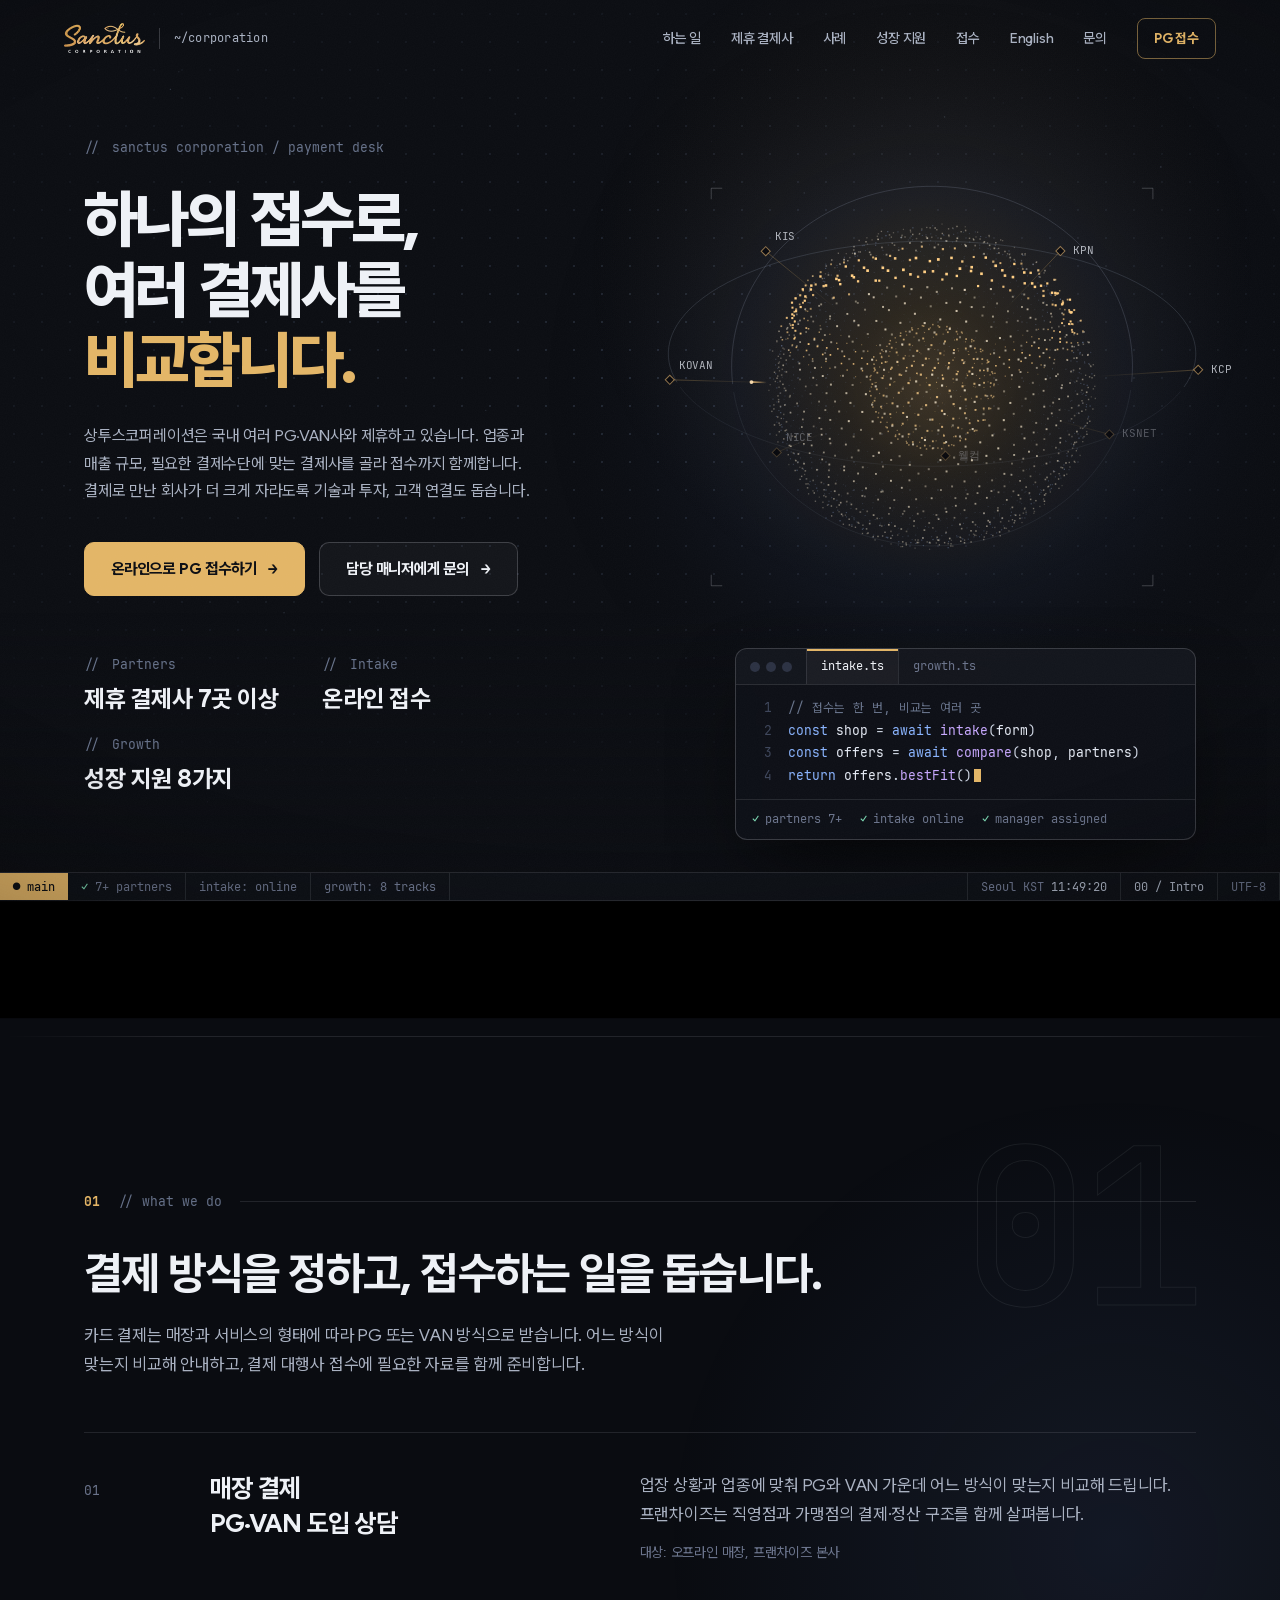
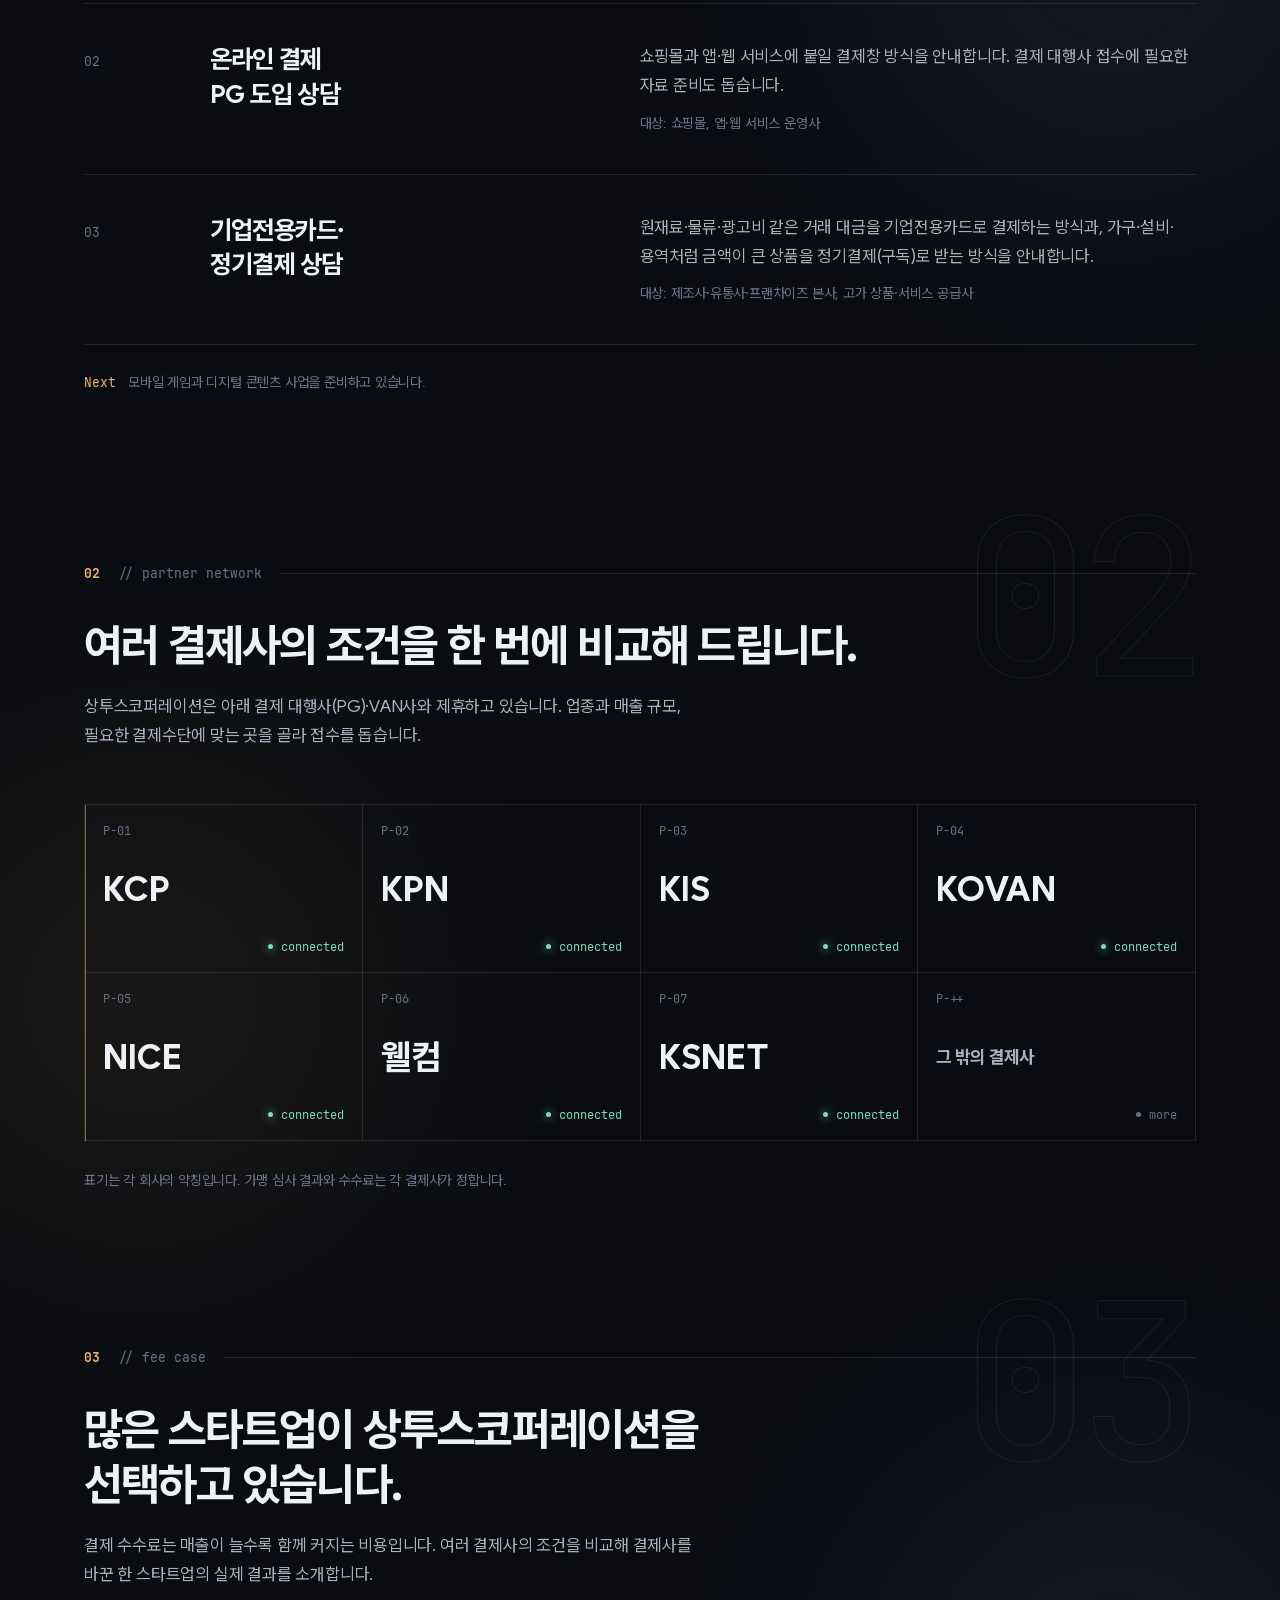
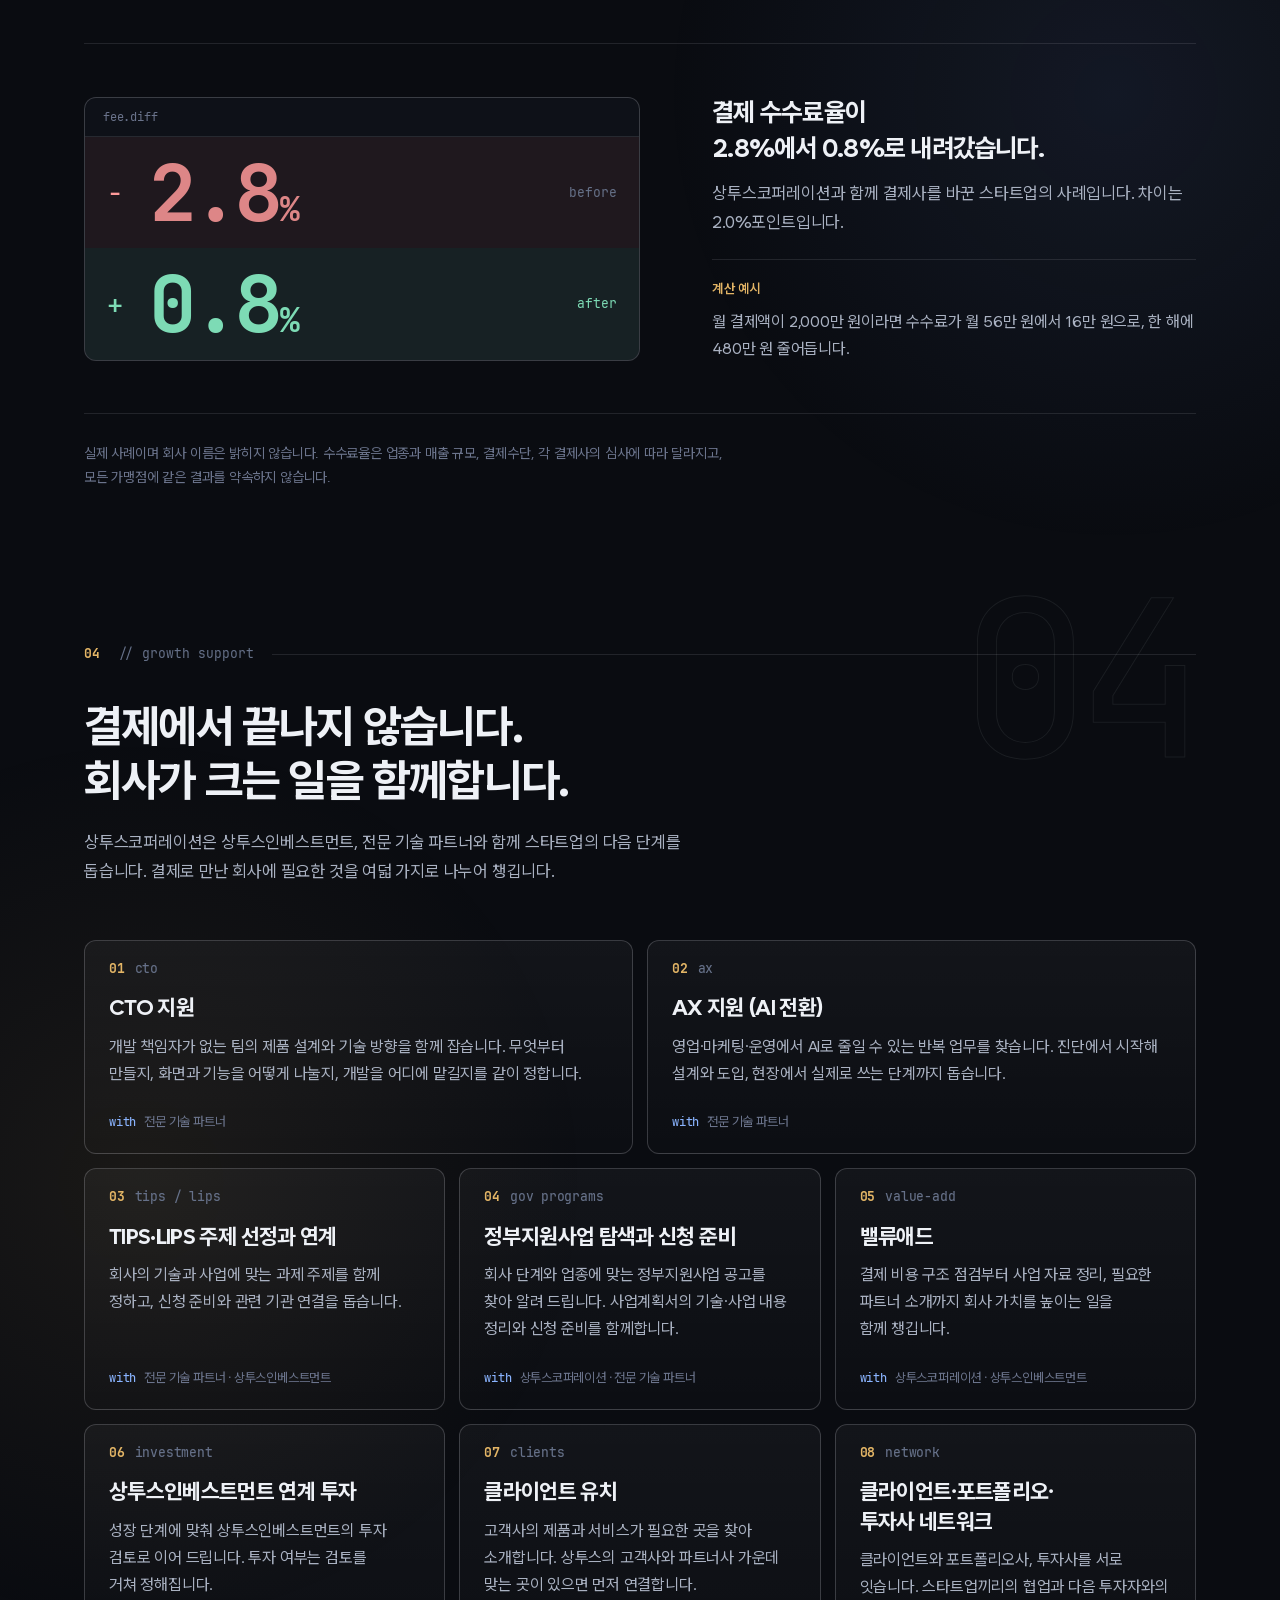
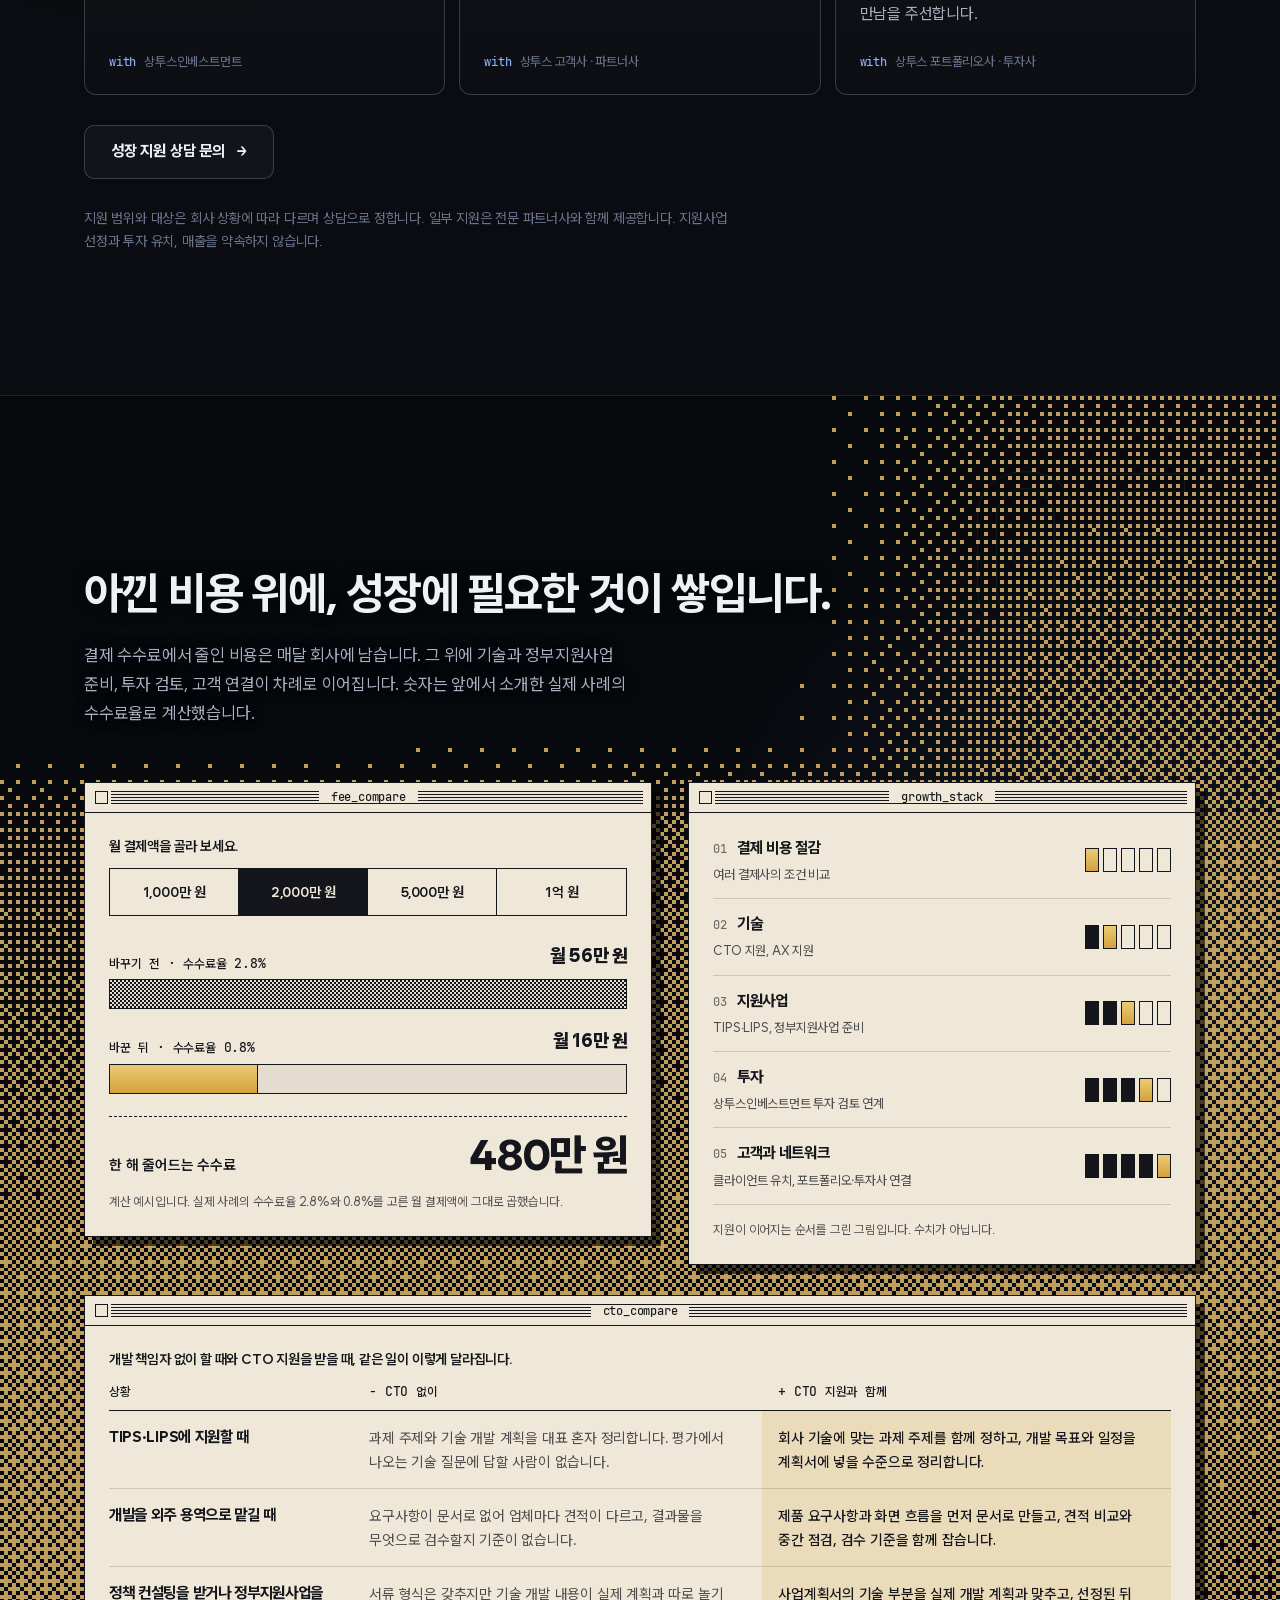
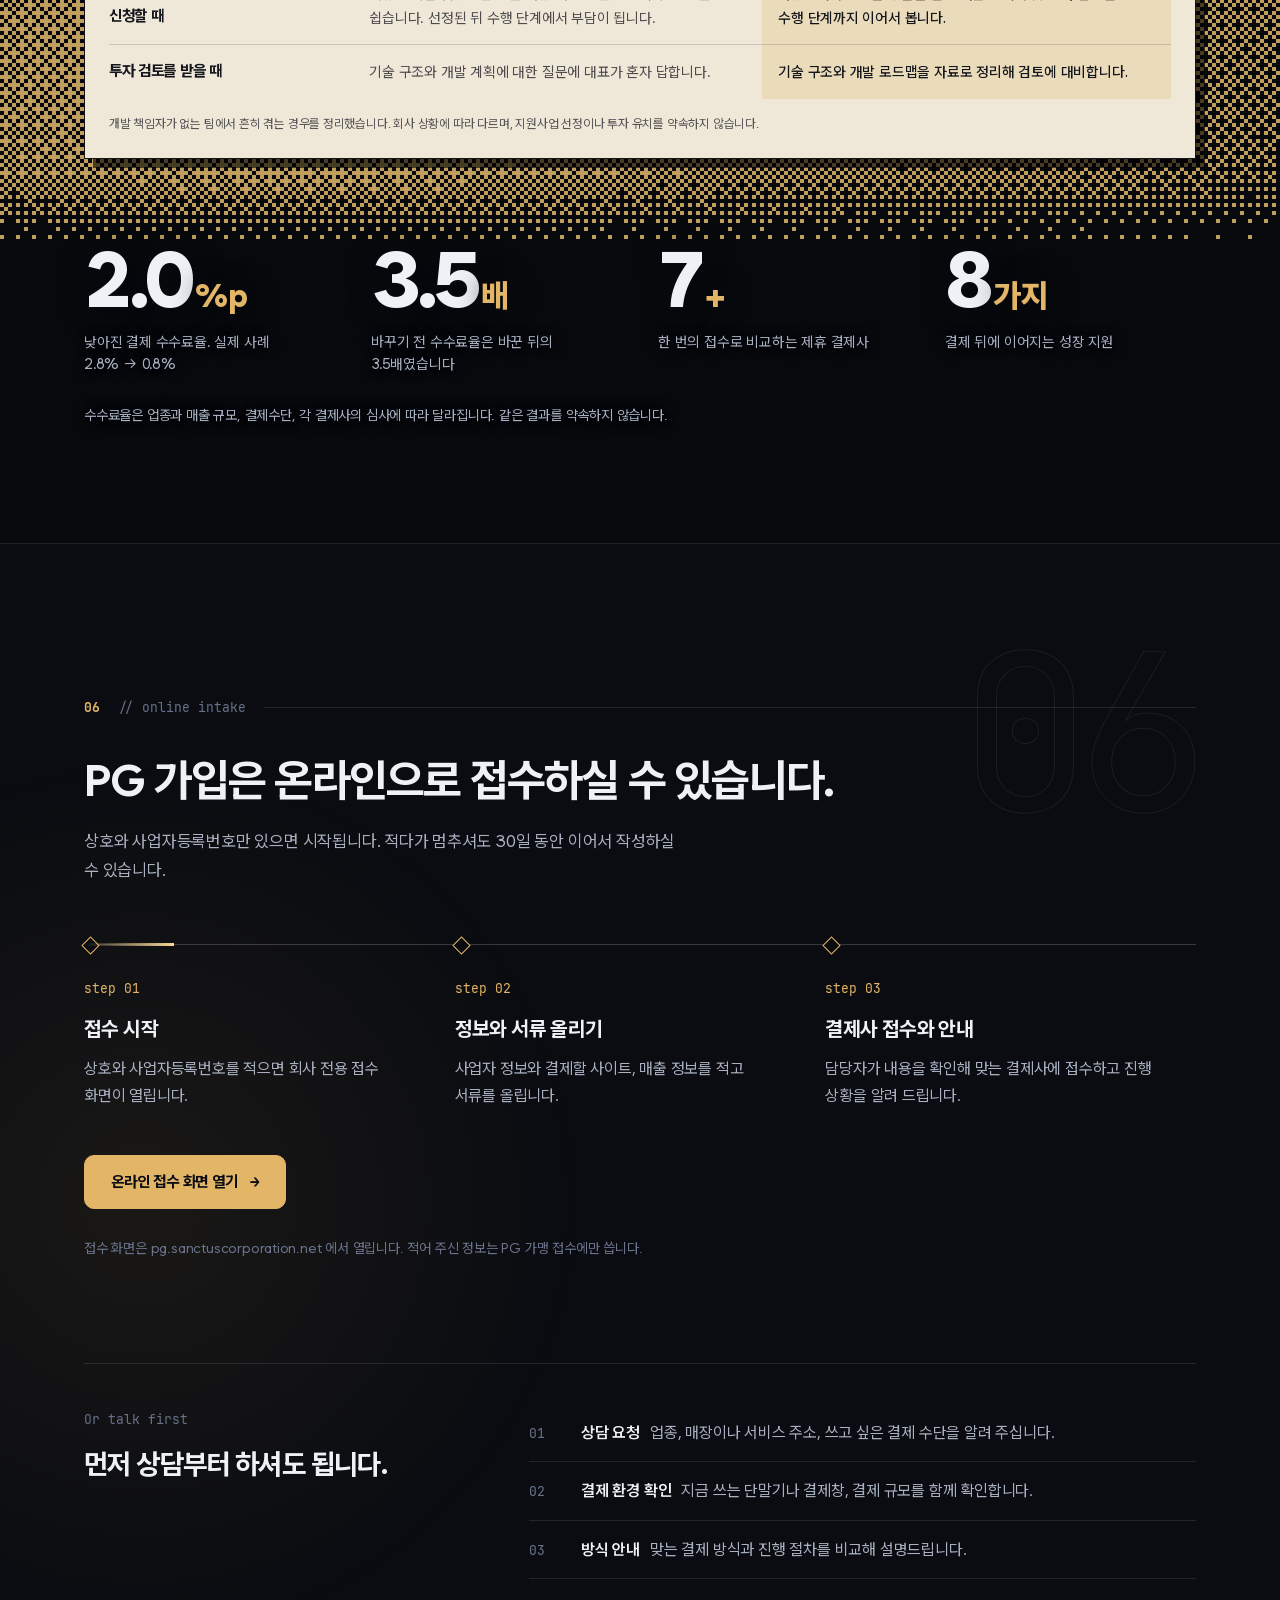
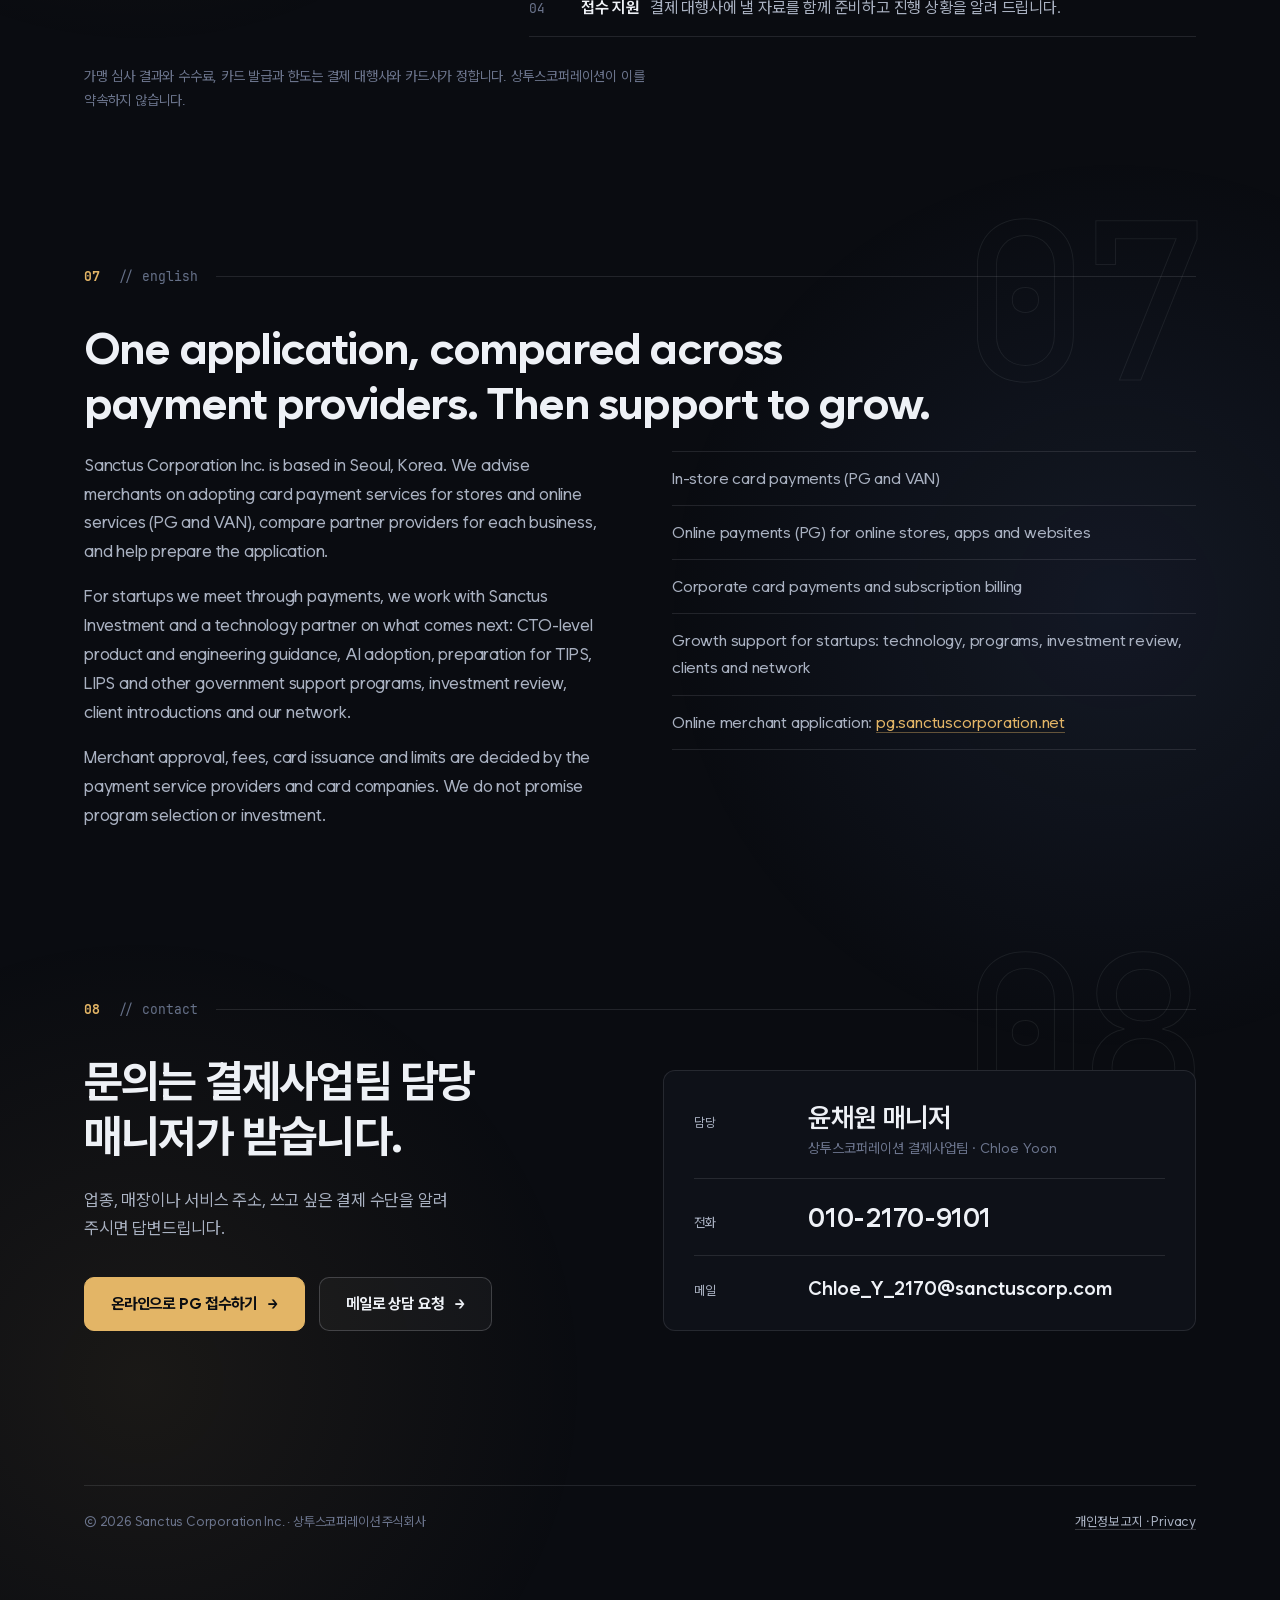
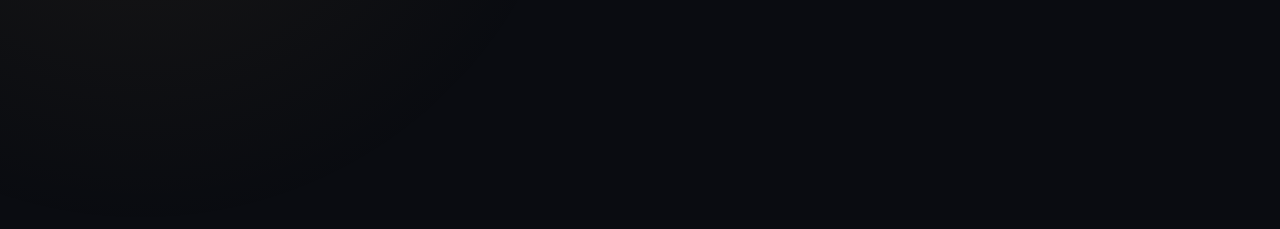
==== index.html @ 87d397d3 "Sanctus Corporation website Co-Authored-By: Claude Opus 5.5 <noreply@anthropic.com>" ====
<!doctype html>
<html lang="ko">
<head>
<meta charset="utf-8">
<script>if(location.protocol==="http:"&&location.hostname==="sanctuscorporation.com"){location.replace("https://"+location.host+location.pathname+location.search+location.hash)}</script>
<meta name="viewport" content="width=device-width,initial-scale=1,viewport-fit=cover">
<title>상투스코퍼레이션 | 결제사 비교·접수와 스타트업 성장 지원 · Sanctus Corporation</title>
<meta name="description" content="상투스코퍼레이션은 국내 여러 PG·VAN사와 제휴해 업종과 매출에 맞는 결제사를 비교하고 접수까지 돕습니다. 결제로 만난 스타트업에는 CTO·AX 지원, TIPS·LIPS 주제 선정, 정부지원사업 준비, 투자 검토 연계, 고객·네트워크 연결을 함께합니다.">
<meta name="theme-color" content="#0a0c11">
<link rel="canonical" href="https://sanctuscorporation.com/">
<link rel="icon" href="favicon.svg" type="image/svg+xml">
<link rel="apple-touch-icon" href="apple-touch-icon.png">
<meta property="og:type" content="website">
<meta property="og:locale" content="ko_KR">
<meta property="og:site_name" content="Sanctus Corporation">
<meta property="og:title" content="상투스코퍼레이션 | 결제사 비교·접수와 스타트업 성장 지원">
<meta property="og:description" content="국내 여러 PG·VAN사와 제휴해 결제사를 비교하고 접수까지 돕습니다. 기술·지원사업·투자 검토·고객 연결까지 스타트업의 성장을 함께합니다.">
<meta property="og:url" content="https://sanctuscorporation.com/">
<meta property="og:image" content="https://sanctuscorporation.com/og-image.png">
<meta name="twitter:card" content="summary_large_image">
<link rel="preload" href="assets/fonts/wanted-sans.woff2" as="font" type="font/woff2" crossorigin>
<link rel="stylesheet" href="site.css">
<script>document.documentElement.className="js"</script>
<script type="application/ld+json">{"@context":"https://schema.org","@type":"Organization","name":"상투스코퍼레이션 주식회사","alternateName":"Sanctus Corporation Inc.","url":"https://sanctuscorporation.com/","logo":"https://sanctuscorporation.com/assets/sanctus-corporation-logo.png","contactPoint":{"@type":"ContactPoint","contactType":"customer service","email":"Chloe_Y_2170@sanctuscorp.com","telephone":"+82-10-2170-9101","availableLanguage":["ko","en"]}}</script>
</head>
<body class="bars">
<a class="skip" href="#main">본문으로 건너뛰기</a>
<div class="field" aria-hidden="true"></div>
<div class="spot" aria-hidden="true"></div>
<div class="vignette" aria-hidden="true"></div>
<div class="grain" aria-hidden="true"></div>

<header class="top">
  <a class="brand" href="#top" aria-label="상투스코퍼레이션 첫 화면">
    <img src="assets/sanctus-corporation-logo.webp" width="330" height="113" alt="Sanctus">
    <span>Corporation</span>
  </a>
  <nav class="nav" aria-label="주 메뉴">
    <a href="#work">하는 일</a>
    <a href="#network">제휴 결제사</a>
    <a href="#case">사례</a>
    <a href="#growth">성장 지원</a>
    <a href="#apply">접수</a>
    <a href="#en">English</a>
    <a href="#contact">문의</a>
    <a class="cta" href="https://pg.sanctuscorporation.net/">PG 접수</a>
  </nav>
</header>

<div class="hud bar" aria-hidden="true">
  <span class="seg br">● main</span>
  <span class="seg"><i class="ok">✓</i>7+ partners</span>
  <span class="seg">intake: online</span>
  <span class="seg">growth: 8 tracks</span>
  <span class="sp"></span>
  <span class="seg">Seoul KST <b id="kst">--:--:--</b></span>
  <span class="seg"><b id="where">00 / Intro</b></span>
  <span class="seg">UTF-8</span>
</div>

<main id="main">
  <section class="hero" id="top" data-hud="00 / Intro">
    <canvas id="core" aria-hidden="true" data-cy="0.43" data-scale="0.9" data-font="11px 'JetBrains Mono',monospace"></canvas>
    <div class="hero-in">
      <div class="hero-txt">
        <p class="mono rv" data-decode>sanctus corporation / payment desk</p>
        <h1>
          <span class="ln"><span style="--d:0">하나의 접수로,</span></span>
          <span class="ln"><span style="--d:1">여러 결제사를</span></span>
          <span class="ln"><span style="--d:2"><em>비교합니다.</em></span></span>
        </h1>
        <p class="lede rv" style="--d:5">상투스코퍼레이션은 국내 여러 PG·VAN사와 제휴하고 있습니다. 업종과 매출 규모, 필요한 결제수단에 맞는 결제사를 골라 접수까지 함께합니다. 결제로 만난 회사가 더 크게 자라도록 기술과 투자, 고객 연결도 돕습니다.</p>
        <div class="btns rv" style="--d:7">
          <a class="btn pri" href="https://pg.sanctuscorporation.net/">온라인으로 PG 접수하기 <i aria-hidden="true">→</i></a>
          <a class="btn ghost" href="#contact">담당 매니저에게 문의 <i aria-hidden="true">→</i></a>
        </div>
        <ul class="read rv" style="--d:9">
          <li><span class="mono">Partners</span><b>제휴 결제사 7곳 이상</b></li>
          <li><span class="mono">Intake</span><b>온라인 접수</b></li>
          <li><span class="mono">Growth</span><b>성장 지원 8가지</b></li>
        </ul>
      </div>
      <div class="ide rv" style="--d:6" aria-hidden="true">
        <div class="ide-bar"><span class="dots"><i></i><i></i><i></i></span><span class="tab on">intake.ts</span><span class="tab">growth.ts</span></div>
        <pre><span class="l"><span class="c">// 접수는 한 번, 비교는 여러 곳</span></span><span class="l"><span class="k">const</span> <span class="v">shop</span> = <span class="k">await</span> <span class="f">intake</span>(<span class="v">form</span>)</span><span class="l"><span class="k">const</span> <span class="v">offers</span> = <span class="k">await</span> <span class="f">compare</span>(<span class="v">shop</span>, <span class="v">partners</span>)</span><span class="l"><span class="k">return</span> <span class="v">offers</span>.<span class="f">bestFit</span>()<i class="caret"></i></span></pre>
        <div class="ide-out"><span><b>✓</b>partners 7+</span><span><b>✓</b>intake online</span><span><b>✓</b>manager assigned</span></div>
      </div>
    </div>
  </section>

  <div class="mq" aria-hidden="true"><div class="mq-t"><span>KCP</span><span>KPN</span><span>KIS</span><span>KOVAN</span><span>NICE</span><span>웰컴</span><span>KSNET</span><span>KCP</span><span>KPN</span><span>KIS</span><span>KOVAN</span><span>NICE</span><span>웰컴</span><span>KSNET</span></div></div>

  <section id="work" data-hud="01 / Work">
    <div class="sec">
      <div class="sec-h rv"><span class="mono n">01</span><span class="mono" data-decode>What we do</span></div>
      <h2 class="rv">결제 방식을 정하고, 접수하는 일을 돕습니다.</h2>
      <p class="sub rv">카드 결제는 매장과 서비스의 형태에 따라 PG 또는 VAN 방식으로 받습니다. 어느 방식이 맞는지 비교해 안내하고, 결제 대행사 접수에 필요한 자료를 함께 준비합니다.</p>
      <div class="rows">
        <article class="row rv">
          <span class="k">01</span>
          <h3>매장 결제<br>PG·VAN 도입 상담</h3>
          <p>업장 상황과 업종에 맞춰 PG와 VAN 가운데 어느 방식이 맞는지 비교해 드립니다. 프랜차이즈는 직영점과 가맹점의 결제·정산 구조를 함께 살펴봅니다.<span class="who">대상: 오프라인 매장, 프랜차이즈 본사</span></p>
        </article>
        <article class="row rv">
          <span class="k">02</span>
          <h3>온라인 결제<br>PG 도입 상담</h3>
          <p>쇼핑몰과 앱·웹 서비스에 붙일 결제창 방식을 안내합니다. 결제 대행사 접수에 필요한 자료 준비도 돕습니다.<span class="who">대상: 쇼핑몰, 앱·웹 서비스 운영사</span></p>
        </article>
        <article class="row rv">
          <span class="k">03</span>
          <h3>기업전용카드·<br>정기결제 상담</h3>
          <p>원재료·물류·광고비 같은 거래 대금을 기업전용카드로 결제하는 방식과, 가구·설비·용역처럼 금액이 큰 상품을 정기결제(구독)로 받는 방식을 안내합니다.<span class="who">대상: 제조사·유통사·프랜차이즈 본사, 고가 상품·서비스 공급사</span></p>
        </article>
      </div>
      <p class="soon rv"><span class="mono">Next</span>모바일 게임과 디지털 콘텐츠 사업을 준비하고 있습니다.</p>
    </div>
  </section>

  <section id="network" data-hud="02 / Network">
    <div class="sec">
      <div class="sec-h rv"><span class="mono n">02</span><span class="mono" data-decode>Partner network</span></div>
      <h2 class="rv">여러 결제사의 조건을 <span class="nb">한 번에</span> 비교해 드립니다.</h2>
      <p class="sub rv">상투스코퍼레이션은 아래 결제 대행사(PG)·VAN사와 제휴하고 있습니다. 업종과 매출 규모, 필요한 결제수단에 맞는 곳을 골라 접수를 돕습니다.</p>
      <div class="net rv">
        <div class="cell" style="--i:0"><span class="mono">P-01</span><strong>KCP</strong><span class="mono st">connected</span></div>
        <div class="cell" style="--i:1"><span class="mono">P-02</span><strong>KPN</strong><span class="mono st">connected</span></div>
        <div class="cell" style="--i:2"><span class="mono">P-03</span><strong>KIS</strong><span class="mono st">connected</span></div>
        <div class="cell" style="--i:3"><span class="mono">P-04</span><strong>KOVAN</strong><span class="mono st">connected</span></div>
        <div class="cell" style="--i:4"><span class="mono">P-05</span><strong>NICE</strong><span class="mono st">connected</span></div>
        <div class="cell" style="--i:5"><span class="mono">P-06</span><strong>웰컴</strong><span class="mono st">connected</span></div>
        <div class="cell" style="--i:6"><span class="mono">P-07</span><strong>KSNET</strong><span class="mono st">connected</span></div>
        <div class="cell etc" style="--i:7"><span class="mono">P-++</span><strong>그 밖의 결제사</strong><span class="mono st">more</span></div>
      </div>
      <p class="fine rv">표기는 각 회사의 약칭입니다. 가맹 심사 결과와 수수료는 각 결제사가 정합니다.</p>
    </div>
  </section>

  <section id="case" data-hud="03 / Case">
    <div class="sec">
      <div class="sec-h rv"><span class="mono n">03</span><span class="mono" data-decode>Fee case</span></div>
      <h2 class="rv">많은 스타트업이 상투스코퍼레이션을 <span class="nb">선택하고 있습니다.</span></h2>
      <p class="sub rv">결제 수수료는 매출이 늘수록 함께 커지는 비용입니다. 여러 결제사의 조건을 비교해 결제사를 바꾼 한 스타트업의 실제 결과를 소개합니다.</p>
      <div class="case rv">
        <div class="case-n" role="img" aria-label="결제 수수료율 2.8퍼센트에서 0.8퍼센트로">
          <div class="was"><span class="mono">Before</span><b>2.8<i>%</i></b></div>
          <span class="arw" aria-hidden="true">→</span>
          <div class="now"><span class="mono">After</span><b>0.8<i>%</i></b></div>
        </div>
        <div class="case-t">
          <h3>결제 수수료율이 <span class="nb">2.8%에서 0.8%로</span> 내려갔습니다.</h3>
          <p>상투스코퍼레이션과 함께 결제사를 바꾼 스타트업의 사례입니다. 차이는 2.0%포인트입니다.</p>
          <p class="calc"><span class="tag">계산 예시</span>월 결제액이 2,000만 원이라면 수수료가 월 56만 원에서 16만 원으로, 한 해에 480만 원 줄어듭니다.</p>
        </div>
      </div>
      <p class="fine rv">실제 사례이며 회사 이름은 밝히지 않습니다. 수수료율은 업종과 매출 규모, 결제수단, 각 결제사의 심사에 따라 달라지고, 모든 가맹점에 같은 결과를 약속하지 않습니다.</p>
    </div>
  </section>


  <section id="growth" data-hud="04 / Growth">
    <div class="sec">
      <div class="sec-h rv"><span class="mono n">04</span><span class="mono" data-decode>Growth support</span></div>
      <h2 class="rv">결제에서 끝나지 않습니다. <span class="nb">회사가 크는 일을 함께합니다.</span></h2>
      <p class="sub rv">상투스코퍼레이션은 상투스인베스트먼트, 전문 기술 파트너와 함께 스타트업의 다음 단계를 돕습니다. 결제로 만난 회사에 필요한 것을 여덟 가지로 나누어 챙깁니다.</p>
      <div class="grow">
        <article class="gcard w rv">
          <span class="tag"><b>01</b>cto</span>
          <h3>CTO 지원</h3>
          <p>개발 책임자가 없는 팀의 제품 설계와 기술 방향을 함께 잡습니다. 무엇부터 만들지, 화면과 기능을 어떻게 나눌지, 개발을 어디에 맡길지를 같이 정합니다.</p>
          <span class="with">전문 기술 파트너</span>
        </article>
        <article class="gcard w rv" style="--d:1">
          <span class="tag"><b>02</b>ax</span>
          <h3>AX 지원 <span class="nb">(AI 전환)</span></h3>
          <p>영업·마케팅·운영에서 AI로 줄일 수 있는 반복 업무를 찾습니다. 진단에서 시작해 설계와 도입, 현장에서 실제로 쓰는 단계까지 돕습니다.</p>
          <span class="with">전문 기술 파트너</span>
        </article>
        <article class="gcard rv">
          <span class="tag"><b>03</b>tips / lips</span>
          <h3>TIPS·LIPS 주제 선정과 연계</h3>
          <p>회사의 기술과 사업에 맞는 과제 주제를 함께 정하고, 신청 준비와 관련 기관 연결을 돕습니다.</p>
          <span class="with">전문 기술 파트너 · 상투스인베스트먼트</span>
        </article>
        <article class="gcard rv" style="--d:1">
          <span class="tag"><b>04</b>gov programs</span>
          <h3>정부지원사업 탐색과 신청 준비</h3>
          <p>회사 단계와 업종에 맞는 정부지원사업 공고를 찾아 알려 드립니다. 사업계획서의 기술·사업 내용 정리와 신청 준비를 함께합니다.</p>
          <span class="with">상투스코퍼레이션 · 전문 기술 파트너</span>
        </article>
        <article class="gcard rv" style="--d:2">
          <span class="tag"><b>05</b>value-add</span>
          <h3>밸류애드</h3>
          <p>결제 비용 구조 점검부터 사업 자료 정리, 필요한 파트너 소개까지 회사 가치를 높이는 일을 함께 챙깁니다.</p>
          <span class="with">상투스코퍼레이션 · 상투스인베스트먼트</span>
        </article>
        <article class="gcard rv">
          <span class="tag"><b>06</b>investment</span>
          <h3>상투스인베스트먼트 연계 투자</h3>
          <p>성장 단계에 맞춰 상투스인베스트먼트의 투자 검토로 이어 드립니다. 투자 여부는 검토를 거쳐 정해집니다.</p>
          <span class="with">상투스인베스트먼트</span>
        </article>
        <article class="gcard rv" style="--d:1">
          <span class="tag"><b>07</b>clients</span>
          <h3>클라이언트 유치</h3>
          <p>고객사의 제품과 서비스가 필요한 곳을 찾아 소개합니다. 상투스의 고객사와 파트너사 가운데 맞는 곳이 있으면 먼저 연결합니다.</p>
          <span class="with">상투스 고객사 · 파트너사</span>
        </article>
        <article class="gcard rv" style="--d:2">
          <span class="tag"><b>08</b>network</span>
          <h3><span class="nb">클라이언트·포트폴리오·</span><span class="nb">투자사 네트워크</span></h3>
          <p>클라이언트와 포트폴리오사, 투자사를 서로 잇습니다. 스타트업끼리의 협업과 다음 투자자와의 만남을 주선합니다.</p>
          <span class="with">상투스 포트폴리오사 · 투자사</span>
        </article>
      </div>
      <div class="btns grow-cta rv"><a class="btn ghost" href="#contact">성장 지원 상담 문의 <i aria-hidden="true">→</i></a></div>
      <p class="fine rv">지원 범위와 대상은 회사 상황에 따라 다르며 상담으로 정합니다. 일부 지원은 전문 파트너사와 함께 제공합니다. 지원사업 선정과 투자 유치, 매출을 약속하지 않습니다.</p>
    </div>
  </section>

  <section id="value" class="val" data-hud="05 / Value">
    <canvas id="dither" aria-hidden="true"></canvas>
    <div class="sec">
      <div class="sec-h rv"><span class="mono n">05</span><span class="mono" data-decode>Growth value</span></div>
      <h2 class="rv">아낀 비용 위에, <span class="nb">성장에 필요한 것이 쌓입니다.</span></h2>
      <p class="sub rv">결제 수수료에서 줄인 비용은 매달 회사에 남습니다. 그 위에 기술과 정부지원사업 준비, 투자 검토, 고객 연결이 차례로 이어집니다. 숫자는 앞에서 소개한 실제 사례의 수수료율로 계산했습니다.</p>
      <div class="wins">
        <div class="win rv" id="calc">
          <div class="win-bar"><i></i><span>fee_compare</span></div>
          <div class="win-body">
            <p class="win-q">월 결제액을 골라 보세요.</p>
            <div class="seg-ctl" role="group" aria-label="월 결제액">
              <button type="button" data-v="1000" aria-pressed="false">1,000만 원</button>
              <button type="button" data-v="2000" aria-pressed="true">2,000만 원</button>
              <button type="button" data-v="5000" aria-pressed="false">5,000만 원</button>
              <button type="button" data-v="10000" aria-pressed="false">1억 원</button>
            </div>
            <div class="bar-row"><span class="lb">바꾸기 전 · 수수료율 2.8%</span><b id="c-was">월 56만 원</b><div class="bar was"><i style="width:100%"></i></div></div>
            <div class="bar-row"><span class="lb">바꾼 뒤 · 수수료율 0.8%</span><b id="c-now">월 16만 원</b><div class="bar now"><i style="width:28.6%"></i></div></div>
            <p class="win-sum" aria-live="polite"><span>한 해 줄어드는 수수료</span><b id="c-year">480만 원</b></p>
            <p class="win-note">계산 예시입니다. 실제 사례의 수수료율 2.8%와 0.8%를 고른 월 결제액에 그대로 곱했습니다.</p>
          </div>
        </div>
        <div class="win rv" style="--d:2">
          <div class="win-bar"><i></i><span>growth_stack</span></div>
          <div class="win-body">
            <ol class="stack">
              <li><strong>결제 비용 절감</strong><small>여러 결제사의 조건 비교</small><span class="blk" aria-hidden="true"><i class="new"></i><i></i><i></i><i></i><i></i></span></li>
              <li><strong>기술</strong><small>CTO 지원, AX 지원</small><span class="blk" aria-hidden="true"><i class="on"></i><i class="new"></i><i></i><i></i><i></i></span></li>
              <li><strong>지원사업</strong><small>TIPS·LIPS, 정부지원사업 준비</small><span class="blk" aria-hidden="true"><i class="on"></i><i class="on"></i><i class="new"></i><i></i><i></i></span></li>
              <li><strong>투자</strong><small>상투스인베스트먼트 투자 검토 연계</small><span class="blk" aria-hidden="true"><i class="on"></i><i class="on"></i><i class="on"></i><i class="new"></i><i></i></span></li>
              <li><strong>고객과 네트워크</strong><small>클라이언트 유치, 포트폴리오·투자사 연결</small><span class="blk" aria-hidden="true"><i class="on"></i><i class="on"></i><i class="on"></i><i class="on"></i><i class="new"></i></span></li>
            </ol>
            <p class="win-note">지원이 이어지는 순서를 그린 그림입니다. 수치가 아닙니다.</p>
          </div>
        </div>
        <div class="win full rv" id="cto-cmp">
          <div class="win-bar"><i></i><span>cto_compare</span></div>
          <div class="win-body">
            <p class="win-q">개발 책임자 없이 할 때와 CTO 지원을 받을 때, 같은 일이 이렇게 달라집니다.</p>
            <table class="cmp">
              <thead><tr><th scope="col">상황</th><th scope="col">− CTO 없이</th><th scope="col">+ CTO 지원과 함께</th></tr></thead>
              <tbody>
                <tr><th scope="row">TIPS·LIPS에 지원할 때</th><td class="no">과제 주제와 기술 개발 계획을 대표 혼자 정리합니다. 평가에서 나오는 기술 질문에 답할 사람이 없습니다.</td><td class="yes">회사 기술에 맞는 과제 주제를 함께 정하고, 개발 목표와 일정을 계획서에 넣을 수준으로 정리합니다.</td></tr>
                <tr><th scope="row">개발을 외주 용역으로 맡길 때</th><td class="no">요구사항이 문서로 없어 업체마다 견적이 다르고, 결과물을 무엇으로 검수할지 기준이 없습니다.</td><td class="yes">제품 요구사항과 화면 흐름을 먼저 문서로 만들고, 견적 비교와 중간 점검, 검수 기준을 함께 잡습니다.</td></tr>
                <tr><th scope="row">정책 컨설팅을 받거나 정부지원사업을 신청할 때</th><td class="no">서류 형식은 갖추지만 기술 개발 내용이 실제 계획과 따로 놀기 쉽습니다. 선정된 뒤 수행 단계에서 부담이 됩니다.</td><td class="yes">사업계획서의 기술 부분을 실제 개발 계획과 맞추고, 선정된 뒤 수행 단계까지 이어서 봅니다.</td></tr>
                <tr><th scope="row">투자 검토를 받을 때</th><td class="no">기술 구조와 개발 계획에 대한 질문에 대표가 혼자 답합니다.</td><td class="yes">기술 구조와 개발 로드맵을 자료로 정리해 검토에 대비합니다.</td></tr>
              </tbody>
            </table>
            <p class="win-note">개발 책임자가 없는 팀에서 흔히 겪는 경우를 정리했습니다. 회사 상황에 따라 다르며, 지원사업 선정이나 투자 유치를 약속하지 않습니다.</p>
          </div>
        </div>
      </div>
      <ul class="bigs rv">
        <li><b>2.0<i>%p</i></b><span>낮아진 결제 수수료율. 실제 사례 2.8% → 0.8%</span></li>
        <li><b>3.5<i>배</i></b><span>바꾸기 전 수수료율은 바꾼 뒤의 3.5배였습니다</span></li>
        <li><b>7<i>+</i></b><span>한 번의 접수로 비교하는 제휴 결제사</span></li>
        <li><b>8<i>가지</i></b><span>결제 뒤에 이어지는 성장 지원</span></li>
      </ul>
      <p class="fine rv">수수료율은 업종과 매출 규모, 결제수단, 각 결제사의 심사에 따라 달라집니다. 같은 결과를 약속하지 않습니다.</p>
    </div>
  </section>

  <section id="apply" data-hud="06 / Intake">
    <div class="sec">
      <div class="sec-h rv"><span class="mono n">06</span><span class="mono" data-decode>Online intake</span></div>
      <h2 class="rv">PG 가입은 온라인으로 접수하실 수 있습니다.</h2>
      <p class="sub rv">상호와 사업자등록번호만 있으면 시작됩니다. 적다가 멈추셔도 30일 동안 이어서 작성하실 수 있습니다.</p>
      <div class="steps rv">
        <div class="step"><span class="mono">Step 01</span><h3>접수 시작</h3><p>상호와 사업자등록번호를 적으면 회사 전용 접수 화면이 열립니다.</p></div>
        <div class="step"><span class="mono">Step 02</span><h3>정보와 서류 올리기</h3><p>사업자 정보와 결제할 사이트, 매출 정보를 적고 서류를 올립니다.</p></div>
        <div class="step"><span class="mono">Step 03</span><h3>결제사 접수와 안내</h3><p>담당자가 내용을 확인해 맞는 결제사에 접수하고 진행 상황을 알려 드립니다.</p></div>
      </div>
      <div class="btns rv"><a class="btn pri" href="https://pg.sanctuscorporation.net/">온라인 접수 화면 열기 <i aria-hidden="true">→</i></a></div>
      <p class="fine rv">접수 화면은 pg.sanctuscorporation.net 에서 열립니다. 적어 주신 정보는 PG 가맹 접수에만 씁니다.</p>

      <div class="talk rv">
        <div>
          <span class="mono">Or talk first</span>
          <h3>먼저 상담부터 하셔도 됩니다.</h3>
        </div>
        <ol>
          <li><span><b>상담 요청</b>업종, 매장이나 서비스 주소, 쓰고 싶은 결제 수단을 알려 주십니다.</span></li>
          <li><span><b>결제 환경 확인</b>지금 쓰는 단말기나 결제창, 결제 규모를 함께 확인합니다.</span></li>
          <li><span><b>방식 안내</b>맞는 결제 방식과 진행 절차를 비교해 설명드립니다.</span></li>
          <li><span><b>접수 지원</b>결제 대행사에 낼 자료를 함께 준비하고 진행 상황을 알려 드립니다.</span></li>
        </ol>
      </div>
      <p class="fine rv">가맹 심사 결과와 수수료, 카드 발급과 한도는 결제 대행사와 카드사가 정합니다. 상투스코퍼레이션이 이를 약속하지 않습니다.</p>
    </div>
  </section>

  <section id="en" lang="en" data-hud="07 / English">
    <div class="sec">
      <div class="sec-h rv"><span class="mono n">07</span><span class="mono" data-decode>English</span></div>
      <h2 class="rv">One application, compared across payment providers. Then support to grow.</h2>
      <div class="en rv">
        <div>
          <p>Sanctus Corporation Inc. is based in Seoul, Korea. We advise merchants on adopting card payment services for stores and online services (PG and VAN), compare partner providers for each business, and help prepare the application.</p>
          <p>For startups we meet through payments, we work with Sanctus Investment and a technology partner on what comes next: CTO-level product and engineering guidance, AI adoption, preparation for TIPS, LIPS and other government support programs, investment review, client introductions and our network.</p>
          <p>Merchant approval, fees, card issuance and limits are decided by the payment service providers and card companies. We do not promise program selection or investment.</p>
        </div>
        <ul>
          <li>In-store card payments (PG and VAN)</li>
          <li>Online payments (PG) for online stores, apps and websites</li>
          <li>Corporate card payments and subscription billing</li>
          <li>Growth support for startups: technology, programs, investment review, clients and network</li>
          <li>Online merchant application: <a href="https://pg.sanctuscorporation.net/">pg.sanctuscorporation.net</a></li>
        </ul>
      </div>
    </div>
  </section>

  <section id="contact" data-hud="08 / Contact">
    <div class="sec">
      <div class="sec-h rv"><span class="mono n">08</span><span class="mono" data-decode>Contact</span></div>
      <div class="contact">
        <div class="rv">
          <h2>문의는 결제사업팀 담당 매니저가 받습니다.</h2>
          <p class="sub" style="margin-bottom:0">업종, 매장이나 서비스 주소, 쓰고 싶은 결제 수단을 알려 주시면 답변드립니다.</p>
          <div class="btns">
            <a class="btn pri" href="https://pg.sanctuscorporation.net/">온라인으로 PG 접수하기 <i aria-hidden="true">→</i></a>
            <a class="btn ghost" href="mailto:Chloe_Y_2170@sanctuscorp.com?subject=%EA%B2%B0%EC%A0%9C%20%EC%83%81%EB%8B%B4%20%EC%9A%94%EC%B2%AD">메일로 상담 요청 <i aria-hidden="true">→</i></a>
          </div>
        </div>
        <dl class="who-card rv" style="--d:2">
          <div><dt class="mono">담당</dt><dd>윤채원 매니저<small>상투스코퍼레이션 결제사업팀 · Chloe Yoon</small></dd></div>
          <div><dt class="mono">전화</dt><dd><a href="tel:01021709101">010-2170-9101</a></dd></div>
          <div><dt class="mono">메일</dt><dd class="sm"><a href="mailto:Chloe_Y_2170@sanctuscorp.com">Chloe_Y_2170@<wbr>sanctuscorp.com</a></dd></div>
        </dl>
      </div>
    </div>
  </section>
</main>

<footer>
  <span>© 2026 Sanctus Corporation Inc. · 상투스코퍼레이션 주식회사</span>
  <span><a href="privacy.html">개인정보 고지 · Privacy</a></span>
</footer>
<script src="site.js" defer></script>
</body>
</html>
---- site.css ----
/* Sanctus Corporation — v3 (2026-11-12). 어두운 화면, 호박색 한 가지 강조, 코드 편집기 느낌. 외부 요청 없음. */
@font-face{font-family:"Wanted Sans";font-weight:400 900;font-style:normal;font-display:swap;src:url("assets/fonts/wanted-sans.woff2") format("woff2")}
@font-face{font-family:"JetBrains Mono";font-weight:400;font-style:normal;font-display:swap;src:url("assets/fonts/jbmono-400.woff2") format("woff2")}
@font-face{font-family:"JetBrains Mono";font-weight:500;font-style:normal;font-display:swap;src:url("assets/fonts/jbmono-500.woff2") format("woff2")}
@font-face{font-family:"JetBrains Mono";font-weight:700;font-style:normal;font-display:swap;src:url("assets/fonts/jbmono-700.woff2") format("woff2")}

:root{
  --bg:#0a0c11; --bg-2:#0e1118; --ink:#eef1f6; --soft:#a9b1c1; --mute:#6b748c;
  --line:rgba(232,236,244,.11); --line-2:rgba(232,236,244,.2);
  --amber:#e3b566; --amber-hi:#f8d894; --ice:#9db9e8;
  --kw:#8ab4ff; --fn:#c8a8ff; --num:#7ddbb5; --com:#667189; --del:#ff9a9a;
  --sans:"Wanted Sans",-apple-system,BlinkMacSystemFont,"Apple SD Gothic Neo","Malgun Gothic","Noto Sans KR",sans-serif;
  --mono:"JetBrains Mono","Wanted Sans",ui-monospace,Consolas,monospace;
  --pad:clamp(20px,5vw,72px); --max:1240px;
  --ease:cubic-bezier(.2,.7,.1,1);
}
*{box-sizing:border-box}
html{scroll-behavior:smooth;-webkit-text-size-adjust:100%}
body{margin:0;background:var(--bg);color:var(--ink);font-family:var(--sans);font-weight:400;font-size:17px;line-height:1.7;word-break:keep-all;overflow-wrap:anywhere;-webkit-font-smoothing:antialiased}
img{max-width:100%;display:block}
h1,h2,h3{text-wrap:balance}
p{text-wrap:pretty}
a{color:inherit}
::selection{background:var(--amber);color:#0b0d12}
:focus-visible{outline:2px solid var(--amber-hi);outline-offset:3px;border-radius:2px}
.skip{position:absolute;left:-999px;top:0;background:var(--amber);color:#0b0d12;padding:10px 16px;z-index:100}
.skip:focus{left:12px;top:12px}
.mono{font-family:var(--mono);font-size:11px;letter-spacing:.2em;text-transform:uppercase;color:var(--mute)}
.amber{color:var(--amber)}

/* 필름 결과 가장자리 어둠 */
.grain{position:fixed;inset:-60px;z-index:60;pointer-events:none;opacity:.07;mix-blend-mode:screen;
  background-image:url("data:image/svg+xml,%3Csvg xmlns='http://www.w3.org/2000/svg' width='220' height='220'%3E%3Cfilter id='n'%3E%3CfeTurbulence type='fractalNoise' baseFrequency='.9' numOctaves='2' stitchTiles='stitch'/%3E%3CfeColorMatrix values='0 0 0 0 1 0 0 0 0 1 0 0 0 0 1 0 0 0 .55 0'/%3E%3C/filter%3E%3Crect width='220' height='220' filter='url(%23n)'/%3E%3C/svg%3E");
  animation:grain 1.1s steps(5) infinite}
@keyframes grain{0%{transform:translate(0,0)}20%{transform:translate(-22px,14px)}40%{transform:translate(16px,-26px)}60%{transform:translate(-30px,-8px)}80%{transform:translate(24px,22px)}100%{transform:translate(0,0)}}
.vignette{position:fixed;inset:0;z-index:59;pointer-events:none;background:radial-gradient(120% 90% at 50% 45%,transparent 55%,rgba(0,0,0,.55) 100%)}

/* 고정 배경: 옅은 격자와 포인터 조명 */
.field{position:fixed;inset:0;z-index:-2;pointer-events:none;
  background-image:linear-gradient(rgba(157,185,232,.055) 1px,transparent 1px),linear-gradient(90deg,rgba(157,185,232,.055) 1px,transparent 1px);
  background-size:96px 96px;background-position:calc(50% + 48px) 0;
  -webkit-mask-image:radial-gradient(95% 75% at 50% 42%,#000 0,transparent 80%);mask-image:radial-gradient(95% 75% at 50% 42%,#000 0,transparent 80%)}
.spot{position:fixed;inset:0;z-index:-1;pointer-events:none;background:radial-gradient(520px circle at var(--mx,72%) var(--my,30%),rgba(227,181,102,.075),transparent 65%)}

/* 위쪽 띠 */
.top{position:fixed;left:0;right:0;top:0;z-index:50;display:flex;align-items:center;justify-content:space-between;gap:24px;padding:18px var(--pad);transition:background .4s,backdrop-filter .4s,border-color .4s;border-bottom:1px solid transparent}
.top.solid{background:rgba(10,12,17,.78);backdrop-filter:blur(14px) saturate(1.2);-webkit-backdrop-filter:blur(14px) saturate(1.2);border-bottom-color:var(--line)}
.brand{display:flex;align-items:center;gap:14px;text-decoration:none}
.brand img{height:30px;width:auto}
.brand span{font-family:var(--mono);font-size:10.5px;letter-spacing:.28em;color:var(--soft);text-transform:uppercase;padding-left:14px;border-left:1px solid var(--line-2)}
.nav{display:flex;align-items:center;gap:30px}
.nav a{font-size:14px;color:var(--soft);text-decoration:none;position:relative;padding:6px 0;transition:color .25s}
.nav a:hover{color:var(--ink)}
.nav a:not(.cta)::after{content:"";position:absolute;left:0;right:0;bottom:0;height:1px;background:var(--amber);transform:scaleX(0);transform-origin:left;transition:transform .35s var(--ease)}
.nav a:not(.cta):hover::after{transform:scaleX(1)}
.nav .cta{color:var(--amber);border:1px solid rgba(227,181,102,.5);padding:8px 16px;font-size:13.5px;transition:background .25s,color .25s}
.nav .cta:hover{background:var(--amber);color:#0b0d12}

/* 아래쪽 계기 줄 (넓은 화면만) */
.hud{position:fixed;left:var(--pad);right:var(--pad);bottom:16px;z-index:40;display:flex;justify-content:space-between;pointer-events:none;opacity:.9}
.hud .mono{font-size:10px}
.hud b{font-weight:400;color:var(--soft)}

/* 첫 화면 */
.hero{position:relative;min-height:100svh;display:flex;align-items:center;overflow:hidden;isolation:isolate}
#core{position:absolute;inset:0;width:100%;height:100%;z-index:-1}
.hero::after{content:"";position:absolute;inset:auto 0 0 0;height:32%;background:linear-gradient(transparent,var(--bg));z-index:-1}
.hero-in{width:100%;max-width:var(--max);margin:0 auto;padding:120px var(--pad) 96px}
.hero-txt{max-width:min(520px,36vw)}
.hero .mono{display:flex;align-items:center;gap:12px;color:var(--amber)}
.hero .mono::before{content:"";width:28px;height:1px;background:var(--amber)}
h1{font-weight:300;font-size:clamp(2.25rem,5.3vw,4.6rem);line-height:1.16;letter-spacing:-.035em;margin:26px 0 26px}
h1 .ln{display:block;overflow:hidden}
h1 .ln>span{display:block}
h1 em{font-style:normal;color:var(--amber);font-weight:300}
.lede{font-size:clamp(1rem,1.25vw,1.13rem);color:var(--soft);max-width:33em;margin:0 0 38px}
.btns{display:flex;flex-wrap:wrap;gap:14px}
.btn{display:inline-flex;align-items:center;gap:12px;min-height:52px;padding:0 26px;font-size:15.5px;font-weight:600;text-decoration:none;border:1px solid var(--line-2);color:var(--ink);transition:background .3s,color .3s,border-color .3s,transform .3s var(--ease)}
.btn i{font-style:normal;font-family:var(--mono);transition:transform .3s var(--ease)}
.btn:hover i{transform:translateX(5px)}
.btn.pri{background:var(--amber);border-color:var(--amber);color:#0b0d12}
.btn.pri:hover{background:var(--amber-hi);border-color:var(--amber-hi)}
.btn.ghost:hover{border-color:var(--amber);color:var(--amber)}
.read{display:flex;flex-wrap:wrap;gap:14px 44px;margin:58px 0 0;padding:0;list-style:none}
.read li{display:flex;flex-direction:column;gap:4px}
.read b{font-weight:300;font-size:1.5rem;letter-spacing:-.02em;color:var(--ink)}

/* 구역 공통 */
main{counter-reset:s;overflow-x:clip}
@supports not (overflow-x:clip){main{overflow-x:hidden}}
section{position:relative}
main>section:not(.hero){counter-increment:s}
main>section:not(.hero)::before{content:"";position:absolute;z-index:-1;pointer-events:none;width:min(70vw,900px);aspect-ratio:1;top:6%;right:-22vw;background:radial-gradient(closest-side,rgba(96,128,200,.11),transparent)}
main>section:not(.hero):nth-of-type(odd)::before{right:auto;left:-24vw;top:18%;background:radial-gradient(closest-side,rgba(227,181,102,.075),transparent)}
.sec{position:relative;max-width:var(--max);margin:0 auto;padding:clamp(88px,12vw,168px) var(--pad) 0}
.sec::before{content:"0" counter(s);position:absolute;z-index:-1;right:var(--pad);top:clamp(58px,8vw,116px);font-family:var(--mono);font-weight:300;font-size:clamp(6.5rem,17vw,15rem);line-height:.8;letter-spacing:-.06em;color:transparent;-webkit-text-stroke:1px rgba(232,236,244,.075);pointer-events:none}
.sec-h{display:flex;align-items:center;gap:18px;margin-bottom:34px}
.sec-h::after{content:"";flex:1;height:1px;background:var(--line)}
.sec-h .n{color:var(--amber)}
h2{font-weight:300;font-size:clamp(1.7rem,3.5vw,3rem);line-height:1.25;letter-spacing:-.03em;margin:0 0 20px;max-width:19.5em}
.nb{white-space:nowrap}
.sub{color:var(--soft);max-width:36em;margin:0 0 54px}
.fine{font-size:14px;color:var(--mute);max-width:46em;margin:28px 0 0}

/* 제휴 결제사 이름이 흐르는 띠 (장식) */
.mq{overflow:hidden;border-top:1px solid var(--line);border-bottom:1px solid var(--line);padding:26px 0;
  -webkit-mask-image:linear-gradient(90deg,transparent,#000 14%,#000 86%,transparent);mask-image:linear-gradient(90deg,transparent,#000 14%,#000 86%,transparent)}
.mq-t{display:flex;width:max-content;animation:mq 52s linear infinite}
.mq span{display:flex;align-items:center;white-space:nowrap;font-weight:300;font-size:clamp(2.4rem,6.6vw,5.2rem);line-height:1;letter-spacing:.05em;color:transparent;-webkit-text-stroke:1px rgba(232,236,244,.3)}
.mq span::after{content:"";flex:none;width:9px;height:9px;margin:0 clamp(26px,4vw,58px);border:1px solid var(--amber);transform:rotate(45deg)}
@keyframes mq{to{transform:translateX(-50%)}}

/* 01 하는 일 */
.rows{border-top:1px solid var(--line)}
.row{position:relative;display:grid;grid-template-columns:86px minmax(0,1.05fr) minmax(0,1.5fr);gap:10px 40px;padding:38px 0;border-bottom:1px solid var(--line);transition:padding .45s var(--ease)}
.row::before{content:"";position:absolute;left:0;top:-1px;height:1px;width:100%;background:var(--amber);transform:scaleX(0);transform-origin:left;transition:transform .7s var(--ease)}
.row:hover::before{transform:scaleX(1)}
.row:hover{padding-left:14px}
.row .k{font-family:var(--mono);font-size:13px;letter-spacing:.14em;color:var(--mute);padding-top:9px;transition:color .3s}
.row:hover .k{color:var(--amber)}
.row h3{font-weight:400;font-size:clamp(1.22rem,2vw,1.6rem);letter-spacing:-.02em;line-height:1.35;margin:0}
.row p{margin:0;color:var(--soft)}
.row .who{display:block;margin-top:12px;font-size:14px;color:var(--mute)}
.soon{margin-top:26px;font-size:14px;color:var(--mute)}
.soon .mono{margin-right:12px;color:var(--amber)}

/* 02 제휴 결제사 */
.net{position:relative;overflow:hidden;display:grid;grid-template-columns:repeat(4,1fr);border-top:1px solid var(--line);border-left:1px solid var(--line)}
.net::after{content:"";position:absolute;top:0;bottom:0;left:-90px;width:90px;pointer-events:none;border-right:1px solid rgba(255,201,122,.5);background:linear-gradient(90deg,transparent,rgba(227,181,102,.07));animation:sweep 8s cubic-bezier(.4,0,.2,1) infinite}
@keyframes sweep{0%{left:-90px;opacity:0}8%{opacity:1}62%{opacity:1}70%,100%{left:100%;opacity:0}}
.cell{position:relative;min-height:168px;padding:16px 18px;border-right:1px solid var(--line);border-bottom:1px solid var(--line);display:flex;flex-direction:column;justify-content:space-between;overflow:hidden;transition:background .5s}
.cell::before,.cell::after{content:"";position:absolute;width:12px;height:12px;border:1px solid var(--amber);opacity:0;transition:opacity .35s,transform .45s var(--ease)}
.cell::before{left:8px;top:8px;border-right:0;border-bottom:0;transform:translate(6px,6px)}
.cell::after{right:8px;bottom:8px;border-left:0;border-top:0;transform:translate(-6px,-6px)}
.cell:hover{background:radial-gradient(120% 120% at 50% 100%,rgba(227,181,102,.11),transparent 70%)}
.cell:hover::before,.cell:hover::after{opacity:1;transform:none}
.cell .mono{font-size:10px}
.cell strong{font-weight:300;font-size:clamp(1.5rem,2.7vw,2.3rem);letter-spacing:.03em;line-height:1.1;transition:color .35s,letter-spacing .5s var(--ease)}
.cell:hover strong{color:var(--amber-hi);letter-spacing:.07em}
.cell .st{display:flex;align-items:center;gap:8px;justify-content:flex-end}
.cell .st::before{content:"";width:5px;height:5px;border-radius:50%;background:var(--amber);box-shadow:0 0 10px var(--amber);animation:blink 2.8s ease-in-out infinite;animation-delay:calc(var(--i,0)*.37s)}
.cell.etc strong{font-size:1.12rem;letter-spacing:0;color:var(--soft)}
@keyframes blink{0%,100%{opacity:.25}50%{opacity:1}}

/* 03 사례 */
.case{display:grid;grid-template-columns:minmax(0,1.15fr) minmax(0,1fr);gap:34px 72px;align-items:center;padding:clamp(30px,4vw,54px) 0;border-top:1px solid var(--line);border-bottom:1px solid var(--line)}
.case-n{display:flex;align-items:flex-end;gap:clamp(16px,3vw,44px)}
.case-n>div{display:flex;flex-direction:column;gap:14px}
.case-n b{font-weight:300;font-size:clamp(3.6rem,9.6vw,8.4rem);line-height:.86;letter-spacing:-.05em;font-variant-numeric:tabular-nums}
.case-n b i{display:inline-block;font-style:normal;font-size:.42em;letter-spacing:0;margin-left:.06em}
.case-n .was b{color:var(--mute);text-decoration:line-through;text-decoration-thickness:1px;text-decoration-color:rgba(232,236,244,.4)}
.case-n .now b{color:var(--amber);text-shadow:0 0 44px rgba(227,181,102,.35)}
.case-n .now .mono{color:var(--amber)}
.case-n .arw{font-family:var(--mono);font-size:clamp(1.3rem,2.6vw,2.2rem);color:var(--amber);padding-bottom:.5em}
.case-t h3{font-weight:400;font-size:clamp(1.22rem,2vw,1.6rem);letter-spacing:-.02em;line-height:1.4;margin:0 0 12px}
.case-t p{margin:0;color:var(--soft)}
.case-t .calc{margin-top:22px;padding-top:18px;border-top:1px solid var(--line);font-size:16px}
.case-t .calc .tag{display:block;margin-bottom:8px;color:var(--amber);font-size:13px;font-weight:600;letter-spacing:.02em}

/* 04 접수 */
.steps{display:grid;grid-template-columns:repeat(3,1fr);gap:0;position:relative;margin-bottom:46px}
.steps::before{content:"";position:absolute;left:0;right:0;top:5px;height:1px;background:var(--line-2)}
.steps::after{content:"";position:absolute;top:4px;left:0;width:90px;height:3px;background:linear-gradient(90deg,transparent,var(--amber-hi));filter:blur(.4px);animation:run 5.5s linear infinite}
@keyframes run{0%{transform:translateX(-90px);opacity:0}8%{opacity:1}92%{opacity:1}100%{transform:translateX(min(1240px,100vw));opacity:0}}
.step{position:relative;padding:34px 34px 0 0}
.step::before{content:"";position:absolute;left:0;top:0;width:11px;height:11px;border:1px solid var(--amber);background:var(--bg);transform:rotate(45deg)}
.step .mono{color:var(--amber)}
.step h3{font-weight:400;font-size:1.28rem;letter-spacing:-.02em;margin:10px 0 8px}
.step p{margin:0;color:var(--soft);font-size:16px}
.talk{margin-top:clamp(64px,8vw,104px);display:grid;grid-template-columns:minmax(0,.8fr) minmax(0,1.4fr);gap:28px 64px;padding-top:40px;border-top:1px solid var(--line)}
.talk h3{font-weight:300;font-size:clamp(1.3rem,2.2vw,1.8rem);letter-spacing:-.025em;line-height:1.35;margin:12px 0 0}
.talk ol{list-style:none;margin:0;padding:0;counter-reset:t}
.talk li{counter-increment:t;display:grid;grid-template-columns:52px 1fr;padding:15px 0;border-bottom:1px solid var(--line);color:var(--soft);font-size:16px}
.talk li::before{content:"0" counter(t);font-family:var(--mono);font-size:12px;letter-spacing:.14em;color:var(--mute);padding-top:4px}
.talk li b{color:var(--ink);font-weight:600;margin-right:10px}

/* 05 English */
.en{display:grid;grid-template-columns:minmax(0,1fr) minmax(0,1fr);gap:28px 64px}
.en p{margin:0 0 16px;color:var(--soft)}
.en ul{margin:0;padding:0;list-style:none;border-top:1px solid var(--line)}
.en li{padding:13px 0;border-bottom:1px solid var(--line);color:var(--soft);font-size:16px}
.en a{color:var(--amber);text-decoration:none;border-bottom:1px solid rgba(227,181,102,.4)}
.en a:hover{color:var(--amber-hi);border-color:var(--amber-hi)}

/* 06 문의 */
.contact{display:grid;grid-template-columns:minmax(0,1fr) minmax(0,1.05fr);gap:40px 72px;align-items:end}
.contact h2{margin-bottom:22px}
.who-card{position:relative;margin:0;padding:8px clamp(18px,2.4vw,30px);border:1px solid var(--line);background:linear-gradient(180deg,#0b101b,#070a12)}
.who-card::before,.who-card::after{content:"";position:absolute;width:16px;height:16px;border:1px solid var(--amber)}
.who-card::before{left:-1px;top:-1px;border-right:0;border-bottom:0}
.who-card::after{right:-1px;bottom:-1px;border-left:0;border-top:0}
.who-card div:last-child{border-bottom:0}
.who-card div{display:grid;grid-template-columns:96px 1fr;align-items:baseline;gap:8px 18px;padding:20px 0;border-bottom:1px solid var(--line)}
.who-card dt{margin:0;font-size:11.5px;letter-spacing:.06em;color:var(--soft)}
.who-card dd.sm{font-size:clamp(1.02rem,1.5vw,1.26rem);letter-spacing:0}
.who-card dd{margin:0;font-weight:300;font-size:clamp(1.16rem,2.1vw,1.7rem);letter-spacing:-.015em;line-height:1.35}
.who-card dd small{display:block;font-size:14px;font-weight:400;letter-spacing:0;color:var(--mute);margin-top:4px}
.who-card a{text-decoration:none;background:linear-gradient(var(--amber),var(--amber)) 0 100%/0 1px no-repeat;transition:background-size .45s var(--ease),color .3s}
.who-card a:hover{background-size:100% 1px;color:var(--amber-hi)}
.contact .btns{margin-top:34px}

footer{max-width:var(--max);margin:clamp(96px,12vw,170px) auto 0;padding:26px var(--pad) 64px;background:linear-gradient(var(--line),var(--line)) var(--pad) 0/calc(100% - 2*var(--pad)) 1px no-repeat;display:flex;flex-wrap:wrap;justify-content:space-between;gap:10px 28px;font-size:13px;color:var(--mute)}
footer a{color:var(--soft);text-decoration:none;border-bottom:1px solid var(--line-2)}
footer a:hover{color:var(--amber);border-color:var(--amber)}

/* 글만 있는 쪽 (개인정보 고지·404) */
.doc{max-width:820px;margin:0 auto;padding:150px var(--pad) 0}
.doc h1{font-size:clamp(2rem,4.4vw,3.2rem);margin:22px 0 20px}
.doc h2{font-size:1.32rem;font-weight:600;letter-spacing:-.01em;margin:52px 0 10px;max-width:none}
.doc p,.doc li{color:var(--soft)}
.doc ul{padding-left:1.1em}
.doc .lead{font-size:1.1rem;color:var(--ink)}
.doc hr{border:0;border-top:1px solid var(--line);margin:64px 0 0}
.doc a{color:var(--amber);text-decoration:none;border-bottom:1px solid rgba(227,181,102,.4)}
.code404{font-family:var(--mono);font-size:clamp(5rem,20vw,12rem);font-weight:300;line-height:1;letter-spacing:-.04em;color:transparent;-webkit-text-stroke:1px rgba(227,181,102,.55);margin:0}

/* 등장 */
.js .rv{opacity:0;transform:translateY(22px);filter:blur(8px);transition:opacity 1s var(--ease),transform 1s var(--ease),filter 1s var(--ease);transition-delay:calc(var(--d,0)*90ms)}
.js .rv.in{opacity:1;transform:none;filter:none}
.js h1 .ln>span{transform:translateY(105%);transition:transform 1.25s var(--ease);transition-delay:calc(.25s + var(--d,0)*.13s)}
.js .ready h1 .ln>span{transform:none}
.bars::before,.bars::after{content:"";position:fixed;left:0;right:0;height:13vh;background:#000;z-index:70;pointer-events:none;transition:transform 1.5s var(--ease) .15s}
.bars::before{top:0}.bars::after{bottom:0}
.js .ready.bars::before{transform:translateY(-101%)}
.js .ready.bars::after{transform:translateY(101%)}
html:not(.js) .bars::before,html:not(.js) .bars::after{display:none}

@media (max-width:980px){
  .nav a:not(.cta){display:none}
  .brand span{display:none}
  .hud{display:none}
  .row{grid-template-columns:54px 1fr;gap:8px 16px;padding:30px 0}
  .row p{grid-column:2}
  .row:hover{padding-left:0}
  .net{grid-template-columns:repeat(2,1fr)}
  .cell{min-height:132px}
  .steps{grid-template-columns:1fr;gap:34px;margin-bottom:38px}
  .steps::before{left:5px;right:auto;top:0;bottom:0;width:1px;height:auto}
  .steps::after{display:none}
  .step{padding:0 0 0 34px}
  .step::before{top:6px}
  .talk,.en,.contact,.case{grid-template-columns:1fr}
  .who-card div{grid-template-columns:70px 1fr}
  .hero{align-items:flex-end}
  .hero-txt{max-width:640px}
  .hero-in{padding:46svh var(--pad) 76px}
  .hero::after{height:62%;background:linear-gradient(transparent,rgba(10,12,17,.9) 42%,var(--bg))}
  .spot{display:none}
}
@media (max-width:760px){
  body{font-size:16px}
  .read{margin-top:40px;gap:14px 30px}
  .read b{font-size:1.25rem}
  .btn{width:100%;justify-content:space-between}
  .top{padding:14px var(--pad)}
  .brand img{height:26px}
}
@media (prefers-reduced-motion:reduce){
  html{scroll-behavior:auto}
  .grain,.steps::after,.cell .st::before,.mq-t,.net::after{animation:none}
  .net::after{display:none}
  .js .rv,.js h1 .ln>span{opacity:1;transform:none;filter:none;transition:none}
  .bars::before,.bars::after{display:none}
}

/* ── 코딩 테마 (2026-11-12 시안 A 확정) ── */
body{letter-spacing:-.012em}

/* 글자: 굵고 단정하게 */
h1{font-weight:800;font-size:clamp(2.2rem,4.9vw,4.25rem);line-height:1.13;letter-spacing:-.045em}
h1 em{font-weight:800}
h2{font-weight:700;letter-spacing:-.04em;line-height:1.22}
.row h3,.step h3,.case-t h3,.talk h3{font-weight:700;letter-spacing:-.03em}
.read b{font-weight:700}
.cell strong{font-weight:700;letter-spacing:0}
.cell:hover strong{letter-spacing:.02em}
.who-card dd{font-weight:600}
.lede,.sub{color:var(--soft)}
.btn{font-weight:700;border-radius:10px;min-height:54px}
.btn.ghost{background:rgba(255,255,255,.035)}
.nav a{font-weight:500}
.nav .cta{border-radius:8px;font-weight:700}

/* 라벨: 주석처럼 */
.mono{text-transform:none;letter-spacing:0;font-size:12.5px;color:var(--com)}
.hero .mono{color:var(--com)}
.hero .mono::before{content:"//";width:auto;height:auto;background:none}
.sec-h .mono:not(.n){text-transform:lowercase}
.sec-h .mono:not(.n)::before{content:"// "}
.sec-h .n{font-weight:700}
.brand span{letter-spacing:.02em;text-transform:lowercase;font-size:12px}
.brand span::before{content:"~/"}
.step .mono{text-transform:lowercase}
.case-n .mono{text-transform:lowercase}

/* 배경: 점 격자 */
.field{background-image:radial-gradient(rgba(157,185,232,.16) 1px,transparent 1.5px);background-size:28px 28px;background-position:0 0}
.grain{opacity:.04}

/* 첫 화면의 편집기 창 */
.ide{position:absolute;z-index:2;right:max(var(--pad),calc((100vw - var(--max))/2 + var(--pad)));bottom:60px;width:min(470px,36vw);border:1px solid var(--line-2);border-radius:12px;background:rgba(13,16,23,.8);-webkit-backdrop-filter:blur(10px);backdrop-filter:blur(10px);box-shadow:0 30px 80px -24px rgba(0,0,0,.85);overflow:hidden;font-family:var(--mono);font-size:12.5px;line-height:1.8;letter-spacing:0}
.ide-bar{display:flex;align-items:stretch;height:36px;border-bottom:1px solid var(--line);background:rgba(255,255,255,.025)}
.ide-bar .dots{display:flex;align-items:center;gap:6px;padding:0 14px}
.ide-bar .dots i{width:10px;height:10px;border-radius:50%;background:#2b3142}
.ide-bar .tab{display:flex;align-items:center;padding:0 14px;font-size:12px;color:var(--mute);border-left:1px solid var(--line)}
.ide-bar .tab.on{color:var(--ink);box-shadow:inset 0 2px 0 var(--amber);background:rgba(255,255,255,.03)}
.ide pre{margin:0;padding:12px 0;color:#cfd6e4;white-space:pre;overflow:hidden;font:inherit;counter-reset:l}
.ide .l{display:block;padding-right:16px}
.ide .l::before{counter-increment:l;content:counter(l);display:inline-block;width:36px;margin-right:16px;text-align:right;color:#3d455a}
.ide .k{color:var(--kw)} .ide .f{color:var(--fn)} .ide .s{color:var(--amber)} .ide .c{color:var(--com)} .ide .v{color:#e6ebf5}
.ide .caret{display:inline-block;width:7px;height:1.05em;margin-left:2px;vertical-align:-.16em;background:var(--amber);animation:caret 1.1s steps(1) infinite}
@keyframes caret{50%{opacity:0}}
.ide-out{display:flex;flex-wrap:wrap;gap:4px 18px;padding:9px 16px;border-top:1px solid var(--line);font-size:11.5px;color:var(--mute)}
.ide-out b{font-weight:400;color:var(--num);margin-right:6px}

/* 아래 상태 줄 */
.hud.bar{left:0;right:0;bottom:0;height:28px;opacity:1;justify-content:flex-start;align-items:stretch;background:#0c0f15;border-top:1px solid var(--line);font:400 11.5px/1 var(--mono);color:var(--mute);letter-spacing:0}
.hud.bar .seg{display:flex;align-items:baseline;gap:7px;padding:0 13px;border-right:1px solid var(--line);line-height:27px;white-space:nowrap}
.hud.bar .seg.br{background:var(--amber);color:#0b0d12;font-weight:500;border-right:0}
.hud.bar .seg b{font-weight:400;color:var(--soft)}
.hud.bar .ok{color:var(--num);font-style:normal}
.hud.bar .sp{flex:1;border-right:1px solid var(--line)}
footer{padding-bottom:84px}

/* 제휴 결제사: 연결 상태 */
.cell .st{color:var(--num);text-transform:lowercase}
.cell .st::before{background:var(--num);box-shadow:0 0 10px var(--num)}
.cell.etc .st{color:var(--com)}
.cell.etc .st::before{background:var(--com);box-shadow:none}
.cell .mono{font-size:11.5px}

/* 사례: 바뀐 줄 보기 */
.case-n{flex-direction:column;align-items:stretch;gap:0;border:1px solid var(--line-2);border-radius:12px;overflow:hidden;background:var(--bg-2);font-family:var(--mono)}
.case-n::before{content:"fee.diff";padding:9px 18px;border-bottom:1px solid var(--line);font-size:12px;color:var(--mute)}
.case-n>div{flex-direction:row;align-items:center;gap:20px;padding:16px 22px}
.case-n>div::before{font-size:1.7rem;font-weight:500;width:.8em}
.case-n .was{background:rgba(255,120,120,.07)}
.case-n .was::before{content:"\2212";color:var(--del)}
.case-n .now{background:rgba(125,219,181,.08)}
.case-n .now::before{content:"+";color:var(--num)}
.case-n b{font-weight:700;font-size:clamp(2.7rem,6.2vw,5.2rem);line-height:1;letter-spacing:-.05em}
.case-n .was b{color:var(--del);text-decoration:none;opacity:.85}
.case-n .now b{color:var(--num);text-shadow:none}
.case-n .mono{order:3;margin-left:auto}
.case-n .now .mono{color:var(--num)}
.case-n .arw{display:none}
.case-t .calc .tag{font-family:var(--sans)}

/* 그 밖 */
.who-card{border-radius:12px;background:var(--bg-2)}
.who-card::before,.who-card::after{display:none}
.who-card dt{font-family:var(--sans);font-size:13px;letter-spacing:0}
.mq span{font-weight:800;letter-spacing:.02em}
.talk li::before,.row .k{font-size:12.5px;letter-spacing:0}
.code404{font-weight:700}

@media (max-width:980px){
  .ide{position:static;width:auto;margin-top:34px;font-size:11.5px}
  .ide .l::before{width:24px;margin-right:12px}
  .read{display:none}
  footer{padding-bottom:64px}
}
@media (prefers-reduced-motion:reduce){.ide .caret{animation:none}}

/* ── 04 성장 지원 ── */
.grow{display:grid;grid-template-columns:repeat(12,1fr);gap:14px}
.gcard{grid-column:span 4;display:flex;flex-direction:column;gap:10px;padding:22px 24px 20px;border:1px solid var(--line-2);border-radius:12px;background:linear-gradient(180deg,rgba(255,255,255,.04),rgba(255,255,255,.012));transition:border-color .3s,transform .45s var(--ease)}
.gcard.w{grid-column:span 6}
.gcard:hover{border-color:rgba(227,181,102,.6);transform:translateY(-3px)}
.gcard .tag{display:flex;align-items:center;gap:10px;font:500 12.5px/1 var(--mono);color:var(--com)}
.gcard .tag b{font-weight:700;color:var(--amber)}
.gcard h3{margin:8px 0 0;font-weight:700;font-size:clamp(1.18rem,1.7vw,1.42rem);letter-spacing:-.03em;line-height:1.35}
.gcard p{margin:0;color:var(--soft);font-size:16px}
.gcard .with{margin-top:auto;padding-top:14px;font-size:13px;color:var(--mute)}
.gcard .with::before{content:"with";margin-right:8px;font:500 12px/1 var(--mono);color:var(--kw)}
.grow-cta{margin-top:30px}

/* ── 05 성장 가치: 점묘 바탕 위에 옛 운영체제 창 ── */
.val{isolation:isolate;overflow:hidden;margin-top:clamp(88px,11vw,150px);border-top:1px solid var(--line);border-bottom:1px solid var(--line);background:#07090d}
.val .sec{padding-top:clamp(72px,9vw,120px);padding-bottom:clamp(72px,9vw,118px)}
.val .sec::before{top:clamp(44px,6vw,72px)}
#dither{position:absolute;inset:0;width:100%;height:100%;z-index:-1;image-rendering:pixelated;image-rendering:crisp-edges}
html:not(.js) .val{background-image:radial-gradient(rgba(227,181,102,.3) 1px,transparent 1.5px);background-size:6px 6px}
.wins{display:grid;grid-template-columns:minmax(0,1.12fr) minmax(0,1fr);gap:30px 36px;align-items:start}
.win{--pp:#efe7d8;--ik:#14161c;background:var(--pp);color:var(--ik);border:1.5px solid var(--ik);box-shadow:9px 9px 0 rgba(0,0,0,.62)}
.win :focus-visible{outline-color:#8a4d0c}
.win-bar{position:relative;display:flex;align-items:center;justify-content:center;height:30px;border-bottom:1.5px solid var(--ik);background:repeating-linear-gradient(180deg,var(--ik) 0 1px,transparent 1px 3px) 8px 50%/calc(100% - 16px) 13px no-repeat}
.win-bar i{position:absolute;left:10px;top:50%;width:13px;height:13px;margin-top:-6.5px;border:1.5px solid var(--ik);background:var(--pp);box-shadow:0 0 0 3px var(--pp)}
.win-bar span{padding:0 12px;background:var(--pp);font:500 12px/1 var(--mono)}
.win-body{padding:22px 24px 24px}
.win-q{margin:0 0 10px;font-size:14px;font-weight:600;color:var(--ik)}
.seg-ctl{display:grid;grid-template-columns:repeat(4,1fr);border:1.5px solid var(--ik);margin-bottom:24px}
.seg-ctl button{appearance:none;-webkit-appearance:none;margin:0;border:0;border-right:1.5px solid var(--ik);border-radius:0;background:transparent;color:var(--ik);font:600 14px/1 var(--sans);letter-spacing:-.01em;min-height:46px;padding:0 6px;cursor:pointer}
.seg-ctl button:last-child{border-right:0}
.seg-ctl button:hover{background:rgba(20,22,28,.08)}
.seg-ctl button[aria-pressed="true"]{background:var(--ik);color:var(--pp)}
html:not(.js) .seg-ctl,html:not(.js) .win-q{display:none}
.bar-row{display:grid;grid-template-columns:1fr auto;gap:7px 14px;align-items:end;margin-bottom:16px}
.bar-row .lb{font:500 12.5px/1.3 var(--mono)}
.bar-row b{font-weight:800;font-size:1.16rem;letter-spacing:-.02em;font-variant-numeric:tabular-nums}
.bar{grid-column:1/-1;height:30px;border:1.5px solid var(--ik);background:rgba(20,22,28,.05)}
.bar i{display:block;height:100%;transform-origin:left;transition:transform 1.1s var(--ease) .25s}
.bar.was i{background:repeating-conic-gradient(var(--ik) 0 25%,transparent 0 50%) 0 0/4px 4px}
.bar.now i{background:linear-gradient(180deg,#eccb74,#d2a23c);border-right:1.5px solid var(--ik)}
.js .win.rv:not(.in) .bar i{transform:scaleX(0)}
.win-sum{display:flex;align-items:baseline;justify-content:space-between;gap:12px;margin:22px 0 0;padding-top:16px;border-top:1.5px dashed var(--ik);font-size:14.5px;font-weight:600;color:var(--ik)}
.win-sum b{font-weight:800;font-size:clamp(1.9rem,3.4vw,2.7rem);letter-spacing:-.045em;line-height:1;font-variant-numeric:tabular-nums}
.win-note{margin:14px 0 0;font-size:12.5px;color:rgba(20,22,28,.7)}
.stack{list-style:none;margin:0;padding:0;counter-reset:k}
.stack li{counter-increment:k;display:grid;grid-template-columns:minmax(0,1fr) auto;gap:3px 16px;align-items:center;padding:12px 0;border-bottom:1.5px solid rgba(20,22,28,.16)}
.stack li:first-child{padding-top:0}
.stack strong{font-weight:700;font-size:15.5px;letter-spacing:-.02em}
.stack strong::before{content:"0" counter(k);margin-right:10px;font:500 12px/1 var(--mono);opacity:.6}
.stack small{grid-column:1;font-size:13px;color:rgba(20,22,28,.74)}
.stack .blk{grid-row:1/span 2;grid-column:2;display:flex;gap:4px}
.stack .blk i{width:14px;height:24px;border:1.5px solid var(--ik)}
.stack .blk i.on{background:var(--ik)}
.stack .blk i.new{background:linear-gradient(180deg,#eccb74,#d2a23c)}
.bigs{list-style:none;margin:clamp(48px,6.5vw,84px) 0 0;padding:0;display:grid;grid-template-columns:repeat(4,1fr);gap:30px 36px}
.bigs b{display:block;font-weight:800;font-size:clamp(2.8rem,6vw,5.2rem);line-height:1;letter-spacing:-.05em;font-variant-numeric:tabular-nums;text-shadow:0 2px 0 #07090d,0 0 26px #07090d}
.bigs b i{font-style:normal;font-size:.42em;letter-spacing:0;margin-left:.08em;color:var(--amber)}
.bigs span{display:block;margin-top:12px;font-size:14.5px;line-height:1.55;color:var(--soft);max-width:15em;text-shadow:0 0 12px #07090d,0 0 4px #07090d}
.val .fine{color:var(--soft)}
.val h2,.val .sub,.val .fine,.val .sec-h .mono{text-shadow:0 0 14px #07090d,0 0 5px #07090d}

@media (max-width:1180px){.nav{gap:22px}}
@media (max-width:980px){
  .gcard,.gcard.w{grid-column:1/-1}
  .wins{grid-template-columns:1fr}
  .bigs{grid-template-columns:repeat(2,1fr)}
  .win{box-shadow:6px 6px 0 rgba(0,0,0,.62)}
}
@media (max-width:520px){
  .seg-ctl{grid-template-columns:repeat(2,1fr)}
  .seg-ctl button:nth-child(2){border-right:0}
  .seg-ctl button:nth-child(-n+2){border-bottom:1.5px solid var(--ik)}
  .win-body{padding:18px 16px 20px}
  .stack .blk i{width:11px}
}
@media (prefers-reduced-motion:reduce){.bar i{transition:none}.js .win.rv:not(.in) .bar i{transform:none}}

/* ── 비교표 창 (cto_compare, 2026-11-12) ── */
.win.full{grid-column:1/-1}
html:not(.js) .win.full .win-q{display:block}
.cmp{width:100%;border-collapse:collapse;table-layout:fixed}
.cmp th,.cmp td{padding:15px 16px;border-top:1.5px solid rgba(20,22,28,.16);vertical-align:top;text-align:left;font-size:14.5px;line-height:1.62}
.cmp thead th{border-top:0;border-bottom:1.5px solid var(--ik);padding-top:2px;padding-bottom:10px;font:500 12.5px/1.3 var(--mono)}
.cmp thead th:first-child{width:23%;padding-left:0}
.cmp tbody th{padding-left:0;font-weight:700;font-size:15.5px;letter-spacing:-.02em;line-height:1.45}
.cmp td.no{color:rgba(20,22,28,.74)}
.cmp td.yes{font-weight:500;background:rgba(214,168,66,.2)}
@media (max-width:760px){
  .cmp,.cmp tbody,.cmp tr,.cmp th,.cmp td{display:block;width:auto}
  .cmp thead{position:absolute;width:1px;height:1px;overflow:hidden;clip-path:inset(50%)}
  .cmp tbody tr{padding:16px 0;border-top:1.5px solid rgba(20,22,28,.16)}
  .cmp tbody tr:first-child{border-top:0;padding-top:4px}
  .cmp tbody th,.cmp td{border:0}
  .cmp tbody th{padding:0 0 10px}
  .cmp td{padding:10px 12px;font-size:14px}
  .cmp td::before{display:block;margin-bottom:4px;font:500 12px/1.3 var(--mono);color:var(--ik)}
  .cmp td.no::before{content:"− CTO 없이"}
  .cmp td.yes::before{content:"+ CTO 지원과 함께"}
}
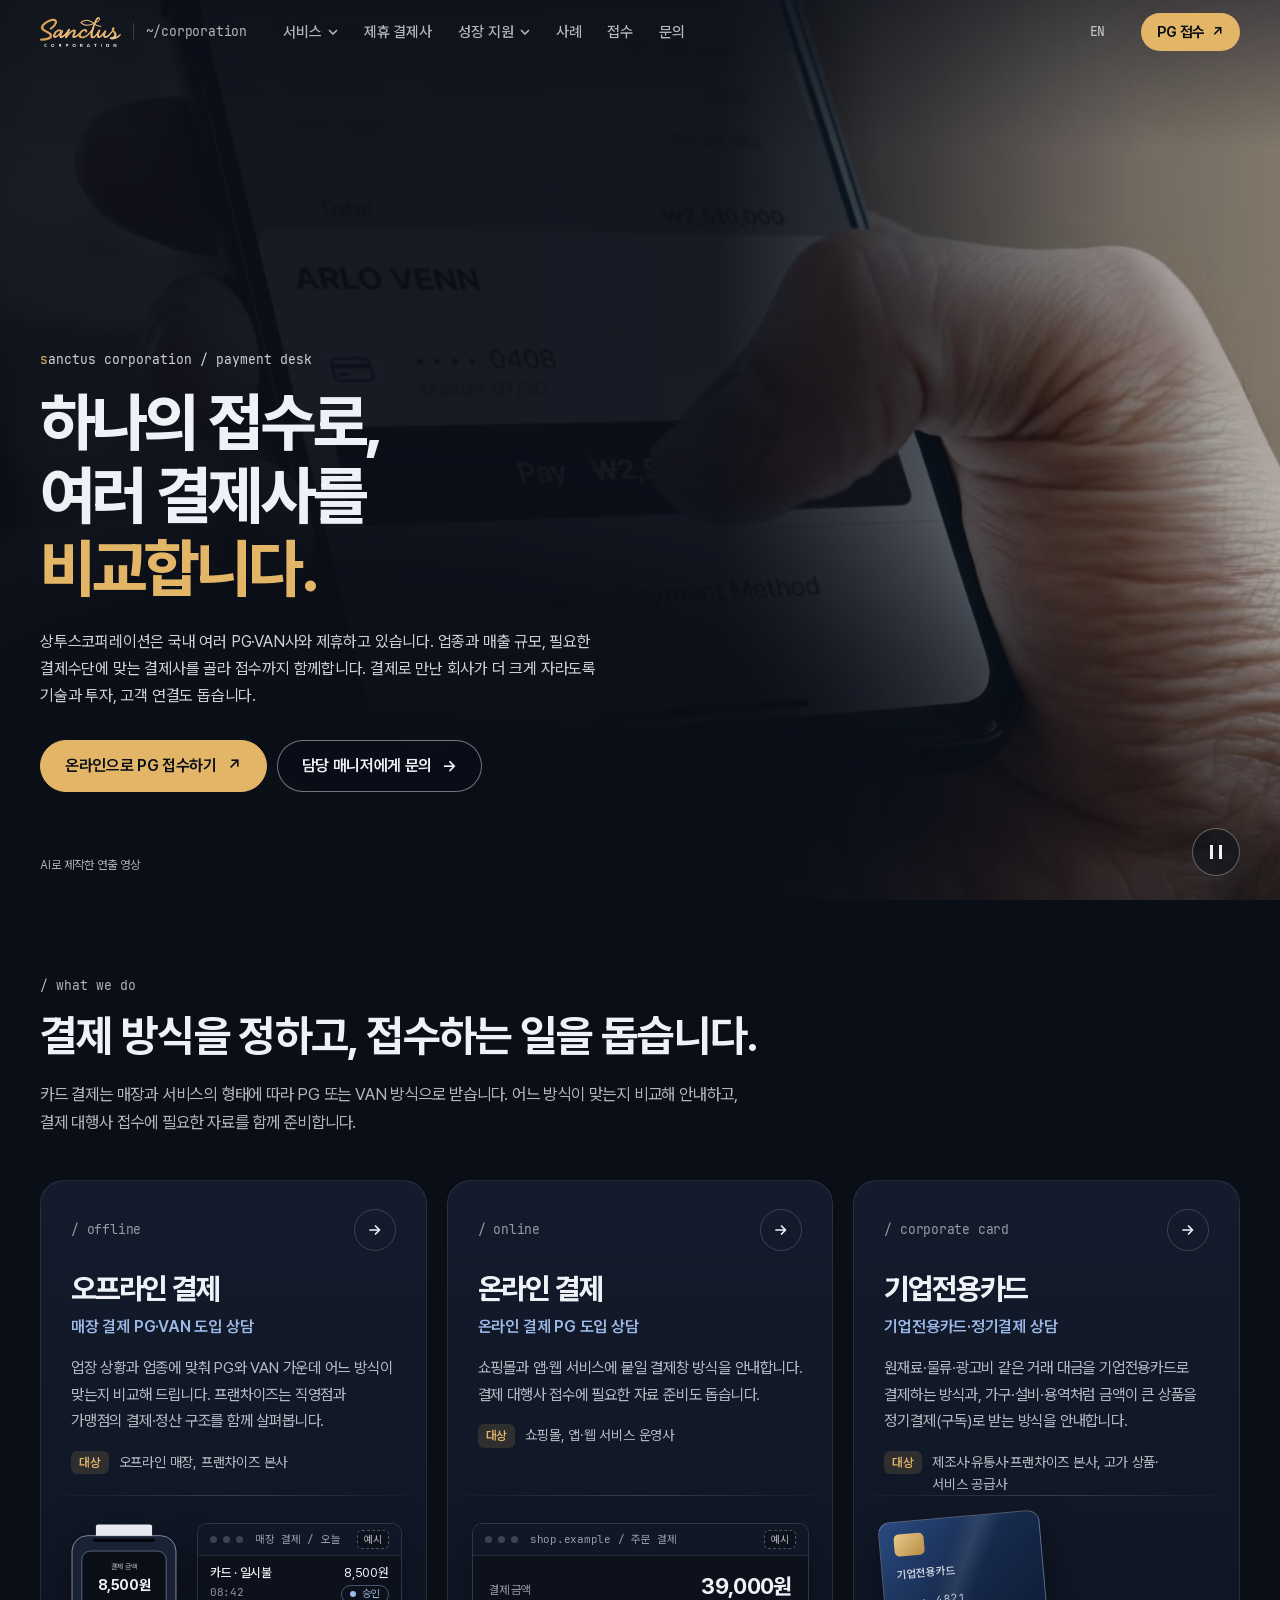
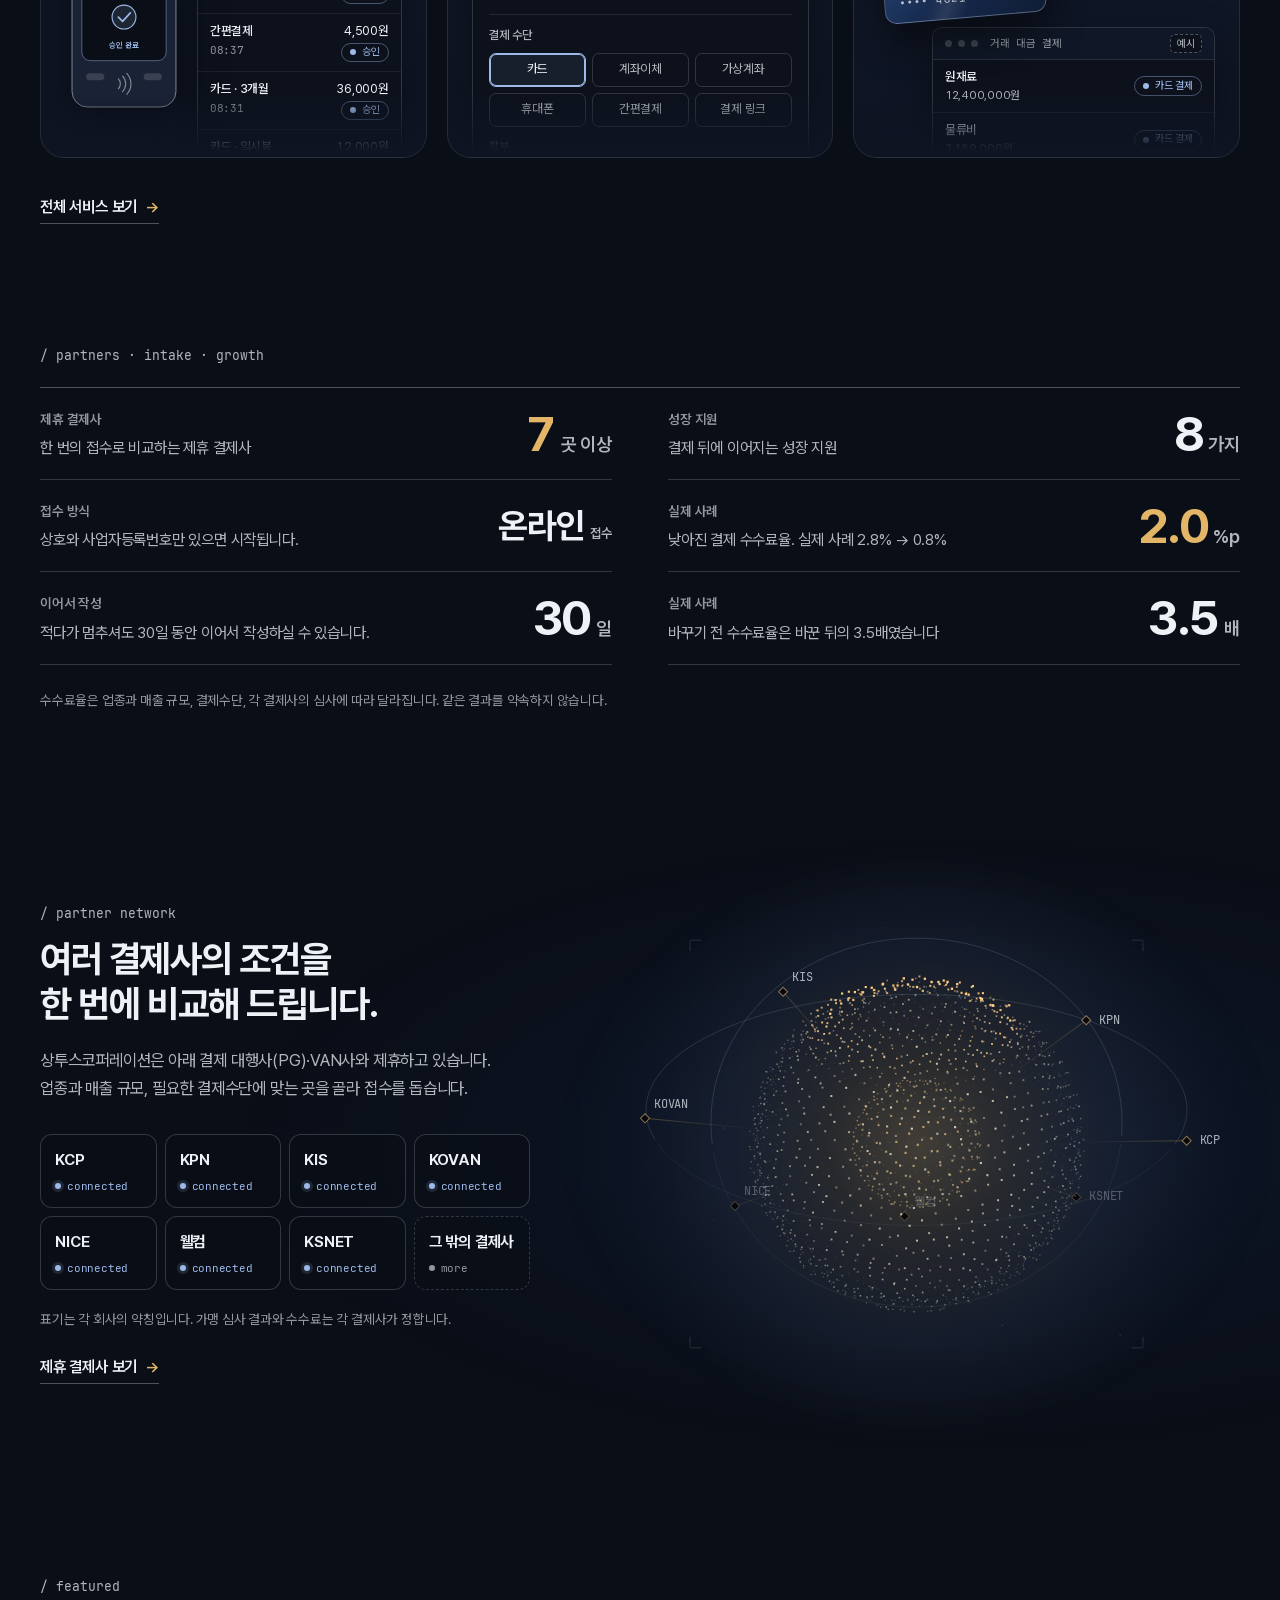
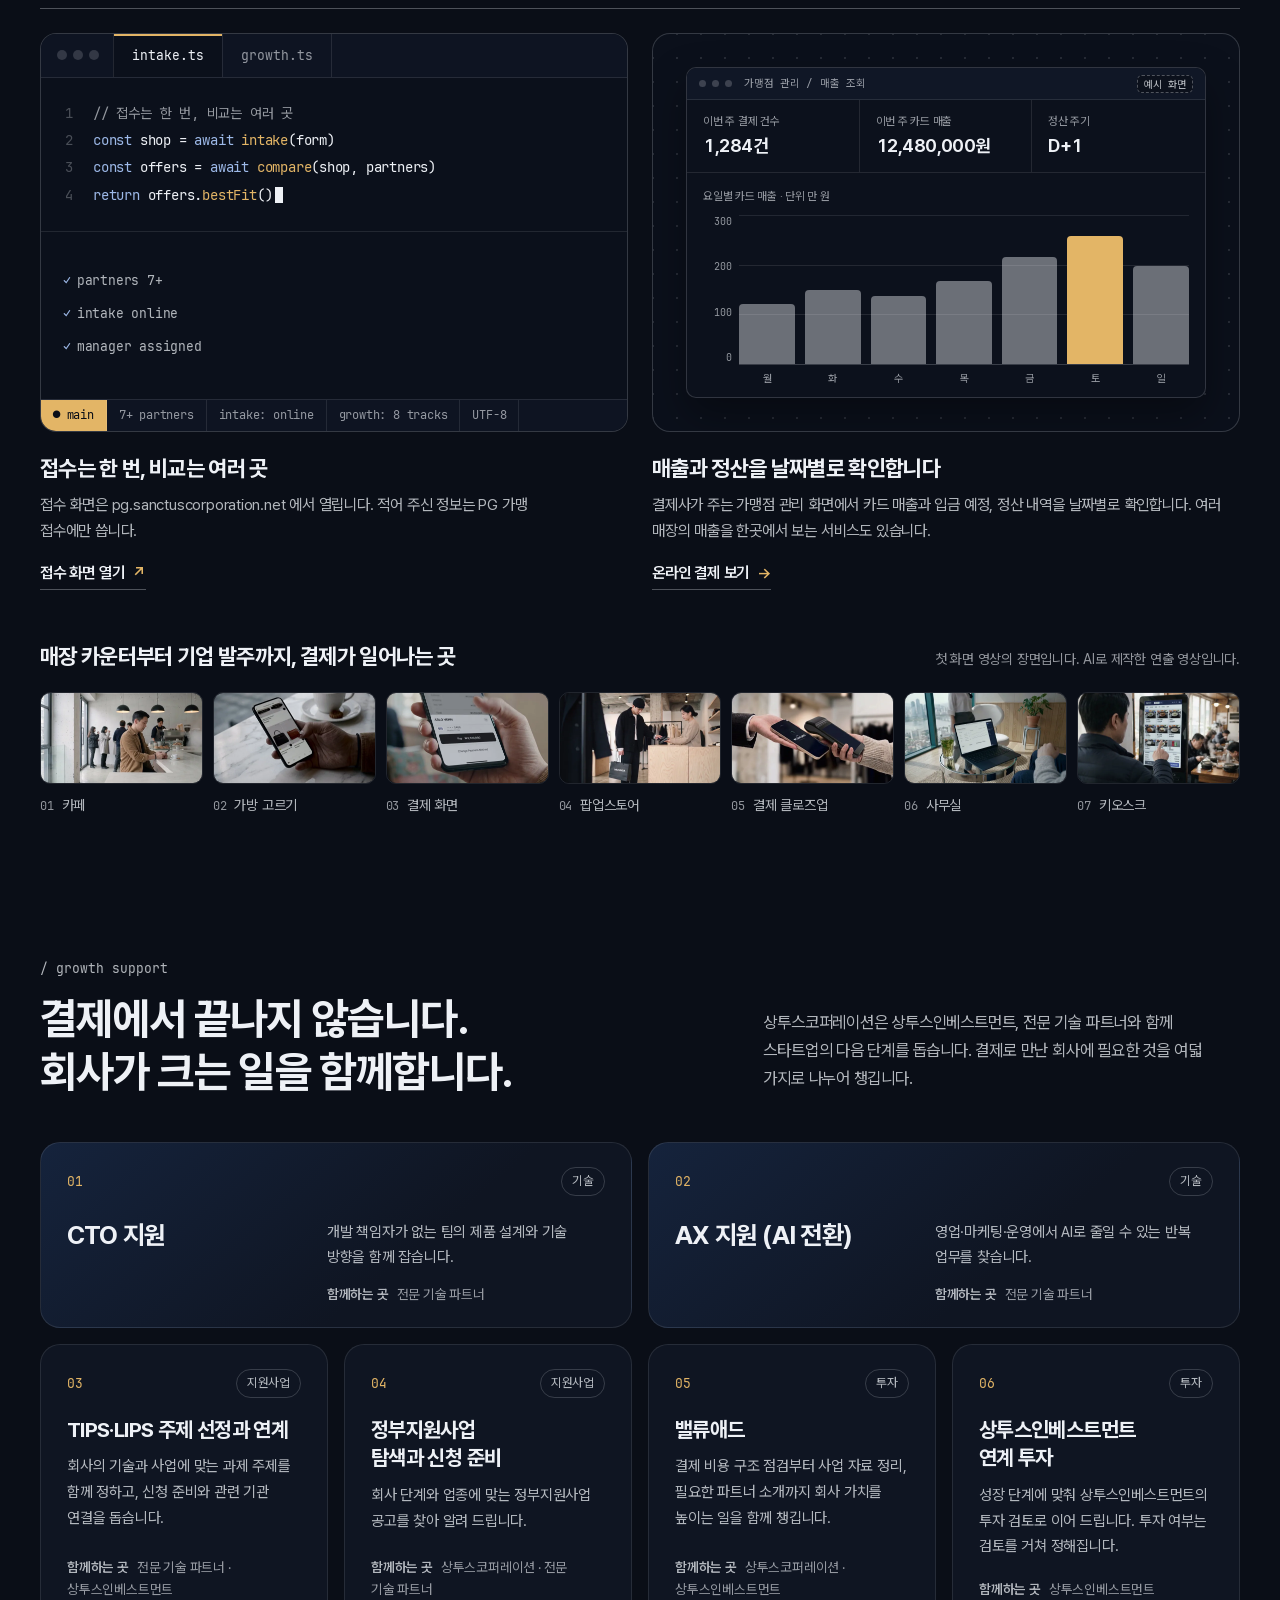
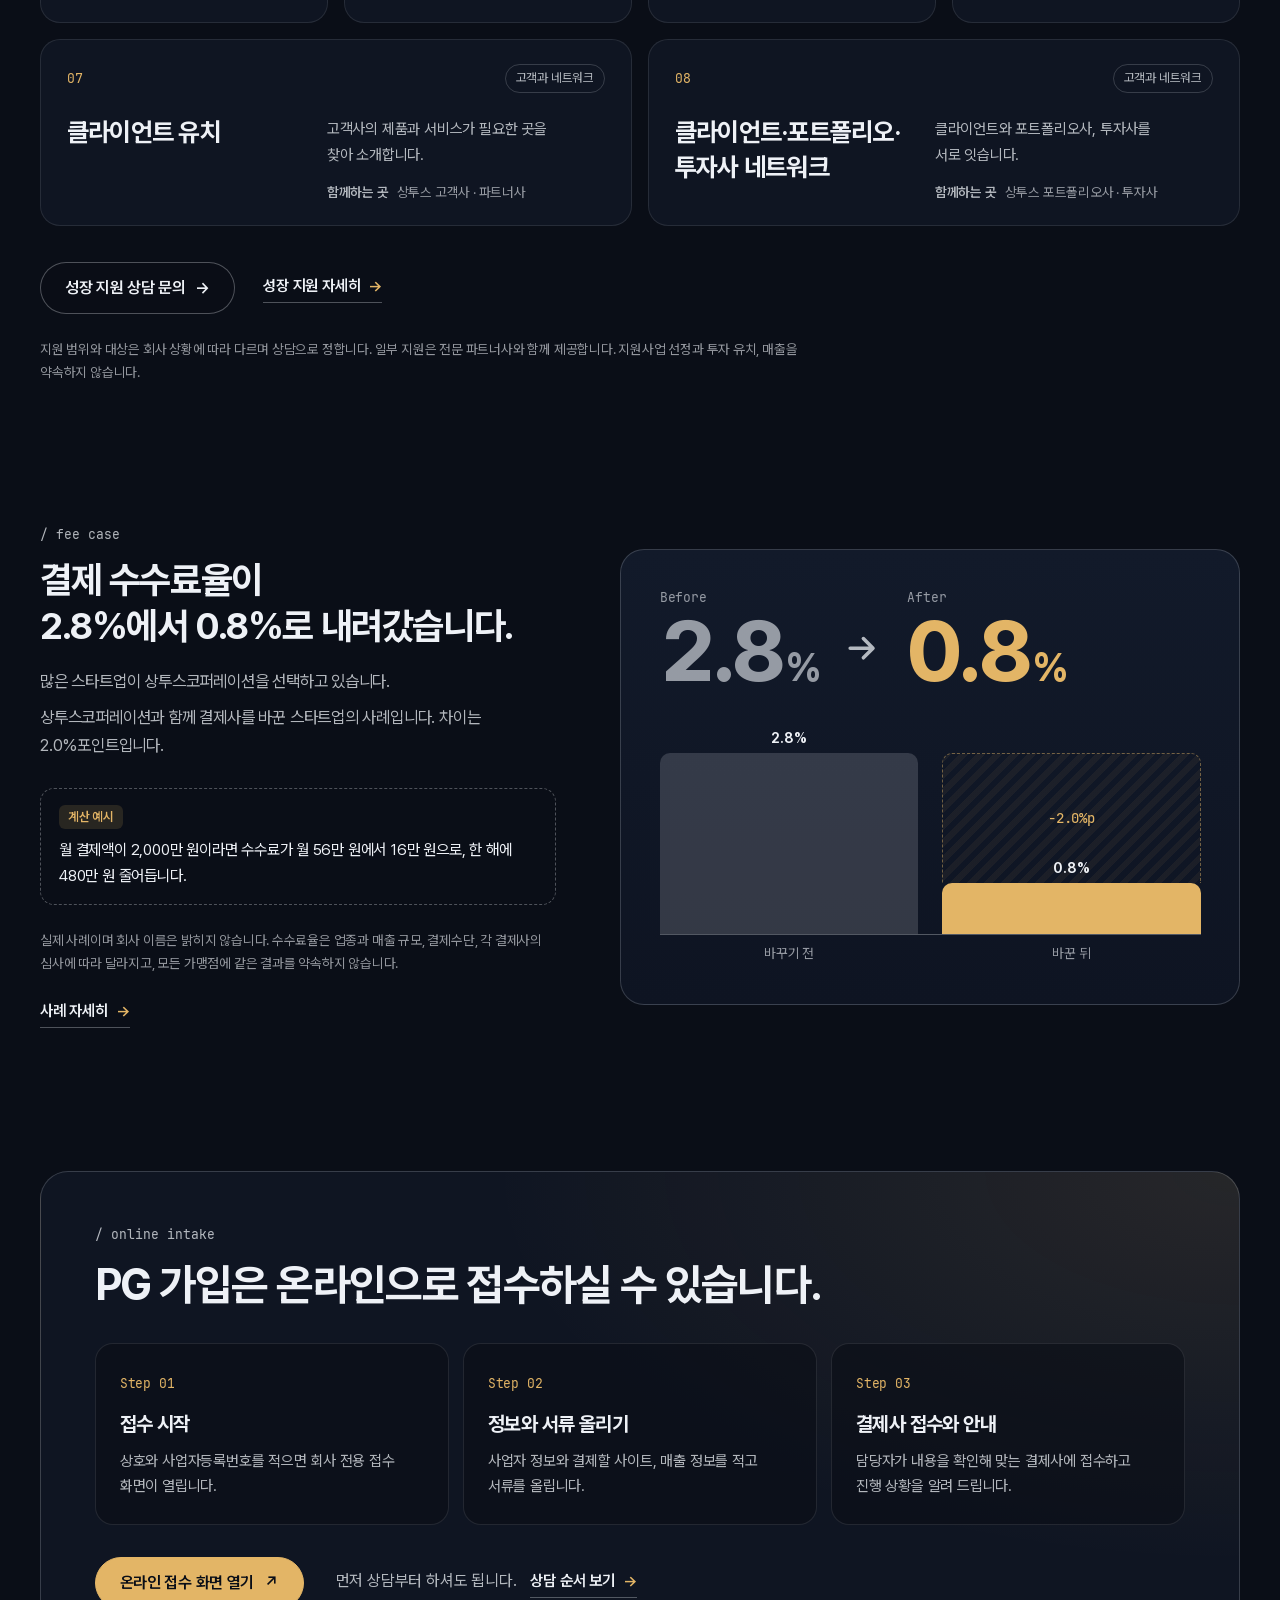
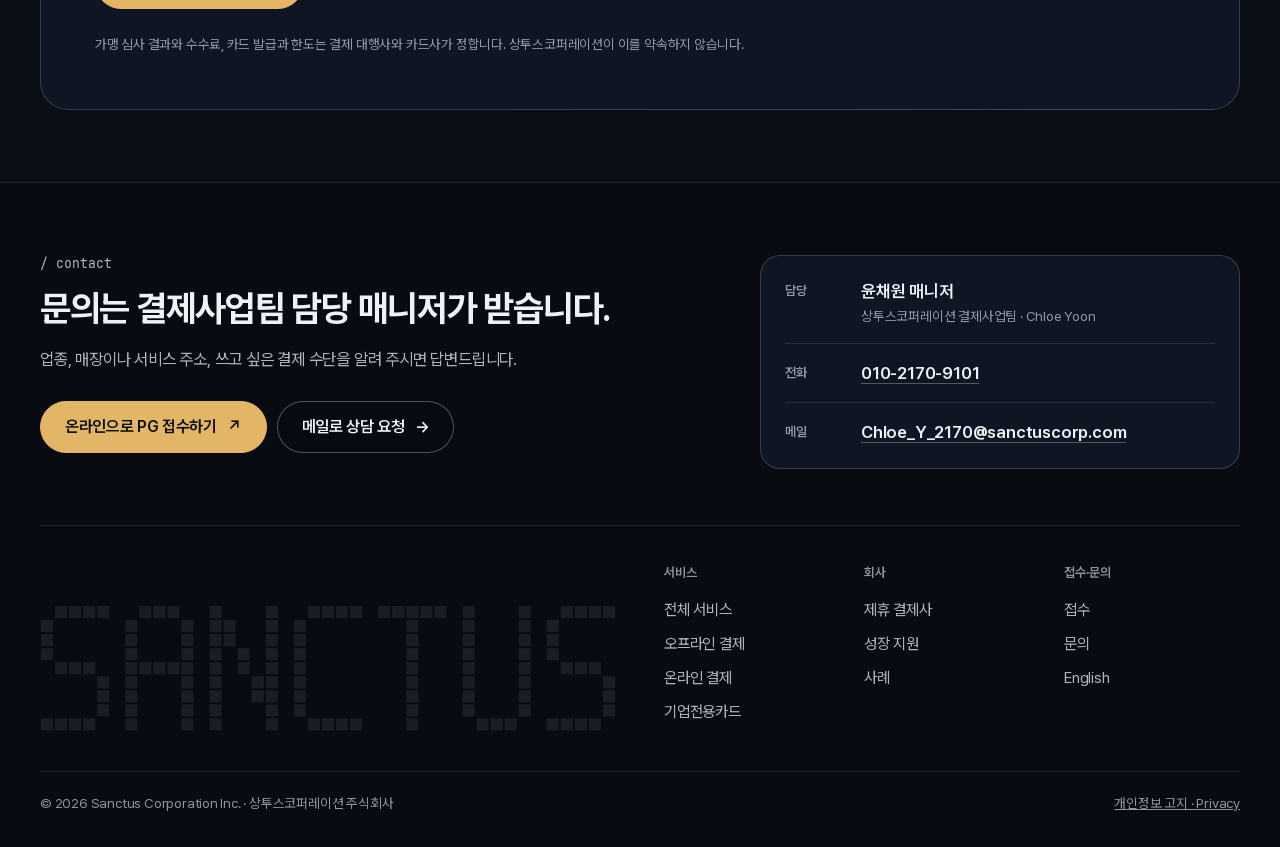
==== commit 1235dc09: "feat: 회사 홈페이지 v4(13쪽) 공개 승인된 v4 시안을 공개용으로 조립해 올립니다(--root /, 404 쪽만 noindex, 캐시 꼬리표 v4-20261119). 메인" ====
--- a/index.html
+++ b/index.html
@@ -2,360 +2,41 @@
 <html lang="ko">
 <head>
 <meta charset="utf-8">
-<script>if(location.protocol==="http:"&&location.hostname==="sanctuscorporation.com"){location.replace("https://"+location.host+location.pathname+location.search+location.hash)}</script>
 <meta name="viewport" content="width=device-width,initial-scale=1,viewport-fit=cover">
 <title>상투스코퍼레이션 | 결제사 비교·접수와 스타트업 성장 지원 · Sanctus Corporation</title>
 <meta name="description" content="상투스코퍼레이션은 국내 여러 PG·VAN사와 제휴해 업종과 매출에 맞는 결제사를 비교하고 접수까지 돕습니다. 결제로 만난 스타트업에는 CTO·AX 지원, TIPS·LIPS 주제 선정, 정부지원사업 준비, 투자 검토 연계, 고객·네트워크 연결을 함께합니다.">
-<meta name="theme-color" content="#0a0c11">
+
+<meta name="theme-color" content="#0a0e17">
 <link rel="canonical" href="https://sanctuscorporation.com/">
-<link rel="icon" href="favicon.svg" type="image/svg+xml">
-<link rel="apple-touch-icon" href="apple-touch-icon.png">
+<link rel="icon" href="assets/favicon.svg" type="image/svg+xml">
+<link rel="apple-touch-icon" href="assets/apple-touch-icon.png">
 <meta property="og:type" content="website">
 <meta property="og:locale" content="ko_KR">
 <meta property="og:site_name" content="Sanctus Corporation">
 <meta property="og:title" content="상투스코퍼레이션 | 결제사 비교·접수와 스타트업 성장 지원">
 <meta property="og:description" content="국내 여러 PG·VAN사와 제휴해 결제사를 비교하고 접수까지 돕습니다. 기술·지원사업·투자 검토·고객 연결까지 스타트업의 성장을 함께합니다.">
 <meta property="og:url" content="https://sanctuscorporation.com/">
-<meta property="og:image" content="https://sanctuscorporation.com/og-image.png">
+<meta property="og:image" content="https://sanctuscorporation.com/assets/og-image.png">
 <meta name="twitter:card" content="summary_large_image">
-<link rel="preload" href="assets/fonts/wanted-sans.woff2" as="font" type="font/woff2" crossorigin>
-<link rel="stylesheet" href="site.css">
-<script>document.documentElement.className="js"</script>
-<script type="application/ld+json">{"@context":"https://schema.org","@type":"Organization","name":"상투스코퍼레이션 주식회사","alternateName":"Sanctus Corporation Inc.","url":"https://sanctuscorporation.com/","logo":"https://sanctuscorporation.com/assets/sanctus-corporation-logo.png","contactPoint":{"@type":"ContactPoint","contactType":"customer service","email":"Chloe_Y_2170@sanctuscorp.com","telephone":"+82-10-2170-9101","availableLanguage":["ko","en"]}}</script>
+<link rel="preload" href="assets/fonts/pretendard-var-ks.woff2" as="font" type="font/woff2" crossorigin>
+<link rel="stylesheet" href="css/v4.css?v4-20261119"><link rel="stylesheet" href="css/mocks.css?v4-20261119">
+<script>(function(){var d=document.documentElement;d.className='js';if(window.matchMedia&&matchMedia('(prefers-reduced-motion: reduce)').matches)d.className+=' rm';setTimeout(function(){d.classList.add('go')},1600)})();(function(){var m={"work":"services/","network":"partners/","case":"cases/","value":"cases/","growth":"growth/","apply":"apply/","en":"en/","contact":"contact/"},h=location.hash.slice(1);if(h&&Object.prototype.hasOwnProperty.call(m,h))location.replace(m[h])})()</script>
+<script type="application/ld+json">{"@context": "https://schema.org", "@type": "Organization", "name": "상투스코퍼레이션 주식회사", "alternateName": "Sanctus Corporation Inc.", "url": "https://sanctuscorporation.com/", "logo": "https://sanctuscorporation.com/assets/sanctus-corporation-logo.png", "contactPoint": {"@type": "ContactPoint", "contactType": "customer service", "email": "Chloe_Y_2170@sanctuscorp.com", "telephone": "+82-10-2170-9101", "availableLanguage": ["ko"]}}</script>
 </head>
-<body class="bars">
+<body class="page-home">
 <a class="skip" href="#main">본문으로 건너뛰기</a>
-<div class="field" aria-hidden="true"></div>
-<div class="spot" aria-hidden="true"></div>
-<div class="vignette" aria-hidden="true"></div>
-<div class="grain" aria-hidden="true"></div>
-
-<header class="top">
-  <a class="brand" href="#top" aria-label="상투스코퍼레이션 첫 화면">
-    <img src="assets/sanctus-corporation-logo.webp" width="330" height="113" alt="Sanctus">
-    <span>Corporation</span>
-  </a>
-  <nav class="nav" aria-label="주 메뉴">
-    <a href="#work">하는 일</a>
-    <a href="#network">제휴 결제사</a>
-    <a href="#case">사례</a>
-    <a href="#growth">성장 지원</a>
-    <a href="#apply">접수</a>
-    <a href="#en">English</a>
-    <a href="#contact">문의</a>
-    <a class="cta" href="https://pg.sanctuscorporation.net/">PG 접수</a>
-  </nav>
-</header>
-
-<div class="hud bar" aria-hidden="true">
-  <span class="seg br">● main</span>
-  <span class="seg"><i class="ok">✓</i>7+ partners</span>
-  <span class="seg">intake: online</span>
-  <span class="seg">growth: 8 tracks</span>
-  <span class="sp"></span>
-  <span class="seg">Seoul KST <b id="kst">--:--:--</b></span>
-  <span class="seg"><b id="where">00 / Intro</b></span>
-  <span class="seg">UTF-8</span>
-</div>
-
+<header class="hd" id="hd" data-mode="home"><div class="hd-bg" aria-hidden="true"></div><div class="hd-in"><a class="brand" href="./" aria-label="상투스코퍼레이션 첫 화면"><img src="assets/sanctus-corporation-logo.webp" width="320" height="119" alt="Sanctus Corporation"><span class="path">~/corporation</span></a><nav class="mnav" id="mnav" aria-label="주 메뉴"><ul class="mnav-list"><li class="dd" data-dd><button type="button" class="nl dd-btn" aria-expanded="false" aria-controls="dd-services">서비스<svg class="chev" viewBox="0 0 10 6" aria-hidden="true"><path d="M1 1l4 4 4-4"/></svg></button><div class="dd-panel" id="dd-services"><ul><li><a href="services/"><b>전체 서비스</b><span>결제 방식을 정하고, 접수하는 일을 돕습니다.</span></a></li><li><a href="services/offline/"><b>오프라인 결제</b><span>매장 결제 PG·VAN 도입 상담</span></a></li><li><a href="services/online/"><b>온라인 결제</b><span>온라인 결제 PG 도입 상담</span></a></li><li><a href="services/corporate-card/"><b>기업전용카드</b><span>기업전용카드·정기결제 상담</span></a></li></ul></div></li><li><a class="nl" href="partners/">제휴 결제사</a></li><li class="dd" data-dd><button type="button" class="nl dd-btn" aria-expanded="false" aria-controls="dd-growth">성장 지원<svg class="chev" viewBox="0 0 10 6" aria-hidden="true"><path d="M1 1l4 4 4-4"/></svg></button><div class="dd-panel" id="dd-growth"><ul><li><a href="growth/"><b>성장 지원 전체</b><span>결제에서 끝나지 않습니다. 회사가 크는 일을 함께합니다.</span></a></li><li><a href="growth/#tech"><b>기술</b><span>CTO 지원, AX 지원</span></a></li><li><a href="growth/#programs"><b>지원사업</b><span>TIPS·LIPS, 정부지원사업 준비</span></a></li><li><a href="growth/#investment"><b>투자</b><span>상투스인베스트먼트 투자 검토 연계</span></a></li><li><a href="growth/#network"><b>고객과 네트워크</b><span>클라이언트 유치, 포트폴리오·투자사 연결</span></a></li></ul></div></li><li><a class="nl" href="cases/">사례</a></li><li><a class="nl" href="apply/">접수</a></li><li><a class="nl" href="contact/">문의</a></li></ul><a class="nl en" href="en/" lang="en" aria-label="English">EN</a></nav><div class="hd-r"><a class="pg" href="https://pg.sanctuscorporation.net/" target="_blank" rel="noopener">PG 접수 <i aria-hidden="true">↗</i></a><button type="button" class="menu-btn" aria-expanded="false" aria-controls="mnav"><span class="mb-ic" aria-hidden="true"><i></i><i></i></span>메뉴</button></div></div></header>
 <main id="main">
-  <section class="hero" id="top" data-hud="00 / Intro">
-    <canvas id="core" aria-hidden="true" data-cy="0.43" data-scale="0.9" data-font="11px 'JetBrains Mono',monospace"></canvas>
-    <div class="hero-in">
-      <div class="hero-txt">
-        <p class="mono rv" data-decode>sanctus corporation / payment desk</p>
-        <h1>
-          <span class="ln"><span style="--d:0">하나의 접수로,</span></span>
-          <span class="ln"><span style="--d:1">여러 결제사를</span></span>
-          <span class="ln"><span style="--d:2"><em>비교합니다.</em></span></span>
-        </h1>
-        <p class="lede rv" style="--d:5">상투스코퍼레이션은 국내 여러 PG·VAN사와 제휴하고 있습니다. 업종과 매출 규모, 필요한 결제수단에 맞는 결제사를 골라 접수까지 함께합니다. 결제로 만난 회사가 더 크게 자라도록 기술과 투자, 고객 연결도 돕습니다.</p>
-        <div class="btns rv" style="--d:7">
-          <a class="btn pri" href="https://pg.sanctuscorporation.net/">온라인으로 PG 접수하기 <i aria-hidden="true">→</i></a>
-          <a class="btn ghost" href="#contact">담당 매니저에게 문의 <i aria-hidden="true">→</i></a>
-        </div>
-        <ul class="read rv" style="--d:9">
-          <li><span class="mono">Partners</span><b>제휴 결제사 7곳 이상</b></li>
-          <li><span class="mono">Intake</span><b>온라인 접수</b></li>
-          <li><span class="mono">Growth</span><b>성장 지원 8가지</b></li>
-        </ul>
-      </div>
-      <div class="ide rv" style="--d:6" aria-hidden="true">
-        <div class="ide-bar"><span class="dots"><i></i><i></i><i></i></span><span class="tab on">intake.ts</span><span class="tab">growth.ts</span></div>
-        <pre><span class="l"><span class="c">// 접수는 한 번, 비교는 여러 곳</span></span><span class="l"><span class="k">const</span> <span class="v">shop</span> = <span class="k">await</span> <span class="f">intake</span>(<span class="v">form</span>)</span><span class="l"><span class="k">const</span> <span class="v">offers</span> = <span class="k">await</span> <span class="f">compare</span>(<span class="v">shop</span>, <span class="v">partners</span>)</span><span class="l"><span class="k">return</span> <span class="v">offers</span>.<span class="f">bestFit</span>()<i class="caret"></i></span></pre>
-        <div class="ide-out"><span><b>✓</b>partners 7+</span><span><b>✓</b>intake online</span><span><b>✓</b>manager assigned</span></div>
-      </div>
-    </div>
-  </section>
-
-  <div class="mq" aria-hidden="true"><div class="mq-t"><span>KCP</span><span>KPN</span><span>KIS</span><span>KOVAN</span><span>NICE</span><span>웰컴</span><span>KSNET</span><span>KCP</span><span>KPN</span><span>KIS</span><span>KOVAN</span><span>NICE</span><span>웰컴</span><span>KSNET</span></div></div>
-
-  <section id="work" data-hud="01 / Work">
-    <div class="sec">
-      <div class="sec-h rv"><span class="mono n">01</span><span class="mono" data-decode>What we do</span></div>
-      <h2 class="rv">결제 방식을 정하고, 접수하는 일을 돕습니다.</h2>
-      <p class="sub rv">카드 결제는 매장과 서비스의 형태에 따라 PG 또는 VAN 방식으로 받습니다. 어느 방식이 맞는지 비교해 안내하고, 결제 대행사 접수에 필요한 자료를 함께 준비합니다.</p>
-      <div class="rows">
-        <article class="row rv">
-          <span class="k">01</span>
-          <h3>매장 결제<br>PG·VAN 도입 상담</h3>
-          <p>업장 상황과 업종에 맞춰 PG와 VAN 가운데 어느 방식이 맞는지 비교해 드립니다. 프랜차이즈는 직영점과 가맹점의 결제·정산 구조를 함께 살펴봅니다.<span class="who">대상: 오프라인 매장, 프랜차이즈 본사</span></p>
-        </article>
-        <article class="row rv">
-          <span class="k">02</span>
-          <h3>온라인 결제<br>PG 도입 상담</h3>
-          <p>쇼핑몰과 앱·웹 서비스에 붙일 결제창 방식을 안내합니다. 결제 대행사 접수에 필요한 자료 준비도 돕습니다.<span class="who">대상: 쇼핑몰, 앱·웹 서비스 운영사</span></p>
-        </article>
-        <article class="row rv">
-          <span class="k">03</span>
-          <h3>기업전용카드·<br>정기결제 상담</h3>
-          <p>원재료·물류·광고비 같은 거래 대금을 기업전용카드로 결제하는 방식과, 가구·설비·용역처럼 금액이 큰 상품을 정기결제(구독)로 받는 방식을 안내합니다.<span class="who">대상: 제조사·유통사·프랜차이즈 본사, 고가 상품·서비스 공급사</span></p>
-        </article>
-      </div>
-      <p class="soon rv"><span class="mono">Next</span>모바일 게임과 디지털 콘텐츠 사업을 준비하고 있습니다.</p>
-    </div>
-  </section>
-
-  <section id="network" data-hud="02 / Network">
-    <div class="sec">
-      <div class="sec-h rv"><span class="mono n">02</span><span class="mono" data-decode>Partner network</span></div>
-      <h2 class="rv">여러 결제사의 조건을 <span class="nb">한 번에</span> 비교해 드립니다.</h2>
-      <p class="sub rv">상투스코퍼레이션은 아래 결제 대행사(PG)·VAN사와 제휴하고 있습니다. 업종과 매출 규모, 필요한 결제수단에 맞는 곳을 골라 접수를 돕습니다.</p>
-      <div class="net rv">
-        <div class="cell" style="--i:0"><span class="mono">P-01</span><strong>KCP</strong><span class="mono st">connected</span></div>
-        <div class="cell" style="--i:1"><span class="mono">P-02</span><strong>KPN</strong><span class="mono st">connected</span></div>
-        <div class="cell" style="--i:2"><span class="mono">P-03</span><strong>KIS</strong><span class="mono st">connected</span></div>
-        <div class="cell" style="--i:3"><span class="mono">P-04</span><strong>KOVAN</strong><span class="mono st">connected</span></div>
-        <div class="cell" style="--i:4"><span class="mono">P-05</span><strong>NICE</strong><span class="mono st">connected</span></div>
-        <div class="cell" style="--i:5"><span class="mono">P-06</span><strong>웰컴</strong><span class="mono st">connected</span></div>
-        <div class="cell" style="--i:6"><span class="mono">P-07</span><strong>KSNET</strong><span class="mono st">connected</span></div>
-        <div class="cell etc" style="--i:7"><span class="mono">P-++</span><strong>그 밖의 결제사</strong><span class="mono st">more</span></div>
-      </div>
-      <p class="fine rv">표기는 각 회사의 약칭입니다. 가맹 심사 결과와 수수료는 각 결제사가 정합니다.</p>
-    </div>
-  </section>
-
-  <section id="case" data-hud="03 / Case">
-    <div class="sec">
-      <div class="sec-h rv"><span class="mono n">03</span><span class="mono" data-decode>Fee case</span></div>
-      <h2 class="rv">많은 스타트업이 상투스코퍼레이션을 <span class="nb">선택하고 있습니다.</span></h2>
-      <p class="sub rv">결제 수수료는 매출이 늘수록 함께 커지는 비용입니다. 여러 결제사의 조건을 비교해 결제사를 바꾼 한 스타트업의 실제 결과를 소개합니다.</p>
-      <div class="case rv">
-        <div class="case-n" role="img" aria-label="결제 수수료율 2.8퍼센트에서 0.8퍼센트로">
-          <div class="was"><span class="mono">Before</span><b>2.8<i>%</i></b></div>
-          <span class="arw" aria-hidden="true">→</span>
-          <div class="now"><span class="mono">After</span><b>0.8<i>%</i></b></div>
-        </div>
-        <div class="case-t">
-          <h3>결제 수수료율이 <span class="nb">2.8%에서 0.8%로</span> 내려갔습니다.</h3>
-          <p>상투스코퍼레이션과 함께 결제사를 바꾼 스타트업의 사례입니다. 차이는 2.0%포인트입니다.</p>
-          <p class="calc"><span class="tag">계산 예시</span>월 결제액이 2,000만 원이라면 수수료가 월 56만 원에서 16만 원으로, 한 해에 480만 원 줄어듭니다.</p>
-        </div>
-      </div>
-      <p class="fine rv">실제 사례이며 회사 이름은 밝히지 않습니다. 수수료율은 업종과 매출 규모, 결제수단, 각 결제사의 심사에 따라 달라지고, 모든 가맹점에 같은 결과를 약속하지 않습니다.</p>
-    </div>
-  </section>
-
-
-  <section id="growth" data-hud="04 / Growth">
-    <div class="sec">
-      <div class="sec-h rv"><span class="mono n">04</span><span class="mono" data-decode>Growth support</span></div>
-      <h2 class="rv">결제에서 끝나지 않습니다. <span class="nb">회사가 크는 일을 함께합니다.</span></h2>
-      <p class="sub rv">상투스코퍼레이션은 상투스인베스트먼트, 전문 기술 파트너와 함께 스타트업의 다음 단계를 돕습니다. 결제로 만난 회사에 필요한 것을 여덟 가지로 나누어 챙깁니다.</p>
-      <div class="grow">
-        <article class="gcard w rv">
-          <span class="tag"><b>01</b>cto</span>
-          <h3>CTO 지원</h3>
-          <p>개발 책임자가 없는 팀의 제품 설계와 기술 방향을 함께 잡습니다. 무엇부터 만들지, 화면과 기능을 어떻게 나눌지, 개발을 어디에 맡길지를 같이 정합니다.</p>
-          <span class="with">전문 기술 파트너</span>
-        </article>
-        <article class="gcard w rv" style="--d:1">
-          <span class="tag"><b>02</b>ax</span>
-          <h3>AX 지원 <span class="nb">(AI 전환)</span></h3>
-          <p>영업·마케팅·운영에서 AI로 줄일 수 있는 반복 업무를 찾습니다. 진단에서 시작해 설계와 도입, 현장에서 실제로 쓰는 단계까지 돕습니다.</p>
-          <span class="with">전문 기술 파트너</span>
-        </article>
-        <article class="gcard rv">
-          <span class="tag"><b>03</b>tips / lips</span>
-          <h3>TIPS·LIPS 주제 선정과 연계</h3>
-          <p>회사의 기술과 사업에 맞는 과제 주제를 함께 정하고, 신청 준비와 관련 기관 연결을 돕습니다.</p>
-          <span class="with">전문 기술 파트너 · 상투스인베스트먼트</span>
-        </article>
-        <article class="gcard rv" style="--d:1">
-          <span class="tag"><b>04</b>gov programs</span>
-          <h3>정부지원사업 탐색과 신청 준비</h3>
-          <p>회사 단계와 업종에 맞는 정부지원사업 공고를 찾아 알려 드립니다. 사업계획서의 기술·사업 내용 정리와 신청 준비를 함께합니다.</p>
-          <span class="with">상투스코퍼레이션 · 전문 기술 파트너</span>
-        </article>
-        <article class="gcard rv" style="--d:2">
-          <span class="tag"><b>05</b>value-add</span>
-          <h3>밸류애드</h3>
-          <p>결제 비용 구조 점검부터 사업 자료 정리, 필요한 파트너 소개까지 회사 가치를 높이는 일을 함께 챙깁니다.</p>
-          <span class="with">상투스코퍼레이션 · 상투스인베스트먼트</span>
-        </article>
-        <article class="gcard rv">
-          <span class="tag"><b>06</b>investment</span>
-          <h3>상투스인베스트먼트 연계 투자</h3>
-          <p>성장 단계에 맞춰 상투스인베스트먼트의 투자 검토로 이어 드립니다. 투자 여부는 검토를 거쳐 정해집니다.</p>
-          <span class="with">상투스인베스트먼트</span>
-        </article>
-        <article class="gcard rv" style="--d:1">
-          <span class="tag"><b>07</b>clients</span>
-          <h3>클라이언트 유치</h3>
-          <p>고객사의 제품과 서비스가 필요한 곳을 찾아 소개합니다. 상투스의 고객사와 파트너사 가운데 맞는 곳이 있으면 먼저 연결합니다.</p>
-          <span class="with">상투스 고객사 · 파트너사</span>
-        </article>
-        <article class="gcard rv" style="--d:2">
-          <span class="tag"><b>08</b>network</span>
-          <h3><span class="nb">클라이언트·포트폴리오·</span><span class="nb">투자사 네트워크</span></h3>
-          <p>클라이언트와 포트폴리오사, 투자사를 서로 잇습니다. 스타트업끼리의 협업과 다음 투자자와의 만남을 주선합니다.</p>
-          <span class="with">상투스 포트폴리오사 · 투자사</span>
-        </article>
-      </div>
-      <div class="btns grow-cta rv"><a class="btn ghost" href="#contact">성장 지원 상담 문의 <i aria-hidden="true">→</i></a></div>
-      <p class="fine rv">지원 범위와 대상은 회사 상황에 따라 다르며 상담으로 정합니다. 일부 지원은 전문 파트너사와 함께 제공합니다. 지원사업 선정과 투자 유치, 매출을 약속하지 않습니다.</p>
-    </div>
-  </section>
-
-  <section id="value" class="val" data-hud="05 / Value">
-    <canvas id="dither" aria-hidden="true"></canvas>
-    <div class="sec">
-      <div class="sec-h rv"><span class="mono n">05</span><span class="mono" data-decode>Growth value</span></div>
-      <h2 class="rv">아낀 비용 위에, <span class="nb">성장에 필요한 것이 쌓입니다.</span></h2>
-      <p class="sub rv">결제 수수료에서 줄인 비용은 매달 회사에 남습니다. 그 위에 기술과 정부지원사업 준비, 투자 검토, 고객 연결이 차례로 이어집니다. 숫자는 앞에서 소개한 실제 사례의 수수료율로 계산했습니다.</p>
-      <div class="wins">
-        <div class="win rv" id="calc">
-          <div class="win-bar"><i></i><span>fee_compare</span></div>
-          <div class="win-body">
-            <p class="win-q">월 결제액을 골라 보세요.</p>
-            <div class="seg-ctl" role="group" aria-label="월 결제액">
-              <button type="button" data-v="1000" aria-pressed="false">1,000만 원</button>
-              <button type="button" data-v="2000" aria-pressed="true">2,000만 원</button>
-              <button type="button" data-v="5000" aria-pressed="false">5,000만 원</button>
-              <button type="button" data-v="10000" aria-pressed="false">1억 원</button>
-            </div>
-            <div class="bar-row"><span class="lb">바꾸기 전 · 수수료율 2.8%</span><b id="c-was">월 56만 원</b><div class="bar was"><i style="width:100%"></i></div></div>
-            <div class="bar-row"><span class="lb">바꾼 뒤 · 수수료율 0.8%</span><b id="c-now">월 16만 원</b><div class="bar now"><i style="width:28.6%"></i></div></div>
-            <p class="win-sum" aria-live="polite"><span>한 해 줄어드는 수수료</span><b id="c-year">480만 원</b></p>
-            <p class="win-note">계산 예시입니다. 실제 사례의 수수료율 2.8%와 0.8%를 고른 월 결제액에 그대로 곱했습니다.</p>
-          </div>
-        </div>
-        <div class="win rv" style="--d:2">
-          <div class="win-bar"><i></i><span>growth_stack</span></div>
-          <div class="win-body">
-            <ol class="stack">
-              <li><strong>결제 비용 절감</strong><small>여러 결제사의 조건 비교</small><span class="blk" aria-hidden="true"><i class="new"></i><i></i><i></i><i></i><i></i></span></li>
-              <li><strong>기술</strong><small>CTO 지원, AX 지원</small><span class="blk" aria-hidden="true"><i class="on"></i><i class="new"></i><i></i><i></i><i></i></span></li>
-              <li><strong>지원사업</strong><small>TIPS·LIPS, 정부지원사업 준비</small><span class="blk" aria-hidden="true"><i class="on"></i><i class="on"></i><i class="new"></i><i></i><i></i></span></li>
-              <li><strong>투자</strong><small>상투스인베스트먼트 투자 검토 연계</small><span class="blk" aria-hidden="true"><i class="on"></i><i class="on"></i><i class="on"></i><i class="new"></i><i></i></span></li>
-              <li><strong>고객과 네트워크</strong><small>클라이언트 유치, 포트폴리오·투자사 연결</small><span class="blk" aria-hidden="true"><i class="on"></i><i class="on"></i><i class="on"></i><i class="on"></i><i class="new"></i></span></li>
-            </ol>
-            <p class="win-note">지원이 이어지는 순서를 그린 그림입니다. 수치가 아닙니다.</p>
-          </div>
-        </div>
-        <div class="win full rv" id="cto-cmp">
-          <div class="win-bar"><i></i><span>cto_compare</span></div>
-          <div class="win-body">
-            <p class="win-q">개발 책임자 없이 할 때와 CTO 지원을 받을 때, 같은 일이 이렇게 달라집니다.</p>
-            <table class="cmp">
-              <thead><tr><th scope="col">상황</th><th scope="col">− CTO 없이</th><th scope="col">+ CTO 지원과 함께</th></tr></thead>
-              <tbody>
-                <tr><th scope="row">TIPS·LIPS에 지원할 때</th><td class="no">과제 주제와 기술 개발 계획을 대표 혼자 정리합니다. 평가에서 나오는 기술 질문에 답할 사람이 없습니다.</td><td class="yes">회사 기술에 맞는 과제 주제를 함께 정하고, 개발 목표와 일정을 계획서에 넣을 수준으로 정리합니다.</td></tr>
-                <tr><th scope="row">개발을 외주 용역으로 맡길 때</th><td class="no">요구사항이 문서로 없어 업체마다 견적이 다르고, 결과물을 무엇으로 검수할지 기준이 없습니다.</td><td class="yes">제품 요구사항과 화면 흐름을 먼저 문서로 만들고, 견적 비교와 중간 점검, 검수 기준을 함께 잡습니다.</td></tr>
-                <tr><th scope="row">정책 컨설팅을 받거나 정부지원사업을 신청할 때</th><td class="no">서류 형식은 갖추지만 기술 개발 내용이 실제 계획과 따로 놀기 쉽습니다. 선정된 뒤 수행 단계에서 부담이 됩니다.</td><td class="yes">사업계획서의 기술 부분을 실제 개발 계획과 맞추고, 선정된 뒤 수행 단계까지 이어서 봅니다.</td></tr>
-                <tr><th scope="row">투자 검토를 받을 때</th><td class="no">기술 구조와 개발 계획에 대한 질문에 대표가 혼자 답합니다.</td><td class="yes">기술 구조와 개발 로드맵을 자료로 정리해 검토에 대비합니다.</td></tr>
-              </tbody>
-            </table>
-            <p class="win-note">개발 책임자가 없는 팀에서 흔히 겪는 경우를 정리했습니다. 회사 상황에 따라 다르며, 지원사업 선정이나 투자 유치를 약속하지 않습니다.</p>
-          </div>
-        </div>
-      </div>
-      <ul class="bigs rv">
-        <li><b>2.0<i>%p</i></b><span>낮아진 결제 수수료율. 실제 사례 2.8% → 0.8%</span></li>
-        <li><b>3.5<i>배</i></b><span>바꾸기 전 수수료율은 바꾼 뒤의 3.5배였습니다</span></li>
-        <li><b>7<i>+</i></b><span>한 번의 접수로 비교하는 제휴 결제사</span></li>
-        <li><b>8<i>가지</i></b><span>결제 뒤에 이어지는 성장 지원</span></li>
-      </ul>
-      <p class="fine rv">수수료율은 업종과 매출 규모, 결제수단, 각 결제사의 심사에 따라 달라집니다. 같은 결과를 약속하지 않습니다.</p>
-    </div>
-  </section>
-
-  <section id="apply" data-hud="06 / Intake">
-    <div class="sec">
-      <div class="sec-h rv"><span class="mono n">06</span><span class="mono" data-decode>Online intake</span></div>
-      <h2 class="rv">PG 가입은 온라인으로 접수하실 수 있습니다.</h2>
-      <p class="sub rv">상호와 사업자등록번호만 있으면 시작됩니다. 적다가 멈추셔도 30일 동안 이어서 작성하실 수 있습니다.</p>
-      <div class="steps rv">
-        <div class="step"><span class="mono">Step 01</span><h3>접수 시작</h3><p>상호와 사업자등록번호를 적으면 회사 전용 접수 화면이 열립니다.</p></div>
-        <div class="step"><span class="mono">Step 02</span><h3>정보와 서류 올리기</h3><p>사업자 정보와 결제할 사이트, 매출 정보를 적고 서류를 올립니다.</p></div>
-        <div class="step"><span class="mono">Step 03</span><h3>결제사 접수와 안내</h3><p>담당자가 내용을 확인해 맞는 결제사에 접수하고 진행 상황을 알려 드립니다.</p></div>
-      </div>
-      <div class="btns rv"><a class="btn pri" href="https://pg.sanctuscorporation.net/">온라인 접수 화면 열기 <i aria-hidden="true">→</i></a></div>
-      <p class="fine rv">접수 화면은 pg.sanctuscorporation.net 에서 열립니다. 적어 주신 정보는 PG 가맹 접수에만 씁니다.</p>
-
-      <div class="talk rv">
-        <div>
-          <span class="mono">Or talk first</span>
-          <h3>먼저 상담부터 하셔도 됩니다.</h3>
-        </div>
-        <ol>
-          <li><span><b>상담 요청</b>업종, 매장이나 서비스 주소, 쓰고 싶은 결제 수단을 알려 주십니다.</span></li>
-          <li><span><b>결제 환경 확인</b>지금 쓰는 단말기나 결제창, 결제 규모를 함께 확인합니다.</span></li>
-          <li><span><b>방식 안내</b>맞는 결제 방식과 진행 절차를 비교해 설명드립니다.</span></li>
-          <li><span><b>접수 지원</b>결제 대행사에 낼 자료를 함께 준비하고 진행 상황을 알려 드립니다.</span></li>
-        </ol>
-      </div>
-      <p class="fine rv">가맹 심사 결과와 수수료, 카드 발급과 한도는 결제 대행사와 카드사가 정합니다. 상투스코퍼레이션이 이를 약속하지 않습니다.</p>
-    </div>
-  </section>
-
-  <section id="en" lang="en" data-hud="07 / English">
-    <div class="sec">
-      <div class="sec-h rv"><span class="mono n">07</span><span class="mono" data-decode>English</span></div>
-      <h2 class="rv">One application, compared across payment providers. Then support to grow.</h2>
-      <div class="en rv">
-        <div>
-          <p>Sanctus Corporation Inc. is based in Seoul, Korea. We advise merchants on adopting card payment services for stores and online services (PG and VAN), compare partner providers for each business, and help prepare the application.</p>
-          <p>For startups we meet through payments, we work with Sanctus Investment and a technology partner on what comes next: CTO-level product and engineering guidance, AI adoption, preparation for TIPS, LIPS and other government support programs, investment review, client introductions and our network.</p>
-          <p>Merchant approval, fees, card issuance and limits are decided by the payment service providers and card companies. We do not promise program selection or investment.</p>
-        </div>
-        <ul>
-          <li>In-store card payments (PG and VAN)</li>
-          <li>Online payments (PG) for online stores, apps and websites</li>
-          <li>Corporate card payments and subscription billing</li>
-          <li>Growth support for startups: technology, programs, investment review, clients and network</li>
-          <li>Online merchant application: <a href="https://pg.sanctuscorporation.net/">pg.sanctuscorporation.net</a></li>
-        </ul>
-      </div>
-    </div>
-  </section>
-
-  <section id="contact" data-hud="08 / Contact">
-    <div class="sec">
-      <div class="sec-h rv"><span class="mono n">08</span><span class="mono" data-decode>Contact</span></div>
-      <div class="contact">
-        <div class="rv">
-          <h2>문의는 결제사업팀 담당 매니저가 받습니다.</h2>
-          <p class="sub" style="margin-bottom:0">업종, 매장이나 서비스 주소, 쓰고 싶은 결제 수단을 알려 주시면 답변드립니다.</p>
-          <div class="btns">
-            <a class="btn pri" href="https://pg.sanctuscorporation.net/">온라인으로 PG 접수하기 <i aria-hidden="true">→</i></a>
-            <a class="btn ghost" href="mailto:Chloe_Y_2170@sanctuscorp.com?subject=%EA%B2%B0%EC%A0%9C%20%EC%83%81%EB%8B%B4%20%EC%9A%94%EC%B2%AD">메일로 상담 요청 <i aria-hidden="true">→</i></a>
-          </div>
-        </div>
-        <dl class="who-card rv" style="--d:2">
-          <div><dt class="mono">담당</dt><dd>윤채원 매니저<small>상투스코퍼레이션 결제사업팀 · Chloe Yoon</small></dd></div>
-          <div><dt class="mono">전화</dt><dd><a href="tel:01021709101">010-2170-9101</a></dd></div>
-          <div><dt class="mono">메일</dt><dd class="sm"><a href="mailto:Chloe_Y_2170@sanctuscorp.com">Chloe_Y_2170@<wbr>sanctuscorp.com</a></dd></div>
-        </dl>
-      </div>
-    </div>
-  </section>
+<section class="hero" id="top" aria-labelledby="hero-h"><div class="hero-media" id="hero-media"><picture class="hero-poster"><source media="(max-aspect-ratio: 1/1)" srcset="assets/video/hero-poster-4x5.webp"><img src="assets/video/hero-poster-16x9.webp" width="1920" height="1080" alt="" decoding="async" fetchpriority="high"></picture><video class="hero-video" id="hero-video" muted loop playsinline preload="metadata" aria-label="매장, 온라인 쇼핑, 무인 주문기, 기업 거래 등 여러 곳에서 결제하는 모습. AI로 제작한 연출 영상입니다."><source media="(max-aspect-ratio: 1/1)" src="assets/video/hero-4x5.webm" type="video/webm"><source media="(max-aspect-ratio: 1/1)" src="assets/video/hero-4x5.mp4" type="video/mp4"><source src="assets/video/hero-16x9.webm" type="video/webm"><source src="assets/video/hero-16x9.mp4" type="video/mp4"></video><div class="hero-shade" aria-hidden="true"></div></div><div class="wrap hero-copy"><p class="eyebrow hero-eb">sanctus corporation / payment desk</p><h1 id="hero-h" aria-label="하나의 접수로, 여러 결제사를 비교합니다."><span class="ln"><span style="--l:0">하나의 접수로,</span></span><span class="ln"><span style="--l:1">여러 결제사를</span></span><span class="ln"><span style="--l:2"><em>비교합니다.</em></span></span></h1><p class="hero-lede">상투스코퍼레이션은 국내 여러 PG·VAN사와 제휴하고 있습니다. 업종과 매출 규모, 필요한 결제수단에 맞는 결제사를 골라 접수까지 함께합니다. 결제로 만난 회사가 더 크게 자라도록 기술과 투자, 고객 연결도 돕습니다.</p><div class="btns hero-btns"><a class="btn pri" href="https://pg.sanctuscorporation.net/" target="_blank" rel="noopener">온라인으로 PG 접수하기 <i aria-hidden="true">↗</i></a><a class="btn" href="contact/">담당 매니저에게 문의 <i aria-hidden="true">→</i></a></div></div><div class="wrap hero-foot"><p class="hero-ai">AI로 제작한 연출 영상</p><button type="button" class="hero-pause" id="hero-pause" aria-pressed="false" aria-label="영상 멈춤" hidden><span aria-hidden="true"></span></button></div></section>
+<section class="sec services" id="services" aria-labelledby="services-h"><div class="wrap"><div class="sec-head"><p class="eyebrow">/ what we do</p><h2 id="services-h">결제 방식을 정하고, <span class="nb">접수하는 일을 돕습니다.</span></h2><p class="lede">카드 결제는 매장과 서비스의 형태에 따라 PG 또는 VAN 방식으로 받습니다. 어느 방식이 맞는지 비교해 안내하고, 결제 대행사 접수에 필요한 자료를 함께 준비합니다.</p></div><div class="svc-grid"><article class="svc rv" style="--i:0"><div class="svc-top"><div class="svc-row"><p class="svc-tag">/ offline</p><span class="arr" aria-hidden="true"><svg viewBox="0 0 16 16" aria-hidden="true"><path d="M3 8h9M8.5 4l4 4-4 4"/></svg></span></div><h3><a class="stretch" href="services/offline/">오프라인 결제</a></h3><p class="svc-sub">매장 결제 PG·VAN 도입 상담</p><p class="svc-desc">업장 상황과 업종에 맞춰 PG와 VAN 가운데 어느 방식이 맞는지 비교해 드립니다. 프랜차이즈는 직영점과 가맹점의 결제·정산 구조를 함께 살펴봅니다.</p><p class="who"><b>대상</b><span>오프라인 매장, 프랜차이즈 본사</span></p></div><div class="svc-fig anim" aria-hidden="true"><div class="mk mk-term" aria-label="매장 카드 단말기 결제 예시 화면"><svg class="tm-dev" viewBox="0 0 168 268" aria-hidden="true"><rect class="paper" x="44" y="2" width="80" height="30" rx="3"/><path class="tear" d="M44 26l6-4 6 4 6-4 6 4 6-4 6 4 6-4 6 4 6-4 6 4 6-4 6 4 6-4"/><rect class="body" x="10" y="18" width="148" height="244" rx="22"/><rect class="slot" x="40" y="22" width="88" height="5" rx="2.5"/><rect class="screen" x="24" y="40" width="120" height="156" rx="12"/><text class="t1" x="84" y="66" text-anchor="middle">결제 금액</text><text class="t2" x="84" y="96" text-anchor="middle">8,500원</text><circle class="ok-ring" cx="84" cy="134" r="17"/><path class="ok-tick" d="M76 134l6 6 11-12"/><text class="t3" x="84" y="178" text-anchor="middle">승인 완료</text><path class="nfc" d="M76 222a10 10 0 0 1 0 14M82 218a16 16 0 0 1 0 22M88 214a22 22 0 0 1 0 30"/><rect class="btn-s" x="30" y="214" width="26" height="10" rx="5"/><rect class="btn-s" x="112" y="214" width="26" height="10" rx="5"/></svg><div class="mk-win tm-log"><div class="mk-bar"><i></i><i></i><i></i><span>매장 결제 / 오늘</span><em class="ex">예시</em></div><ol class="tm-rows"><li style="--i:0"><span class="t">08:42</span><span class="nm">카드 · 일시불</span><span class="am">8,500원</span><span class="st ok">승인</span></li><li style="--i:1"><span class="t">08:37</span><span class="nm">간편결제</span><span class="am">4,500원</span><span class="st ok">승인</span></li><li style="--i:2"><span class="t">08:31</span><span class="nm">카드 · 3개월</span><span class="am">36,000원</span><span class="st ok">승인</span></li><li style="--i:3"><span class="t">08:24</span><span class="nm">카드 · 일시불</span><span class="am">12,000원</span><span class="st ok">승인</span></li></ol></div></div></div></article><article class="svc rv" style="--i:1"><div class="svc-top"><div class="svc-row"><p class="svc-tag">/ online</p><span class="arr" aria-hidden="true"><svg viewBox="0 0 16 16" aria-hidden="true"><path d="M3 8h9M8.5 4l4 4-4 4"/></svg></span></div><h3><a class="stretch" href="services/online/">온라인 결제</a></h3><p class="svc-sub">온라인 결제 PG 도입 상담</p><p class="svc-desc">쇼핑몰과 앱·웹 서비스에 붙일 결제창 방식을 안내합니다. 결제 대행사 접수에 필요한 자료 준비도 돕습니다.</p><p class="who"><b>대상</b><span>쇼핑몰, 앱·웹 서비스 운영사</span></p></div><div class="svc-fig anim" aria-hidden="true"><div class="mk mk-cm" aria-label="온라인 결제창 예시 화면"><div class="mk-win"><div class="mk-bar"><i></i><i></i><i></i><span>shop.example / 주문 결제</span><em class="ex">예시</em></div><div class="cm-in"><div class="cm-sum"><small>결제 금액</small><b>39,000원</b></div><p class="mk-h">결제 수단</p><div class="mk-methods"><span class="on" style="--i:0">카드</span><span style="--i:1">계좌이체</span><span style="--i:2">가상계좌</span><span style="--i:3">휴대폰</span><span style="--i:4">간편결제</span><span style="--i:5">결제 링크</span></div><span class="mk-field"><small>할부</small><span>일시불<i></i></span></span><span class="mk-btn">39,000원 결제하기</span></div></div></div></div></article><article class="svc rv" style="--i:2"><div class="svc-top"><div class="svc-row"><p class="svc-tag">/ corporate card</p><span class="arr" aria-hidden="true"><svg viewBox="0 0 16 16" aria-hidden="true"><path d="M3 8h9M8.5 4l4 4-4 4"/></svg></span></div><h3><a class="stretch" href="services/corporate-card/">기업전용카드</a></h3><p class="svc-sub">기업전용카드·정기결제 상담</p><p class="svc-desc">원재료·물류·광고비 같은 거래 대금을 기업전용카드로 결제하는 방식과, 가구·설비·용역처럼 금액이 큰 상품을 정기결제(구독)로 받는 방식을 안내합니다.</p><p class="who"><b>대상</b><span>제조사·유통사·프랜차이즈 본사, 고가 상품·서비스 공급사</span></p></div><div class="svc-fig anim" aria-hidden="true"><div class="mk mk-cc" aria-label="기업전용카드 거래 대금 결제 목록 예시 화면"><div class="cc-card" aria-hidden="true"><span class="cc-chip"></span><span class="cc-name">기업전용카드</span><span class="cc-no">•••• 4821</span></div><div class="mk-win cc-win"><div class="mk-bar"><i></i><i></i><i></i><span>거래 대금 결제</span><em class="ex">예시</em></div><ol class="cc-rows"><li style="--i:0"><span class="nm">원재료</span><span class="am">12,400,000원</span><span class="st ok">카드 결제</span></li><li style="--i:1"><span class="nm">물류비</span><span class="am">3,180,000원</span><span class="st ok">카드 결제</span></li><li style="--i:2"><span class="nm">광고비</span><span class="am">5,000,000원</span><span class="st ok">카드 결제</span></li><li style="--i:3"><span class="nm">제조비</span><span class="am">8,750,000원</span><span class="st next">결제 예정</span></li></ol></div></div></div></article></div><div class="sec-tail"><a class="more" href="services/">전체 서비스 보기 <i aria-hidden="true">→</i></a></div></div></section>
+<section class="sec stats" id="numbers" aria-labelledby="numbers-h"><div class="wrap"><div class="st-head"><p class="eyebrow" id="numbers-h">/ partners · intake · growth</p></div><ul class="st-rows" data-stats><li class="st-row" style="--i:0"><span class="st-k">제휴 결제사</span><span class="st-n">한 번의 접수로 비교하는 제휴 결제사</span><b class="st-v"><span data-count="7">7</span><i>곳 이상</i></b></li><li class="st-row" style="--i:1"><span class="st-k">접수 방식</span><span class="st-n">상호와 사업자등록번호만 있으면 시작됩니다.</span><b class="st-v word">온라인<i>접수</i></b></li><li class="st-row" style="--i:2"><span class="st-k">이어서 작성</span><span class="st-n">적다가 멈추셔도 30일 동안 이어서 작성하실 수 있습니다.</span><b class="st-v">30<i>일</i></b></li><li class="st-row" style="--i:3"><span class="st-k">성장 지원</span><span class="st-n">결제 뒤에 이어지는 성장 지원</span><b class="st-v">8<i>가지</i></b></li><li class="st-row" style="--i:4"><span class="st-k">실제 사례</span><span class="st-n">낮아진 결제 수수료율. 실제 사례 2.8% → 0.8%</span><b class="st-v">2.0<i>%p</i></b></li><li class="st-row" style="--i:5"><span class="st-k">실제 사례</span><span class="st-n">바꾸기 전 수수료율은 바꾼 뒤의 3.5배였습니다</span><b class="st-v">3.5<i>배</i></b></li></ul><p class="fine">수수료율은 업종과 매출 규모, 결제수단, 각 결제사의 심사에 따라 달라집니다. 같은 결과를 약속하지 않습니다.</p></div></section>
+<section class="sec globe-sec" id="network" aria-labelledby="network-h"><div class="wrap"><div class="gl-spot" aria-hidden="true"></div><div class="gl-grid"><div class="gl-copy"><div class="sec-head tight"><p class="eyebrow">/ partner network</p><h2 id="network-h">여러 결제사의 조건을 <span class="nb">한 번에</span> 비교해 드립니다.</h2><p class="lede">상투스코퍼레이션은 아래 결제 대행사(PG)·VAN사와 제휴하고 있습니다. 업종과 매출 규모, 필요한 결제수단에 맞는 곳을 골라 접수를 돕습니다.</p></div><ul class="gl-names rv" aria-label="제휴 결제사 약칭"><li style="--i:0"><b>KCP</b><span>connected</span></li><li style="--i:1"><b>KPN</b><span>connected</span></li><li style="--i:2"><b>KIS</b><span>connected</span></li><li style="--i:3"><b>KOVAN</b><span>connected</span></li><li style="--i:4"><b>NICE</b><span>connected</span></li><li style="--i:5"><b>웰컴</b><span>connected</span></li><li style="--i:6"><b>KSNET</b><span>connected</span></li><li class="etc" style="--i:7"><b>그 밖의 결제사</b><span>more</span></li></ul><p class="fine">표기는 각 회사의 약칭입니다. 가맹 심사 결과와 수수료는 각 결제사가 정합니다.</p><a class="more" href="partners/">제휴 결제사 보기 <i aria-hidden="true">→</i></a></div><div class="gl-stage" id="gl-stage"><canvas id="core" aria-hidden="true"></canvas><p class="sr">점으로 이루어진 지구본 둘레를 제휴 결제사 일곱 곳(KCP, KPN, KIS, KOVAN, NICE, 웰컴, KSNET)의 약칭이 돌고, 가운데에서 결제사 쪽으로 접수 신호가 날아가는 그림입니다.</p></div></div></div></section>
+<section class="sec featured" id="featured" aria-labelledby="featured-h"><div class="wrap"><div class="fe-head"><p class="eyebrow">/ featured</p><h2 class="sr" id="featured-h">Featured</h2></div><div class="fe-grid2"><article class="fe-card fe-code rv"><div class="code" role="group" aria-label="접수는 한 번, 비교는 여러 곳이라는 뜻을 코드처럼 쓴 그림"><div class="code-bar"><span class="dots" aria-hidden="true"><i></i><i></i><i></i></span><div class="code-tabs" role="tablist" aria-label="코드 창"><button type="button" role="tab" id="code-intake-t" aria-controls="code-intake" aria-selected="true">intake.ts</button><button type="button" role="tab" id="code-growth-t" aria-controls="code-growth" aria-selected="false" tabindex="-1">growth.ts</button></div></div><div class="code-pane" id="code-intake" role="tabpanel" aria-labelledby="code-intake-t" tabindex="0"><pre><span class="l"><span class="lno">1</span><span class="c">// 접수는 한 번, 비교는 여러 곳</span></span><span class="l"><span class="lno">2</span><span class="k">const</span> <span class="v">shop</span> = <span class="k">await</span> <span class="f">intake</span>(<span class="v">form</span>)</span><span class="l"><span class="lno">3</span><span class="k">const</span> <span class="v">offers</span> = <span class="k">await</span> <span class="f">compare</span>(<span class="v">shop</span>, <span class="v">partners</span>)</span><span class="l"><span class="lno">4</span><span class="k">return</span> <span class="v">offers</span>.<span class="f">bestFit</span>()<i class="caret" aria-hidden="true"></i></span></pre><p class="code-out"><span><b>✓</b>partners 7+</span><span><b>✓</b>intake online</span><span><b>✓</b>manager assigned</span></p></div><div class="code-pane" id="code-growth" role="tabpanel" aria-labelledby="code-growth-t" tabindex="0"><pre><span class="l"><span class="lno">1</span><span class="c">// 결제에서 끝나지 않습니다.</span></span><span class="l"><span class="lno">2</span><span class="k">const</span> <span class="v">tracks</span> = [</span><span class="l"><span class="lno">3</span>  <span class="s">"CTO 지원"</span>, <span class="s">"AX 지원 (AI 전환)"</span>,</span><span class="l"><span class="lno">4</span>  <span class="s">"TIPS·LIPS 주제 선정과 연계"</span>, <span class="s">"정부지원사업 탐색과 신청 준비"</span>,</span><span class="l"><span class="lno">5</span>  <span class="s">"밸류애드"</span>, <span class="s">"상투스인베스트먼트 연계 투자"</span>,</span><span class="l"><span class="lno">6</span>  <span class="s">"클라이언트 유치"</span>, <span class="s">"클라이언트·포트폴리오·투자사 네트워크"</span>,</span><span class="l"><span class="lno">7</span>]</span><span class="l"><span class="lno">8</span><span class="k">return</span> <span class="f">grow</span>(<span class="v">shop</span>, <span class="v">tracks</span>)<i class="caret" aria-hidden="true"></i></span></pre><p class="code-out"><span><b>✓</b>growth: 8 tracks</span></p></div><p class="code-status" aria-hidden="true"><span>● main</span><span>7+ partners</span><span>intake: online</span><span>growth: 8 tracks</span><span>UTF-8</span></p></div><div class="fe-meta"><h3>접수는 한 번, 비교는 여러 곳</h3><p>접수 화면은 pg.sanctuscorporation.net 에서 열립니다. 적어 주신 정보는 PG 가맹 접수에만 씁니다.</p><a class="more" href="https://pg.sanctuscorporation.net/" target="_blank" rel="noopener">접수 화면 열기 <i aria-hidden="true">↗</i></a></div></article><article class="fe-card fe-screen rv" style="--i:1"><div class="fe-shot anim"><figure class="frame bare"><div class="mkbox"><div class="mk" aria-label="가맹점 매출 조회 예시 화면"><div class="mk-win"><div class="mk-bar"><i></i><i></i><i></i><span>가맹점 관리 / 매출 조회</span><em class="ex">예시 화면</em></div><div class="mk-kpi"><div><small>이번 주 결제 건수</small><b>1,284건</b></div><div><small>이번 주 카드 매출</small><b>12,480,000원</b></div><div><small>정산 주기</small><b>D+1</b></div></div><div class="mk-chart"><p class="mk-cap">요일별 카드 매출 · 단위 만 원</p><div class="mk-axis"><span>300</span><span>200</span><span>100</span><span>0</span></div><div class="mk-plot"><i style="--h:40%;--i:0"></i><i style="--h:50%;--i:1"></i><i style="--h:46%;--i:2"></i><i style="--h:56%;--i:3"></i><i style="--h:72%;--i:4"></i><i style="--h:86%;--i:5" class=on></i><i style="--h:66%;--i:6"></i></div><div class="mk-days"><span>월</span><span>화</span><span>수</span><span>목</span><span>금</span><span>토</span><span>일</span></div></div></div></div></div><figcaption class="sr">가맹점 매출 조회 예시 화면</figcaption></figure></div><div class="fe-meta"><h3>매출과 정산을 날짜별로 확인합니다</h3><p>결제사가 주는 가맹점 관리 화면에서 카드 매출과 입금 예정, 정산 내역을 날짜별로 확인합니다. 여러 매장의 매출을 한곳에서 보는 서비스도 있습니다.</p><a class="more" href="services/online/">온라인 결제 보기 <i aria-hidden="true">→</i></a></div></article></div><article class="fe-scenes rv"><div class="fs-head"><h3>매장 카운터부터 기업 발주까지, 결제가 일어나는 곳</h3><p>첫 화면 영상의 장면입니다. AI로 제작한 연출 영상입니다.</p></div><ol class="scenes" aria-label="결제 장면 일곱 가지"><li style="--i:0"><img src="assets/scenes/scene-1.webp" width="640" height="360" alt="" loading="lazy" decoding="async"><span><b>01</b>카페</span></li><li style="--i:1"><img src="assets/scenes/scene-2.webp" width="640" height="360" alt="" loading="lazy" decoding="async"><span><b>02</b>가방 고르기</span></li><li style="--i:2"><img src="assets/scenes/scene-3.webp" width="640" height="360" alt="" loading="lazy" decoding="async"><span><b>03</b>결제 화면</span></li><li style="--i:3"><img src="assets/scenes/scene-4.webp" width="640" height="360" alt="" loading="lazy" decoding="async"><span><b>04</b>팝업스토어</span></li><li style="--i:4"><img src="assets/scenes/scene-5.webp" width="640" height="360" alt="" loading="lazy" decoding="async"><span><b>05</b>결제 클로즈업</span></li><li style="--i:5"><img src="assets/scenes/scene-6.webp" width="640" height="360" alt="" loading="lazy" decoding="async"><span><b>06</b>사무실</span></li><li style="--i:6"><img src="assets/scenes/scene-7.webp" width="640" height="360" alt="" loading="lazy" decoding="async"><span><b>07</b>키오스크</span></li></ol></article></div></section>
+<section class="sec growth" id="growth" aria-labelledby="growth-h"><div class="wrap"><div class="sec-head"><p class="eyebrow">/ growth support</p><h2 id="growth-h">결제에서 끝나지 않습니다. <span class="nb">회사가 크는 일을 함께합니다.</span></h2><p class="lede">상투스코퍼레이션은 상투스인베스트먼트, 전문 기술 파트너와 함께 스타트업의 다음 단계를 돕습니다. 결제로 만난 회사에 필요한 것을 여덟 가지로 나누어 챙깁니다.</p></div><div class="gc-grid"><article class="gc rv s2" style="--i:0"><p class="gc-top"><b>01</b><span>기술</span></p><h3>CTO 지원</h3><p class="gc-t">개발 책임자가 없는 팀의 제품 설계와 기술 방향을 함께 잡습니다.</p><p class="gc-with"><b>함께하는 곳</b>전문 기술 파트너</p></article><article class="gc rv s2" style="--i:1"><p class="gc-top"><b>02</b><span>기술</span></p><h3>AX 지원 <span class="nb">(AI 전환)</span></h3><p class="gc-t">영업·마케팅·운영에서 AI로 줄일 수 있는 반복 업무를 찾습니다.</p><p class="gc-with"><b>함께하는 곳</b>전문 기술 파트너</p></article><article class="gc rv s1" style="--i:2"><p class="gc-top"><b>03</b><span>지원사업</span></p><h3>TIPS·LIPS 주제 선정과 연계</h3><p class="gc-t">회사의 기술과 사업에 맞는 과제 주제를 함께 정하고, 신청 준비와 관련 기관 연결을 돕습니다.</p><p class="gc-with"><b>함께하는 곳</b>전문 기술 파트너 · 상투스인베스트먼트</p></article><article class="gc rv s1" style="--i:3"><p class="gc-top"><b>04</b><span>지원사업</span></p><h3>정부지원사업 탐색과 신청 준비</h3><p class="gc-t">회사 단계와 업종에 맞는 정부지원사업 공고를 찾아 알려 드립니다.</p><p class="gc-with"><b>함께하는 곳</b>상투스코퍼레이션 · 전문 기술 파트너</p></article><article class="gc rv s1" style="--i:0"><p class="gc-top"><b>05</b><span>투자</span></p><h3>밸류애드</h3><p class="gc-t">결제 비용 구조 점검부터 사업 자료 정리, 필요한 파트너 소개까지 회사 가치를 높이는 일을 함께 챙깁니다.</p><p class="gc-with"><b>함께하는 곳</b>상투스코퍼레이션 · 상투스인베스트먼트</p></article><article class="gc rv s1" style="--i:1"><p class="gc-top"><b>06</b><span>투자</span></p><h3>상투스인베스트먼트 연계 투자</h3><p class="gc-t">성장 단계에 맞춰 상투스인베스트먼트의 투자 검토로 이어 드립니다. 투자 여부는 검토를 거쳐 정해집니다.</p><p class="gc-with"><b>함께하는 곳</b>상투스인베스트먼트</p></article><article class="gc rv s2" style="--i:2"><p class="gc-top"><b>07</b><span>고객과 네트워크</span></p><h3>클라이언트 유치</h3><p class="gc-t">고객사의 제품과 서비스가 필요한 곳을 찾아 소개합니다.</p><p class="gc-with"><b>함께하는 곳</b>상투스 고객사 · 파트너사</p></article><article class="gc rv s2" style="--i:3"><p class="gc-top"><b>08</b><span>고객과 네트워크</span></p><h3><span class="nb">클라이언트·포트폴리오·</span><span class="nb">투자사 네트워크</span></h3><p class="gc-t">클라이언트와 포트폴리오사, 투자사를 서로 잇습니다.</p><p class="gc-with"><b>함께하는 곳</b>상투스 포트폴리오사 · 투자사</p></article></div><div class="sec-tail"><div class="btns"><a class="btn" href="contact/">성장 지원 상담 문의 <i aria-hidden="true">→</i></a></div><a class="more" href="growth/">성장 지원 자세히 <i aria-hidden="true">→</i></a></div><p class="fine">지원 범위와 대상은 회사 상황에 따라 다르며 상담으로 정합니다. 일부 지원은 전문 파트너사와 함께 제공합니다. 지원사업 선정과 투자 유치, 매출을 약속하지 않습니다.</p></div></section>
+<section class="sec case" id="case" aria-labelledby="case-h"><div class="wrap"><div class="case-grid"><div class="case-copy"><div class="sec-head tight"><p class="eyebrow">/ fee case</p><h2 id="case-h">결제 수수료율이 <span class="nb">2.8%에서 0.8%로</span> 내려갔습니다.</h2><p class="lede">많은 스타트업이 상투스코퍼레이션을 선택하고 있습니다.</p><p class="lede">상투스코퍼레이션과 함께 결제사를 바꾼 스타트업의 사례입니다. 차이는 2.0%포인트입니다.</p></div><p class="case-calc"><span class="tag">계산 예시</span>월 결제액이 2,000만 원이라면 수수료가 월 56만 원에서 16만 원으로, 한 해에 480만 원 줄어듭니다.</p><p class="fine">실제 사례이며 회사 이름은 밝히지 않습니다. 수수료율은 업종과 매출 규모, 결제수단, 각 결제사의 심사에 따라 달라지고, 모든 가맹점에 같은 결과를 약속하지 않습니다.</p><a class="more" href="cases/">사례 자세히 <i aria-hidden="true">→</i></a></div><div class="case-fig rv anim"><div class="case-nums" role="img" aria-label="결제 수수료율 2.8퍼센트에서 0.8퍼센트로"><div class="was"><span>Before</span><b>2.8<i>%</i></b></div><span class="arw" aria-hidden="true"><svg viewBox="0 0 16 16" aria-hidden="true"><path d="M3 8h9M8.5 4l4 4-4 4"/></svg></span><div class="now"><span>After</span><b>0.8<i>%</i></b></div></div><div class="chart" aria-hidden="true"><div class="col"><div class="bar was" style="--h:100%"><em>2.8%</em></div><span>바꾸기 전</span></div><div class="col"><div class="ghost" style="--h:28.6%"><b>−2.0%p</b></div><div class="bar now" style="--h:28.6%"><em>0.8%</em></div><span>바꾼 뒤</span></div></div></div></div></div></section>
+<section class="sec cta home-apply" id="apply" aria-labelledby="apply-h"><div class="wrap"><div class="cta-box"><div class="sec-head"><p class="eyebrow">/ online intake</p><h2 id="apply-h">PG 가입은 온라인으로 접수하실 수 있습니다.</h2></div><ol class="steps"><li class="rv" style="--i:0"><span class="no">Step 01</span><h3>접수 시작</h3><p>상호와 사업자등록번호를 적으면 회사 전용 접수 화면이 열립니다.</p></li><li class="rv" style="--i:1"><span class="no">Step 02</span><h3>정보와 서류 올리기</h3><p>사업자 정보와 결제할 사이트, 매출 정보를 적고 서류를 올립니다.</p></li><li class="rv" style="--i:2"><span class="no">Step 03</span><h3>결제사 접수와 안내</h3><p>담당자가 내용을 확인해 맞는 결제사에 접수하고 진행 상황을 알려 드립니다.</p></li></ol><div class="cta-row"><div class="btns"><a class="btn pri" href="https://pg.sanctuscorporation.net/" target="_blank" rel="noopener">온라인 접수 화면 열기 <i aria-hidden="true">↗</i></a></div><p class="cta-side"><span>먼저 상담부터 하셔도 됩니다.</span> <a class="more" href="apply/">상담 순서 보기 <i aria-hidden="true">→</i></a></p></div><p class="fine">가맹 심사 결과와 수수료, 카드 발급과 한도는 결제 대행사와 카드사가 정합니다. 상투스코퍼레이션이 이를 약속하지 않습니다.</p></div></div></section>
 </main>
-
-<footer>
-  <span>© 2026 Sanctus Corporation Inc. · 상투스코퍼레이션 주식회사</span>
-  <span><a href="privacy.html">개인정보 고지 · Privacy</a></span>
-</footer>
-<script src="site.js" defer></script>
+<footer class="ft" id="contact-foot" aria-labelledby="ft-h"><div class="wrap"><div class="ft-top"><div class="ft-copy"><p class="eyebrow">/ contact</p><h2 id="ft-h">문의는 결제사업팀 담당 매니저가 받습니다.</h2><p class="lede">업종, 매장이나 서비스 주소, 쓰고 싶은 결제 수단을 알려 주시면 답변드립니다.</p><div class="btns"><a class="btn pri" href="https://pg.sanctuscorporation.net/" target="_blank" rel="noopener">온라인으로 PG 접수하기 <i aria-hidden="true">↗</i></a><a class="btn" href="mailto:Chloe_Y_2170@sanctuscorp.com?subject=%EA%B2%B0%EC%A0%9C%20%EC%83%81%EB%8B%B4%20%EC%9A%94%EC%B2%AD">메일로 상담 요청 <i aria-hidden="true">→</i></a></div></div><dl class="who"><div><dt>담당</dt><dd>윤채원 매니저<small>상투스코퍼레이션 결제사업팀 · Chloe Yoon</small></dd></div><div><dt>전화</dt><dd><a href="tel:01021709101">010-2170-9101</a></dd></div><div><dt>메일</dt><dd><a href="mailto:Chloe_Y_2170@sanctuscorp.com">Chloe_Y_2170@<wbr>sanctuscorp.com</a></dd></div></dl></div><div class="ft-mid"><svg class="pix ft-pix" viewBox="0 0 41 9" preserveAspectRatio="xMinYMax meet" aria-hidden="true" focusable="false"><rect x="1.07" y="0.07" width=".86" height=".86"/><rect x="2.07" y="0.07" width=".86" height=".86"/><rect x="3.07" y="0.07" width=".86" height=".86"/><rect x="4.07" y="0.07" width=".86" height=".86"/><rect x="0.07" y="1.07" width=".86" height=".86"/><rect x="0.07" y="2.07" width=".86" height=".86"/><rect x="0.07" y="3.07" width=".86" height=".86"/><rect x="1.07" y="4.07" width=".86" height=".86"/><rect x="2.07" y="4.07" width=".86" height=".86"/><rect x="3.07" y="4.07" width=".86" height=".86"/><rect x="4.07" y="5.07" width=".86" height=".86"/><rect x="4.07" y="6.07" width=".86" height=".86"/><rect x="4.07" y="7.07" width=".86" height=".86"/><rect x="0.07" y="8.07" width=".86" height=".86"/><rect x="1.07" y="8.07" width=".86" height=".86"/><rect x="2.07" y="8.07" width=".86" height=".86"/><rect x="3.07" y="8.07" width=".86" height=".86"/><rect x="7.07" y="0.07" width=".86" height=".86"/><rect x="8.07" y="0.07" width=".86" height=".86"/><rect x="9.07" y="0.07" width=".86" height=".86"/><rect x="6.07" y="1.07" width=".86" height=".86"/><rect x="10.07" y="1.07" width=".86" height=".86"/><rect x="6.07" y="2.07" width=".86" height=".86"/><rect x="10.07" y="2.07" width=".86" height=".86"/><rect x="6.07" y="3.07" width=".86" height=".86"/><rect x="10.07" y="3.07" width=".86" height=".86"/><rect x="6.07" y="4.07" width=".86" height=".86"/><rect x="7.07" y="4.07" width=".86" height=".86"/><rect x="8.07" y="4.07" width=".86" height=".86"/><rect x="9.07" y="4.07" width=".86" height=".86"/><rect x="10.07" y="4.07" width=".86" height=".86"/><rect x="6.07" y="5.07" width=".86" height=".86"/><rect x="10.07" y="5.07" width=".86" height=".86"/><rect x="6.07" y="6.07" width=".86" height=".86"/><rect x="10.07" y="6.07" width=".86" height=".86"/><rect x="6.07" y="7.07" width=".86" height=".86"/><rect x="10.07" y="7.07" width=".86" height=".86"/><rect x="6.07" y="8.07" width=".86" height=".86"/><rect x="10.07" y="8.07" width=".86" height=".86"/><rect x="12.07" y="0.07" width=".86" height=".86"/><rect x="16.07" y="0.07" width=".86" height=".86"/><rect x="12.07" y="1.07" width=".86" height=".86"/><rect x="13.07" y="1.07" width=".86" height=".86"/><rect x="16.07" y="1.07" width=".86" height=".86"/><rect x="12.07" y="2.07" width=".86" height=".86"/><rect x="13.07" y="2.07" width=".86" height=".86"/><rect x="16.07" y="2.07" width=".86" height=".86"/><rect x="12.07" y="3.07" width=".86" height=".86"/><rect x="14.07" y="3.07" width=".86" height=".86"/><rect x="16.07" y="3.07" width=".86" height=".86"/><rect x="12.07" y="4.07" width=".86" height=".86"/><rect x="14.07" y="4.07" width=".86" height=".86"/><rect x="16.07" y="4.07" width=".86" height=".86"/><rect x="12.07" y="5.07" width=".86" height=".86"/><rect x="15.07" y="5.07" width=".86" height=".86"/><rect x="16.07" y="5.07" width=".86" height=".86"/><rect x="12.07" y="6.07" width=".86" height=".86"/><rect x="15.07" y="6.07" width=".86" height=".86"/><rect x="16.07" y="6.07" width=".86" height=".86"/><rect x="12.07" y="7.07" width=".86" height=".86"/><rect x="16.07" y="7.07" width=".86" height=".86"/><rect x="12.07" y="8.07" width=".86" height=".86"/><rect x="16.07" y="8.07" width=".86" height=".86"/><rect x="19.07" y="0.07" width=".86" height=".86"/><rect x="20.07" y="0.07" width=".86" height=".86"/><rect x="21.07" y="0.07" width=".86" height=".86"/><rect x="22.07" y="0.07" width=".86" height=".86"/><rect x="18.07" y="1.07" width=".86" height=".86"/><rect x="18.07" y="2.07" width=".86" height=".86"/><rect x="18.07" y="3.07" width=".86" height=".86"/><rect x="18.07" y="4.07" width=".86" height=".86"/><rect x="18.07" y="5.07" width=".86" height=".86"/><rect x="18.07" y="6.07" width=".86" height=".86"/><rect x="18.07" y="7.07" width=".86" height=".86"/><rect x="19.07" y="8.07" width=".86" height=".86"/><rect x="20.07" y="8.07" width=".86" height=".86"/><rect x="21.07" y="8.07" width=".86" height=".86"/><rect x="22.07" y="8.07" width=".86" height=".86"/><rect x="24.07" y="0.07" width=".86" height=".86"/><rect x="25.07" y="0.07" width=".86" height=".86"/><rect x="26.07" y="0.07" width=".86" height=".86"/><rect x="27.07" y="0.07" width=".86" height=".86"/><rect x="28.07" y="0.07" width=".86" height=".86"/><rect x="26.07" y="1.07" width=".86" height=".86"/><rect x="26.07" y="2.07" width=".86" height=".86"/><rect x="26.07" y="3.07" width=".86" height=".86"/><rect x="26.07" y="4.07" width=".86" height=".86"/><rect x="26.07" y="5.07" width=".86" height=".86"/><rect x="26.07" y="6.07" width=".86" height=".86"/><rect x="26.07" y="7.07" width=".86" height=".86"/><rect x="26.07" y="8.07" width=".86" height=".86"/><rect x="30.07" y="0.07" width=".86" height=".86"/><rect x="34.07" y="0.07" width=".86" height=".86"/><rect x="30.07" y="1.07" width=".86" height=".86"/><rect x="34.07" y="1.07" width=".86" height=".86"/><rect x="30.07" y="2.07" width=".86" height=".86"/><rect x="34.07" y="2.07" width=".86" height=".86"/><rect x="30.07" y="3.07" width=".86" height=".86"/><rect x="34.07" y="3.07" width=".86" height=".86"/><rect x="30.07" y="4.07" width=".86" height=".86"/><rect x="34.07" y="4.07" width=".86" height=".86"/><rect x="30.07" y="5.07" width=".86" height=".86"/><rect x="34.07" y="5.07" width=".86" height=".86"/><rect x="30.07" y="6.07" width=".86" height=".86"/><rect x="34.07" y="6.07" width=".86" height=".86"/><rect x="30.07" y="7.07" width=".86" height=".86"/><rect x="34.07" y="7.07" width=".86" height=".86"/><rect x="31.07" y="8.07" width=".86" height=".86"/><rect x="32.07" y="8.07" width=".86" height=".86"/><rect x="33.07" y="8.07" width=".86" height=".86"/><rect x="37.07" y="0.07" width=".86" height=".86"/><rect x="38.07" y="0.07" width=".86" height=".86"/><rect x="39.07" y="0.07" width=".86" height=".86"/><rect x="40.07" y="0.07" width=".86" height=".86"/><rect x="36.07" y="1.07" width=".86" height=".86"/><rect x="36.07" y="2.07" width=".86" height=".86"/><rect x="36.07" y="3.07" width=".86" height=".86"/><rect x="37.07" y="4.07" width=".86" height=".86"/><rect x="38.07" y="4.07" width=".86" height=".86"/><rect x="39.07" y="4.07" width=".86" height=".86"/><rect x="40.07" y="5.07" width=".86" height=".86"/><rect x="40.07" y="6.07" width=".86" height=".86"/><rect x="40.07" y="7.07" width=".86" height=".86"/><rect x="36.07" y="8.07" width=".86" height=".86"/><rect x="37.07" y="8.07" width=".86" height=".86"/><rect x="38.07" y="8.07" width=".86" height=".86"/><rect x="39.07" y="8.07" width=".86" height=".86"/></svg><div class="ft-map"><div><p class="fm-h">서비스</p><ul><li><a href="services/">전체 서비스</a></li><li><a href="services/offline/">오프라인 결제</a></li><li><a href="services/online/">온라인 결제</a></li><li><a href="services/corporate-card/">기업전용카드</a></li></ul></div><div><p class="fm-h">회사</p><ul><li><a href="partners/">제휴 결제사</a></li><li><a href="growth/">성장 지원</a></li><li><a href="cases/">사례</a></li></ul></div><div><p class="fm-h">접수·문의</p><ul><li><a href="apply/">접수</a></li><li><a href="contact/">문의</a></li><li><a href="en/" lang="en">English</a></li></ul></div></div></div><div class="ft-end"><span>© 2026 Sanctus Corporation Inc. · 상투스코퍼레이션 주식회사</span><a href="privacy.html">개인정보 고지 · Privacy</a></div></div></footer>
+<script src="js/v4.js?v4-20261119" defer></script><script src="js/globe.js?v4-20261119" defer></script>
 </body>
 </html>
--- a/css/v4.css
+++ b/css/v4.css
@@ -0,0 +1,1067 @@
+/* 상투스코퍼레이션 v4 공용 스타일 — 모든 쪽이 함께 씁니다. 클래스와 부품 쓰는 법은 BUILD_NOTES.md.
+   바탕 네이비 #0a0e17, 강조 호박색 #e3b566 하나, Pretendard·JetBrains Mono 자체 호스팅. */
+@font-face{font-family:"Pretendard SC";font-weight:45 930;font-style:normal;font-display:swap;src:url("../assets/fonts/pretendard-var-ks.woff2") format("woff2-variations"),url("../assets/fonts/pretendard-var-ks.woff2") format("woff2")}
+@font-face{font-family:"JetBrains Mono";font-weight:400;font-style:normal;font-display:swap;src:url("../assets/fonts/jbmono-400.woff2") format("woff2")}
+@font-face{font-family:"JetBrains Mono";font-weight:500;font-style:normal;font-display:swap;src:url("../assets/fonts/jbmono-500.woff2") format("woff2")}
+
+:root{
+  --bg:#0a0e17; --bg-2:#0d121d; --card:#0f1522; --card-2:#121a2a; --well:#0b101b;
+  --ink:#eef1f6; --ink-2:rgba(238,241,246,.74); --ink-3:rgba(238,241,246,.6);
+  --line:rgba(238,241,246,.1); --line-2:rgba(238,241,246,.18); --line-3:rgba(238,241,246,.3);
+  --amber:#e3b566; --amber-ink:#0a0e17; --amber-soft:rgba(227,181,102,.14); --ice:#9db9e8;
+  --sans:"Pretendard SC","Pretendard Variable",Pretendard,-apple-system,"Apple SD Gothic Neo","Malgun Gothic",sans-serif;
+  --mono:"JetBrains Mono",ui-monospace,Consolas,"Pretendard SC",monospace;
+  --max:1240px; --pad:40px; --hd-h:64px;
+  --sec:clamp(64px,5.6vw,80px);
+  --e-out:cubic-bezier(.165,.84,.44,1);   /* 등장 곡선(stripe) */
+  --e-hd:cubic-bezier(.19,1,.22,1);       /* 머리 막대(adyen 600ms) */
+  --e-ui:cubic-bezier(.4,0,.2,1);         /* 마우스 올림(기업전용카드 화면 참고 200ms) */
+}
+@media (max-width:1023px){:root{--pad:24px}}
+@media (max-width:599px){:root{--pad:16px;--hd-h:56px;--sec:56px}}
+
+/* ---------- 바탕 ---------- */
+*{box-sizing:border-box}
+html{-webkit-text-size-adjust:100%;scroll-padding-top:calc(var(--hd-h) + 64px);overflow-x:clip}
+body{margin:0;background:var(--bg);color:var(--ink);font-family:var(--sans);font-size:17px;line-height:1.65;letter-spacing:-.012em;word-break:keep-all;overflow-wrap:anywhere;-webkit-font-smoothing:antialiased;overflow-x:clip}
+img,svg,canvas,video{display:block;max-width:100%}
+a{color:inherit}
+h1,h2,h3{margin:0;text-wrap:balance}
+p{margin:0;text-wrap:pretty}
+ul,ol{margin:0;padding:0;list-style:none}
+button{font:inherit;color:inherit;background:none;border:0;padding:0;cursor:pointer}
+::selection{background:var(--amber);color:var(--amber-ink)}
+:focus-visible{outline:2px solid var(--amber);outline-offset:3px;border-radius:4px}
+.nb{white-space:nowrap}
+.sr{position:absolute;width:1px;height:1px;margin:-1px;padding:0;overflow:hidden;clip:rect(0 0 0 0);white-space:nowrap;border:0}
+.skip{position:absolute;left:-999px;top:0;z-index:100;background:var(--amber);color:var(--amber-ink);padding:10px 16px;font-weight:600}
+.skip:focus{left:12px;top:12px}
+.wrap{width:100%;max-width:calc(var(--max) + var(--pad) * 2);margin:0 auto;padding:0 var(--pad)}
+
+/* ---------- 글자 단계 ---------- */
+.eyebrow{font-family:var(--mono);font-size:13px;line-height:1.4;letter-spacing:0;color:var(--ink-2);font-weight:400}
+.eyebrow::first-letter{color:var(--amber)}
+.eyebrow.ko{font-family:var(--sans);font-size:14px;font-weight:600;letter-spacing:-.01em}
+.sec{padding:var(--sec) 0;position:relative}
+.sec-head{max-width:860px;margin-bottom:clamp(32px,3.4vw,48px)}
+.sec-head h2{margin-top:14px;font-size:clamp(30px,3.4vw,48px);line-height:1.22;letter-spacing:-.038em;font-weight:700}
+.sec-head .lede{margin-top:18px;font-size:clamp(16px,1.3vw,18.5px);line-height:1.7;color:var(--ink-2);max-width:42em}
+.sec-head.tight{margin-bottom:0}
+.sec-head.tight h2{font-size:clamp(28px,2.9vw,42px)}
+.fine{margin-top:24px;font-size:13.5px;line-height:1.65;color:var(--ink-3);max-width:62em}
+.sec-tail{display:flex;flex-wrap:wrap;align-items:center;gap:14px 28px;margin-top:36px}
+.sec-tail .btns,.sec-tail .more{margin-top:0}
+
+/* ---------- 단추·링크 ---------- */
+.btns{display:flex;flex-wrap:wrap;gap:10px;margin-top:32px}
+.btn{display:inline-flex;align-items:center;justify-content:center;gap:10px;min-height:50px;padding:12px 24px;border:1px solid var(--line-3);border-radius:999px;font-size:16px;font-weight:600;letter-spacing:-.02em;text-decoration:none;white-space:nowrap;color:var(--ink);background:rgba(10,14,23,.2);transition:background-color .25s var(--e-ui),color .25s var(--e-ui),border-color .25s var(--e-ui)}
+.btn i{font-style:normal;transition:transform .25s var(--e-ui)}
+.btn:hover{background:var(--ink);color:var(--bg);border-color:var(--ink)}
+.btn:active{transform:scale(.97)}
+.btn:hover i,.more:hover i{transform:translateX(4px)}
+.btn.pri{background:var(--amber);border-color:var(--amber);color:var(--amber-ink)}
+.btn.pri:hover{background:#f0c77d;border-color:#f0c77d;color:var(--amber-ink)}
+.more{display:inline-flex;align-items:center;gap:8px;margin-top:24px;font-size:15.5px;font-weight:600;color:var(--ink);text-decoration:none;border-bottom:1px solid var(--line-3);padding-bottom:3px;transition:border-color .25s var(--e-ui),color .25s var(--e-ui)}
+.more i{font-style:normal;color:var(--amber);transition:transform .25s var(--e-ui)}
+.more:hover{border-color:var(--amber)}
+.sec-tail .more{margin-top:0}
+.who{display:flex;align-items:baseline;gap:10px;margin-top:16px;font-size:14.5px;color:var(--ink-2);line-height:1.55}
+.who b{flex:none;font-size:12.5px;font-weight:600;color:var(--amber);background:var(--amber-soft);padding:2px 8px;border-radius:6px}
+
+/* ---------- 머리 메뉴 ---------- */
+.hd{position:fixed;left:0;right:0;top:0;z-index:60;height:var(--hd-h)}
+.hd-bg{position:absolute;inset:0;background:rgba(10,14,23,.92);border-bottom:1px solid var(--line);transition:transform .6s var(--e-hd)}
+.hd-in{position:relative;height:100%;display:flex;align-items:center;gap:24px;max-width:calc(var(--max) + var(--pad) * 2);margin:0 auto;padding:0 var(--pad)}
+.brand{flex:none;display:flex;align-items:center;gap:12px;text-decoration:none;height:44px}
+.brand img{height:30px;width:auto}
+.brand .path{font-family:var(--mono);font-size:13px;color:var(--ink-2);padding-left:12px;border-left:1px solid var(--line-2);line-height:18px}
+.mnav{flex:1;display:flex;align-items:center;gap:4px;min-width:0;transition:opacity .6s var(--e-hd),transform .6s var(--e-hd)}
+.mnav-list{display:flex;align-items:center;gap:2px}
+.nl{display:inline-flex;align-items:center;gap:6px;height:40px;padding:0 12px;border-radius:10px;font-size:15px;font-weight:500;color:var(--ink-2);text-decoration:none;white-space:nowrap;transition:color .2s var(--e-ui),background-color .2s var(--e-ui)}
+.nl:hover,.dd.open>.nl{color:var(--ink);background:rgba(238,241,246,.07)}
+.nl[aria-current]{color:var(--ink)}
+.nl[aria-current]::after{content:"";width:5px;height:5px;border-radius:50%;background:var(--amber)}
+.nl .chev{width:10px;height:6px;fill:none;stroke:currentColor;stroke-width:1.6;transition:transform .2s var(--e-ui)}
+.dd.open .chev{transform:rotate(180deg)}
+.nl.en{margin-left:auto;font-family:var(--mono);font-size:13px}
+.hd-r{flex:none;display:flex;align-items:center;gap:8px;margin-left:auto}
+.mnav+.hd-r{margin-left:0}
+.pg{display:inline-flex;align-items:center;gap:6px;height:38px;padding:0 16px;border-radius:999px;background:var(--amber);color:var(--amber-ink);font-size:14.5px;font-weight:650;text-decoration:none;white-space:nowrap;transition:background-color .2s var(--e-ui)}
+.pg i{font-style:normal}
+.pg:hover{background:#f0c77d}
+.menu-btn{display:none;align-items:center;gap:8px;height:38px;padding:0 14px;border:1px solid var(--line-2);border-radius:999px;font-size:14.5px;font-weight:600}
+.mb-ic{display:grid;gap:4px;width:14px}
+.mb-ic i{display:block;height:1.6px;background:var(--ink);border-radius:2px;transition:transform .25s var(--e-ui)}
+.hd.open .mb-ic i:first-child{transform:translateY(2.8px) rotate(45deg)}
+.hd.open .mb-ic i:last-child{transform:translateY(-2.8px) rotate(-45deg)}
+/* 펼침 판 */
+.dd{position:relative}
+.dd-panel{position:absolute;top:calc(100% + 12px);left:-8px;min-width:340px;padding:8px;background:#0f1522;border:1px solid var(--line-2);border-radius:18px;box-shadow:0 28px 60px rgba(0,0,0,.45);opacity:0;visibility:hidden;transform:translateY(-6px);transition:opacity .2s var(--e-ui),transform .2s var(--e-ui),visibility 0s linear .2s}
+.dd-panel::before{content:"";position:absolute;left:0;right:0;top:-14px;height:14px}
+.dd.open .dd-panel{opacity:1;visibility:visible;transform:none;transition-delay:0s}
+html:not(.js) .dd:hover .dd-panel,html:not(.js) .dd:focus-within .dd-panel{opacity:1;visibility:visible;transform:none;transition-delay:0s}
+.dd-panel a{display:grid;gap:2px;padding:12px 14px;border-radius:12px;text-decoration:none;transition:background-color .2s var(--e-ui)}
+.dd-panel a:hover,.dd-panel a:focus-visible{background:rgba(238,241,246,.07)}
+.dd-panel b{font-size:15.5px;font-weight:600;color:var(--ink)}
+.dd-panel span{font-size:13.5px;color:var(--ink-3);line-height:1.5}
+/* 메인 맨 위: 로고와 PG 접수만, 10px 넘게 내리면 막대가 위에서 내려옴(설계 Ⅵ-1) */
+@media (min-width:1080px){
+  .js .hd[data-mode=home] .hd-bg{transform:translateY(-101%)}
+  .js .hd[data-mode=home] .mnav{opacity:0;transform:translateY(-12px);pointer-events:none}
+  .js .hd[data-mode=home].is-on .hd-bg,.js .hd[data-mode=home]:focus-within .hd-bg{transform:none}
+  .js .hd[data-mode=home].is-on .mnav,.js .hd[data-mode=home]:focus-within .mnav{opacity:1;transform:none;pointer-events:auto}
+}
+@media (max-width:1079px){
+  .js .menu-btn{display:inline-flex}
+  .js .mnav{position:fixed;left:0;right:0;top:var(--hd-h);bottom:0;display:none;flex-direction:column;align-items:stretch;gap:0;padding:12px var(--pad) 40px;background:var(--bg);overflow-y:auto;border-top:1px solid var(--line)}
+  .js .hd.open .mnav{display:flex}
+  .mnav-list{flex-direction:column;align-items:stretch;gap:0}
+  .mnav .nl{width:100%;height:auto;min-height:52px;padding:12px 4px;font-size:18px;font-weight:600;color:var(--ink);border-radius:0;border-bottom:1px solid var(--line);justify-content:space-between}
+  .mnav .nl:hover{background:none}
+  .nl.en{margin-left:0;font-size:15px}
+  .dd-panel{position:static;min-width:0;padding:0 0 8px;background:none;border:0;box-shadow:none;opacity:1;visibility:visible;transform:none;display:none}
+  .dd.open .dd-panel,html:not(.js) .dd-panel{display:block}
+  .dd-panel a{padding:10px 4px 10px 16px;border-radius:0}
+  .dd-panel b{font-size:16px}
+  .brand .path{display:none}
+  html:not(.js) .hd{position:relative;height:auto}
+  html:not(.js) .hd-in{flex-wrap:wrap;padding-top:8px;padding-bottom:8px}
+  html:not(.js) .mnav{order:3;flex-basis:100%;flex-direction:column;align-items:stretch}
+  html:not(.js) .hero{margin-top:0}
+}
+@media (max-width:599px){
+  .brand img{height:26px}
+  .pg{height:36px;padding:0 13px;font-size:14px}
+  .menu-btn{height:36px;padding:0 12px}
+  .hd-in{gap:10px}
+}
+body.menu-open{overflow:hidden}
+
+/* ---------- 0. 첫 화면 영상 ---------- */
+.hero{position:relative;height:100vh;height:100svh;min-height:600px;overflow:hidden;color:var(--ink);isolation:isolate}
+.hero-media{position:absolute;inset:0;z-index:-1;background:#0b0f18;will-change:clip-path}
+.hero-poster img,.hero-video{position:absolute;inset:0;width:100%;height:100%;object-fit:cover;max-width:none}
+.hero-video{opacity:0;transition:opacity .4s linear}
+.hero-video.on{opacity:1}
+/* 덮개(2단계 11-18 고침): 글이 놓인 왼쪽을 글 끝까지 진하게(.92) 덮고, 글 오른쪽에서 옅어집니다.
+   기준은 % 가 아니라 글 칸의 왼쪽 끝(--cx)이라 1440·1920 어디서나 제목·설명 뒤가 같은 진하기입니다.
+   영상은 오른쪽과 위쪽에서 그대로 보입니다. 세로 화면(영상 4:5)은 아래 미디어 조건에서 위→아래 덮개로 바꿉니다. */
+.hero-shade{--cx:max(var(--pad),calc((100% - var(--max)) / 2));position:absolute;inset:0;background:
+  linear-gradient(180deg,rgba(10,14,23,.5) 0,rgba(10,14,23,0) 150px),
+  linear-gradient(90deg,rgba(10,14,23,.93) 0,rgba(10,14,23,.92) calc(var(--cx) + 680px),rgba(10,14,23,.62) calc(var(--cx) + 880px),rgba(10,14,23,.2) calc(var(--cx) + 1100px),rgba(10,14,23,0) calc(var(--cx) + 1320px)),
+  linear-gradient(0deg,rgba(10,14,23,.5) 0,rgba(10,14,23,0) 34%)}
+.hero-copy{position:absolute;left:0;right:0;bottom:max(12vh,88px)}
+.hero-eb{color:rgba(238,241,246,.86)}
+.hero h1{margin-top:18px;font-size:clamp(42px,5vw,76px);line-height:1.1;letter-spacing:-.045em;font-weight:760}
+.hero h1 .ln{display:block;overflow:hidden;padding-bottom:.04em}
+.hero h1 .ln>span{display:inline-block}
+.hero h1 em{font-style:normal;color:var(--amber)}
+.hero-lede{margin-top:22px;max-width:35em;font-size:clamp(16px,1.25vw,18.5px);line-height:1.7;color:rgba(238,241,246,.86)}
+.hero-btns{margin-top:30px}
+.hero-btns .btn:not(.pri){background:rgba(10,14,23,.35);border-color:rgba(238,241,246,.45)}
+.hero-btns .btn:not(.pri):hover{background:var(--ink);color:var(--bg)}
+.hero-foot{position:absolute;left:0;right:0;bottom:24px;display:flex;align-items:flex-end;justify-content:space-between;pointer-events:none}
+.hero-ai{font-size:12px;color:rgba(238,241,246,.7);letter-spacing:0}
+.hero-pause{pointer-events:auto;display:grid;place-items:center;width:48px;height:48px;border-radius:50%;background:rgba(10,14,23,.5);border:1px solid rgba(238,241,246,.35);transition:background-color .2s var(--e-ui)}
+.hero-pause:hover{background:rgba(10,14,23,.85)}
+.hero-pause span{width:12px;height:14px;border-left:3.5px solid var(--ink);border-right:3.5px solid var(--ink)}
+.hero-pause[aria-pressed=true] span{width:0;height:0;border-style:solid;border-width:7.5px 0 7.5px 13px;border-color:transparent transparent transparent var(--ink);margin-left:4px}
+/* 제목 세 줄이 한 줄씩 올라옴(C-67) — 스크립트가 없거나 늦으면 그대로 보임(.go) */
+.js .hero h1 .ln>span,.js .hero-lede,.js .hero-btns{opacity:0;transform:translateY(24px);transition:opacity .6s var(--e-out),transform .6s var(--e-out);transition-delay:calc(var(--l,0) * 120ms)}
+.js .hero-lede{--l:3}
+.js .hero-btns{--l:4}
+.js .hero.in h1 .ln>span,.js .hero.in .hero-lede,.js .hero.in .hero-btns,
+.go .hero h1 .ln>span,.go .hero-lede,.go .hero-btns,
+.rm .hero h1 .ln>span,.rm .hero-lede,.rm .hero-btns{opacity:1;transform:none}
+/* 세로 화면(4:5 영상): 글(작은 표지부터)이 화면 아래 75% 를 차지하므로 그 높이까지 진하게(.95), 맨 위 17% 는 영상이 보이게 */
+@media (max-aspect-ratio:1/1){
+  .hero-shade{background:
+    linear-gradient(180deg,rgba(10,14,23,.55) 0,rgba(10,14,23,0) 110px),
+    linear-gradient(0deg,rgba(10,14,23,.96) 0,rgba(10,14,23,.95) 75%,rgba(10,14,23,.55) 83%,rgba(10,14,23,.15) 92%,rgba(10,14,23,.05) 100%)}
+}
+@media (max-width:599px){
+  .hero{min-height:560px}
+  .hero-copy{bottom:88px}
+  .hero h1{font-size:clamp(36px,10.4vw,46px);margin-top:14px}
+  .hero-lede{font-size:15.5px;margin-top:16px}
+  .hero-btns{margin-top:22px;gap:8px}
+  .hero-btns .btn{min-height:46px;padding:10px 18px;font-size:15px}
+  .hero-foot{bottom:18px}
+  .hero-pause{width:44px;height:44px}
+}
+
+/* ---------- 등장 움직임(공용) ---------- */
+.rv-ready .rv{transition:opacity .6s var(--e-out),transform .6s var(--e-out),translate .2s var(--e-ui),border-color .2s var(--e-ui),background-color .2s var(--e-ui);transition-delay:calc(var(--i,0) * 120ms),calc(var(--i,0) * 120ms),0s,0s,0s}
+.rv-ready .rv:not(.on){opacity:0;transform:translateY(24px)}
+
+/* ---------- 1. 서비스 세 가지 ---------- */
+.services{padding-top:clamp(72px,6vw,88px)}
+.svc-grid{display:grid;grid-template-columns:repeat(3,minmax(0,1fr));gap:20px}
+.svc{position:relative;display:flex;flex-direction:column;min-height:540px;border-radius:24px;background:linear-gradient(180deg,#131b2c 0%,#0e1422 100%);border:1px solid var(--line);overflow:hidden}
+.svc:hover{translate:0 -4px;border-color:var(--line-3)}
+.svc-top{padding:28px 30px 0}
+.svc-row{display:flex;align-items:center;justify-content:space-between;gap:12px}
+.svc-tag{font-family:var(--mono);font-size:12.5px;color:var(--ink-3)}
+.arr{display:grid;place-items:center;flex:none;width:42px;height:42px;border-radius:50%;border:1px solid var(--line-2);transition:background-color .2s var(--e-ui),border-color .2s var(--e-ui)}
+.arr svg{width:16px;height:16px;fill:none;stroke:var(--ink);stroke-width:1.7;stroke-linecap:round;stroke-linejoin:round;transition:transform .2s var(--e-ui)}
+.svc:hover .arr{background:var(--amber);border-color:var(--amber)}
+.svc:hover .arr svg{stroke:var(--amber-ink);transform:translateX(3px)}
+.svc h3{margin-top:20px;font-size:clamp(26px,2.3vw,32px);font-weight:750;letter-spacing:-.04em;line-height:1.2}
+.svc h3 a{text-decoration:none}
+.stretch::after{content:"";position:absolute;inset:0;z-index:2;border-radius:inherit}
+.stretch:focus-visible{outline:0;box-shadow:0 2px 0 var(--amber)}
+.stretch:focus-visible::after{outline:2px solid var(--amber);outline-offset:-2px}
+.svc-sub{margin-top:8px;font-size:16px;font-weight:600;color:var(--ice)}
+.svc-desc{margin-top:14px;font-size:15.5px;line-height:1.72;color:var(--ink-2)}
+.svc .who{font-size:14px}
+.svc-fig{position:relative;margin-top:auto;height:262px;padding:28px 24px 0;overflow:hidden;container-type:inline-size}
+.svc-fig::before{content:"";position:absolute;left:0;right:0;top:0;height:1px;background:linear-gradient(90deg,transparent,var(--line-2),transparent)}
+/* 화면 그림이 칸 아래로 이어지는 것처럼 보이게 바닥을 칸 바탕색으로 흐리게 */
+.svc-fig::after{content:"";position:absolute;left:0;right:0;bottom:0;height:64px;z-index:1;pointer-events:none;background:linear-gradient(180deg,rgba(14,20,34,0),#0e1422 92%)}
+.svc-fig>.mk{position:relative}
+@media (max-width:1100px){
+  .svc-grid{grid-template-columns:1fr;gap:16px}
+  .svc{min-height:0;display:grid;grid-template-columns:minmax(0,1fr) minmax(0,1fr)}
+  .svc-top{padding:28px 28px 28px}
+  .svc-fig{height:auto;min-height:300px;padding:28px 24px 0;margin-top:0}
+  .svc-fig::before{left:0;top:0;bottom:0;right:auto;width:1px;height:auto;background:linear-gradient(180deg,transparent,var(--line-2),transparent)}
+}
+@media (max-width:679px){
+  .svc{display:flex}
+  .svc-top{padding:24px 22px 0}
+  .svc-fig{height:250px;padding:24px 18px 0;margin-top:24px}
+  .svc-fig::before{left:0;right:0;top:0;bottom:auto;width:auto;height:1px;background:linear-gradient(90deg,transparent,var(--line-2),transparent)}
+}
+
+/* ---------- 2. 숫자 표 ---------- */
+.stats{padding-top:clamp(40px,4vw,64px)}
+.st-head{margin-bottom:22px}
+.st-rows{display:grid;grid-template-columns:1fr;column-gap:56px;border-top:1px solid var(--line-3)}
+@media (min-width:1024px){.st-rows{grid-template-columns:repeat(2,minmax(0,1fr));grid-auto-flow:column;grid-template-rows:repeat(3,auto)}.st-row{grid-template-columns:minmax(0,1fr) auto!important;grid-template-areas:"k v" "n v";gap:6px 24px!important;padding:20px 0!important}.st-row .st-k{grid-area:k}.st-row .st-n{grid-area:n;font-size:15.5px}.st-row .st-v{grid-area:v;font-size:clamp(40px,3.8vw,56px)}}
+.st-row{position:relative;display:grid;grid-template-columns:minmax(150px,220px) minmax(0,1fr) minmax(0,auto);align-items:center;gap:8px 32px;padding:20px 0}
+.st-row::after{content:"";position:absolute;left:0;right:0;bottom:0;height:1px;background:var(--line-2);transform-origin:left center;transition:transform .6s var(--e-out);transition-delay:calc(var(--i,0) * 120ms)}
+.st-k{font-size:13.5px;font-weight:600;color:var(--ink-3);letter-spacing:-.01em}
+.st-n{font-size:16.5px;color:var(--ink-2);line-height:1.55}
+.st-v{justify-self:end;font-size:clamp(38px,4.2vw,60px);line-height:1;font-weight:700;letter-spacing:-.045em;font-variant-numeric:tabular-nums;white-space:nowrap}
+.st-v i{font-style:normal;margin-left:6px;font-size:.38em;font-weight:600;letter-spacing:-.01em;color:var(--ink-2)}
+.st-row:first-child .st-v,.st-row:nth-child(5) .st-v{color:var(--amber)}
+.st-row .st-v.word{font-size:clamp(28px,2.7vw,38px);letter-spacing:-.04em}
+.st-row>*{transition:opacity .5s var(--e-out),transform .5s var(--e-out);transition-delay:calc(var(--i,0) * 120ms + 120ms)}
+.rv-ready .st-row:not(.on)::after{transform:scaleX(0)}
+.rv-ready .st-row:not(.on)>*{opacity:0;transform:translateY(16px)}
+@media (max-width:767px){
+  .st-row{grid-template-columns:minmax(0,1fr) auto;grid-template-areas:"k v" "n v";gap:6px 16px;padding:18px 0}
+  .st-k{grid-area:k}.st-n{grid-area:n;font-size:15px}.st-v{grid-area:v;font-size:clamp(34px,9vw,44px)}
+}
+
+/* ---------- 3. 지구본 ---------- */
+.globe-sec{overflow:hidden;background:radial-gradient(80% 60% at 75% 50%,rgba(20,42,76,.35),transparent 70%)}
+.gl-spot{position:absolute;inset:0;pointer-events:none;background:radial-gradient(520px circle at var(--mx,72%) var(--my,50%),rgba(227,181,102,.06),transparent 60%)}
+.gl-grid{position:relative;display:grid;grid-template-columns:minmax(0,5fr) minmax(0,7fr);gap:24px;align-items:center}
+.gl-names{display:grid;grid-template-columns:repeat(4,minmax(0,1fr));gap:8px;margin-top:32px}
+.gl-names li,.pr li{display:flex;flex-direction:column;gap:4px;padding:12px 14px;border:1px solid var(--line-2);border-radius:12px;background:rgba(10,14,23,.6)}
+.gl-names b,.pr b{font-size:15.5px;font-weight:650;letter-spacing:-.01em}
+.gl-names span,.pr span{display:flex;align-items:center;gap:6px;font-family:var(--mono);font-size:11px;color:var(--ice)}
+.gl-names span::before,.pr span::before{content:"";width:6px;height:6px;border-radius:50%;background:currentColor;box-shadow:0 0 0 3px rgba(157,185,232,.15)}
+.gl-names li.etc,.pr li.etc{border-style:dashed}
+.pr li.etc{grid-column:span 2}
+.gl-names li.etc span,.pr li.etc span{color:var(--ink-3)}
+.gl-names li.etc span::before,.pr li.etc span::before{box-shadow:none}
+.gl-stage{position:relative;aspect-ratio:5/4;max-height:580px;margin-right:calc(var(--pad) * -1)}
+.gl-stage canvas{width:100%;height:100%;-webkit-mask-image:radial-gradient(ellipse closest-side,#000 88%,transparent 100%);mask-image:radial-gradient(ellipse closest-side,#000 88%,transparent 100%)}
+.globe-sec .fine{margin-top:18px}
+@media (max-width:1023px){
+  /* 좁은 화면: 제목 → 지구본 → 결제사 칸 → 작은 글씨 순서(왼쪽 칸을 풀어 한 줄로 세움) */
+  .gl-grid{grid-template-columns:1fr;gap:0}
+  .gl-copy{display:contents}
+  .gl-copy>.sec-head{order:0}
+  .gl-stage{order:1;aspect-ratio:1/1;max-height:520px;margin:4px auto -8px;width:100%}
+  .gl-names{order:2;margin-top:0}
+  .gl-copy>.fine{order:3}
+  .gl-copy>.more{order:4;justify-self:start;margin-top:20px}
+}
+@media (max-width:599px){.gl-names{grid-template-columns:repeat(2,minmax(0,1fr))}}
+
+/* ---------- 4. Featured ---------- */
+.fe-head{display:flex;justify-content:space-between;align-items:flex-end;padding-bottom:12px;margin-bottom:24px;border-bottom:1px solid var(--line-3)}
+.fe-grid2{display:grid;grid-template-columns:minmax(0,1fr) minmax(0,1fr);gap:24px}
+.fe-card{display:flex;flex-direction:column;gap:22px;min-width:0}
+.fe-meta h3{font-size:22px;font-weight:700;letter-spacing:-.03em;line-height:1.35}
+.fe-meta p{margin-top:8px;font-size:15.5px;color:var(--ink-2);line-height:1.7}
+.fe-meta .more{margin-top:16px}
+.code{flex:1;display:flex;flex-direction:column;min-height:380px;background:var(--well);border:1px solid var(--line-2);border-radius:16px;overflow:hidden}
+.code-bar{display:flex;align-items:center;height:44px;padding-left:16px;background:#0e1422;border-bottom:1px solid var(--line)}
+.dots{display:flex;gap:6px;margin-right:14px}
+.dots i{width:10px;height:10px;border-radius:50%;background:rgba(238,241,246,.16)}
+.code-tabs{display:flex;height:100%}
+.code-tabs button{height:100%;padding:0 18px;font-family:var(--mono);font-size:13px;color:var(--ink-3);border-left:1px solid var(--line);transition:color .2s var(--e-ui)}
+.code-tabs button:last-child{border-right:1px solid var(--line)}
+.code-tabs button[aria-selected=true]{color:var(--ink);background:var(--well);box-shadow:inset 0 2px 0 var(--amber)}
+.code-tabs button:hover{color:var(--ink)}
+.code-pane{flex:1;display:flex;flex-direction:column;min-height:0}
+.code-pane[hidden]{display:none}
+.code-pane:focus-visible{outline-offset:-3px}
+.code pre{flex:1;margin:0;padding:22px 0;font-family:var(--mono);font-size:14px;line-height:1.95;overflow-x:auto;white-space:pre;color:var(--ink)}
+.code .l{display:block;padding-right:24px}
+.code .lno,.code .l.pad::before{display:inline-block;width:52px;padding-right:20px;text-align:right;color:rgba(238,241,246,.28);user-select:none}
+.code .l.pad::before{content:attr(data-n);box-sizing:border-box;color:rgba(238,241,246,.16)}
+.js .code:not(.ready) .code-pane~.code-pane{display:none}
+.code .c{color:var(--ink-3)}.code .k{color:var(--ice)}.code .f{color:var(--amber)}.code .v{color:var(--ink)}.code .s{color:#cfdcf2}
+.caret{display:inline-block;width:8px;height:1.15em;margin-left:3px;vertical-align:-.22em;background:var(--ink);animation:blink 1.1s steps(1) infinite}
+@keyframes blink{50%{opacity:0}}
+.code-out{display:flex;flex-wrap:wrap;gap:6px 20px;padding:12px 22px;border-top:1px solid var(--line);font-family:var(--mono);font-size:12.5px;color:var(--ink-2)}
+.code-out b{color:var(--ice);margin-right:6px;font-weight:400}.code-status{display:flex;flex-wrap:wrap;border-top:1px solid var(--line);font-family:var(--mono);font-size:11.5px;color:var(--ink-3);background:#0e1422}
+.code-status span{padding:6px 12px;border-right:1px solid var(--line);white-space:nowrap}
+.code-status span:first-child{background:var(--amber);color:var(--amber-ink)}
+.fe-shot{flex:1;display:flex}
+.fe-shot .frame{flex:1;display:flex;align-items:stretch}
+.fe-shot .frame>.mkbox{flex:1;min-width:0}
+.fe-scenes{margin-top:48px}
+.fs-head{display:flex;flex-wrap:wrap;align-items:baseline;justify-content:space-between;gap:8px 24px;margin-bottom:18px}
+.fs-head h3{font-size:22px;font-weight:700;letter-spacing:-.03em}
+.fs-head p{font-size:14px;color:var(--ink-3)}
+.scenes{display:grid;grid-template-columns:repeat(7,minmax(0,1fr));gap:10px}
+.scenes li{min-width:0}
+.scenes img{width:100%;aspect-ratio:16/9;height:auto;object-fit:cover;border-radius:10px;border:1px solid var(--line)}
+.scenes span{display:flex;gap:8px;align-items:baseline;margin-top:10px;font-size:14px;color:var(--ink-2)}
+.scenes span b{font-family:var(--mono);font-size:11.5px;font-weight:400;color:var(--ink-3)}
+@media (max-width:1023px){
+  .fe-grid2{grid-template-columns:1fr}
+  .code{min-height:0}
+  .code .l.pad{display:none}
+  .scenes{display:flex;overflow-x:auto;scroll-snap-type:x mandatory;gap:10px;padding-bottom:8px;margin-right:calc(var(--pad) * -1);padding-right:var(--pad)}
+  .scenes li{flex:0 0 42%;scroll-snap-align:start}
+}
+@media (max-width:599px){
+  .scenes li{flex-basis:68%}
+  .code pre{font-size:12.5px}
+  .code .lno{width:36px;padding-right:12px}
+}
+
+/* ---------- 5. 성장 지원 ---------- */
+/* 머리를 두 칸으로: 왼쪽 큰 제목, 오른쪽 설명(제목 아래가 비지 않게) */
+@media (min-width:1024px){
+  .growth .sec-head{max-width:none;display:grid;grid-template-columns:minmax(0,7fr) minmax(0,5fr);column-gap:56px;align-items:end}
+  .growth .sec-head>.eyebrow{grid-column:1/-1}
+  .growth .sec-head h2{grid-column:1}
+  .growth .sec-head .lede{grid-column:2;margin-top:0;padding-bottom:6px}
+}
+.gc-grid{display:grid;grid-template-columns:repeat(4,minmax(0,1fr));gap:16px}
+.gc{position:relative;display:flex;flex-direction:column;padding:24px 26px 22px;border-radius:20px;background:var(--card);border:1px solid var(--line)}
+.gc.s2{grid-column:span 2}
+.gc:hover{translate:0 -4px;border-color:var(--line-3)}
+.gc:nth-child(-n+2){background:linear-gradient(140deg,#15233c 0%,var(--card) 62%)}
+.gc-top{display:flex;align-items:center;justify-content:space-between;gap:12px}
+.gc-top b{font-family:var(--mono);font-size:13px;font-weight:400;color:var(--amber)}
+.gc-top span{font-size:12.5px;color:var(--ink-2);border:1px solid var(--line-2);padding:3px 10px;border-radius:999px}
+.gc h3{margin-top:18px;font-size:21px;font-weight:700;letter-spacing:-.03em;line-height:1.35}
+.gc.s2 h3{font-size:clamp(22px,2vw,26px)}
+.gc-t{margin-top:10px;font-size:15px;line-height:1.72;color:var(--ink-2)}
+.gc-with{margin-top:auto;padding-top:18px;font-size:13.5px;color:var(--ink-3)}
+.gc-with b{font-weight:600;color:var(--ink-2);margin-right:8px}
+/* 넓은 칸(01·02·07·08): 이름은 왼쪽, 설명과 함께하는 곳은 오른쪽(가로 폭을 살려 낮게) */
+@media (min-width:1024px){
+  .gc.s2{display:grid;grid-template-columns:minmax(0,5fr) minmax(0,6fr);grid-template-areas:"top top" "h t" "h w";column-gap:28px;align-content:start}
+  .gc.s2 .gc-top{grid-area:top}
+  .gc.s2 h3{grid-area:h;align-self:start;margin-top:22px}
+  .gc.s2 .gc-t{grid-area:t;margin-top:24px}
+  .gc.s2 .gc-with{grid-area:w;margin-top:0;padding-top:12px}
+}
+@media (max-width:1023px){.gc-grid{grid-template-columns:repeat(2,minmax(0,1fr))}}
+@media (max-width:599px){.gc-grid{grid-template-columns:1fr}.gc.s2{grid-column:auto}.gc{padding:22px}}
+
+/* ---------- 6. 사례 ---------- */
+.case-grid{display:grid;grid-template-columns:minmax(0,5fr) minmax(0,6fr);gap:clamp(32px,5vw,72px);align-items:center}
+.case .sec-head .lede+.lede{margin-top:8px}
+.case-calc{display:flex;flex-wrap:wrap;align-items:baseline;gap:8px 12px;margin-top:28px;padding:16px 18px;border:1px dashed var(--line-3);border-radius:14px;font-size:15.5px;color:var(--ink);line-height:1.65}
+.tag{flex:none;font-size:12.5px;font-weight:600;color:var(--amber);background:var(--amber-soft);padding:2px 9px;border-radius:6px}
+.case-fig{padding:clamp(24px,3vw,40px);border-radius:24px;background:linear-gradient(180deg,#121a2a,#0e1422);border:1px solid var(--line-2)}
+.case-nums{display:flex;align-items:flex-end;gap:clamp(14px,2vw,28px)}
+.case-nums span{display:block;font-family:var(--mono);font-size:12.5px;color:var(--ink-3)}
+.case-nums b{display:block;font-size:clamp(56px,6.6vw,96px);line-height:1;font-weight:760;letter-spacing:-.05em;font-variant-numeric:tabular-nums}
+.case-nums b i{font-style:normal;font-size:.45em;margin-left:2px}
+.case-nums .was b{color:var(--ink-3)}
+.case-nums .now b{color:var(--amber)}
+.case-nums .arw{padding-bottom:clamp(14px,2vw,28px)}
+.case-nums .arw svg{width:clamp(28px,3vw,40px);height:auto;fill:none;stroke:var(--ink-2);stroke-width:1.5;stroke-linecap:round;stroke-linejoin:round}
+.chart{position:relative;display:grid;grid-template-columns:repeat(2,minmax(0,1fr));gap:24px;height:210px;margin-top:32px;padding-top:28px;border-bottom:1px solid var(--line-3)}
+.chart .col{display:flex;flex-direction:column;justify-content:flex-end;position:relative}
+.chart .bar{position:relative;height:var(--h);border-radius:10px 10px 0 0;background:rgba(238,241,246,.16);transform-origin:bottom;transition:transform .9s var(--e-out)}
+.chart .bar.now{background:var(--amber);transition-delay:.12s}
+.chart .bar em{position:absolute;left:0;right:0;top:-26px;text-align:center;font-style:normal;font-size:14px;font-weight:650;color:var(--ink);transition:opacity .3s linear .7s}
+.chart .col>span{position:absolute;left:0;right:0;bottom:-30px;text-align:center;font-size:13.5px;color:var(--ink-3)}
+/* 줄어든 몫: 바꾸기 전 높이까지 점선 칸으로 남겨 차이를 보여 줌 */
+.chart .ghost{position:absolute;left:0;right:0;top:0;bottom:var(--h);display:grid;place-items:center;border:1.5px dashed rgba(227,181,102,.45);border-bottom:0;border-radius:10px 10px 0 0;background:repeating-linear-gradient(135deg,rgba(227,181,102,.06) 0 6px,transparent 6px 12px);transition:opacity .4s linear .9s}
+.chart .ghost b{font-family:var(--mono);font-size:14px;font-weight:500;color:var(--amber)}
+.rv-ready .anim:not(.on) .chart .ghost{opacity:0}
+.case-fig{padding-bottom:calc(clamp(24px,3vw,40px) + 30px)}
+.rv-ready .anim:not(.on) .chart .bar{transform:scaleY(0)}
+.rv-ready .anim:not(.on) .chart .bar em{opacity:0}
+@media (max-width:1023px){.case-grid{grid-template-columns:1fr}}
+
+/* ---------- 7. 접수(행동 유도) ---------- */
+.cta-box{padding:clamp(28px,4.2vw,56px);border-radius:28px;border:1px solid var(--line-2);background:radial-gradient(120% 140% at 100% 0%,rgba(227,181,102,.11),transparent 52%),var(--card)}
+.cta-box .sec-head{margin-bottom:32px}
+.steps{display:grid;grid-template-columns:repeat(3,minmax(0,1fr));gap:14px}
+.steps li{padding:24px;border-radius:18px;background:rgba(10,14,23,.6);border:1px solid var(--line)}
+.steps .no{font-family:var(--mono);font-size:12.5px;color:var(--amber)}
+.steps h3{margin-top:12px;font-size:20px;font-weight:700;letter-spacing:-.03em}
+.steps p{margin-top:8px;font-size:15px;line-height:1.7;color:var(--ink-2)}
+.cta-row{display:flex;flex-wrap:wrap;align-items:center;gap:16px 32px;margin-top:32px}
+.cta-row .btns{margin-top:0}
+.cta-side{display:flex;flex-wrap:wrap;align-items:baseline;gap:6px 14px;font-size:16px;color:var(--ink-2)}
+.cta-side .more{margin-top:0}
+@media (max-width:767px){.steps{grid-template-columns:1fr}}
+
+/* ---------- 바닥 ---------- */
+.ft{padding-top:clamp(56px,5.6vw,80px);border-top:1px solid var(--line);background:#080b12}
+.ft-top{display:grid;grid-template-columns:minmax(0,7fr) minmax(0,5fr);gap:48px;align-items:start}
+.ft h2{margin-top:14px;font-size:clamp(28px,2.8vw,40px);line-height:1.25;letter-spacing:-.035em;font-weight:700}
+.ft .lede{margin-top:14px;font-size:16.5px;color:var(--ink-2)}
+.ft .btns{margin-top:28px}
+.ft .who{display:block;margin:0;padding:6px 24px;border-radius:20px;border:1px solid var(--line-2);background:var(--card)}
+.ft .who>div{display:grid;grid-template-columns:64px minmax(0,1fr);gap:12px;padding:16px 0;border-bottom:1px solid var(--line)}
+.ft .who>div:last-child{border-bottom:0}
+.ft .who dt{font-size:13px;font-weight:600;color:var(--ink-3);padding-top:3px}
+.ft .who dd{margin:0;font-size:17px;font-weight:600;color:var(--ink)}
+.ft .who dd a{text-decoration:none;border-bottom:1px solid var(--line-3)}
+.ft .who dd a:hover{border-color:var(--amber)}
+.ft .who small{display:block;margin-top:2px;font-size:13.5px;font-weight:400;color:var(--ink-3)}
+/* 가운데 줄: 왼쪽 픽셀 글자, 오른쪽 사이트 지도 세 칸 */
+.ft-mid{display:grid;grid-template-columns:minmax(0,1fr) minmax(0,1fr);gap:48px;align-items:end;margin-top:56px;padding-top:36px;border-top:1px solid var(--line)}
+.ft-map{display:grid;grid-template-columns:repeat(3,minmax(0,1fr));gap:24px}
+.fm-h{font-size:13px;font-weight:600;color:var(--ink-3);margin-bottom:12px}
+.ft-map li{margin:6px 0}
+.ft-map a{font-size:15.5px;color:var(--ink-2);text-decoration:none}
+.ft-map a:hover{color:var(--ink)}
+.ft-pix{width:100%;height:auto;max-height:150px;fill:rgba(238,241,246,.08)}
+.ft-end{display:flex;flex-wrap:wrap;justify-content:space-between;gap:8px 24px;margin-top:40px;padding:20px 0 32px;border-top:1px solid var(--line);font-size:13.5px;color:var(--ink-3)}
+.ft-end a{color:var(--ink-3)}
+@media (max-width:899px){.ft-top,.ft-mid{grid-template-columns:1fr}.ft-mid{gap:36px}.ft-mid .ft-pix{order:1;max-height:96px}}
+@media (max-width:599px){.ft-map{grid-template-columns:1fr 1fr}}
+
+/* ========== 하위 쪽 부품 ========== */
+.page-sub main{padding-top:var(--hd-h)}
+.sub-hero{padding:clamp(56px,7vw,104px) 0 clamp(56px,6vw,88px);background:radial-gradient(70% 90% at 85% 10%,rgba(20,42,76,.45),transparent 70%)}
+.sh-grid{display:grid;grid-template-columns:minmax(0,5fr) minmax(0,6fr);gap:clamp(32px,5vw,72px);align-items:center}
+.sub-hero h1{margin-top:16px;font-size:clamp(36px,4.3vw,60px);line-height:1.15;letter-spacing:-.045em;font-weight:760}
+.sub-hero .lede{margin-top:20px;font-size:clamp(16px,1.3vw,18.5px);color:var(--ink-2);line-height:1.72}
+.sub-hero .who{margin-top:18px}
+@media (max-width:1023px){.sh-grid{grid-template-columns:1fr}}
+/* 쪽 안 차례 */
+.subnav{position:sticky;top:var(--hd-h);z-index:40;background:rgba(10,14,23,.94);border-top:1px solid var(--line);border-bottom:1px solid var(--line)}
+.sn-in{display:flex;align-items:center;gap:24px;height:52px}
+.sn-t{flex:none;font-size:14.5px;font-weight:700}
+.subnav ul{display:flex;gap:4px;overflow-x:auto;scrollbar-width:none;min-width:0}
+.subnav ul::-webkit-scrollbar{display:none}
+.subnav a{display:inline-flex;align-items:center;height:52px;padding:0 10px;font-size:14px;color:var(--ink-3);text-decoration:none;white-space:nowrap;box-shadow:inset 0 -2px 0 transparent;transition:color .25s ease,box-shadow .25s ease}
+.subnav a:hover{color:var(--ink)}
+.subnav a.is-cur{color:var(--ink);box-shadow:inset 0 -2px 0 var(--amber)}
+@media (max-width:599px){.sn-in{gap:10px}.sn-t{font-size:13.5px;padding-right:10px;border-right:1px solid var(--line-2)}}
+/* 그림 틀 */
+.frame{margin:0;border:1px solid var(--line-2);border-radius:18px;background:var(--well);overflow:hidden;width:100%}
+.mkbox{container-type:inline-size;display:flex;align-items:center;justify-content:center;padding:clamp(16px,2.6vw,36px);background-image:radial-gradient(circle,rgba(238,241,246,.12) 1px,transparent 1.2px);background-size:24px 24px;background-position:12px 12px}
+.mkbox>.mk{width:100%}
+/* 장점 네 칸 */
+.benefits{padding-top:clamp(56px,6vw,88px)}
+.bn-grid{display:grid;grid-template-columns:repeat(4,minmax(0,1fr));gap:0}
+.bn-grid li{padding:4px 28px 4px 24px;border-left:1px solid var(--line-2)}
+.bn-grid li:first-child{padding-left:0;border-left:0}
+.bn-ic{display:grid;place-items:center;width:44px;height:44px;border-radius:12px;background:var(--amber-soft);border:1px solid rgba(227,181,102,.3)}
+.bn-ic svg{width:22px;height:22px;fill:none;stroke:var(--amber);stroke-width:1.6;stroke-linecap:round;stroke-linejoin:round}
+.bn-grid h3{margin-top:20px;font-size:18px;font-weight:700;letter-spacing:-.025em;line-height:1.4}
+.bn-grid p{margin-top:8px;font-size:15px;line-height:1.7;color:var(--ink-2)}
+@media (max-width:1023px){.bn-grid{grid-template-columns:repeat(2,minmax(0,1fr));gap:36px 0}.bn-grid li:nth-child(3){padding-left:0;border-left:0}}
+@media (max-width:599px){.bn-grid{grid-template-columns:1fr;gap:28px}.bn-grid li{padding:0;border-left:0}}
+/* 기능 구역 */
+.fe-grid{display:grid;grid-template-columns:minmax(0,5fr) minmax(0,7fr);gap:clamp(32px,5vw,72px);align-items:center}
+.fe-grid.rev .fe-copy{order:2}
+.fe-grid .lede{max-width:34em}
+.pts{margin-top:20px;display:grid;gap:8px}
+.pts li{position:relative;padding-left:18px;font-size:15.5px;color:var(--ink-2)}
+.pts li::before{content:"";position:absolute;left:0;top:.7em;width:6px;height:6px;border-radius:50%;background:var(--amber)}
+@media (max-width:1023px){.fe-grid,.fe-grid.rev{grid-template-columns:1fr}.fe-grid.rev .fe-copy{order:0}}
+.feature+.feature,.feature+.compare,.compare+.feature{padding-top:clamp(40px,5vw,72px)}
+/* 두 칸 비교 */
+.cmp-fig{margin-bottom:16px}
+.cmp-grid{display:grid;grid-template-columns:repeat(2,minmax(0,1fr));gap:16px}
+.cmp-card{padding:28px;border-radius:20px;background:var(--card);border:1px solid var(--line)}
+.cmp-card .tag{display:inline-block}
+.cmp-card h3{margin-top:16px;font-size:22px;font-weight:700;letter-spacing:-.03em}
+.cmp-card p{margin-top:10px;font-size:15.5px;line-height:1.72;color:var(--ink-2)}
+@media (max-width:767px){.cmp-grid{grid-template-columns:1fr}}
+/* 제휴 결제사 줄 */
+.pr-grid{display:grid;grid-template-columns:minmax(0,5fr) minmax(0,7fr);gap:clamp(28px,5vw,72px);align-items:start}
+.pr{display:grid;grid-template-columns:repeat(4,minmax(0,1fr));gap:8px}
+.pr-list .more{margin-top:20px}
+@media (max-width:1023px){.pr-grid{grid-template-columns:1fr}}
+@media (max-width:599px){.pr{grid-template-columns:repeat(2,minmax(0,1fr))}}
+/* 계산 창(C-47) */
+.calc-grid{display:grid;grid-template-columns:minmax(0,5fr) minmax(0,7fr);gap:clamp(28px,5vw,72px);align-items:center}
+.calc{border:1px solid var(--line-2);border-radius:18px;background:var(--well);overflow:hidden}
+.calc-bar{display:flex;align-items:center;gap:10px;height:44px;padding:0 16px;background:#0e1422;border-bottom:1px solid var(--line)}
+.calc-bar .dots{margin-right:4px}
+.calc-bar .fn{flex:1;font-family:var(--mono);font-size:12.5px;color:var(--ink-3)}
+.ex{flex:none;font-style:normal;font-size:11.5px;line-height:1;padding:4px 7px;border:1px dashed var(--line-3);border-radius:5px;color:var(--ink-2)}
+.calc-body{padding:clamp(20px,2.6vw,32px)}
+.calc-q{font-size:15px;color:var(--ink-2)}
+.seg{display:flex;flex-wrap:wrap;gap:6px;margin:14px 0 26px}
+.seg button{height:40px;padding:0 16px;border-radius:999px;border:1px solid var(--line-2);font-size:14.5px;font-weight:600;color:var(--ink-2);transition:background-color .2s var(--e-ui),color .2s var(--e-ui),border-color .2s var(--e-ui)}
+.seg button:hover{border-color:var(--line-3);color:var(--ink)}
+.seg button[aria-pressed=true]{background:var(--ink);border-color:var(--ink);color:var(--bg)}
+.bar-row{display:grid;grid-template-columns:minmax(0,1fr) auto;gap:8px 12px;margin-bottom:18px}
+.bar-row .lb{font-size:14px;color:var(--ink-3)}
+.bar-row b{font-size:17px;font-weight:700;font-variant-numeric:tabular-nums}
+.bar-row .bar{grid-column:1/-1;height:12px;border-radius:999px;background:rgba(238,241,246,.07);overflow:hidden}
+.bar-row .bar i{display:block;height:100%;width:var(--w);border-radius:inherit;background:rgba(238,241,246,.4);transform-origin:left;transition:width .6s var(--e-out),transform .9s var(--e-out)}
+.bar-row .bar.now i{background:var(--amber)}
+.rv-ready .anim:not(.on) .bar-row .bar i{transform:scaleX(0)}
+.calc-sum{display:flex;justify-content:space-between;align-items:baseline;gap:12px;margin-top:22px;padding-top:18px;border-top:1px solid var(--line)}
+.calc-sum span{font-size:15px;color:var(--ink-2)}
+.calc-sum b{font-size:clamp(26px,2.6vw,34px);font-weight:750;letter-spacing:-.03em;color:var(--amber);font-variant-numeric:tabular-nums}
+.calc-note{margin-top:10px;font-size:13px;color:var(--ink-3);line-height:1.6}
+@media (max-width:1023px){.calc-grid{grid-template-columns:1fr}}
+/* 자주 묻는 질문 */
+.faq-grid{display:grid;grid-template-columns:minmax(0,4fr) minmax(0,8fr);gap:clamp(28px,5vw,72px);align-items:start}
+.qa{border-bottom:1px solid var(--line-2)}
+.qa:first-child{border-top:1px solid var(--line-2)}
+.qa summary{display:flex;align-items:center;justify-content:space-between;gap:16px;padding:22px 0;font-size:18px;font-weight:650;letter-spacing:-.02em;cursor:pointer;list-style:none}
+.qa summary::-webkit-details-marker{display:none}
+.qa summary i{position:relative;flex:none;width:14px;height:14px}
+.qa summary i::before,.qa summary i::after{content:"";position:absolute;left:0;right:0;top:6px;height:2px;background:var(--ink-2);transition:transform .25s var(--e-ui)}
+.qa summary i::after{transform:rotate(90deg)}
+.qa[open] summary i::after{transform:rotate(0)}
+.qa-a{padding:0 0 22px;font-size:16px;line-height:1.75;color:var(--ink-2);max-width:44em}
+@media (max-width:1023px){.faq-grid{grid-template-columns:1fr}}
+
+/* ---------- 움직임 줄이기 ---------- */
+@media (prefers-reduced-motion:reduce){
+  *,*::before,*::after{transition-duration:0s!important;transition-delay:0s!important;animation:none!important}
+  .rv-ready .rv:not(.on),.rv-ready .st-row:not(.on)>*{opacity:1;transform:none}
+}
+
+/* ========== 2단계 부품(11-18) — lib/more.py 와 짝 ========== */
+/* 첫 화면(그림이 큰 판) */
+.h2-grid{display:grid;grid-template-columns:minmax(0,5fr) minmax(0,7fr);gap:clamp(32px,4.4vw,64px);align-items:center}
+.hero2 h1{font-size:clamp(36px,3.9vw,56px)}
+.hero2.growth .h2-grid{grid-template-columns:minmax(0,7fr) minmax(0,5fr)}
+.h2-fig{position:relative;min-width:0}
+.h2-comp{position:relative;isolation:isolate}
+.h2-comp::before{content:"";position:absolute;z-index:-1;inset:-12% -8% -12% 4%;background:radial-gradient(closest-side,rgba(64,104,170,.28),transparent);pointer-events:none}
+.hero2.globe{overflow:hidden;background:radial-gradient(60% 75% at 80% 50%,rgba(20,42,76,.5),transparent 70%)}
+.hero2 .h2-globe{aspect-ratio:1/1;max-height:640px;width:100%;margin:-24px calc(var(--pad) * -1) -24px 0}
+@media (max-width:1023px){
+  .h2-grid,.hero2.growth .h2-grid{grid-template-columns:1fr}
+  .hero2 .h2-globe{max-height:460px;margin:0 auto}
+}
+/* 큰 그림 한 장 */
+.stg-head{display:grid;grid-template-columns:minmax(0,6fr) minmax(0,5fr);column-gap:56px;align-items:end;margin-bottom:clamp(32px,3.4vw,48px)}
+.stg-head>.eyebrow{grid-column:1/-1}
+.stg-head h2{grid-column:1;margin-top:14px;font-size:clamp(30px,3.4vw,48px);line-height:1.22;letter-spacing:-.038em;font-weight:700}
+.stg-r{grid-column:2;padding-bottom:6px}
+.stg-r .lede{font-size:clamp(16px,1.3vw,18px);line-height:1.72;color:var(--ink-2)}
+.stg-r .fine{margin-top:14px}
+.stg-chips{display:flex;flex-wrap:wrap;gap:6px;margin-top:18px}
+.stg-chips li{display:inline-flex;align-items:center;height:32px;padding:0 14px;border-radius:999px;border:1px solid var(--line-2);font-size:14px;color:var(--ink-2)}
+.stg-fig .frame{background:radial-gradient(70% 90% at 50% 0%,rgba(64,104,170,.18),transparent 70%),var(--well)}
+.stg-fig .mkbox{padding:clamp(20px,5vw,72px) clamp(12px,6vw,96px)}
+.stg-fig .mkbox>.mk{max-width:820px}
+@media (max-width:1023px){.stg-head{grid-template-columns:1fr}.stg-r{grid-column:1;margin-top:16px}}
+/* 그림 위 + 글 아래 카드 줄 */
+.cd-grid{display:grid;grid-template-columns:repeat(4,minmax(0,1fr));gap:16px}
+.cd{display:flex;flex-direction:column;min-width:0;border-radius:22px;border:1px solid var(--line);background:var(--card);overflow:hidden}
+.cd:hover{translate:0 -4px;border-color:var(--line-3)}
+.cd-pic{display:flex;align-items:center;justify-content:center;height:272px;padding:22px 18px;container-type:inline-size;background-color:var(--well);background-image:radial-gradient(circle,rgba(238,241,246,.1) 1px,transparent 1.2px);background-size:22px 22px;background-position:11px 11px;border-bottom:1px solid var(--line);overflow:hidden}
+.cd-pic>.mk{width:100%}
+.cd-body{padding:22px 24px 28px}
+.cd-tag{font-size:12.5px;font-weight:600;color:var(--ice)}
+.cd h3{margin-top:8px;font-size:20px;font-weight:700;letter-spacing:-.03em;line-height:1.38}
+.cd-body>p:last-child{margin-top:8px;font-size:15px;line-height:1.72;color:var(--ink-2)}
+@media (max-width:1180px){.cd-grid{grid-template-columns:repeat(2,minmax(0,1fr))}}
+@media (max-width:599px){.cd-grid{grid-template-columns:1fr}.cd-pic{height:250px}}
+.cd-pic .wl li{height:46px}
+/* 칸 묶음(기업전용카드 화면 참고 다섯 칸 골격) */
+.bt-grid{display:grid;grid-template-columns:repeat(6,minmax(0,1fr));gap:24px}
+.bt{position:relative;display:flex;flex-direction:column;min-width:0;min-height:540px;border-radius:32px;background:linear-gradient(180deg,#131b2c 0%,#0f1522 100%);border:1px solid var(--line);overflow:hidden}
+.bt:hover{translate:0 -4px;border-color:var(--line-3)}
+.bt.l{grid-column:span 3}
+.bt.s{grid-column:span 2}
+.bt-grid.l4 .bt{min-height:460px}
+.bt-top{padding:40px 40px 0}
+.bt.s .bt-top{padding:36px 32px 0}
+.bt-tag{margin-bottom:12px;font-size:12.5px;font-weight:600;color:var(--ice)}
+.bt-row{display:flex;justify-content:space-between;align-items:flex-start;gap:16px}
+.bt h3{font-size:24px;font-weight:700;letter-spacing:-.032em;line-height:1.36}
+.bt.s h3{font-size:22px}
+.bt-top>p{margin-top:10px;font-size:17px;font-weight:500;line-height:1.62;color:var(--ink-2)}
+.bt.s .bt-top>p{font-size:16px}
+.arr-btn{flex:none;display:grid;place-items:center;width:44px;height:44px;border-radius:14px;border:1px solid var(--line-2);background:rgba(10,14,23,.45);transition:background-color .2s var(--e-ui),border-color .2s var(--e-ui)}
+.arr-btn svg{width:16px;height:16px;fill:none;stroke:var(--ink);stroke-width:1.7;stroke-linecap:round;stroke-linejoin:round;transition:transform .2s var(--e-ui)}
+.bt:hover .arr-btn{background:var(--amber);border-color:var(--amber)}
+.bt:hover .arr-btn svg{stroke:var(--amber-ink);transform:translateX(3px)}
+.bt-fig{position:relative;flex:1;display:flex;align-items:flex-start;justify-content:center;min-height:240px;padding:36px 40px 0;container-type:inline-size;overflow:hidden}
+.bt.s .bt-fig{padding:32px 28px 0}
+.bt-fig>.mk{width:100%;max-width:460px}
+.bt-fig::after{content:"";position:absolute;left:0;right:0;bottom:0;height:56px;z-index:1;pointer-events:none;background:linear-gradient(180deg,rgba(15,21,34,0),#0f1522 92%)}
+@media (max-width:1023px){
+  .bt-grid{grid-template-columns:repeat(2,minmax(0,1fr));gap:16px}
+  .bt.l{grid-column:span 2}.bt.s{grid-column:span 1}
+  .bt-grid.l2s3 .bt.s:last-child{grid-column:span 2}
+  .bt-grid.l4 .bt.l{grid-column:span 1}
+  .bt{min-height:0}
+  .bt-fig{min-height:250px}
+}
+@media (max-width:679px){
+  .bt-grid{grid-template-columns:1fr}
+  .bt.l,.bt.s,.bt-grid.l2s3 .bt.s:last-child,.bt-grid.l4 .bt.l{grid-column:auto}
+  .bt{border-radius:24px}
+  .bt-top,.bt.s .bt-top{padding:28px 24px 0}
+  .bt h3,.bt.s h3{font-size:21px}
+  .bt-top>p,.bt.s .bt-top>p{font-size:15.5px}
+  .bt-fig,.bt.s .bt-fig{padding:24px 20px 0;min-height:230px}
+}
+/* 단계 줄 */
+.sl{position:relative;display:grid;grid-template-columns:repeat(4,minmax(0,1fr));gap:28px}
+.sl::before,.sl::after{content:"";position:absolute;left:22px;right:22px;top:22px;height:1px;background:var(--line-3)}
+.sl::after{height:2px;margin-top:-.5px;background:linear-gradient(90deg,var(--amber),rgba(227,181,102,.3));transform-origin:left;transition:transform 1.4s var(--e-out) .2s}
+.rv-ready .sl.anim:not(.on)::after{transform:scaleX(0)}
+.sl li{position:relative;padding-right:8px}
+.sl-dot{position:relative;z-index:1;display:grid;place-items:center;width:44px;height:44px;border-radius:50%;background:var(--bg);border:1px solid var(--line-3);font-family:var(--mono);font-size:14px;color:var(--amber)}
+.sl h3{margin-top:22px;font-size:20px;font-weight:700;letter-spacing:-.03em;line-height:1.38}
+.sl p{margin-top:8px;font-size:15.5px;line-height:1.72;color:var(--ink-2)}
+@media (max-width:899px){
+  .sl{grid-template-columns:1fr;gap:28px}
+  .sl::before,.sl::after{left:22px;right:auto;top:22px;bottom:22px;width:1px;height:auto}
+  .sl::after{width:2px;margin:0 0 0 -.5px;transform-origin:top}
+  .rv-ready .sl.anim:not(.on)::after{transform:scaleY(0)}
+  .sl li{padding-left:66px}
+  .sl-dot{position:absolute;left:0;top:0}
+  .sl h3{margin-top:8px}
+}
+/* 서비스 모아보기 머리 */
+.svc-head{padding-bottom:clamp(48px,5vw,72px)}
+.sv-h{max-width:920px;margin-bottom:clamp(36px,4vw,56px)}
+.cnt{margin-left:8px;font-family:var(--mono);font-size:.3em;font-weight:400;letter-spacing:0;color:var(--amber);vertical-align:super}
+.svc .svc-h{margin-top:20px;font-size:clamp(26px,2.3vw,32px);font-weight:750;letter-spacing:-.04em;line-height:1.2}
+.svc .svc-h a{text-decoration:none}
+/* 결제 기능 모아보기 */
+.catalog{border-top:1px solid var(--line)}
+.ct-grid{display:grid;grid-template-columns:minmax(0,4fr) minmax(0,8fr);gap:clamp(28px,5vw,72px);align-items:start}
+.ct-side{position:sticky;top:calc(var(--hd-h) + 52px + 28px)}
+.ct-k{font-family:var(--mono);font-size:13px;color:var(--ink-3)}
+.ct-k::first-letter{color:var(--amber)}
+.ct-side h2{margin-top:12px;font-size:clamp(30px,3vw,44px);font-weight:750;letter-spacing:-.04em;line-height:1.2}
+.ct-side h2 .cnt{font-size:.36em}
+.ct-fig{margin-top:28px;max-width:420px;padding:20px;border-radius:20px;border:1px solid var(--line);container-type:inline-size;background-color:var(--well);background-image:radial-gradient(circle,rgba(238,241,246,.1) 1px,transparent 1.2px);background-size:22px 22px}
+.ct-fig>.mk{width:100%}
+.ct-side .more{margin-top:24px}
+.ct-list{display:grid;grid-template-columns:repeat(2,minmax(0,1fr));column-gap:40px}
+.ct{display:flex;flex-direction:column;padding:26px 0 30px;border-top:1px solid var(--line-2)}
+.ct-top{display:flex;flex-wrap:wrap;align-items:center;gap:8px 10px}
+.ct-no{font-family:var(--mono);font-size:12px;color:var(--ink-3)}
+.ct-via{font-size:12px;font-weight:600;color:var(--ice);border:1px solid rgba(157,185,232,.35);padding:2px 9px;border-radius:999px}
+.ct-via.s{color:var(--amber);border-color:rgba(227,181,102,.4)}
+.ct-also{font-size:12.5px;color:var(--ink-3)}
+.ct h3{margin-top:14px;font-size:clamp(20px,1.8vw,24px);font-weight:700;letter-spacing:-.032em;line-height:1.36}
+.ct-t{margin-top:10px;font-size:16px;line-height:1.75;color:var(--ink-2)}
+.ct .more{align-self:flex-start;margin-top:16px;font-size:14.5px}
+@media (max-width:1023px){.ct-grid{grid-template-columns:1fr}.ct-side{position:static}}
+@media (max-width:767px){.ct-list{grid-template-columns:1fr}}
+/* 짧은 알림 띠 */
+.note-band .nb-box{display:flex;flex-wrap:wrap;align-items:center;gap:14px 20px;padding:28px 32px;border-radius:22px;border:1px dashed var(--line-3);background:var(--card)}
+.nb-k{font-family:var(--mono);font-size:13px;color:var(--amber);padding:4px 10px;border:1px solid rgba(227,181,102,.45);border-radius:7px}
+.nb-t{font-size:clamp(19px,2vw,24px);font-weight:700;letter-spacing:-.03em;line-height:1.4}
+.note-band .fine{flex-basis:100%;margin-top:0}
+/* 제휴 결제사 칸(크게) */
+.pt-grid{display:grid;grid-template-columns:repeat(4,minmax(0,1fr));gap:16px}
+.pt-grid li{display:flex;flex-direction:column;justify-content:space-between;gap:28px;min-height:172px;padding:26px 28px;border-radius:22px;border:1px solid var(--line-2);background:linear-gradient(160deg,#141d30 0%,var(--card) 70%);transition:opacity .5s var(--e-out),transform .5s var(--e-out),border-color .2s var(--e-ui);transition-delay:calc(var(--i,0) * 80ms),calc(var(--i,0) * 80ms),0s}
+.pt-grid li:hover{border-color:var(--line-3)}
+.pt-grid b{font-size:clamp(28px,2.6vw,38px);font-weight:750;letter-spacing:-.035em;line-height:1.1}
+.pt-st{display:flex;align-items:center;gap:8px;font-family:var(--mono);font-size:12.5px;color:var(--ice)}
+.pt-st::before{content:"";width:7px;height:7px;border-radius:50%;background:currentColor;box-shadow:0 0 0 4px rgba(157,185,232,.15)}
+.pt-grid li.etc{border-style:dashed;background:none}
+.pt-grid li.etc b{font-size:clamp(20px,1.8vw,24px)}
+.pt-grid li.etc .pt-st{color:var(--ink-3)}
+.pt-grid li.etc .pt-st::before{box-shadow:none}
+.rv-ready .pt-grid.anim:not(.on) li{opacity:0;transform:translateY(16px)}
+@media (max-width:899px){.pt-grid{grid-template-columns:repeat(2,minmax(0,1fr))}.pt-grid li{min-height:132px;padding:20px 22px;gap:20px}}
+/* 연결 구조도 */
+.fw-box{padding:clamp(24px,3.4vw,48px);border-radius:26px;border:1px solid var(--line-2);background-color:var(--well);background-image:radial-gradient(circle,rgba(238,241,246,.09) 1px,transparent 1.2px);background-size:24px 24px}
+.fw{display:grid;grid-template-columns:minmax(0,.9fr) minmax(0,1fr) minmax(0,1.5fr) minmax(0,1fr);gap:44px;align-items:center}
+.fw-col{position:relative}
+.fw-col:not(:last-child)::after{content:"";position:absolute;top:calc(50% + 14px);left:calc(100% + 6px);width:32px;height:1.5px;background:var(--amber);transform-origin:left;transition:transform .5s cubic-bezier(.66,0,.34,1);transition-delay:calc(.3s + var(--i,0) * 250ms)}
+.fw-col:not(:last-child)::before{content:"";position:absolute;top:calc(50% + 14px - 3.5px);left:calc(100% + 31px);width:7px;height:7px;border-top:1.5px solid var(--amber);border-right:1.5px solid var(--amber);transform:rotate(45deg)}
+.rv-ready .fw-box.anim:not(.on) .fw-col:not(:last-child)::after{transform:scaleX(0)}
+.fw-k{margin-bottom:12px;font-size:13px;font-weight:600;color:var(--ink-3)}
+.fw-hub{display:grid;gap:4px;padding:18px 20px;border-radius:16px;border:1px solid var(--line-2);background:#111827}
+.fw-hub b{font-size:17px;font-weight:700;letter-spacing:-.02em}
+.fw-hub small{font-size:13px;color:var(--ink-3)}
+.fw-col.me .fw-hub{border-color:rgba(227,181,102,.65);box-shadow:0 0 0 5px rgba(227,181,102,.08);background:linear-gradient(160deg,#1c2232,#111827)}
+.fw-col.me .fw-hub b{color:var(--amber)}
+.fw-nodes{display:grid;gap:8px}
+.fw-nodes.n8{grid-template-columns:repeat(2,minmax(0,1fr))}
+.fw-nodes li{padding:10px 14px;border-radius:11px;border:1px solid var(--line-2);background:#111827;font-size:14.5px;font-weight:600}
+.fw-nodes li:last-child:nth-child(8){border-style:dashed;color:var(--ink-2);font-weight:500}
+@media (max-width:1023px){
+  .fw{grid-template-columns:1fr;gap:40px}
+  .fw-col:not(:last-child)::after{top:calc(100% + 6px);left:24px;width:1.5px;height:28px;transform-origin:top}
+  .fw-col:not(:last-child)::before{top:calc(100% + 28px);left:21px;transform:rotate(135deg)}
+  .rv-ready .fw-box.anim:not(.on) .fw-col:not(:last-child)::after{transform:scaleY(0)}
+  .fw-nodes.n3{grid-template-columns:repeat(3,minmax(0,1fr))}
+  .fw-nodes.n8{grid-template-columns:repeat(4,minmax(0,1fr))}
+}
+@media (max-width:599px){.fw-nodes.n8{grid-template-columns:repeat(2,minmax(0,1fr))}}
+/* 성장 지원 묶음 */
+.ggroup{border-top:1px solid var(--line)}
+.gg-grid{display:grid;grid-template-columns:minmax(0,4fr) minmax(0,8fr);gap:clamp(28px,5vw,72px);align-items:start}
+.gg-side{position:sticky;top:calc(var(--hd-h) + 52px + 28px)}
+.gg-k{font-family:var(--mono);font-size:13px;color:var(--ink-3)}
+.gg-k::first-letter{color:var(--amber)}
+.gg-side h2{margin-top:12px;font-size:clamp(34px,3.6vw,54px);font-weight:750;letter-spacing:-.045em;line-height:1.12}
+.gg-sub{margin-top:12px;font-size:16px;color:var(--ink-2)}
+.gg-side .blk{display:flex;gap:6px;margin-top:22px}
+.gg-side .blk i{width:30px;height:10px;border-radius:4px;background:rgba(238,241,246,.08);border:0}
+.gg-side .blk i.on{background:rgba(227,181,102,.38)}
+.gg-side .blk i.new{background:var(--amber)}
+.gg-cards{display:grid;grid-template-columns:repeat(2,minmax(0,1fr));gap:16px}
+.gg-card{display:flex;flex-direction:column;min-height:280px;padding:30px 32px;border-radius:24px;background:var(--card);border:1px solid var(--line)}
+.gg-card:hover{translate:0 -4px;border-color:var(--line-3)}
+.gg-card.w{grid-column:span 2;min-height:0;background:linear-gradient(140deg,#15233c 0%,var(--card) 62%)}
+.gg-top b{font-family:var(--mono);font-size:13px;font-weight:400;color:var(--amber)}
+.gg-card h3{margin-top:16px;font-size:clamp(22px,2vw,28px);font-weight:750;letter-spacing:-.036em;line-height:1.3}
+.gg-t{margin-top:12px;font-size:16.5px;line-height:1.78;color:var(--ink-2)}
+.gg-with{margin-top:auto;padding-top:24px;font-size:14px;color:var(--ink-3)}
+.gg-with b{margin-right:8px;font-weight:600;color:var(--ink-2)}
+@media (min-width:1024px){
+  .gg-card.w{display:grid;grid-template-columns:minmax(0,5fr) minmax(0,7fr);grid-template-areas:"top top" "h t" "h w";column-gap:32px;align-content:start}
+  .gg-card.w .gg-top{grid-area:top}
+  .gg-card.w h3{grid-area:h;align-self:start;margin-top:18px}
+  .gg-card.w .gg-t{grid-area:t;margin-top:20px}
+  .gg-card.w .gg-with{grid-area:w;margin-top:0;padding-top:16px}
+}
+@media (max-width:1023px){.gg-grid{grid-template-columns:1fr}.gg-side{position:static}}
+@media (max-width:679px){.gg-cards{grid-template-columns:1fr}.gg-card.w{grid-column:auto}.gg-card{min-height:0;padding:24px}}
+/* CTO 비교표(C-49) */
+.cto{margin-top:16px;border:1px solid var(--line-2);border-radius:24px;background:var(--well);overflow:hidden}
+.cto-body{padding:clamp(20px,2.8vw,36px)}
+.cto-q{margin-bottom:18px;font-size:16.5px;font-weight:600;color:var(--ink)}
+.cto-t{width:100%;border-collapse:collapse;font-size:15px;line-height:1.72}
+.cto-t th,.cto-t td{text-align:left;vertical-align:top;padding:18px 16px;border-top:1px solid var(--line)}
+.cto-t thead th{padding-top:0;padding-bottom:12px;border-top:0;font-size:13px;font-weight:600;color:var(--ink-3)}
+.cto-t thead th.yes{color:var(--amber)}
+.cto-t tbody th{width:24%;padding-left:0;font-weight:650;color:var(--ink)}
+.cto-t td.no{color:var(--ink-3)}
+.cto-t td.yes{color:var(--ink);background:rgba(227,181,102,.05);border-left:1px solid rgba(227,181,102,.25)}
+.cto-t td em{font-style:normal;position:absolute;width:1px;height:1px;margin:-1px;overflow:hidden;clip:rect(0 0 0 0);white-space:nowrap}
+.cto .calc-note{margin-top:16px}
+@media (max-width:767px){
+  .cto-t thead{position:absolute;width:1px;height:1px;overflow:hidden;clip:rect(0 0 0 0)}
+  .cto-t,.cto-t tbody,.cto-t tr,.cto-t th,.cto-t td{display:block;width:auto}
+  .cto-t tr{padding:16px 0;border-top:1px solid var(--line)}
+  .cto-t tbody th,.cto-t td{padding:0;border:0;width:auto}
+  .cto-t td{margin-top:10px;padding:12px 14px;border-radius:12px;background:rgba(238,241,246,.03)}
+  .cto-t td.yes{border-left:0;background:rgba(227,181,102,.07)}
+  .cto-t td em{position:static;width:auto;height:auto;margin:0 0 4px;overflow:visible;clip:auto;display:block;font-size:12.5px;font-weight:600;color:var(--ink-3)}
+  .cto-t td.yes em{color:var(--amber)}
+}
+/* 끝 단추 줄 */
+.er-box{display:flex;flex-wrap:wrap;align-items:flex-end;justify-content:space-between;gap:24px 48px;padding:clamp(28px,4vw,52px);border-radius:28px;border:1px solid var(--line-2);background:radial-gradient(120% 140% at 100% 0%,rgba(227,181,102,.11),transparent 52%),var(--card)}
+.er-box h2{margin-top:12px;max-width:22em;font-size:clamp(26px,2.6vw,38px);font-weight:700;letter-spacing:-.035em;line-height:1.28}
+.er-box .lede{margin-top:12px;max-width:40em;font-size:16.5px;color:var(--ink-2)}
+.er-box .btns{margin-top:0}
+
+/* 모아보기 머리(intro, 11-18) */
+.intro-sec{padding-bottom:clamp(24px,4vw,48px)}
+.ct-legend{list-style:none;margin:28px 0 0;padding:0;display:flex;flex-wrap:wrap;gap:12px 32px;color:var(--ink-2);font-size:15px}
+.ct-legend li{display:flex;align-items:center;gap:10px}
+
+/* ========== 3단계 부품(11-19) — lib/stage3.py 와 짝(사례·접수·문의·English·개인정보 고지·404) ========== */
+/* 구역 표지를 제목으로 쓰는 머리(새 문장을 만들지 않는 구역) */
+.sp-head,.el-side{margin-bottom:0}
+.sp-head{padding-bottom:12px;margin-bottom:24px;border-bottom:1px solid var(--line-3)}
+/* 하위 쪽 첫 화면: 작은 글씨 */
+.hero2 .sh-copy>.fine{margin-top:18px;max-width:40em}
+/* 접수 쪽 첫 화면: 그림 뒤 번짐(.h2-comp::before)이 좁은 화면에서 오른쪽으로 13px 나가 문서 폭을 늘리던 것을 자릅니다 */
+.hero2.intake{overflow-x:clip}
+
+/* ---------- 사례: 첫 화면(큰 숫자 + 수수료율 자) ---------- */
+@media (min-width:1024px){.case-hero .h2-grid{grid-template-columns:minmax(0,5fr) minmax(0,6fr)}}
+.ch-board{position:relative;margin:0;padding:clamp(24px,3vw,44px);border-radius:28px;border:1px solid var(--line-2);background:radial-gradient(90% 70% at 92% 0%,rgba(227,181,102,.11),transparent 62%),linear-gradient(180deg,#121a2a 0%,#0d1320 100%);box-shadow:0 40px 80px rgba(0,0,0,.32)}
+.ch-tag{margin-bottom:clamp(18px,2vw,26px)}
+.ch-tag .tag{display:inline-block}
+.ch-nums{display:flex;align-items:flex-end;gap:clamp(14px,2.2vw,32px)}
+.ch-nums span{display:block;font-family:var(--mono);font-size:12.5px;color:var(--ink-3)}
+.ch-nums b{display:block;margin-top:8px;font-size:clamp(58px,7.2vw,112px);line-height:.92;font-weight:760;letter-spacing:-.055em;font-variant-numeric:tabular-nums}
+.ch-nums b i{font-style:normal;font-size:.42em;margin-left:3px;letter-spacing:-.02em}
+.ch-nums small{display:block;margin-top:14px;font-size:14px;font-weight:600;color:var(--ink-2)}
+.ch-nums .was b{color:rgba(238,241,246,.4)}
+.ch-nums .now b{color:var(--amber)}
+.ch-nums .arw{align-self:center;margin-top:12px}
+.ch-nums .arw svg{width:clamp(26px,3vw,42px);height:auto;fill:none;stroke:var(--ink-2);stroke-width:1.5;stroke-linecap:round;stroke-linejoin:round}
+.ch-ruler{margin-top:clamp(40px,4vw,56px);padding-top:28px}
+.rl{position:relative;height:14px;border-radius:999px;background:rgba(238,241,246,.07);box-shadow:inset 0 0 0 1px var(--line)}
+.rl-fill{position:absolute;left:0;top:0;bottom:0;width:var(--x);border-radius:999px 0 0 999px;background:var(--amber);transform-origin:left;transition:transform .9s var(--e-out) .1s}
+.rl-gap{position:absolute;top:-1px;bottom:-1px;left:var(--a);width:calc(var(--b) - var(--a));border:1.5px dashed rgba(227,181,102,.6);border-left:0;border-radius:0 999px 999px 0;background:repeating-linear-gradient(135deg,rgba(227,181,102,.12) 0 6px,transparent 6px 12px);transform-origin:right;transition:transform .9s var(--e-out) .45s,opacity .4s linear .45s}
+.rl-gap b{position:absolute;left:50%;top:calc(100% + 12px);transform:translateX(-50%);font-family:var(--mono);font-size:13.5px;font-weight:500;color:var(--amber);white-space:nowrap}
+.rl-pin{position:absolute;left:var(--x);top:50%;width:20px;height:20px;margin:-10px 0 0 -10px;border-radius:50%;background:var(--bg);border:3px solid rgba(238,241,246,.45)}
+.rl-pin.now{border-color:var(--amber);box-shadow:0 0 0 6px rgba(227,181,102,.14)}
+.rl-pin em{position:absolute;bottom:calc(100% + 10px);left:50%;transform:translateX(-50%);font-style:normal;font-size:14px;font-weight:650;white-space:nowrap}
+.rl-pin.was em{color:var(--ink-2)}
+.rl-pin.now em{color:var(--amber)}
+.rl-ticks{position:relative;height:22px;margin-top:44px;border-top:1px solid var(--line-2)}
+.rl-ticks li{position:absolute;left:var(--x);top:10px;transform:translateX(-50%);font-family:var(--mono);font-size:11.5px;line-height:1;color:var(--ink-3);white-space:nowrap}
+.rl-ticks li::before{content:"";position:absolute;left:50%;top:-10px;width:1px;height:6px;background:var(--line-3)}
+.rl-ticks li:first-child{transform:none}
+.rl-ticks li:first-child::before{left:0}
+.rl-ticks li:last-child{transform:translateX(-100%)}
+.rl-ticks li:last-child::before{left:auto;right:0}
+.rv-ready .anim:not(.on) .rl-fill{transform:scaleX(0)}
+.rv-ready .anim:not(.on) .rl-gap{transform:scaleX(0);opacity:0}
+
+/* ---------- 사례: 풀이(계산 예시를 식으로) ---------- */
+.cs-grid{display:grid;grid-template-columns:minmax(0,5fr) minmax(0,6fr);gap:clamp(32px,5vw,80px);align-items:center}
+.cs-copy h2{margin-top:14px;font-size:clamp(30px,3.4vw,48px);line-height:1.22;letter-spacing:-.038em;font-weight:700}
+.cs-copy .lede{margin-top:18px;font-size:clamp(16px,1.3vw,18.5px);line-height:1.7;color:var(--ink-2)}
+.cs-copy .lede+.lede{margin-top:8px}
+.rcpt{border:1px solid var(--line-2);border-radius:22px;background:var(--well);overflow:hidden;box-shadow:0 30px 60px rgba(0,0,0,.28)}
+.rc-t{font-size:13px;font-weight:600;color:var(--ink-2)}
+.rcpt-body{padding:clamp(22px,2.8vw,36px)}
+.rcpt-lead{display:flex;flex-wrap:wrap;align-items:baseline;gap:8px 12px;padding-bottom:22px;border-bottom:1px dashed var(--line-3);font-size:16.5px;line-height:1.7;color:var(--ink)}
+.rcpt-rows{margin:4px 0 0}
+.rc-row{display:grid;grid-template-columns:minmax(0,1fr) auto;align-items:end;gap:4px 16px;padding:16px 0;border-bottom:1px solid var(--line)}
+.rc-row dt{font-size:14.5px;color:var(--ink-2);padding-bottom:2px}
+.rc-row dd{margin:0;text-align:right}
+.rc-row dd small{display:block;margin-bottom:4px;font-size:12.5px;color:var(--ink-3);font-variant-numeric:tabular-nums}
+.rc-row dd b{font-size:20px;font-weight:700;letter-spacing:-.02em;font-variant-numeric:tabular-nums;white-space:nowrap}
+.rc-row.was b{color:var(--ink-2)}
+.rc-row.sum{border-bottom:0;padding:22px 0 0}
+.rc-row.sum dt{font-size:15.5px;font-weight:650;color:var(--ink)}
+.rc-row.sum dd b{font-size:clamp(34px,3.4vw,48px);line-height:1;font-weight:760;letter-spacing:-.04em;color:var(--amber)}
+.rv-ready .anim:not(.on) .rc-row{opacity:0;transform:translateY(8px)}
+.anim.on .rc-row{transition:opacity .45s ease,transform .45s ease;transition-delay:calc(.25s + var(--i,0) * 140ms)}
+@media (max-width:1023px){.cs-grid{grid-template-columns:1fr}}
+@media (min-width:1024px){.cs-grid{grid-template-columns:minmax(0,6fr) minmax(0,5fr)}.cs-copy{order:2}}/* 첫 화면(글 왼쪽·판 오른쪽)과 모양이 겹치지 않게 넓은 화면에서는 영수증을 왼쪽에. 읽는 순서는 글이 먼저 */
+@media (max-width:479px){.rc-row{grid-template-columns:1fr}.rc-row dd{text-align:left}}
+
+/* ---------- 사례: 아낀 비용 위에(계산 창 + 쌓이는 지원 + 큰 숫자 넷) ---------- */
+.cv-grid{display:grid;grid-template-columns:minmax(0,7fr) minmax(0,5fr);gap:20px;align-items:stretch}
+.cv-calc>.calc{height:100%}
+.cv-stack{display:flex;flex-direction:column;min-width:0}
+.cv-stack>.mk{flex:1;display:flex}
+.cv-stack>.mk>.calc{flex:1}
+.cv-stack .more{align-self:flex-start;margin-top:20px}
+@media (max-width:1023px){.cv-grid{grid-template-columns:1fr}}
+.bg4{display:grid;grid-template-columns:repeat(4,minmax(0,1fr));margin-top:clamp(48px,5vw,72px);border-top:1px solid var(--line-3)}
+.bg4 li{position:relative;padding:28px 24px 6px 0;border-right:1px solid var(--line)}
+.bg4 li+li{padding-left:28px}
+.bg4 li:last-child{border-right:0}
+.bg4 li::before{content:"";position:absolute;left:0;top:-1px;width:40px;height:2px;background:var(--amber)}
+.bg4 li+li::before{left:28px}
+.bg4 b{display:block;font-size:clamp(48px,5vw,76px);line-height:1;font-weight:760;letter-spacing:-.05em;font-variant-numeric:tabular-nums;white-space:nowrap}
+.bg4 b i{font-style:normal;margin-left:5px;font-size:.38em;font-weight:650;letter-spacing:-.01em;color:var(--ink-2)}
+.bg4 li:nth-child(-n+2) b{color:var(--amber)}
+.bg4 span{display:block;margin-top:14px;font-size:15px;line-height:1.6;color:var(--ink-2);max-width:17em}
+@media (max-width:899px){
+  .bg4{grid-template-columns:repeat(2,minmax(0,1fr))}
+  .bg4 li:nth-child(2){border-right:0}
+  .bg4 li:nth-child(3){padding-left:0}
+  .bg4 li:nth-child(3)::before{left:0}
+  .bg4 li:nth-child(n+3){border-top:1px solid var(--line)}
+}
+@media (max-width:479px){
+  .bg4{grid-template-columns:1fr}
+  .bg4 li,.bg4 li+li{padding:22px 0 18px;border-right:0}
+  .bg4 li+li{border-top:1px solid var(--line)}
+  .bg4 li+li::before{left:0}
+}
+
+/* ---------- 접수: 세 단계 판 ---------- */
+.steps3{padding-top:clamp(24px,3vw,40px)}
+.sp-grid{display:grid;grid-template-columns:repeat(3,minmax(0,1fr));gap:24px}
+.sp{position:relative;display:flex;flex-direction:column;min-width:0;border-radius:28px;border:1px solid var(--line);background:linear-gradient(180deg,#131b2c 0%,#0f1522 100%)}
+.sp:hover{translate:0 -4px;border-color:var(--line-3)}
+.sp-top{padding:32px 32px 0}
+.sp-no{font-family:var(--mono);font-size:13px;color:var(--amber)}
+.sp h3{margin-top:14px;font-size:clamp(22px,2vw,26px);font-weight:750;letter-spacing:-.035em;line-height:1.3}
+.sp-top p{margin-top:10px;font-size:16px;line-height:1.72;color:var(--ink-2)}
+.sp-fig{flex:1;display:flex;align-items:flex-end;justify-content:center;margin-top:28px;padding:0 28px 28px;container-type:inline-size}
+.sp-fig>.mk{max-width:380px}
+/* 칸 사이 화살표(그림, 글자 아님) */
+.sp:not(:last-child)::after{content:"";position:absolute;z-index:2;top:40px;right:-26px;width:28px;height:28px;border-radius:50%;background:var(--bg);border:1px solid var(--line-3)}
+.sp:not(:last-child)::before{content:"";position:absolute;z-index:3;top:50px;right:-14px;width:7px;height:7px;border-top:1.5px solid var(--amber);border-right:1.5px solid var(--amber);transform:rotate(45deg)}
+@media (max-width:1023px){
+  .sp-grid{grid-template-columns:1fr;gap:28px}
+  .sp{display:grid;grid-template-columns:minmax(0,1fr) minmax(0,1fr);align-items:center}
+  .sp-top{padding:28px}
+  .sp-fig{margin-top:0;padding:24px 24px 24px 0}
+  .sp:not(:last-child)::after{top:auto;right:auto;bottom:-29px;left:calc(50% - 14px)}
+  .sp:not(:last-child)::before{top:auto;right:auto;bottom:-14px;left:calc(50% - 3px);transform:rotate(135deg)}
+}
+@media (max-width:679px){
+  .sp{display:flex;align-items:stretch}/* 그림 칸이 container-type 이라 늘여 주지 않으면 폭이 0 으로 줄어듭니다 */
+  .sp-top{padding:26px 24px 0}
+  .sp-fig{margin-top:22px;padding:0 20px 22px}
+}
+
+/* ---------- 접수: 먼저 상담(왼쪽 제목 · 오른쪽 네 단계) ---------- */
+.tl-box{padding:clamp(28px,4.2vw,56px);border-radius:28px;border:1px solid var(--line-2);background:radial-gradient(110% 120% at 0% 0%,rgba(157,185,232,.09),transparent 55%),var(--card)}
+.tl-grid{display:grid;grid-template-columns:minmax(0,5fr) minmax(0,7fr);gap:clamp(28px,5vw,72px);align-items:start}
+.tl-copy h2{margin-top:14px;font-size:clamp(28px,2.9vw,42px);line-height:1.22;letter-spacing:-.038em;font-weight:700}
+.tl-copy .lede{margin-top:16px;font-size:16.5px;line-height:1.7;color:var(--ink-2)}
+.tl-copy .btns{margin-top:28px}
+.tl-list{position:relative}
+.tl-list::before,.tl-list::after{content:"";position:absolute;left:21.5px;top:22px;bottom:22px;width:1px;background:var(--line-3)}
+.tl-list::after{width:2px;left:21px;background:linear-gradient(180deg,var(--amber),rgba(227,181,102,.25));transform-origin:top;transition:transform 1.2s var(--e-out) .2s}
+.rv-ready .tl-list.anim:not(.on)::after{transform:scaleY(0)}
+.tl-list li{position:relative;display:grid;grid-template-columns:44px minmax(0,1fr);gap:20px;padding-bottom:30px}
+.tl-list li:last-child{padding-bottom:0}
+.tl-no{position:relative;z-index:1;display:grid;place-items:center;width:44px;height:44px;border-radius:50%;background:var(--card);border:1px solid var(--line-3);font-family:var(--mono);font-size:13px;color:var(--amber)}
+.tl-list h3{margin-top:9px;font-size:19px;font-weight:700;letter-spacing:-.03em;line-height:1.4}
+.tl-list p{margin-top:6px;font-size:15.5px;line-height:1.72;color:var(--ink-2)}
+.tl-box>.fine{margin-top:36px;padding-top:20px;border-top:1px solid var(--line)}
+@media (max-width:1023px){.tl-grid{grid-template-columns:1fr}}
+
+/* ---------- 문의: 담당 카드 ---------- */
+@media (min-width:1024px){.hero2.contact .h2-grid{grid-template-columns:minmax(0,6fr) minmax(0,5fr)}}
+.mgr{padding:clamp(24px,3vw,40px);border-radius:28px;border:1px solid var(--line-2);background:radial-gradient(100% 80% at 100% 0%,rgba(227,181,102,.12),transparent 60%),linear-gradient(180deg,#131b2c 0%,#0f1522 100%);box-shadow:0 40px 80px rgba(0,0,0,.35)}
+.mgr-top{display:flex;align-items:center;gap:18px;padding-bottom:26px;border-bottom:1px solid var(--line)}
+.mgr-ic{flex:none;display:grid;place-items:center;width:64px;height:64px;border-radius:20px;background:var(--amber-soft);border:1px solid rgba(227,181,102,.35)}
+.mgr-ic svg{width:30px;height:30px;fill:none;stroke:var(--amber);stroke-width:1.5;stroke-linecap:round;stroke-linejoin:round}
+.mgr-k{font-size:13px;font-weight:600;color:var(--ink-3)}
+.mgr-n{margin-top:2px;font-size:clamp(24px,2.2vw,30px);font-weight:750;letter-spacing:-.035em;line-height:1.25}
+.mgr-s{margin-top:4px;font-size:14.5px;line-height:1.5;color:var(--ink-2)}
+.mgr-ways{margin-top:6px}
+.mw{display:grid;grid-template-columns:56px minmax(0,1fr) auto;align-items:center;gap:12px;padding:20px 2px;border-bottom:1px solid var(--line);text-decoration:none}
+.mgr-ways li:last-child .mw{border-bottom:0;padding-bottom:4px}
+.mw-k{font-size:13px;font-weight:600;color:var(--ink-3)}
+.mw b{font-size:clamp(18px,1.7vw,22px);font-weight:650;letter-spacing:-.02em;line-height:1.35;overflow-wrap:anywhere}
+.mw i{font-style:normal;color:var(--amber);transition:transform .25s var(--e-ui)}
+.mw:hover b{text-decoration:underline;text-decoration-color:var(--line-3);text-underline-offset:4px}
+.mw:hover i{transform:translateX(4px)}
+
+/* ---------- 문의: 메일 쓰는 법 ---------- */
+.mg-grid{display:grid;grid-template-columns:minmax(0,7fr) minmax(0,5fr);gap:clamp(32px,5vw,80px);align-items:center}
+.mg-fig{padding:clamp(20px,3.4vw,48px);border-radius:28px;border:1px solid var(--line);background-color:var(--well);background-image:radial-gradient(circle,rgba(238,241,246,.1) 1px,transparent 1.2px);background-size:24px 24px;background-position:12px 12px;container-type:inline-size}
+.mg-copy h2{margin-top:14px;font-size:clamp(28px,2.9vw,42px);line-height:1.22;letter-spacing:-.038em;font-weight:700}
+.mg-copy .lede{margin-top:16px;font-size:clamp(16px,1.3vw,18px);line-height:1.72;color:var(--ink-2)}
+.mg-copy .btns{margin-top:28px}
+.mg-copy .more{margin-top:22px}
+@media (max-width:1023px){.mg-grid{grid-template-columns:1fr}.mg-copy{order:-1}}
+/* 바닥 윗부분을 뺀 판(문의 쪽) */
+.ft-mid.no-top{margin-top:0;padding-top:0;border-top:0}
+
+/* ---------- English ---------- */
+.en-hero h1{font-size:clamp(34px,3.5vw,52px);line-height:1.12;letter-spacing:-.035em}
+.en-hero h1 em{font-style:normal;color:var(--amber)}
+@media (min-width:1024px){.hero2.en-hero .h2-grid{grid-template-columns:minmax(0,6fr) minmax(0,6fr)}}
+.es-grid{display:grid;grid-template-columns:minmax(0,4fr) minmax(0,8fr);gap:clamp(28px,5vw,72px);align-items:start}
+.el-side{padding-top:6px}
+.el-head{margin-bottom:clamp(22px,2.6vw,32px)}
+.el-cards{display:grid;grid-template-columns:repeat(6,minmax(0,1fr));gap:20px}
+.elc{grid-column:span 2;display:flex;flex-direction:column;justify-content:space-between;gap:44px;min-width:0;min-height:216px;padding:28px 28px 30px;border-radius:24px;border:1px solid var(--line);background:linear-gradient(180deg,#131b2c 0%,#0f1522 100%)}
+.elc:nth-child(n+4){grid-column:span 3}
+.elc.cta{border-color:rgba(227,181,102,.32);background:radial-gradient(90% 120% at 100% 0%,rgba(227,181,102,.12),transparent 60%),linear-gradient(180deg,#151c2b 0%,#0f1522 100%)}
+.elc-top{display:flex;align-items:center;justify-content:space-between;gap:12px}
+.el-no{font-family:var(--mono);font-size:13px;color:var(--amber)}
+.elc p{font-size:clamp(19px,1.7vw,23px);font-weight:600;letter-spacing:-.02em;line-height:1.42}
+.elc a{color:var(--ice);text-decoration:none;border-bottom:1px solid rgba(157,185,232,.45);overflow-wrap:anywhere}
+.elc a:hover{border-color:var(--ice)}
+.elc a i{font-style:normal}
+@media (max-width:1023px){.el-cards{grid-template-columns:repeat(2,minmax(0,1fr))}.elc,.elc:nth-child(n+4){grid-column:span 1}.elc:last-child{grid-column:1/-1}}
+@media (max-width:599px){.el-cards{grid-template-columns:1fr;gap:14px}.elc{min-height:0;gap:26px;padding:24px}}
+.en-statement{border-top:1px solid var(--line)}
+.es-text{font-size:clamp(21px,2.1vw,30px);line-height:1.5;letter-spacing:-.02em;font-weight:500;color:var(--ink)}
+.es-note{margin-top:32px;padding:18px 22px;border-left:2px solid var(--amber);border-radius:0 12px 12px 0;background:rgba(238,241,246,.03);font-size:16px;line-height:1.72;color:var(--ink-2)}
+@media (max-width:1023px){.es-grid{grid-template-columns:1fr;gap:20px}}
+
+/* ---------- 개인정보 고지(문서) ---------- */
+.hero2.doc-hero{padding-bottom:clamp(40px,4vw,56px)}
+.hero2.doc-hero .h2-grid{grid-template-columns:1fr}
+.hero2.doc-hero .h2-fig:empty{display:none}
+.hero2.doc-hero .lede{max-width:40em}
+.doc{border-top:1px solid var(--line)}
+.doc-grid{display:grid;grid-template-columns:minmax(0,3fr) minmax(0,8fr);gap:clamp(28px,5vw,80px);align-items:start}
+.doc-toc{position:sticky;top:calc(var(--hd-h) + 32px)}
+.doc-toc-h{margin-bottom:12px;font-size:13px;font-weight:600;color:var(--ink-3)}
+.doc-toc ol{border-left:1px solid var(--line-2)}
+.doc-toc a{display:block;margin-left:-1px;padding:7px 0 7px 16px;border-left:2px solid transparent;font-size:14.5px;line-height:1.5;color:var(--ink-2);text-decoration:none;transition:color .2s var(--e-ui),border-color .2s var(--e-ui)}
+.doc-toc a:hover{color:var(--ink);border-left-color:var(--amber)}
+.doc-body{max-width:760px}
+.doc-sec{padding-bottom:40px;margin-bottom:40px;border-bottom:1px solid var(--line)}
+.doc-sec:last-child{margin-bottom:0;border-bottom:0}
+.doc-sec h2{margin-bottom:16px;font-size:clamp(22px,2vw,28px);font-weight:700;letter-spacing:-.03em;line-height:1.3}
+.doc-sec p,.doc-sec li{font-size:16.5px;line-height:1.8;color:var(--ink-2)}
+.doc-sec p+p,.doc-sec ul+p,.doc-sec p+ul{margin-top:14px}
+.doc-sec ul{display:grid;gap:12px}
+.doc-sec li{position:relative;padding-left:20px}
+.doc-sec li::before{content:"";position:absolute;left:2px;top:.75em;width:6px;height:6px;border-radius:50%;background:var(--amber)}
+.doc-sec a{color:var(--ink);text-decoration:underline;text-decoration-color:var(--line-3);text-underline-offset:3px;overflow-wrap:anywhere}
+.doc-sec.alt{padding:clamp(24px,3vw,40px);border:1px solid var(--line-2);border-radius:22px;background:var(--card)}
+@media (max-width:899px){.doc-grid{grid-template-columns:1fr}.doc-toc{position:static}}
+
+/* ---------- 404 ---------- */
+.nf{padding:clamp(64px,8vw,120px) 0 clamp(56px,6vw,96px);background:radial-gradient(70% 90% at 85% 10%,rgba(20,42,76,.45),transparent 70%)}
+.nf-grid{display:grid;grid-template-columns:minmax(0,6fr) minmax(0,5fr);gap:clamp(32px,5vw,80px);align-items:center}
+.nf h1{margin-top:16px;font-size:clamp(32px,3.6vw,52px);line-height:1.2;letter-spacing:-.04em;font-weight:760}
+.nf .lede{margin-top:18px;font-size:clamp(16px,1.3vw,18.5px);line-height:1.7;color:var(--ink-2)}
+.nf-en{margin-top:10px;font-size:15px;line-height:1.6;color:var(--ink-3)}
+.nf-fig{min-width:0}
+.nf-pix{width:100%;height:auto;fill:rgba(238,241,246,.16)}
+.nf-pix .z{fill:var(--amber)}
+.nf-links{margin-top:clamp(48px,5vw,72px);padding-top:24px;border-top:1px solid var(--line)}
+.nf-links ul{display:flex;flex-wrap:wrap;gap:10px}
+.nf-links a{display:inline-flex;align-items:center;gap:8px;height:44px;padding:0 18px;border:1px solid var(--line-2);border-radius:999px;font-size:15px;font-weight:600;color:var(--ink-2);text-decoration:none;transition:color .2s var(--e-ui),border-color .2s var(--e-ui)}
+.nf-links a i{font-style:normal;color:var(--amber);transition:transform .2s var(--e-ui)}
+.nf-links a:hover{color:var(--ink);border-color:var(--line-3)}
+.nf-links a:hover i{transform:translateX(3px)}
+@media (max-width:899px){.nf-grid{grid-template-columns:1fr}.nf-fig{order:-1;max-width:340px}}
+
+/* ========== fix_a(11-19) — 독립 검수 review_a 의 기능·결함 고침. 대표님이 좋다고 하신 판의 인상은 그대로 두고, 앞쪽 규칙을 여기서 덮어씁니다(BUILD_NOTES 12장) ========== */
+/* 머리 막대: 스크롤 뒤 뒤 글이 비치지 않게 네이비 94% + 흐림(M1, 설계값 92% 이상) */
+.hd-bg{background:rgba(10,14,23,.94);-webkit-backdrop-filter:blur(18px) saturate(140%);backdrop-filter:blur(18px) saturate(140%)}
+/* 좁은 화면 머리: 로고 왼쪽, 단추 둘 오른쪽 끝(M2). 메뉴 판이 고정 배치라 자리를 차지하지 않으므로 단추 묶음을 오른쪽으로 밉니다 */
+@media (max-width:1079px){.mnav+.hd-r{margin-left:auto}}
+/* 움직임 줄이기: 메인 맨 위에서도 메뉴를 처음부터 보임(L2, 설계 Ⅵ-1) */
+@media (min-width:1080px){
+  .js.rm .hd[data-mode=home] .hd-bg{transform:none}
+  .js.rm .hd[data-mode=home] .mnav{opacity:1;transform:none;pointer-events:auto}
+}
+/* 줄어드는 영상 틀 안쪽에 표기와 멈춤 단추가 붙어 따라 올라감(L1, 값은 v4.js 가 --clip-y 로 줌) */
+.hero-foot{transform:translateY(calc(var(--clip-y,0px) * -1))}
+/* 첫 화면 덮개: 단추 줄 뒤(왼쪽 아래)만 한 겹 더 진하게 — 영상 속 쇼핑백 글자 조각이 단추 옆에 비치지 않게(지휘 창 지시). 나머지 세 겹은 앞쪽 값 그대로 */
+.hero-shade{background:
+  radial-gradient(800px 330px at calc(var(--cx) + 330px) calc(100% - 150px),rgba(10,14,23,.9) 0,rgba(10,14,23,.9) 50%,rgba(10,14,23,0) 100%),
+  linear-gradient(180deg,rgba(10,14,23,.5) 0,rgba(10,14,23,0) 150px),
+  linear-gradient(90deg,rgba(10,14,23,.93) 0,rgba(10,14,23,.92) calc(var(--cx) + 680px),rgba(10,14,23,.62) calc(var(--cx) + 880px),rgba(10,14,23,.2) calc(var(--cx) + 1100px),rgba(10,14,23,0) calc(var(--cx) + 1320px)),
+  linear-gradient(0deg,rgba(10,14,23,.5) 0,rgba(10,14,23,0) 34%)}
+/* 세로 화면(4:5 영상, M3): 글이 놓인 아래쪽만 진하게. 위 약 30% 는 영상이 그대로 보이고, 작은 표지(41% 안팎)부터 진해집니다 */
+@media (max-aspect-ratio:1/1){
+  .hero-shade{background:
+    linear-gradient(180deg,rgba(10,14,23,.55) 0,rgba(10,14,23,0) 96px),
+    linear-gradient(180deg,rgba(10,14,23,0) 0,rgba(10,14,23,0) 27%,rgba(10,14,23,.5) 33%,rgba(10,14,23,.86) 39%,rgba(10,14,23,.95) 45%,rgba(10,14,23,.96) 100%)}
+  .hero-eb{text-shadow:0 1px 10px rgba(10,14,23,.9)}
+}
+
+/* 결제사 칸 4×2(M6): «그 밖의 결제사»도 한 칸 */
+.pr li.etc{grid-column:auto}
+
+/* 제휴 결제사 첫 화면 제목 두 줄(M10): 글 칸을 넓힘 */
+@media (min-width:1024px){.hero2.globe:not(.en-hero) .h2-grid{grid-template-columns:minmax(0,13fr) minmax(0,11fr)}}
+
+/* Featured 코드 창(M5): 빈 줄 번호 대신 결과 줄을 세로로 */
+.code pre{flex:none}
+.code pre>.l{width:max-content;min-width:100%}
+.code-out{flex:1;flex-direction:column;flex-wrap:nowrap;align-items:flex-start;justify-content:center;gap:12px;padding:18px 22px 20px}
+.code-out span{display:flex;align-items:baseline}
+
+/* 기업전용카드 그림(L9): 카드가 «거래 대금 결제» 창 머리(점·제목)를 덮지 않게 창을 카드 아래로 내림 */
+.mk.mk-cc{padding-top:104px}
+
+/* 좁은 화면 잘림(L4) */
+@media (max-width:599px){
+  .sec-head h2 .nb{white-space:normal}
+  .code pre{font-size:min(12.5px,2.95vw)}
+}
+@media (max-width:1023px){.bt-fig:has(.cs-lg){padding-bottom:52px}}  /* 기업전용카드 «현금 흐름» 범례가 칸 아래 흐림에 덮이지 않게 */
+.bt-fig:has(.po){padding-bottom:52px}  /* 온라인 «판매자별 지급» 판매자 A·B·C 상자가 칸 아래에서 잘리지 않게(L8) */
+.c4-ph .mk-field>span.c4-acct{white-space:normal;flex-wrap:wrap;height:auto;min-height:36px;padding-top:6px;padding-bottom:6px;row-gap:4px}
--- a/css/mocks.css
+++ b/css/mocks.css
@@ -0,0 +1,534 @@
+/* 제품 화면 그림(HTML·CSS·SVG). fragments/mocks/*.html 과 짝입니다.
+   결제창·정기결제·무인 결제·매출 화면은 새 판(11-16) mocks.css 에서 옮겼고, 움직임 조건만 .anim.on 으로 바꿨습니다.
+   움직임: 바깥 .anim 이 화면에 들어오면 v4.js 가 .on 을 붙입니다. 스크립트가 없으면 마지막 상태 그대로입니다. */
+.mk{position:relative;font-family:var(--sans);font-size:13px;line-height:1.35;letter-spacing:-.02em;color:var(--ink);text-align:left}
+.mk-win{background:#0c111c;border:1px solid rgba(238,241,246,.16);border-radius:10px;overflow:hidden;box-shadow:0 18px 40px rgba(0,0,0,.35)}
+.mk-bar{display:flex;align-items:center;gap:6px;height:32px;padding:0 12px;border-bottom:1px solid rgba(238,241,246,.1);background:#101726;font-family:var(--mono);font-size:11px;color:var(--ink-3)}
+.mk-bar i{width:7px;height:7px;border-radius:50%;background:rgba(238,241,246,.2)}
+.mk-bar span{margin-left:6px;flex:1;white-space:nowrap;overflow:hidden;text-overflow:ellipsis}
+.mk .ex{font-size:10.5px;padding:3px 6px;background:#0c111c}
+.mk .mk-h{margin:0 0 10px;font-size:12px;font-weight:500;color:var(--ink-2);letter-spacing:-.01em}
+.mk small{display:block;font-size:11.5px;color:var(--ink-3)}
+.mk-btn{display:flex;align-items:center;justify-content:center;height:42px;border-radius:8px;background:var(--ink);color:var(--bg);font-size:14px;font-weight:650}
+.ic24{display:block;width:24px;height:24px;overflow:visible}
+.ic24 .f{fill:#1d2840;stroke:rgba(238,241,246,.72);stroke-width:1.5;stroke-linejoin:round}
+.ic24 .s{fill:none;stroke:rgba(238,241,246,.72);stroke-width:1.5;stroke-linecap:round;stroke-linejoin:round}
+.st{display:inline-flex;justify-self:start;align-items:center;gap:6px;height:22px;padding:0 8px;border-radius:11px;font-size:11px;border:1px solid rgba(238,241,246,.16);color:var(--ink-2);white-space:nowrap}
+.st::before{content:"";width:6px;height:6px;border-radius:50%;background:currentColor}
+.st.ok{color:var(--ice);border-color:rgba(157,185,232,.4)}
+.st.next{color:var(--ink);border-style:dashed}
+
+/* --- 결제창(F01) --- */
+.mk-co{display:grid;grid-template-columns:minmax(0,1fr) minmax(0,1.1fr)}
+.mk-order,.mk-pay{padding:20px}
+.mk-order{border-right:1px solid rgba(238,241,246,.1)}
+.mk-items li{display:grid;grid-template-columns:44px minmax(0,1fr) auto;align-items:center;gap:12px;padding:10px 0;border-bottom:1px solid rgba(238,241,246,.08)}
+.mk-items .th{display:grid;place-items:center;width:44px;height:44px;border-radius:6px;background:#141c2d;border:1px solid rgba(238,241,246,.14)}
+.mk-items .th .ic24{width:26px;height:26px}
+.mk-items b{font-weight:500;font-size:13px}
+.mk-items span{font-size:13px;font-variant-numeric:tabular-nums}
+.mk-tot{margin:14px 0 0}
+.mk-tot div{display:flex;justify-content:space-between;padding:4px 0;font-size:12.5px;color:var(--ink-2)}
+.mk-tot dd,.mk-tot dt{margin:0}
+.mk-tot .t{margin-top:8px;padding-top:12px;border-top:1px solid rgba(238,241,246,.14);color:var(--ink)}
+.mk-tot .t dd{font-size:22px;font-weight:600;letter-spacing:-.03em;font-variant-numeric:tabular-nums}
+.mk-tot .t dt{align-self:flex-end;font-size:13px}
+.mk-methods{display:grid;grid-template-columns:repeat(3,minmax(0,1fr));gap:6px;margin-bottom:14px}
+.mk-methods span{display:flex;align-items:center;justify-content:center;height:36px;border:1px solid rgba(238,241,246,.16);border-radius:7px;font-size:12.5px;color:var(--ink-2);white-space:nowrap}
+.mk-methods span.on{border-color:var(--ice);color:var(--ink);box-shadow:inset 0 0 0 1px var(--ice);background:rgba(157,185,232,.08)}
+.mk-field{display:block;margin-bottom:10px}
+.mk-field small{margin-bottom:5px}
+.mk-field>span{display:flex;align-items:center;justify-content:space-between;height:36px;padding:0 12px;border:1px solid rgba(238,241,246,.16);border-radius:7px;font-size:12.5px;color:var(--ink-2)}
+.mk-field>span i{width:7px;height:7px;border-right:1.5px solid var(--ink-3);border-bottom:1.5px solid var(--ink-3);transform:translateY(-2px) rotate(45deg)}
+.mk-agree{display:flex;align-items:center;gap:8px;margin:14px 0;font-size:12px;color:var(--ink-2)}
+.ck{flex:none;width:14px;height:14px;border-radius:3px;background:var(--ice);position:relative}
+.ck::after{content:"";position:absolute;left:4.5px;top:1.5px;width:4px;height:8px;border-right:2px solid var(--bg);border-bottom:2px solid var(--bg);transform:rotate(45deg)}
+@container (max-width:480px){
+  /* 좁으면 주문·결제 두 칸을 위아래로 쌓기만 합니다(11-18: 상품 줄·금액 줄을 숨기던 규칙을 뺌 — 숨은 글자 0) */
+  .mk-co{grid-template-columns:1fr}
+  .mk-order{border-right:0;border-bottom:1px solid rgba(238,241,246,.1)}
+  .mk-order,.mk-pay{padding:16px}
+}
+
+/* --- 정기결제(F04)·매출 화면 공통 숫자 칸 --- */
+.mk-kpi{display:grid;grid-template-columns:repeat(3,minmax(0,1fr));border-bottom:1px solid rgba(238,241,246,.1)}
+.mk-kpi>div{padding:14px 16px;border-right:1px solid rgba(238,241,246,.1)}
+.mk-kpi>div:last-child{border-right:0}
+.mk-kpi b{display:block;margin-top:4px;font-size:18px;font-weight:650;letter-spacing:-.03em;font-variant-numeric:tabular-nums;white-space:nowrap}
+.mk-sched{padding:6px 16px 12px}
+.mk-sched li{display:grid;grid-template-columns:62px minmax(0,1fr) auto 76px;align-items:center;gap:10px;height:40px;border-bottom:1px solid rgba(238,241,246,.07);font-size:12.5px}
+.mk-sched li:last-child{border-bottom:0}
+.mk-sched .d{font-family:var(--mono);font-size:11.5px;color:var(--ink-2)}
+.mk-sched .am{text-align:right;font-variant-numeric:tabular-nums}
+.rv-ready .anim:not(.on) .mk-sched .st.ok{color:var(--ink-3);border-color:rgba(238,241,246,.16)}
+.anim.on .mk-sched .st.ok{transition:color .2s linear,border-color .2s linear;transition-delay:calc(.35s + var(--i,0)*.18s)}
+@container (max-width:440px){
+  /* 좁으면 셋째 숫자 칸을 숨기지 않고 아랫줄로 내림(글자가 숨지 않게) */
+  .mk-kpi{grid-template-columns:1fr 1fr}.mk-kpi>div:nth-child(2){border-right:0}
+  .mk-kpi>div:nth-child(3){grid-column:1/-1;display:flex;align-items:baseline;justify-content:space-between;padding-top:10px;padding-bottom:10px;border-top:1px solid rgba(238,241,246,.1)}
+  .mk-kpi>div:nth-child(3) b{margin-top:0}
+  /* 좁으면 이름(.nm)을 숨기지 않고 둘째 줄로 내림(11-18) */
+  .mk-sched li{grid-template-columns:54px minmax(0,1fr) auto;grid-template-areas:"d st am" "d nm nm";height:auto;padding:8px 0;gap:2px 10px}
+  .mk-sched .d{grid-area:d}.mk-sched .st{grid-area:st}.mk-sched .am{grid-area:am}
+  .mk-sched .nm{grid-area:nm;font-size:11.5px;color:var(--ink-3)}
+}
+
+/* --- 무인 결제(F16) --- */
+.mk-ks{display:grid;grid-template-columns:minmax(0,1.2fr) minmax(0,1fr);gap:14px;align-items:stretch}
+.ks-dev,.ks-side{background:#0c111c;border:1px solid rgba(238,241,246,.16);border-radius:12px;padding:12px}
+.ks-dev{display:flex;flex-direction:column}
+.ks-head{display:flex;justify-content:space-between;align-items:baseline;padding:2px 2px 10px;border-bottom:1px solid rgba(238,241,246,.1)}
+.ks-head b{font-size:15px;font-weight:650}
+.ks-menu{display:grid;grid-template-columns:repeat(3,minmax(0,1fr));gap:6px;padding:10px 0;flex:1;align-content:start}
+.ks-menu li{display:flex;flex-direction:column;align-items:flex-start;gap:2px;padding:8px;border:1px solid rgba(238,241,246,.12);border-radius:7px;background:#111827}
+.ks-menu .mi{width:28px;height:28px;margin-bottom:6px}
+.ks-menu li.on{border-color:var(--ice);box-shadow:inset 0 0 0 1px var(--ice)}
+.ks-menu li.on .mi .f{fill:rgba(157,185,232,.24);stroke:var(--ice)}
+.ks-menu li.on .mi .s{stroke:var(--ice)}
+.ks-menu b{display:block;max-width:100%;font-size:11.5px;font-weight:500;white-space:nowrap;overflow:hidden;text-overflow:ellipsis}
+.ks-menu small{font-size:10.5px;font-variant-numeric:tabular-nums}
+.ks-cart{display:grid;grid-template-columns:1fr auto;align-items:center;gap:4px 10px;padding-top:10px;border-top:1px solid rgba(238,241,246,.1);font-size:12px;color:var(--ink-2)}
+.ks-cart b{font-size:16px;color:var(--ink);font-variant-numeric:tabular-nums}
+.ks-cart .mk-btn{grid-column:1/-1;height:36px;font-size:13px}
+.ks-side{display:flex;flex-direction:column;gap:8px}
+.ks-side .ex{align-self:flex-end}
+.ks-steps{counter-reset:k}
+.ks-steps li{position:relative;display:flex;align-items:center;gap:10px;height:30px;font-size:12.5px;color:var(--ink-3)}
+.ks-steps li::before{counter-increment:k;content:counter(k);display:grid;place-items:center;flex:none;width:22px;height:22px;border-radius:50%;border:1.5px solid rgba(238,241,246,.24);font-family:var(--mono);font-size:10.5px}
+.ks-steps li:not(:last-child)::after{content:"";position:absolute;left:10.25px;top:26px;width:1.5px;height:8px;background:rgba(238,241,246,.18)}
+.ks-steps li.ok{color:var(--ink-2)}
+.ks-steps li.ok::before{background:var(--ice);border-color:var(--ice);color:var(--bg)}
+.ks-steps li.now{color:var(--ink)}
+.ks-steps li.now::before{border-color:var(--ink);color:var(--ink)}
+.rv-ready .anim:not(.on) .ks-steps li.ok::before{background:transparent;border-color:rgba(238,241,246,.24);color:var(--ink-3)}
+.anim.on .ks-steps li.ok::before{transition:background-color .2s linear,border-color .2s linear,color .2s linear;transition-delay:calc(.35s + var(--i,0)*.35s)}
+.ks-term{display:block;width:100%;max-width:132px;margin:auto auto 0;overflow:visible}
+.ks-term .card{fill:#22406f;stroke:rgba(238,241,246,.6);stroke-width:1.5}
+.ks-term .chip{fill:rgba(238,241,246,.55)}
+.ks-term .body{fill:#151d2e;stroke:rgba(238,241,246,.6);stroke-width:1.5}
+.ks-term .slot{fill:#05080e;stroke:rgba(238,241,246,.35);stroke-width:1.5}
+.ks-term .screen{fill:#0a0e17;stroke:rgba(157,185,232,.55);stroke-width:1.5}
+.ks-term .key{fill:rgba(238,241,246,.16)}
+.ks-term .key.ok{fill:var(--ice)}
+.ks-term .t2{font-family:var(--sans);font-size:19px;font-weight:600;letter-spacing:-.02em;fill:var(--ink)}
+@container (max-width:440px){
+  .mk-ks{grid-template-columns:1fr}
+  .ks-side{display:grid;grid-template-columns:minmax(0,1fr) 112px;align-items:center;gap:8px 12px}
+  .ks-side .ex{grid-column:1/-1}
+  .ks-term{margin:0}
+}
+
+/* --- 가맹점 매출 화면(F13) --- */
+.mk-chart{position:relative;display:grid;grid-template-columns:28px minmax(0,1fr);gap:0 8px;padding:16px 16px 12px}
+.mk-cap{grid-column:1/-1;margin-bottom:10px;font-size:11.5px;color:var(--ink-3)}
+.mk-axis{display:flex;flex-direction:column;justify-content:space-between;height:150px;font-family:var(--mono);font-size:10px;color:var(--ink-3);text-align:right}
+.mk-plot{position:relative;height:150px;display:grid;grid-template-columns:repeat(7,minmax(0,1fr));gap:10px;align-items:end;border-top:1px solid rgba(238,241,246,.1);border-bottom:1px solid rgba(238,241,246,.2)}
+.mk-plot::before,.mk-plot::after{content:"";position:absolute;left:0;right:0;height:1px;background:rgba(238,241,246,.1)}
+.mk-plot::before{top:33.333%}.mk-plot::after{top:66.667%}
+.mk-plot i{position:relative;z-index:1;display:block;height:var(--h);border-radius:4px 4px 0 0;background:rgba(238,241,246,.42);transform-origin:bottom}
+.mk-plot i.on{background:var(--amber)}
+.rv-ready .anim:not(.on) .mk-plot i{transform:scaleY(0)}
+.anim.on .mk-plot i{transition:transform .7s var(--e-out);transition-delay:calc(.3s + var(--i,0)*.06s)}
+.mk-days{grid-column:2;display:grid;grid-template-columns:repeat(7,minmax(0,1fr));gap:10px;margin-top:6px;font-family:var(--mono);font-size:10.5px;color:var(--ink-3);text-align:center}
+@container (min-width:620px){.mkbox>.mk:not(.mk-pv){zoom:1.18}}
+
+/* --- 작은 단말기(홈 서비스 칸·오프라인 첫 화면) --- */
+.mk-term{display:grid;grid-template-columns:118px minmax(0,1fr);gap:14px;align-items:start}
+.tm-dev{width:118px;height:auto;overflow:visible;filter:drop-shadow(0 16px 26px rgba(0,0,0,.45))}
+.tm-dev .paper{fill:#e7eaf0}
+.tm-dev .tear{fill:none;stroke:#0a0e17;stroke-width:1.2}
+.tm-dev .body{fill:#1a2336;stroke:rgba(238,241,246,.5);stroke-width:1.4}
+.tm-dev .slot{fill:#05080e}
+.tm-dev .screen{fill:#0a0e17;stroke:rgba(157,185,232,.5);stroke-width:1.3}
+.tm-dev .t1{font-family:var(--sans);font-size:10.5px;fill:rgba(238,241,246,.6)}
+.tm-dev .t2{font-family:var(--sans);font-size:20px;font-weight:700;letter-spacing:-.03em;fill:#eef1f6}
+.tm-dev .t3{font-family:var(--sans);font-size:11.5px;font-weight:600;fill:var(--ice)}
+.tm-dev .ok-ring{fill:rgba(157,185,232,.14);stroke:var(--ice);stroke-width:1.6}
+.tm-dev .ok-tick{fill:none;stroke:var(--ice);stroke-width:2.4;stroke-linecap:round;stroke-linejoin:round;stroke-dasharray:30;stroke-dashoffset:0}
+.tm-dev .nfc{fill:none;stroke:rgba(238,241,246,.5);stroke-width:1.6;stroke-linecap:round}
+.tm-dev .btn-s{fill:rgba(238,241,246,.14)}
+.tm-log{align-self:stretch}
+.tm-rows li{display:grid;grid-template-columns:minmax(0,1fr) auto;grid-template-areas:"nm am" "t st";gap:3px 8px;padding:9px 12px;border-bottom:1px solid rgba(238,241,246,.07)}
+.tm-rows li:last-child{border-bottom:0}
+.tm-rows .nm{grid-area:nm;font-size:12.5px;font-weight:500;white-space:nowrap;overflow:hidden;text-overflow:ellipsis}
+.tm-rows .t{grid-area:t;font-family:var(--mono);font-size:10.5px;color:var(--ink-3)}
+.tm-rows .am{grid-area:am;font-size:12.5px;font-variant-numeric:tabular-nums;text-align:right}
+.tm-rows .st{grid-area:st;justify-self:end;height:19px;font-size:10.5px}
+.rv-ready .anim:not(.on) .tm-rows li{opacity:0;transform:translateY(8px)}
+.anim.on .tm-rows li{transition:opacity .4s ease,transform .4s ease;transition-delay:calc(.2s + var(--i,0)*120ms)}
+.rv-ready .anim:not(.on) .tm-dev .ok-tick{stroke-dashoffset:30}
+.anim.on .tm-dev .ok-tick{transition:stroke-dashoffset .5s ease .5s}
+@container (min-width:560px){.mk-term{grid-template-columns:150px minmax(0,1fr);gap:22px}.tm-dev{width:150px}}
+
+/* --- 간단 결제창(홈 서비스 칸) --- */
+.cm-in{padding:16px}
+.cm-sum{display:flex;justify-content:space-between;align-items:baseline;padding-bottom:12px;margin-bottom:12px;border-bottom:1px solid rgba(238,241,246,.1)}
+.cm-sum small{font-size:12px}
+.cm-sum b{font-size:22px;font-weight:700;letter-spacing:-.03em;font-variant-numeric:tabular-nums}
+.mk-cm .mk-methods{margin-bottom:12px}
+.mk-cm .mk-methods span{height:34px}
+.rv-ready .anim:not(.on) .mk-cm .mk-methods span.on{border-color:rgba(238,241,246,.16);box-shadow:none;background:none;color:var(--ink-2)}
+.anim.on .mk-cm .mk-methods span.on{transition:border-color .3s ease .5s,box-shadow .3s ease .5s,background-color .3s ease .5s,color .3s ease .5s}
+
+/* --- 기업전용카드 목록(홈 서비스 칸) --- */
+/* 카드는 목록 창의 제목 막대 왼쪽에만 걸치게(첫 줄 «원재료» 이름을 가리지 않음) */
+.mk-cc{position:relative;padding-top:86px}
+.cc-card{position:absolute;z-index:2;top:0;left:8px;width:min(48%,184px);aspect-ratio:1.586;border-radius:12px;padding:12px 14px;display:flex;flex-direction:column;justify-content:space-between;background:linear-gradient(135deg,#2a4a80 0%,#16294b 55%,#0f1d36 100%);border:1px solid rgba(238,241,246,.28);box-shadow:0 20px 36px rgba(0,0,0,.45);transform:rotate(-5deg);transform-origin:left bottom}
+.cc-card::after{content:"";position:absolute;inset:0;border-radius:inherit;background:linear-gradient(115deg,transparent 40%,rgba(255,255,255,.09) 50%,transparent 60%)}
+.cc-chip{width:30px;height:22px;border-radius:5px;background:linear-gradient(135deg,#e9c98a,#b88d45)}
+.cc-name{font-size:11px;font-weight:600;color:rgba(238,241,246,.85)}
+.cc-no{font-family:var(--mono);font-size:11px;color:rgba(238,241,246,.75);letter-spacing:.06em}
+.cc-win{margin-left:16%}
+.cc-rows li{display:grid;grid-template-columns:minmax(0,1fr) auto;grid-template-areas:"nm st" "am st";gap:2px 10px;align-items:center;padding:9px 12px;border-bottom:1px solid rgba(238,241,246,.07)}
+.cc-rows li:last-child{border-bottom:0}
+.cc-rows .nm{grid-area:nm;font-size:12.5px;font-weight:500}
+.cc-rows .am{grid-area:am;font-size:11.5px;color:var(--ink-2);font-variant-numeric:tabular-nums}
+.cc-rows .st{grid-area:st;height:20px;font-size:10.5px}
+.rv-ready .anim:not(.on) .cc-rows li{opacity:0;transform:translateY(8px)}
+.anim.on .cc-rows li{transition:opacity .4s ease,transform .4s ease;transition-delay:calc(.2s + var(--i,0)*120ms)}
+.rv-ready .anim:not(.on) .cc-card{transform:rotate(0) translateY(10px);opacity:.6}
+.anim.on .cc-card{transition:transform .6s var(--e-out),opacity .6s var(--e-out)}
+
+/* --- 할부(F14) --- */
+.in-in{padding:18px}
+.in-sum{display:flex;justify-content:space-between;align-items:center;padding-bottom:14px;margin-bottom:14px;border-bottom:1px solid rgba(238,241,246,.1)}
+.in-sum b{display:block;margin-top:2px;font-size:22px;font-weight:700;letter-spacing:-.03em;font-variant-numeric:tabular-nums}
+.in-card{font-size:11.5px;color:var(--ink-2);border:1px solid rgba(238,241,246,.16);border-radius:999px;padding:4px 10px}
+.in-chips{display:grid;grid-template-columns:repeat(5,minmax(0,1fr));gap:6px}
+.in-chips span{display:flex;align-items:center;justify-content:center;height:36px;border:1px solid rgba(238,241,246,.16);border-radius:7px;font-size:12px;color:var(--ink-2);white-space:nowrap}
+.in-chips span.on{border-color:var(--amber);color:var(--ink);box-shadow:inset 0 0 0 1px var(--amber);background:rgba(227,181,102,.08)}
+.in-plan{margin:16px 0;padding:14px;border-radius:10px;background:#101726;border:1px solid rgba(238,241,246,.08)}
+.in-row{display:flex;justify-content:space-between;align-items:baseline;font-size:12.5px;color:var(--ink-2)}
+.in-row b{font-size:18px;color:var(--ink);font-weight:700;font-variant-numeric:tabular-nums}
+.in-bars{display:grid;grid-template-columns:repeat(12,minmax(0,1fr));gap:4px;height:34px;align-items:end;margin-top:12px}
+.in-bars i{display:block;height:100%;border-radius:3px;background:rgba(227,181,102,.75);transform-origin:bottom}
+.in-axis{display:flex;justify-content:space-between;margin-top:6px;font-family:var(--mono);font-size:10px;color:var(--ink-3)}
+.rv-ready .anim:not(.on) .in-bars i{transform:scaleY(0)}
+.anim.on .in-bars i{transition:transform .5s var(--e-out);transition-delay:calc(.3s + var(--i,0)*50ms)}
+
+/* --- PG·VAN 비교 그림 --- */
+.mk-pv{display:grid;gap:14px}
+.pv-lane{display:grid;grid-template-columns:96px minmax(0,1fr);gap:16px;align-items:center;padding:14px 18px;border-radius:14px;background:#0c111c;border:1px solid rgba(238,241,246,.12)}
+.pv-h{font-size:14px;font-weight:700;color:var(--ink)}
+.pv-lane:last-child .pv-h{color:var(--amber)}
+.pv-flow{display:grid;grid-template-columns:repeat(3,minmax(0,1fr));gap:36px;position:relative}
+.pv-flow li{position:relative;padding:10px 12px;border-radius:10px;border:1px solid rgba(238,241,246,.16);background:#111827}
+.pv-flow li.mid{border-color:rgba(157,185,232,.45)}
+.pv-lane:last-child .pv-flow li.mid{border-color:rgba(227,181,102,.55)}
+.pv-flow li:not(:last-child)::after{content:"";position:absolute;top:50%;left:100%;width:36px;height:1.5px;background:linear-gradient(90deg,rgba(238,241,246,.45),rgba(238,241,246,.45)) left/100% 100% no-repeat;transform-origin:left}
+.pv-flow li:not(:last-child)::before{content:"";position:absolute;top:calc(50% - 3.5px);left:calc(100% + 30px);width:6px;height:6px;border-top:1.5px solid rgba(238,241,246,.55);border-right:1.5px solid rgba(238,241,246,.55);transform:rotate(45deg)}
+.pv-flow b{display:block;font-size:13.5px;font-weight:650}
+.pv-flow small{margin-top:2px;font-size:11.5px}
+.rv-ready .anim:not(.on) .pv-flow li:not(:last-child)::after{transform:scaleX(0)}
+.anim.on .pv-flow li:not(:last-child)::after{transition:transform .5s cubic-bezier(.65,0,.35,1);transition-delay:calc(.2s + var(--i,0)*250ms)}
+@container (max-width:560px){
+  .pv-lane{grid-template-columns:1fr;gap:10px}
+  .pv-flow{gap:22px}
+  .pv-flow li:not(:last-child)::after{width:22px}
+  .pv-flow li:not(:last-child)::before{left:calc(100% + 16px)}
+  .pv-flow li{padding:8px}
+  .pv-flow b{font-size:12.5px}
+}
+@media (prefers-reduced-motion:reduce){.rv-ready .anim:not(.on) *{opacity:1!important;transform:none!important;stroke-dashoffset:0!important}}
+
+/* ===================== 2단계 그림(11-18) — fragments/mocks/ 의 새 조각과 짝 ===================== */
+.tk{width:12px;height:12px;fill:none;stroke:currentColor;stroke-width:1.8;stroke-linecap:round;stroke-linejoin:round}
+.st.now{color:var(--amber);border-color:rgba(227,181,102,.45)}
+/* 작은 카드(기업전용카드 화면 참고 칸 속 화면 골격을 네이비로) */
+.mc-wrap{display:flex;justify-content:center;width:100%}
+.mc{width:100%;background:#0f172a;border:1px solid rgba(238,241,246,.12);border-radius:16px;padding:18px 20px;box-shadow:0 24px 48px rgba(0,0,0,.35)}
+.mc-h{display:flex;align-items:flex-start;justify-content:space-between;gap:10px;padding-bottom:12px;margin-bottom:4px;border-bottom:1px solid rgba(238,241,246,.08)}
+.mc-h b{display:block;font-size:15px;font-weight:700;letter-spacing:-.02em}
+.mc-h small{margin-top:3px}
+.mc-rows li{display:grid;grid-template-columns:minmax(0,1fr) auto;align-items:center;gap:8px;min-height:44px;border-bottom:1px solid rgba(238,241,246,.07);font-size:13px}
+.mc-rows li:last-child{border-bottom:0}
+.mc-rows.ic4 li{grid-template-columns:30px minmax(0,1fr) auto auto;gap:10px}
+.mc-rows .ic{display:grid;place-items:center;width:30px;height:30px;border-radius:8px;background:#141c2d;border:1px solid rgba(238,241,246,.12)}
+.mc-rows .ic svg{width:16px;height:16px;fill:none;stroke:rgba(238,241,246,.72);stroke-width:1.5;stroke-linejoin:round;stroke-linecap:round}
+.mc-rows .nm{font-weight:500;white-space:nowrap;overflow:hidden;text-overflow:ellipsis}
+.mc-rows .am{font-variant-numeric:tabular-nums;font-weight:600}
+.mc-foot{display:flex;justify-content:space-between;align-items:baseline;margin-top:12px;padding-top:10px;border-top:1px solid rgba(238,241,246,.08);font-size:12.5px;color:var(--ink-3)}
+.mc-foot b{font-size:18px;color:var(--ink);font-variant-numeric:tabular-nums}
+.rv-ready .anim:not(.on) .mc-rows li,.rv-ready .anim:not(.on) .mc-sch li{opacity:0;transform:translateY(8px)}
+.anim.on .mc-rows li,.anim.on .mc-sch li{transition:opacity .4s ease,transform .4s ease;transition-delay:calc(.2s + var(--i,0)*120ms)}
+@container (max-width:340px){.mc{padding:14px}.mc-rows.ic4 li{grid-template-columns:26px minmax(0,1fr) auto;row-gap:2px;padding:6px 0}.mc-rows.ic4 .ic{width:26px;height:26px;grid-row:1/3}.mc-rows.ic4 .st{grid-column:2/-1;justify-self:start}}
+
+/* --- 간편결제 칸(F02) --- */
+.wl{display:grid;grid-template-columns:repeat(3,minmax(0,1fr));gap:8px;margin-top:12px}
+.wl li{position:relative;display:grid;place-items:center;height:54px;border-radius:12px;border:1px solid rgba(238,241,246,.16);background:#111827}
+.wl svg{width:22px;height:22px;fill:none;stroke:rgba(238,241,246,.45);stroke-width:1.5;stroke-linecap:round;stroke-linejoin:round}
+.wl li.on{border-color:rgba(157,185,232,.55)}
+.wl li.on svg{stroke:var(--ice)}
+.wl-ck{position:absolute;top:-6px;right:-6px;display:grid;place-items:center;width:18px;height:18px;border-radius:50%;background:var(--ice);color:var(--bg)}
+.wl-ck .tk{width:11px;height:11px}
+.rv-ready .anim:not(.on) .wl-ck{transform:scale(0)}
+.anim.on .wl-ck{transition:transform .3s var(--e-out);transition-delay:calc(.3s + var(--i,0)*.12s)}
+/* --- 우리 상점 전용 간편결제(F03) --- */
+.bp{display:grid;grid-template-columns:minmax(0,1fr) 18px minmax(0,1fr);align-items:center;gap:6px;width:100%}
+.bp .mc{padding:12px}
+.bp .mc-h{padding-bottom:8px}
+.bp .mc-h b{font-size:12.5px}
+.bp-card{display:flex;flex-direction:column;justify-content:space-between;aspect-ratio:1.586;margin:10px 0 8px;padding:9px 10px;border-radius:9px;background:linear-gradient(135deg,#2a4a80,#16294b 60%,#0f1d36);border:1px solid rgba(238,241,246,.25);font-family:var(--mono);font-size:10.5px;color:rgba(238,241,246,.82)}
+.bp-card .cc-chip{width:20px;height:15px;border-radius:3px}
+.bp .st{height:20px;font-size:10.5px}
+.bp-arw svg{width:16px;height:16px;fill:none;stroke:var(--ink-3);stroke-width:1.6;stroke-linecap:round;stroke-linejoin:round}
+.bp-dots{display:flex;justify-content:center;gap:5px;margin:14px 0}
+.bp-dots i{width:8px;height:8px;border-radius:50%;background:var(--ink)}
+.bp .mk-btn{height:32px;font-size:11px;padding:0 4px;text-align:center;line-height:1.2}
+/* --- 결제 링크(F05) --- */
+.pl-bub{display:grid;gap:3px;margin-top:10px;padding:12px 14px;border-radius:14px 14px 14px 4px;background:#16213a;border:1px solid rgba(157,185,232,.25)}
+.pl-bub b{font-family:var(--mono);font-size:12.5px;font-weight:500;color:var(--ice)}
+.pl-bub span{font-size:16px;font-weight:700;font-variant-numeric:tabular-nums}
+.pl-flow{display:grid;grid-template-columns:repeat(3,minmax(0,1fr));gap:6px;margin-top:12px}
+.pl-flow li{display:flex;align-items:center;justify-content:center;height:30px;border-radius:8px;border:1px solid rgba(238,241,246,.14);font-size:11.5px;color:var(--ink-3);white-space:nowrap}
+.pl-flow li.ok{color:var(--ink-2);border-color:rgba(157,185,232,.4)}
+.pl-flow li.now{color:var(--bg);background:var(--ice);border-color:var(--ice);font-weight:650}
+.rv-ready .anim:not(.on) .pl-flow li{opacity:.25}
+.anim.on .pl-flow li{transition:opacity .3s ease,background-color .3s ease;transition-delay:calc(.3s + var(--i,0)*.25s)}
+/* --- 수기·전화 결제(F06) --- */
+.ki-in{display:grid;grid-template-columns:66px minmax(0,1fr);gap:14px;align-items:center;margin-top:10px}
+.ki-pad{display:grid;grid-template-columns:repeat(3,1fr);gap:5px}
+.ki-pad i{height:15px;border-radius:4px;border:1px solid rgba(238,241,246,.2)}
+.ki-f div{display:grid;gap:1px;padding:5px 0;border-bottom:1px solid rgba(238,241,246,.07)}
+.ki-f div:last-child{border-bottom:0}
+.ki-f dt{font-size:10.5px;color:var(--ink-3)}
+.ki-f dd{margin:0;font-family:var(--mono);font-size:11.5px;white-space:nowrap}
+.ki-f div:last-child dd{font-family:var(--sans);font-size:14px;font-weight:700}
+/* --- 해외 결제(F07) --- */
+.gb-cur{display:flex;flex-wrap:wrap;gap:6px;margin:12px 0 4px}
+.gb-cur li{font-family:var(--mono);font-size:11.5px;padding:4px 8px;border-radius:6px;border:1px solid rgba(238,241,246,.16);color:var(--ink-2)}
+.gb-cur li.on{color:var(--amber);border-color:rgba(227,181,102,.45)}
+/* --- 현금영수증(F08) --- */
+.rc{position:relative;max-width:320px;padding-bottom:30px;border-bottom:2px dashed rgba(238,241,246,.22);border-radius:16px 16px 4px 4px}
+.rc-l div{display:flex;justify-content:space-between;gap:12px;padding:8px 0;font-size:12.5px;color:var(--ink-2);border-bottom:1px dashed rgba(238,241,246,.1)}
+.rc-l dd{margin:0;font-family:var(--mono);color:var(--ink)}
+.rc-l .t{border-bottom:0}
+.rc-l .t dd{font-family:var(--sans);font-size:18px;font-weight:700}
+.rc>.ex{position:absolute;right:16px;bottom:8px}
+/* --- 에스크로(F09) --- */
+.es{position:relative;display:grid;grid-template-columns:repeat(4,minmax(0,1fr));gap:22px;width:100%}
+.es li{position:relative;display:grid;gap:3px;padding:14px 8px;border-radius:12px;border:1px solid rgba(238,241,246,.16);background:#0f172a;text-align:center}
+.es b{font-size:12.5px;font-weight:650;line-height:1.35}
+.es small{font-size:10.5px}
+.es li.hold{border-style:dashed;border-color:rgba(227,181,102,.65)}
+.es li.hold b{color:var(--amber)}
+.es li.end{border-color:rgba(157,185,232,.55)}
+.es li:not(:last-child)::after{content:"";position:absolute;top:50%;left:100%;width:22px;height:1.5px;background:rgba(238,241,246,.45);transform-origin:left}
+.rv-ready .anim:not(.on) .es li:not(:last-child)::after{transform:scaleX(0)}
+.anim.on .es li:not(:last-child)::after{transition:transform .5s cubic-bezier(.65,0,.35,1);transition-delay:calc(.2s + var(--i,0)*.25s)}
+@container (max-width:460px){.es{grid-template-columns:repeat(2,minmax(0,1fr));row-gap:16px}.es li:nth-child(2)::after{display:none}}
+/* --- 지급 대행(F10) --- */
+.po{display:flex;flex-direction:column;align-items:center;width:100%}
+.po-n{padding:9px 18px;border-radius:10px;border:1px solid rgba(238,241,246,.18);background:#0f172a;font-size:13px;font-weight:650;text-align:center}
+.po-n.hub{display:grid;gap:2px;border-color:rgba(227,181,102,.6)}
+.po-n.hub small{font-family:var(--mono);font-size:10.5px;color:var(--amber)}
+.po-v{width:1.5px;height:16px;background:rgba(238,241,246,.35)}
+.po-s{position:relative;display:grid;grid-template-columns:repeat(3,minmax(0,1fr));gap:8px;width:100%;max-width:360px;padding-top:14px}
+.po-s::before{content:"";position:absolute;top:0;left:16.6%;right:16.6%;height:1.5px;background:rgba(238,241,246,.35)}
+.po-s li{position:relative;padding:9px 4px;border-radius:10px;border:1px solid rgba(157,185,232,.4);background:#0f172a;font-size:12.5px;text-align:center}
+.po-s li::before{content:"";position:absolute;left:50%;top:-14px;width:1.5px;height:13px;background:rgba(238,241,246,.35)}
+.rv-ready .anim:not(.on) .po-s li{opacity:.3}
+.anim.on .po-s li{transition:opacity .35s ease;transition-delay:calc(.4s + var(--i,0)*.15s)}
+
+/* --- 온라인 결제 첫 화면(결제창 + 결제 링크 휴대폰 + 결제 완료 알림) --- */
+.oh{position:relative;padding:44px 0 96px 72px}
+.oh-win{position:relative;z-index:1;box-shadow:0 40px 80px rgba(0,0,0,.5)}
+.oh-in{display:grid;grid-template-columns:minmax(0,1fr) minmax(0,1.15fr)}
+.oh-ord,.oh-pay{padding:20px}
+.oh-ord{border-right:1px solid rgba(238,241,246,.1)}
+.oh-items li{display:grid;grid-template-columns:38px minmax(0,1fr) auto;align-items:center;gap:10px;padding:10px 0;border-bottom:1px solid rgba(238,241,246,.08);font-size:12.5px}
+.oh-items .th{width:38px;height:38px;border-radius:8px;background:linear-gradient(135deg,#22324f,#141c2d);border:1px solid rgba(238,241,246,.14)}
+.oh-items .th.b{background:linear-gradient(135deg,#3b301d,#17181f)}
+.oh-items b{font-weight:500}
+.oh-items span{font-variant-numeric:tabular-nums}
+.oh-tot{display:flex;justify-content:space-between;align-items:baseline;margin-top:16px}
+.oh-tot b{font-size:22px;font-weight:700;letter-spacing:-.03em;font-variant-numeric:tabular-nums}
+.oh-pay .mk-btn{margin-top:14px}
+.oh-phone{position:absolute;z-index:2;left:0;bottom:0;width:184px;padding:14px 12px 16px;border-radius:28px;background:#0b111d;border:1.5px solid rgba(238,241,246,.3);box-shadow:0 30px 60px rgba(0,0,0,.6)}
+.oh-notch{width:54px;height:6px;margin:0 auto 12px;border-radius:3px;background:rgba(238,241,246,.18)}
+.oh-ph{margin-bottom:8px;font-size:12px;font-weight:650;color:var(--ink-2)}
+.oh-bub{display:grid;gap:2px;padding:10px 12px;border-radius:14px 14px 14px 4px;background:#16213a;border:1px solid rgba(157,185,232,.25)}
+.oh-bub b{font-family:var(--mono);font-size:11.5px;font-weight:500;color:var(--ice)}
+.oh-bub span{font-size:15px;font-weight:700}
+.oh-flow{display:grid;gap:6px;margin-top:12px}
+.oh-flow li{display:flex;align-items:center;gap:8px;font-size:11.5px;color:var(--ink-3)}
+.oh-flow li::before{content:"";width:8px;height:8px;border-radius:50%;border:1.5px solid rgba(238,241,246,.3)}
+.oh-flow li.ok{color:var(--ink-2)}
+.oh-flow li.ok::before{background:var(--ice);border-color:var(--ice)}
+.oh-flow li.now{color:var(--ink);font-weight:650}
+.oh-flow li.now::before{background:var(--amber);border-color:var(--amber);box-shadow:0 0 0 4px rgba(227,181,102,.18)}
+.oh-toast{position:absolute;z-index:3;right:-8px;top:0;display:grid;grid-template-columns:auto auto;align-items:center;gap:4px 12px;padding:12px 16px;border-radius:14px;background:#121a2a;border:1px solid rgba(157,185,232,.35);box-shadow:0 20px 40px rgba(0,0,0,.45)}
+.oh-toast b{font-size:16px;font-weight:700;font-variant-numeric:tabular-nums}
+.oh-toast small{grid-column:1/-1}
+.rv-ready .anim:not(.on) .oh-toast{opacity:0;transform:translateY(-10px)}
+.rv-ready .anim:not(.on) .oh-phone{transform:translateY(28px)}
+.anim.on .oh-toast{transition:opacity .4s ease .9s,transform .5s var(--e-out) .9s}
+.anim.on .oh-phone{transition:transform .8s var(--e-out) .25s}
+@media (max-width:599px){
+  .oh{padding:24px 0 0}
+  .oh-in{grid-template-columns:1fr}
+  .oh-ord{border-right:0;border-bottom:1px solid rgba(238,241,246,.1)}
+  .oh-ord,.oh-pay{padding:16px}
+  .oh-phone{position:relative;width:176px;margin:-72px 4px 0 auto}
+  .oh-toast{right:4px;top:0}
+}
+
+/* --- 기업전용카드 첫 화면(무지 남색 카드 두 장 + 거래 대금 목록) --- */
+.cch{position:relative;min-height:440px}
+.cch-cards{position:absolute;left:0;top:8px;width:72%;height:300px}
+.ccx{position:absolute;width:min(330px,74%);aspect-ratio:1.586;display:flex;flex-direction:column;justify-content:space-between;padding:20px 22px;border-radius:18px;border:1px solid rgba(238,241,246,.24);box-shadow:0 34px 64px rgba(0,0,0,.5)}
+.ccx::after{content:"";position:absolute;inset:0;border-radius:inherit;background:linear-gradient(115deg,transparent 40%,rgba(255,255,255,.08) 50%,transparent 60%)}
+.ccx .cc-chip{width:40px;height:30px;border-radius:6px}
+.ccx .cc-name{font-size:13px}
+.ccx .cc-no{font-size:13px}
+.ccx.back{left:4%;top:0;background:linear-gradient(135deg,#1d2d4f,#0f1a30 70%);transform:rotate(-9deg)}
+.ccx.front{left:24%;top:46px;background:linear-gradient(135deg,#2c4d86 0%,#17294b 55%,#0e1c35 100%);transform:rotate(5deg)}
+.cch-win{position:absolute;z-index:2;right:0;bottom:0;width:min(400px,66%);box-shadow:0 34px 70px rgba(0,0,0,.55)}
+.rv-ready .anim:not(.on) .ccx.front,.rv-ready .anim:not(.on) .ccx.back{transform:rotate(0) translateY(16px)}
+.anim.on .ccx{transition:transform .9s var(--e-out)}
+.anim.on .ccx.back{transition-delay:.12s}
+@media (max-width:599px){.cch{min-height:400px}.cch-cards{width:100%;height:240px}.ccx{width:62%}.cch-win{width:84%}}
+/* --- 현금 흐름 선 두 개(기업전용카드 칸 2) --- */
+.cs-g{width:100%;height:auto;margin-top:12px;overflow:visible}
+.cs-g .grid{fill:none;stroke:rgba(238,241,246,.07);stroke-width:1}
+.cs-g .cash{fill:none;stroke:rgba(238,241,246,.42);stroke-width:2;stroke-dasharray:1;stroke-dashoffset:0}
+.cs-g .card{fill:none;stroke:var(--amber);stroke-width:2.6;stroke-linecap:round;stroke-dasharray:1;stroke-dashoffset:0}
+.cs-g .dot{fill:var(--amber)}
+.rv-ready .anim:not(.on) .cs-g .card,.rv-ready .anim:not(.on) .cs-g .cash{stroke-dashoffset:1}
+.rv-ready .anim:not(.on) .cs-g .dot{opacity:0}
+.anim.on .cs-g .card,.anim.on .cs-g .cash{transition:stroke-dashoffset 1.5s ease .3s}
+.anim.on .cs-g .dot{transition:opacity .3s linear 1.7s}
+.cs-lg{display:flex;flex-wrap:wrap;gap:6px 16px;margin-top:10px;font-size:12px;color:var(--ink-2)}
+.cs-lg li{display:flex;align-items:center;gap:6px}
+.cs-lg li::before{content:"";width:14px;height:2.5px;border-radius:2px;background:rgba(238,241,246,.42)}
+.cs-lg li.card::before{background:var(--amber)}
+/* --- 본사·가맹점(칸 3) --- */
+.fr{display:flex;flex-direction:column;align-items:center;width:100%}
+.fr-n.hq{display:grid;grid-template-columns:32px auto;grid-template-areas:"ic b" "ic s";column-gap:10px;align-items:center;padding:12px 18px;border-radius:12px;border:1px solid rgba(238,241,246,.18);background:#0f172a}
+.fr-ic{grid-area:ic;display:grid;place-items:center;width:32px;height:32px;border-radius:8px;background:#141c2d}
+.fr-ic svg{width:18px;height:18px;fill:none;stroke:rgba(238,241,246,.75);stroke-width:1.5;stroke-linejoin:round}
+.fr-n b{grid-area:b;font-size:14px}
+.fr-n small{grid-area:s}
+.fr-v{height:16px;border-left:1.5px dashed rgba(238,241,246,.4)}
+.fr-tag{font-size:11.5px;font-weight:600;color:var(--amber);border:1px solid rgba(227,181,102,.45);border-radius:999px;padding:3px 10px}
+.fr-s{position:relative;display:grid;grid-template-columns:repeat(3,minmax(0,1fr));gap:8px;width:100%;max-width:320px;padding-top:14px}
+.fr-s::before{content:"";position:absolute;top:0;left:16.6%;right:16.6%;border-top:1.5px dashed rgba(238,241,246,.4)}
+.fr-s li{position:relative;padding:9px 4px;border-radius:10px;border:1px solid rgba(238,241,246,.16);background:#0f172a;font-size:12px;text-align:center}
+.fr-s li::before{content:"";position:absolute;left:50%;top:-14px;height:13px;border-left:1.5px dashed rgba(238,241,246,.4)}
+/* --- 회차 일정(칸 4) · 진행 막대(칸 5) --- */
+.mc-sch li{display:grid;grid-template-columns:48px minmax(0,1fr) auto;align-items:center;gap:8px;height:40px;border-bottom:1px solid rgba(238,241,246,.07);font-size:12.5px}
+.mc-sch li:last-child{border-bottom:0}
+.mc-sch .d{font-size:12px;color:var(--ink-3)}
+.mc-sch .am{font-variant-numeric:tabular-nums;font-weight:600}
+.pg4{display:grid;grid-template-columns:repeat(4,minmax(0,1fr));gap:6px;margin:14px 0 6px}
+.pg4 i{display:block;height:6px;border-radius:3px;background:rgba(238,241,246,.1);transform-origin:left}
+.pg4 li.ok i{background:var(--ice)}
+.pg4 li.now i{background:var(--amber)}
+.pg4 span{display:block;margin-top:7px;font-size:11.5px;color:var(--ink-3);text-align:center}
+.pg4 li.now span{color:var(--ink);font-weight:600}
+.rv-ready .anim:not(.on) .pg4 li.ok i,.rv-ready .anim:not(.on) .pg4 li.now i{transform:scaleX(0)}
+.anim.on .pg4 i{transition:transform .5s ease;transition-delay:calc(.2s + var(--i,0)*.18s)}
+
+/* --- 쌓이는 지원(C-48, 성장 지원 첫 화면) --- */
+.stack{display:grid;gap:8px}
+.stack li{display:grid;grid-template-columns:minmax(0,1fr) auto;grid-template-areas:"t b" "s b";align-items:center;gap:2px 16px;padding:13px 16px;border-radius:12px;border:1px solid rgba(238,241,246,.1);background:#0f1522}
+.stack strong{grid-area:t;font-size:15.5px;font-weight:700;letter-spacing:-.02em}
+.stack small{grid-area:s}
+.blk{grid-area:b;display:flex;gap:4px}
+.blk i{width:20px;height:20px;border-radius:5px;background:rgba(238,241,246,.06);border:1px solid rgba(238,241,246,.12)}
+.blk i.on{background:rgba(227,181,102,.32);border-color:rgba(227,181,102,.45)}
+.blk i.new{background:var(--amber);border-color:var(--amber)}
+.rv-ready .anim:not(.on) .stack li{opacity:0;transform:translateY(10px)}
+.anim.on .stack li{transition:opacity .45s ease,transform .45s ease;transition-delay:calc(.2s + var(--i,0)*.15s)}
+@media (max-width:599px){.blk i{width:14px;height:14px;border-radius:4px}.stack li{padding:11px 12px;gap:2px 10px}}
+
+/* 결제 수단별 결제창 네 장(c4, 온라인 결제 쪽 결제창 구역, 11-18) */
+.stg-fig .mkbox>.mk.c4{max-width:none;zoom:1}
+.c4{display:grid;grid-template-columns:repeat(4,minmax(0,1fr));gap:16px}
+.c4-ph{display:flex;flex-direction:column;gap:12px;padding:16px 14px;border-radius:22px;background:#0b111d;border:1px solid rgba(238,241,246,.16);box-shadow:0 30px 60px rgba(0,0,0,.45)}
+.c4-top{display:flex;justify-content:space-between;align-items:center;font-family:var(--mono);font-size:11px;color:var(--ink-3)}
+.c4-amt b{display:block;margin-top:2px;font-size:22px;font-weight:700;letter-spacing:-.03em;font-variant-numeric:tabular-nums}
+.c4-m{align-self:flex-start;padding:5px 12px;border-radius:999px;border:1px solid var(--ice);background:rgba(157,185,232,.08);font-size:12.5px;font-weight:600}
+.c4-ph .mk-field{margin-bottom:0}
+.c4-ph .mk-field>span{font-variant-numeric:tabular-nums;white-space:nowrap;overflow:hidden}
+.c4-ph .mk-btn{margin-top:auto;font-size:13px}
+.rv-ready .anim:not(.on) .c4-ph{opacity:0;transform:translateY(24px)}
+.anim.on .c4-ph{transition:opacity .5s ease calc(var(--k) * 110ms),transform .6s var(--e-out) calc(var(--k) * 110ms)}
+@container (max-width:760px){.c4{grid-template-columns:repeat(2,minmax(0,1fr));gap:12px}}
+@container (max-width:340px){.c4-ph{padding:14px 12px}.c4-amt b{font-size:19px}.c4-ph .mk-field>span{padding:0 9px;font-size:12px}}
+.mc .es,.mc .po{margin-top:16px}
+
+/* 다섯 칸 1번: 거래 대금 목록 뒤로 무지 카드가 비스듬히 보임(11-18 2차) */
+.bt.l .bt-fig>.mk{max-width:540px}
+.ccl{position:relative;justify-content:flex-start}
+.ccl .mc{position:relative;z-index:1;width:84%}
+.ccl-card{left:auto;right:-6%;top:8%;width:58%;background:linear-gradient(135deg,#2c4d86 0%,#17294b 55%,#0e1c35 100%);transform:rotate(8deg)}
+.ccl-card .cc-chip{align-self:flex-end}
+.rv-ready .anim:not(.on) .ccl-card{opacity:0;transform:translateY(30px) rotate(8deg)}
+.anim.on .ccl-card{transition:opacity .5s ease .2s,transform .8s var(--e-out) .2s}
+@container (max-width:440px){.ccl .mc{width:100%}.ccl-card{display:none}}
+
+/* ===================== 3단계 그림(11-19) — 접수 화면·접수 단계·상담 메일 ===================== */
+.nmb{font-variant-numeric:tabular-nums;letter-spacing:.02em}
+/* 온라인 접수 화면(접수 쪽 첫 화면) */
+.ik{position:relative;padding:34px 0 44px}
+.ik-win{position:relative;max-width:540px;margin-left:auto}
+.ik-in{padding:24px 26px 26px}
+.ik-hd{display:flex;align-items:baseline;justify-content:space-between;gap:12px}
+.ik-hd b{font-size:18px;font-weight:700;letter-spacing:-.03em}
+.ik-hd small{font-family:var(--mono);font-size:11px;color:var(--amber)}
+.ik-steps{display:grid;grid-template-columns:repeat(3,minmax(0,1fr));gap:6px;margin:16px 0 22px}
+.ik-steps i{display:block;height:5px;border-radius:3px;background:rgba(238,241,246,.1);transform-origin:left}
+.ik-steps .now i{background:var(--amber)}
+.ik-steps span{display:block;margin-top:8px;font-size:11.5px;line-height:1.35;color:var(--ink-3)}
+.ik-steps .now span{color:var(--ink);font-weight:600}
+.ik-fields{display:grid;gap:12px}
+.ik-f{display:block}
+.ik-f small{margin-bottom:6px}
+.ik-f>span{display:flex;align-items:center;height:44px;padding:0 14px;border:1px solid rgba(238,241,246,.16);border-radius:8px;background:#0f1522;font-size:14px}
+.ik-f:first-child>span{border-color:var(--ice);box-shadow:0 0 0 3px rgba(157,185,232,.14)}
+.mk .ik-btn{margin-top:18px;background:var(--amber);color:var(--amber-ink)}
+.ik-toast,.ik-open{position:absolute;z-index:2;border-radius:14px;background:#141c2d;border:1px solid rgba(238,241,246,.18);box-shadow:0 20px 40px rgba(0,0,0,.45)}
+.ik-toast{left:0;top:0;display:grid;gap:2px;padding:14px 20px}
+.ik-toast b{font-size:28px;line-height:1.1;font-weight:750;letter-spacing:-.03em;color:var(--amber);font-variant-numeric:tabular-nums}
+.ik-open{left:2%;bottom:0;display:flex;align-items:center;gap:10px;padding:12px 16px;font-size:13.5px}
+.ik-open b{font-weight:600}
+.rv-ready .anim:not(.on) .ik-toast,.rv-ready .anim:not(.on) .ik-open{opacity:0;transform:translateY(12px)}
+.anim.on .ik-toast{transition:opacity .5s ease .45s,transform .6s var(--e-out) .45s}
+.anim.on .ik-open{transition:opacity .5s ease .75s,transform .6s var(--e-out) .75s}
+.rv-ready .anim:not(.on) .ik-steps .now i{transform:scaleX(0)}
+.anim.on .ik-steps .now i{transition:transform .6s var(--e-out) .3s}
+@media (max-width:1180px){.ik-win{max-width:none;margin-left:12%}}
+@media (max-width:599px){
+  .ik{display:flex;flex-wrap:wrap;gap:10px;padding:0}
+  .ik-win{flex-basis:100%;margin-left:0}
+  .ik-toast,.ik-open{position:static}
+  .ik-in{padding:18px}
+}
+/* 접수 단계 작은 화면 */
+.ik-dl{margin:6px 0 0}
+.ik-dl>div{display:grid;gap:3px;padding:11px 0;border-bottom:1px solid rgba(238,241,246,.07)}
+.ik-dl dt{font-size:11.5px;color:var(--ink-3)}
+.ik-dl dd{margin:0;font-size:14px;font-weight:600}
+.ik-go{display:flex;align-items:center;flex-wrap:wrap;gap:8px 10px;margin-top:14px;padding:12px 14px;border-radius:12px;border:1px solid rgba(157,185,232,.35);background:rgba(157,185,232,.06);font-size:13px}
+.ik-go b{font-weight:600}
+.rv-ready .anim:not(.on) .ik-go{opacity:0;transform:translateY(8px)}
+.anim.on .ik-go{transition:opacity .4s ease .5s,transform .4s ease .5s}
+.ik-drop{display:flex;align-items:center;justify-content:center;gap:10px;height:54px;margin-top:12px;border-radius:12px;border:1.5px dashed rgba(238,241,246,.25);font-size:13px;color:var(--ink-2)}
+.ik-drop svg{width:20px;height:20px;fill:none;stroke:var(--amber);stroke-width:1.6;stroke-linecap:round;stroke-linejoin:round}
+.pg4.p3{grid-template-columns:repeat(3,minmax(0,1fr))}
+/* 상담 요청 메일(문의 쪽) */
+.ml-win{max-width:560px;margin:0 auto}
+.ml-hd{margin:0;padding:4px 20px;border-bottom:1px solid rgba(238,241,246,.1)}
+.ml-hd>div{display:grid;grid-template-columns:72px minmax(0,1fr);gap:10px;align-items:baseline;padding:11px 0;border-bottom:1px solid rgba(238,241,246,.07);font-size:13.5px}
+.ml-hd>div:last-child{border-bottom:0}
+.ml-hd dt{font-size:12px;color:var(--ink-3)}
+.ml-hd dd{margin:0;font-weight:600;overflow-wrap:anywhere}
+.ml-body{display:grid;gap:18px;padding:24px 20px 10px}
+.ml-body li{display:grid;grid-template-columns:auto minmax(0,1fr);align-items:end;gap:12px;font-size:14px;color:var(--ink-2)}
+.ml-body i{display:block;height:1px;margin-bottom:6px;background:repeating-linear-gradient(90deg,rgba(238,241,246,.32) 0 4px,transparent 4px 8px);transform-origin:left}
+.ml-ft{display:flex;justify-content:flex-end;padding:16px 20px 20px}
+.mk .ml-ft .mk-btn{height:38px;padding:0 22px;background:var(--amber);color:var(--amber-ink);font-size:13.5px}
+.rv-ready .anim:not(.on) .ml-body i{transform:scaleX(0)}
+.anim.on .ml-body i{transition:transform .6s var(--e-out);transition-delay:calc(.3s + var(--i,0) * .15s)}
+@container (max-width:380px){.ml-body li{grid-template-columns:1fr;gap:8px}.ml-hd>div{grid-template-columns:1fr;gap:2px}}
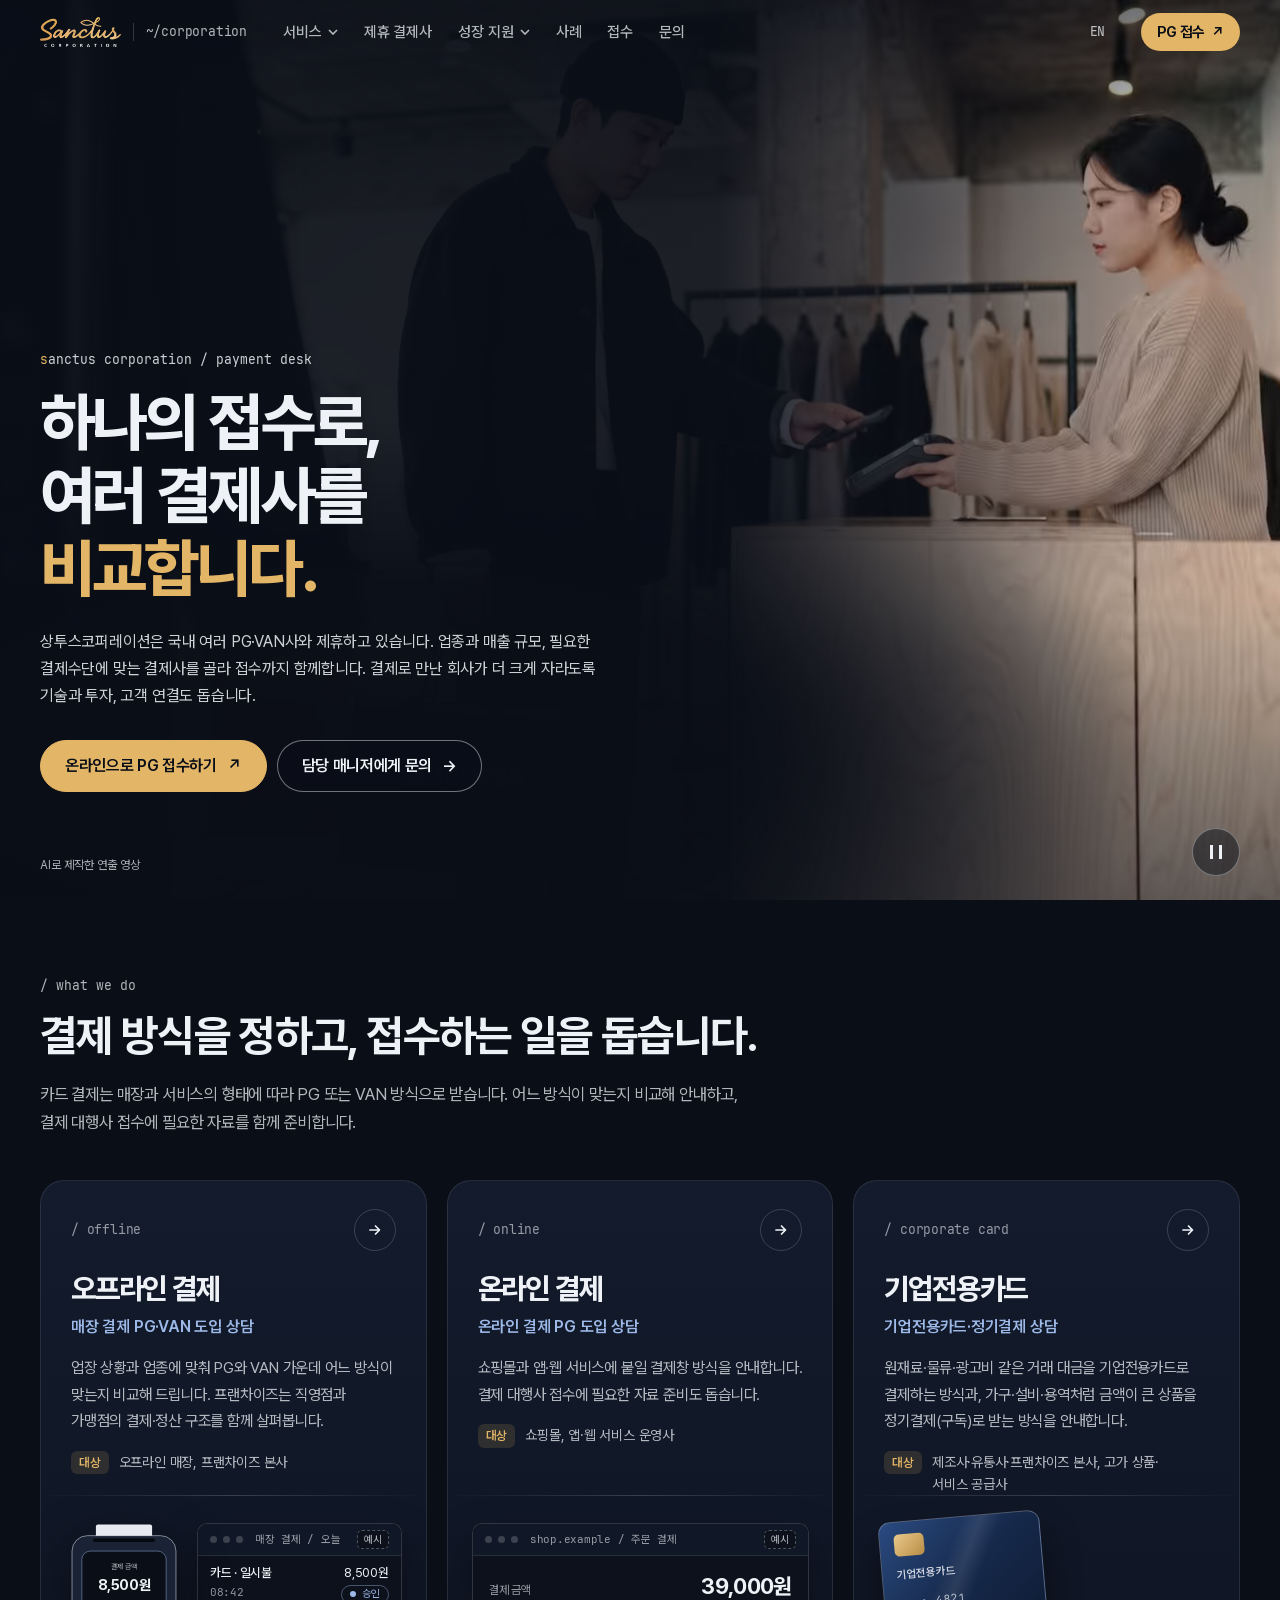
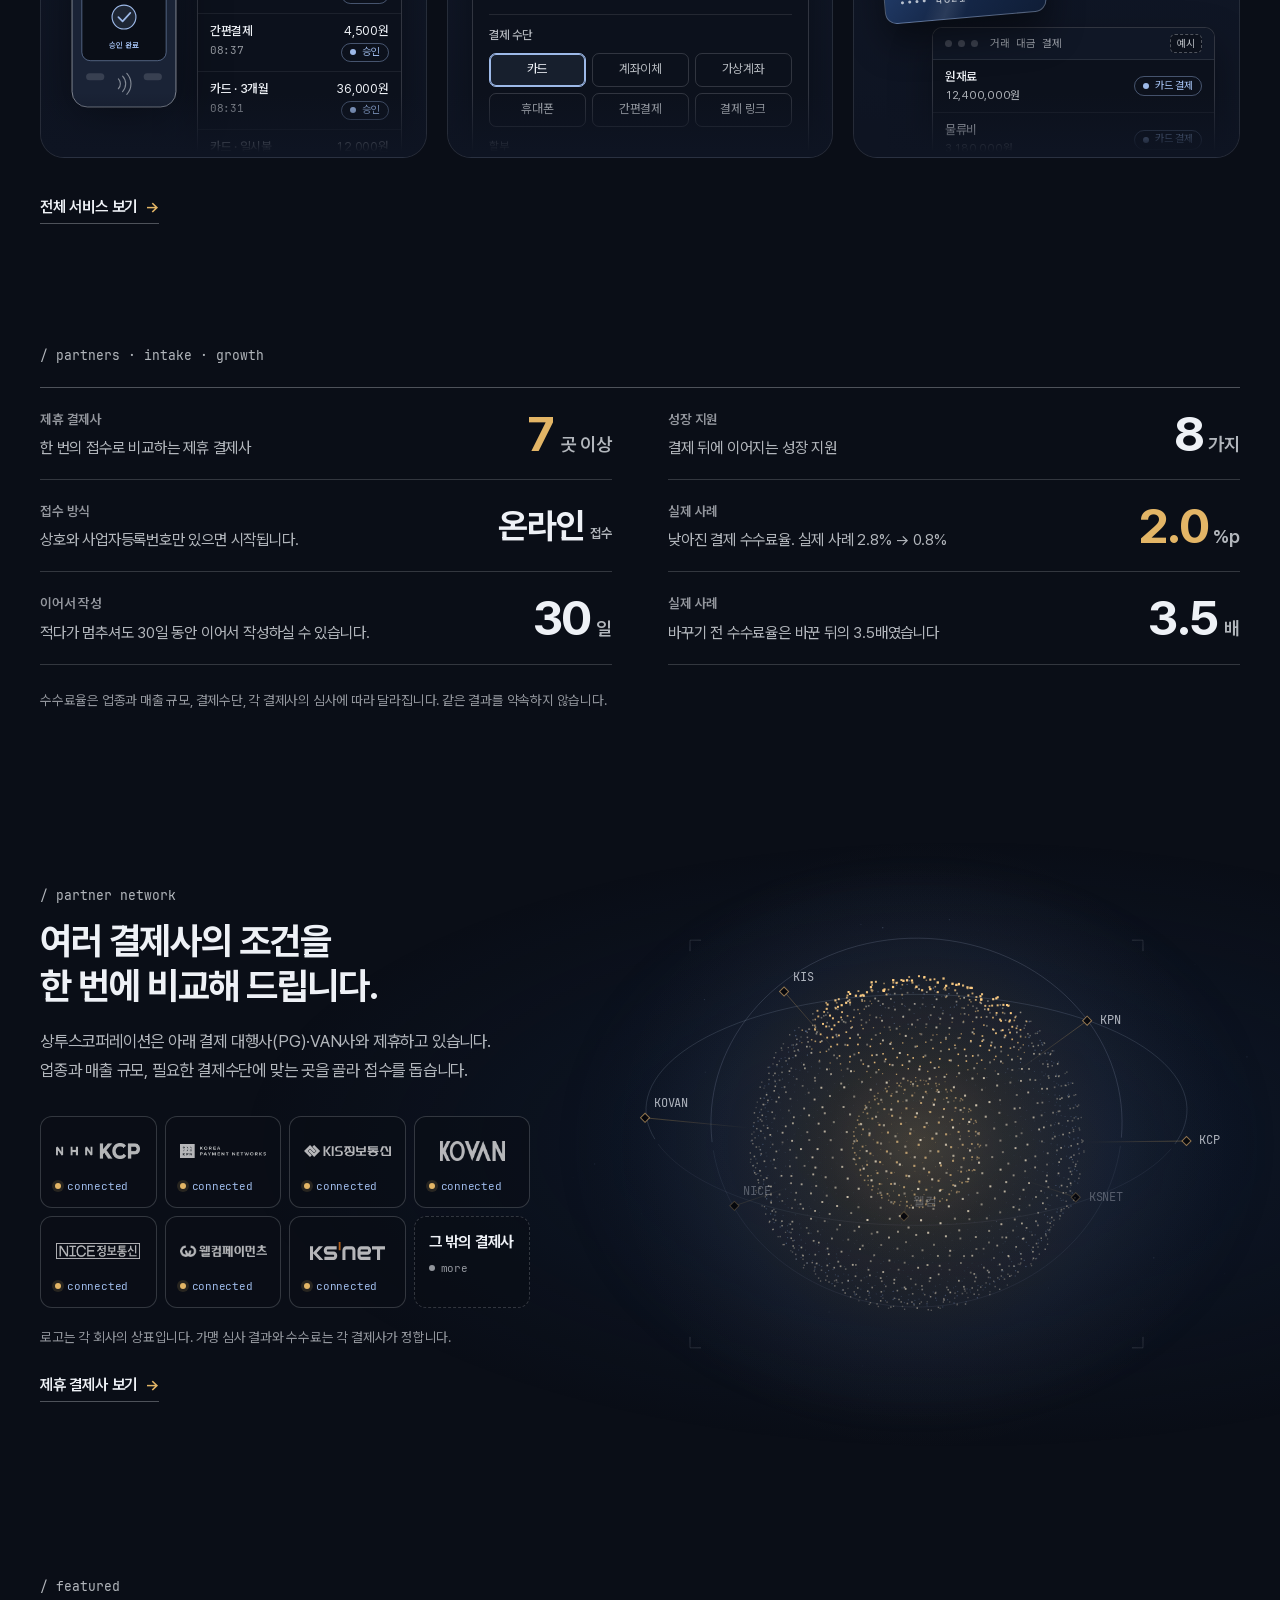
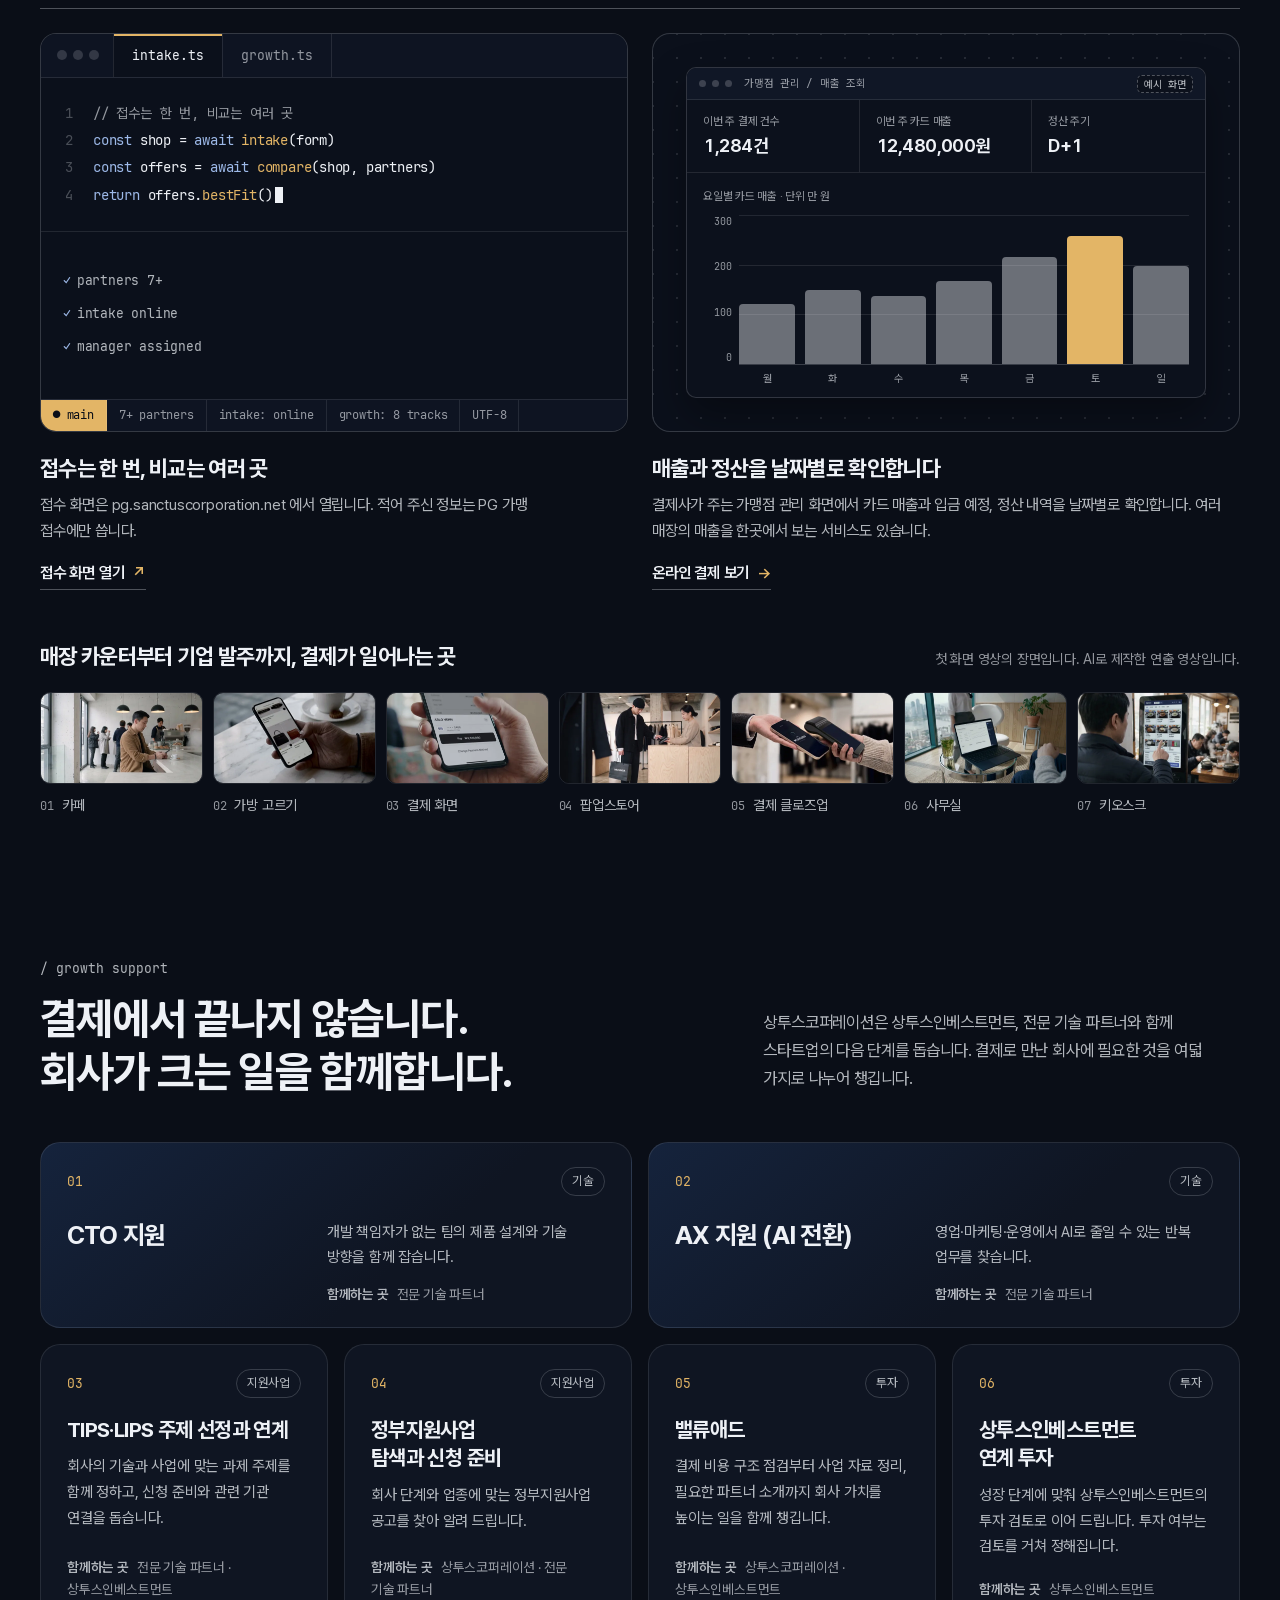
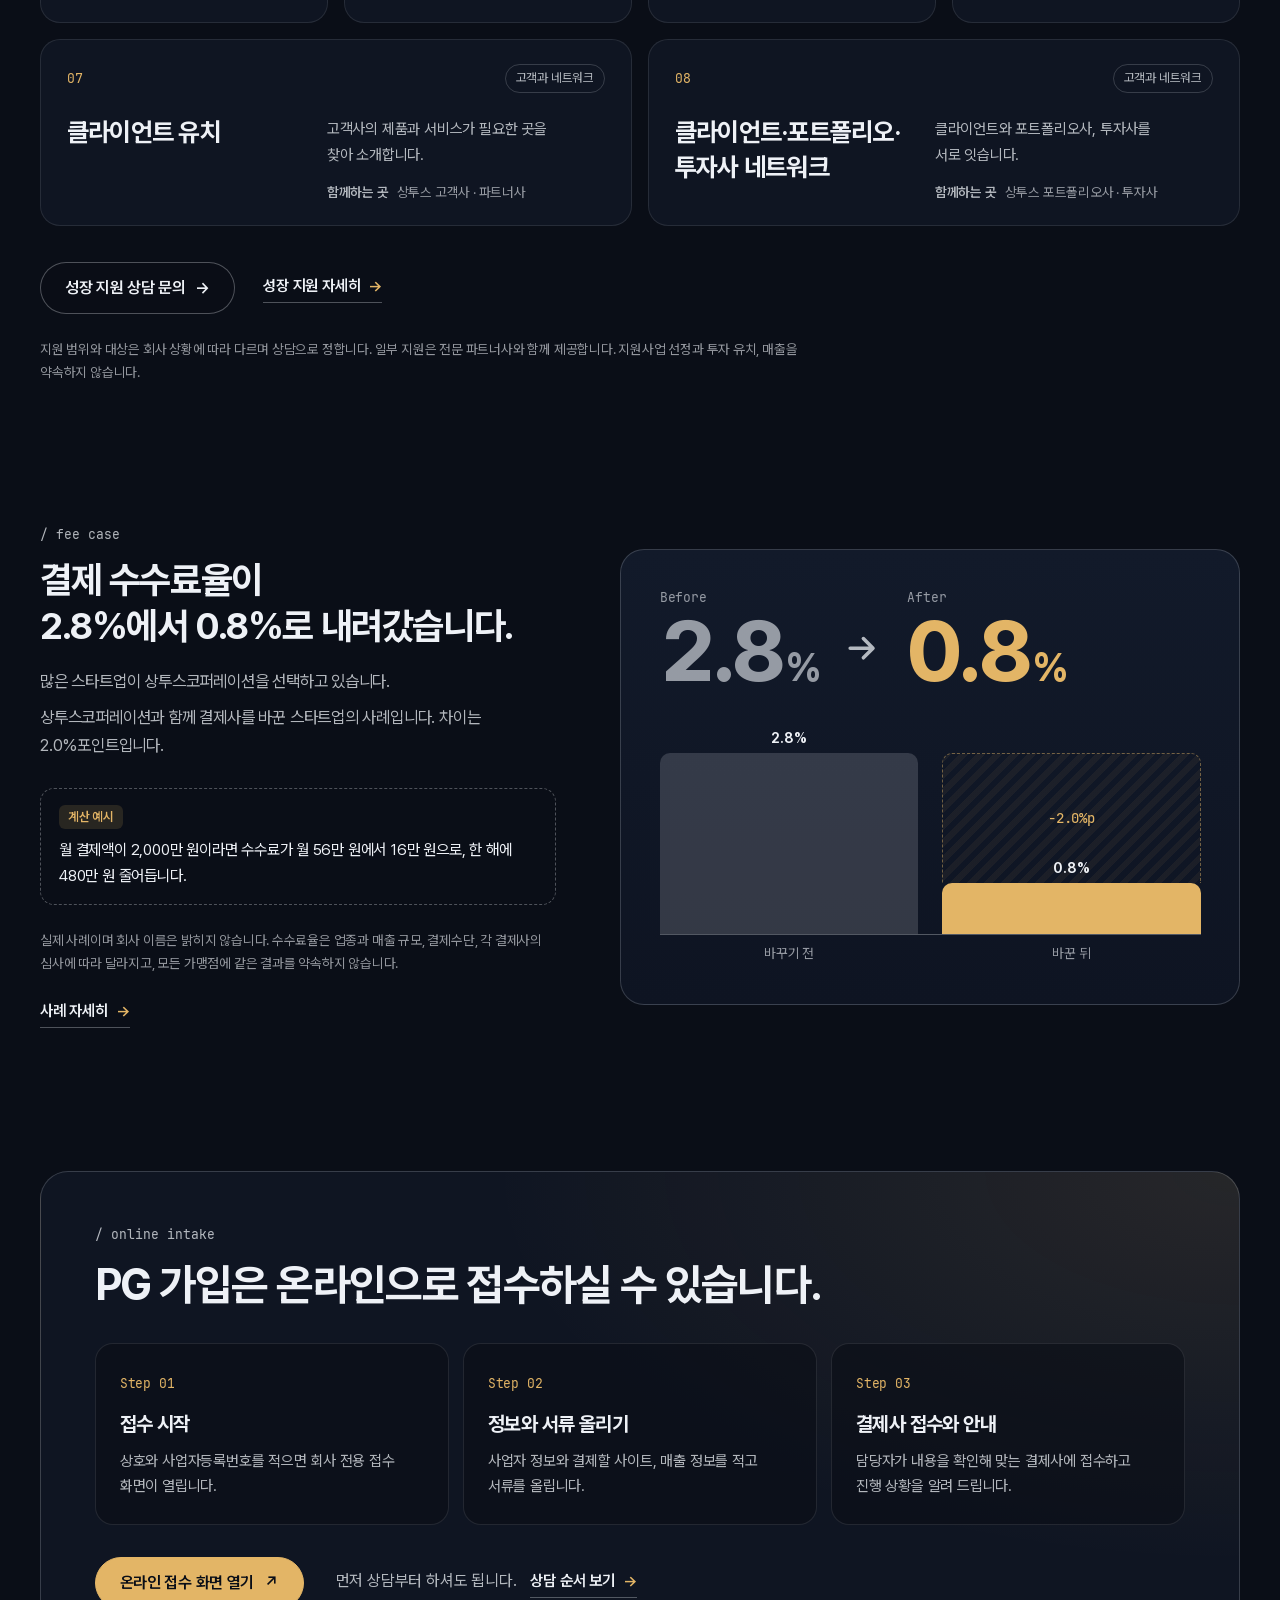
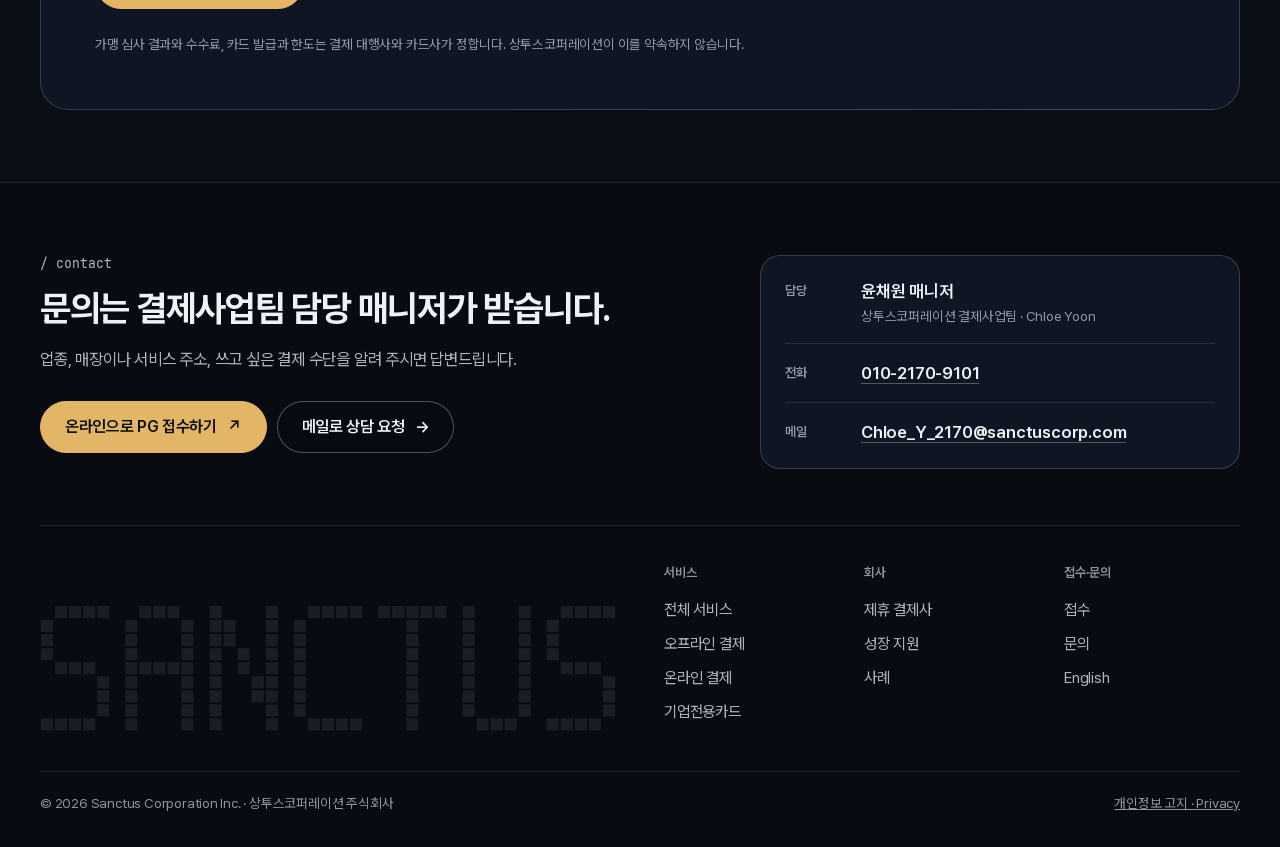
==== commit 6a8b85c5: "feat: 제휴사 로고(흰색 단색)와 첫 화면 영상 3차 반영 - 제휴 결제사 로고를 칩 없이 네이비 위 흰색 단색으로(공식 흰색판 3곳, CSS 실루엣 4곳) - 첫 화면 영상·" ====
--- a/index.html
+++ b/index.html
@@ -19,7 +19,7 @@
 <meta property="og:image" content="https://sanctuscorporation.com/assets/og-image.png">
 <meta name="twitter:card" content="summary_large_image">
 <link rel="preload" href="assets/fonts/pretendard-var-ks.woff2" as="font" type="font/woff2" crossorigin>
-<link rel="stylesheet" href="css/v4.css?v4-20261119"><link rel="stylesheet" href="css/mocks.css?v4-20261119">
+<link rel="stylesheet" href="css/v4.css?v4-20261119b"><link rel="stylesheet" href="css/mocks.css?v4-20261119b">
 <script>(function(){var d=document.documentElement;d.className='js';if(window.matchMedia&&matchMedia('(prefers-reduced-motion: reduce)').matches)d.className+=' rm';setTimeout(function(){d.classList.add('go')},1600)})();(function(){var m={"work":"services/","network":"partners/","case":"cases/","value":"cases/","growth":"growth/","apply":"apply/","en":"en/","contact":"contact/"},h=location.hash.slice(1);if(h&&Object.prototype.hasOwnProperty.call(m,h))location.replace(m[h])})()</script>
 <script type="application/ld+json">{"@context": "https://schema.org", "@type": "Organization", "name": "상투스코퍼레이션 주식회사", "alternateName": "Sanctus Corporation Inc.", "url": "https://sanctuscorporation.com/", "logo": "https://sanctuscorporation.com/assets/sanctus-corporation-logo.png", "contactPoint": {"@type": "ContactPoint", "contactType": "customer service", "email": "Chloe_Y_2170@sanctuscorp.com", "telephone": "+82-10-2170-9101", "availableLanguage": ["ko"]}}</script>
 </head>
@@ -30,13 +30,13 @@
 <section class="hero" id="top" aria-labelledby="hero-h"><div class="hero-media" id="hero-media"><picture class="hero-poster"><source media="(max-aspect-ratio: 1/1)" srcset="assets/video/hero-poster-4x5.webp"><img src="assets/video/hero-poster-16x9.webp" width="1920" height="1080" alt="" decoding="async" fetchpriority="high"></picture><video class="hero-video" id="hero-video" muted loop playsinline preload="metadata" aria-label="매장, 온라인 쇼핑, 무인 주문기, 기업 거래 등 여러 곳에서 결제하는 모습. AI로 제작한 연출 영상입니다."><source media="(max-aspect-ratio: 1/1)" src="assets/video/hero-4x5.webm" type="video/webm"><source media="(max-aspect-ratio: 1/1)" src="assets/video/hero-4x5.mp4" type="video/mp4"><source src="assets/video/hero-16x9.webm" type="video/webm"><source src="assets/video/hero-16x9.mp4" type="video/mp4"></video><div class="hero-shade" aria-hidden="true"></div></div><div class="wrap hero-copy"><p class="eyebrow hero-eb">sanctus corporation / payment desk</p><h1 id="hero-h" aria-label="하나의 접수로, 여러 결제사를 비교합니다."><span class="ln"><span style="--l:0">하나의 접수로,</span></span><span class="ln"><span style="--l:1">여러 결제사를</span></span><span class="ln"><span style="--l:2"><em>비교합니다.</em></span></span></h1><p class="hero-lede">상투스코퍼레이션은 국내 여러 PG·VAN사와 제휴하고 있습니다. 업종과 매출 규모, 필요한 결제수단에 맞는 결제사를 골라 접수까지 함께합니다. 결제로 만난 회사가 더 크게 자라도록 기술과 투자, 고객 연결도 돕습니다.</p><div class="btns hero-btns"><a class="btn pri" href="https://pg.sanctuscorporation.net/" target="_blank" rel="noopener">온라인으로 PG 접수하기 <i aria-hidden="true">↗</i></a><a class="btn" href="contact/">담당 매니저에게 문의 <i aria-hidden="true">→</i></a></div></div><div class="wrap hero-foot"><p class="hero-ai">AI로 제작한 연출 영상</p><button type="button" class="hero-pause" id="hero-pause" aria-pressed="false" aria-label="영상 멈춤" hidden><span aria-hidden="true"></span></button></div></section>
 <section class="sec services" id="services" aria-labelledby="services-h"><div class="wrap"><div class="sec-head"><p class="eyebrow">/ what we do</p><h2 id="services-h">결제 방식을 정하고, <span class="nb">접수하는 일을 돕습니다.</span></h2><p class="lede">카드 결제는 매장과 서비스의 형태에 따라 PG 또는 VAN 방식으로 받습니다. 어느 방식이 맞는지 비교해 안내하고, 결제 대행사 접수에 필요한 자료를 함께 준비합니다.</p></div><div class="svc-grid"><article class="svc rv" style="--i:0"><div class="svc-top"><div class="svc-row"><p class="svc-tag">/ offline</p><span class="arr" aria-hidden="true"><svg viewBox="0 0 16 16" aria-hidden="true"><path d="M3 8h9M8.5 4l4 4-4 4"/></svg></span></div><h3><a class="stretch" href="services/offline/">오프라인 결제</a></h3><p class="svc-sub">매장 결제 PG·VAN 도입 상담</p><p class="svc-desc">업장 상황과 업종에 맞춰 PG와 VAN 가운데 어느 방식이 맞는지 비교해 드립니다. 프랜차이즈는 직영점과 가맹점의 결제·정산 구조를 함께 살펴봅니다.</p><p class="who"><b>대상</b><span>오프라인 매장, 프랜차이즈 본사</span></p></div><div class="svc-fig anim" aria-hidden="true"><div class="mk mk-term" aria-label="매장 카드 단말기 결제 예시 화면"><svg class="tm-dev" viewBox="0 0 168 268" aria-hidden="true"><rect class="paper" x="44" y="2" width="80" height="30" rx="3"/><path class="tear" d="M44 26l6-4 6 4 6-4 6 4 6-4 6 4 6-4 6 4 6-4 6 4 6-4 6 4 6-4"/><rect class="body" x="10" y="18" width="148" height="244" rx="22"/><rect class="slot" x="40" y="22" width="88" height="5" rx="2.5"/><rect class="screen" x="24" y="40" width="120" height="156" rx="12"/><text class="t1" x="84" y="66" text-anchor="middle">결제 금액</text><text class="t2" x="84" y="96" text-anchor="middle">8,500원</text><circle class="ok-ring" cx="84" cy="134" r="17"/><path class="ok-tick" d="M76 134l6 6 11-12"/><text class="t3" x="84" y="178" text-anchor="middle">승인 완료</text><path class="nfc" d="M76 222a10 10 0 0 1 0 14M82 218a16 16 0 0 1 0 22M88 214a22 22 0 0 1 0 30"/><rect class="btn-s" x="30" y="214" width="26" height="10" rx="5"/><rect class="btn-s" x="112" y="214" width="26" height="10" rx="5"/></svg><div class="mk-win tm-log"><div class="mk-bar"><i></i><i></i><i></i><span>매장 결제 / 오늘</span><em class="ex">예시</em></div><ol class="tm-rows"><li style="--i:0"><span class="t">08:42</span><span class="nm">카드 · 일시불</span><span class="am">8,500원</span><span class="st ok">승인</span></li><li style="--i:1"><span class="t">08:37</span><span class="nm">간편결제</span><span class="am">4,500원</span><span class="st ok">승인</span></li><li style="--i:2"><span class="t">08:31</span><span class="nm">카드 · 3개월</span><span class="am">36,000원</span><span class="st ok">승인</span></li><li style="--i:3"><span class="t">08:24</span><span class="nm">카드 · 일시불</span><span class="am">12,000원</span><span class="st ok">승인</span></li></ol></div></div></div></article><article class="svc rv" style="--i:1"><div class="svc-top"><div class="svc-row"><p class="svc-tag">/ online</p><span class="arr" aria-hidden="true"><svg viewBox="0 0 16 16" aria-hidden="true"><path d="M3 8h9M8.5 4l4 4-4 4"/></svg></span></div><h3><a class="stretch" href="services/online/">온라인 결제</a></h3><p class="svc-sub">온라인 결제 PG 도입 상담</p><p class="svc-desc">쇼핑몰과 앱·웹 서비스에 붙일 결제창 방식을 안내합니다. 결제 대행사 접수에 필요한 자료 준비도 돕습니다.</p><p class="who"><b>대상</b><span>쇼핑몰, 앱·웹 서비스 운영사</span></p></div><div class="svc-fig anim" aria-hidden="true"><div class="mk mk-cm" aria-label="온라인 결제창 예시 화면"><div class="mk-win"><div class="mk-bar"><i></i><i></i><i></i><span>shop.example / 주문 결제</span><em class="ex">예시</em></div><div class="cm-in"><div class="cm-sum"><small>결제 금액</small><b>39,000원</b></div><p class="mk-h">결제 수단</p><div class="mk-methods"><span class="on" style="--i:0">카드</span><span style="--i:1">계좌이체</span><span style="--i:2">가상계좌</span><span style="--i:3">휴대폰</span><span style="--i:4">간편결제</span><span style="--i:5">결제 링크</span></div><span class="mk-field"><small>할부</small><span>일시불<i></i></span></span><span class="mk-btn">39,000원 결제하기</span></div></div></div></div></article><article class="svc rv" style="--i:2"><div class="svc-top"><div class="svc-row"><p class="svc-tag">/ corporate card</p><span class="arr" aria-hidden="true"><svg viewBox="0 0 16 16" aria-hidden="true"><path d="M3 8h9M8.5 4l4 4-4 4"/></svg></span></div><h3><a class="stretch" href="services/corporate-card/">기업전용카드</a></h3><p class="svc-sub">기업전용카드·정기결제 상담</p><p class="svc-desc">원재료·물류·광고비 같은 거래 대금을 기업전용카드로 결제하는 방식과, 가구·설비·용역처럼 금액이 큰 상품을 정기결제(구독)로 받는 방식을 안내합니다.</p><p class="who"><b>대상</b><span>제조사·유통사·프랜차이즈 본사, 고가 상품·서비스 공급사</span></p></div><div class="svc-fig anim" aria-hidden="true"><div class="mk mk-cc" aria-label="기업전용카드 거래 대금 결제 목록 예시 화면"><div class="cc-card" aria-hidden="true"><span class="cc-chip"></span><span class="cc-name">기업전용카드</span><span class="cc-no">•••• 4821</span></div><div class="mk-win cc-win"><div class="mk-bar"><i></i><i></i><i></i><span>거래 대금 결제</span><em class="ex">예시</em></div><ol class="cc-rows"><li style="--i:0"><span class="nm">원재료</span><span class="am">12,400,000원</span><span class="st ok">카드 결제</span></li><li style="--i:1"><span class="nm">물류비</span><span class="am">3,180,000원</span><span class="st ok">카드 결제</span></li><li style="--i:2"><span class="nm">광고비</span><span class="am">5,000,000원</span><span class="st ok">카드 결제</span></li><li style="--i:3"><span class="nm">제조비</span><span class="am">8,750,000원</span><span class="st next">결제 예정</span></li></ol></div></div></div></article></div><div class="sec-tail"><a class="more" href="services/">전체 서비스 보기 <i aria-hidden="true">→</i></a></div></div></section>
 <section class="sec stats" id="numbers" aria-labelledby="numbers-h"><div class="wrap"><div class="st-head"><p class="eyebrow" id="numbers-h">/ partners · intake · growth</p></div><ul class="st-rows" data-stats><li class="st-row" style="--i:0"><span class="st-k">제휴 결제사</span><span class="st-n">한 번의 접수로 비교하는 제휴 결제사</span><b class="st-v"><span data-count="7">7</span><i>곳 이상</i></b></li><li class="st-row" style="--i:1"><span class="st-k">접수 방식</span><span class="st-n">상호와 사업자등록번호만 있으면 시작됩니다.</span><b class="st-v word">온라인<i>접수</i></b></li><li class="st-row" style="--i:2"><span class="st-k">이어서 작성</span><span class="st-n">적다가 멈추셔도 30일 동안 이어서 작성하실 수 있습니다.</span><b class="st-v">30<i>일</i></b></li><li class="st-row" style="--i:3"><span class="st-k">성장 지원</span><span class="st-n">결제 뒤에 이어지는 성장 지원</span><b class="st-v">8<i>가지</i></b></li><li class="st-row" style="--i:4"><span class="st-k">실제 사례</span><span class="st-n">낮아진 결제 수수료율. 실제 사례 2.8% → 0.8%</span><b class="st-v">2.0<i>%p</i></b></li><li class="st-row" style="--i:5"><span class="st-k">실제 사례</span><span class="st-n">바꾸기 전 수수료율은 바꾼 뒤의 3.5배였습니다</span><b class="st-v">3.5<i>배</i></b></li></ul><p class="fine">수수료율은 업종과 매출 규모, 결제수단, 각 결제사의 심사에 따라 달라집니다. 같은 결과를 약속하지 않습니다.</p></div></section>
-<section class="sec globe-sec" id="network" aria-labelledby="network-h"><div class="wrap"><div class="gl-spot" aria-hidden="true"></div><div class="gl-grid"><div class="gl-copy"><div class="sec-head tight"><p class="eyebrow">/ partner network</p><h2 id="network-h">여러 결제사의 조건을 <span class="nb">한 번에</span> 비교해 드립니다.</h2><p class="lede">상투스코퍼레이션은 아래 결제 대행사(PG)·VAN사와 제휴하고 있습니다. 업종과 매출 규모, 필요한 결제수단에 맞는 곳을 골라 접수를 돕습니다.</p></div><ul class="gl-names rv" aria-label="제휴 결제사 약칭"><li style="--i:0"><b>KCP</b><span>connected</span></li><li style="--i:1"><b>KPN</b><span>connected</span></li><li style="--i:2"><b>KIS</b><span>connected</span></li><li style="--i:3"><b>KOVAN</b><span>connected</span></li><li style="--i:4"><b>NICE</b><span>connected</span></li><li style="--i:5"><b>웰컴</b><span>connected</span></li><li style="--i:6"><b>KSNET</b><span>connected</span></li><li class="etc" style="--i:7"><b>그 밖의 결제사</b><span>more</span></li></ul><p class="fine">표기는 각 회사의 약칭입니다. 가맹 심사 결과와 수수료는 각 결제사가 정합니다.</p><a class="more" href="partners/">제휴 결제사 보기 <i aria-hidden="true">→</i></a></div><div class="gl-stage" id="gl-stage"><canvas id="core" aria-hidden="true"></canvas><p class="sr">점으로 이루어진 지구본 둘레를 제휴 결제사 일곱 곳(KCP, KPN, KIS, KOVAN, NICE, 웰컴, KSNET)의 약칭이 돌고, 가운데에서 결제사 쪽으로 접수 신호가 날아가는 그림입니다.</p></div></div></div></section>
+<section class="sec globe-sec" id="network" aria-labelledby="network-h"><div class="wrap"><div class="gl-spot" aria-hidden="true"></div><div class="gl-grid"><div class="gl-copy"><div class="sec-head tight"><p class="eyebrow">/ partner network</p><h2 id="network-h">여러 결제사의 조건을 <span class="nb">한 번에</span> 비교해 드립니다.</h2><p class="lede">상투스코퍼레이션은 아래 결제 대행사(PG)·VAN사와 제휴하고 있습니다. 업종과 매출 규모, 필요한 결제수단에 맞는 곳을 골라 접수를 돕습니다.</p></div><ul class="gl-names rv" aria-label="제휴 결제사"><li style="--i:0"><div class="lg"><img src="assets/partners/kcp.png" alt="NHN KCP" width="600" height="108" decoding="async" style="--k:1.005"></div><span>connected</span></li><li style="--i:1"><div class="lg"><img class="wm" src="assets/partners/kpn.png" alt="한국결제네트웍스(KPN)" width="566" height="98" decoding="async" style="--k:1.025"></div><span>connected</span></li><li style="--i:2"><div class="lg"><img class="wm" src="assets/partners/kis.svg" alt="KIS정보통신" width="200" height="28" decoding="async" style="--k:1.15"></div><span>connected</span></li><li style="--i:3"><div class="lg"><img class="wm" src="assets/partners/kovan.png" alt="코밴(KOVAN)" width="100" height="30" decoding="async" style="--k:0.778;--mw:100px"></div><span>connected</span></li><li style="--i:4"><div class="lg"><img src="assets/partners/nice.png" alt="NICE정보통신" width="600" height="108" decoding="async" style="--k:1.005"></div><span>connected</span></li><li style="--i:5"><div class="lg"><img class="wm" src="assets/partners/welcome.png" alt="웰컴페이먼츠" width="488" height="66" decoding="async" style="--k:1.159"></div><span>connected</span></li><li style="--i:6"><div class="lg"><img src="assets/partners/ksnet.svg" alt="KSNET" width="94" height="21" decoding="async" style="--k:0.895"></div><span>connected</span></li><li class="etc" style="--i:7"><b>그 밖의 결제사</b><span>more</span></li></ul><p class="fine">로고는 각 회사의 상표입니다. 가맹 심사 결과와 수수료는 각 결제사가 정합니다.</p><a class="more" href="partners/">제휴 결제사 보기 <i aria-hidden="true">→</i></a></div><div class="gl-stage" id="gl-stage"><canvas id="core" aria-hidden="true"></canvas><p class="sr">점으로 이루어진 지구본 둘레를 제휴 결제사 일곱 곳(KCP, KPN, KIS, KOVAN, NICE, 웰컴, KSNET)의 약칭이 돌고, 가운데에서 결제사 쪽으로 접수 신호가 날아가는 그림입니다.</p></div></div></div></section>
 <section class="sec featured" id="featured" aria-labelledby="featured-h"><div class="wrap"><div class="fe-head"><p class="eyebrow">/ featured</p><h2 class="sr" id="featured-h">Featured</h2></div><div class="fe-grid2"><article class="fe-card fe-code rv"><div class="code" role="group" aria-label="접수는 한 번, 비교는 여러 곳이라는 뜻을 코드처럼 쓴 그림"><div class="code-bar"><span class="dots" aria-hidden="true"><i></i><i></i><i></i></span><div class="code-tabs" role="tablist" aria-label="코드 창"><button type="button" role="tab" id="code-intake-t" aria-controls="code-intake" aria-selected="true">intake.ts</button><button type="button" role="tab" id="code-growth-t" aria-controls="code-growth" aria-selected="false" tabindex="-1">growth.ts</button></div></div><div class="code-pane" id="code-intake" role="tabpanel" aria-labelledby="code-intake-t" tabindex="0"><pre><span class="l"><span class="lno">1</span><span class="c">// 접수는 한 번, 비교는 여러 곳</span></span><span class="l"><span class="lno">2</span><span class="k">const</span> <span class="v">shop</span> = <span class="k">await</span> <span class="f">intake</span>(<span class="v">form</span>)</span><span class="l"><span class="lno">3</span><span class="k">const</span> <span class="v">offers</span> = <span class="k">await</span> <span class="f">compare</span>(<span class="v">shop</span>, <span class="v">partners</span>)</span><span class="l"><span class="lno">4</span><span class="k">return</span> <span class="v">offers</span>.<span class="f">bestFit</span>()<i class="caret" aria-hidden="true"></i></span></pre><p class="code-out"><span><b>✓</b>partners 7+</span><span><b>✓</b>intake online</span><span><b>✓</b>manager assigned</span></p></div><div class="code-pane" id="code-growth" role="tabpanel" aria-labelledby="code-growth-t" tabindex="0"><pre><span class="l"><span class="lno">1</span><span class="c">// 결제에서 끝나지 않습니다.</span></span><span class="l"><span class="lno">2</span><span class="k">const</span> <span class="v">tracks</span> = [</span><span class="l"><span class="lno">3</span>  <span class="s">"CTO 지원"</span>, <span class="s">"AX 지원 (AI 전환)"</span>,</span><span class="l"><span class="lno">4</span>  <span class="s">"TIPS·LIPS 주제 선정과 연계"</span>, <span class="s">"정부지원사업 탐색과 신청 준비"</span>,</span><span class="l"><span class="lno">5</span>  <span class="s">"밸류애드"</span>, <span class="s">"상투스인베스트먼트 연계 투자"</span>,</span><span class="l"><span class="lno">6</span>  <span class="s">"클라이언트 유치"</span>, <span class="s">"클라이언트·포트폴리오·투자사 네트워크"</span>,</span><span class="l"><span class="lno">7</span>]</span><span class="l"><span class="lno">8</span><span class="k">return</span> <span class="f">grow</span>(<span class="v">shop</span>, <span class="v">tracks</span>)<i class="caret" aria-hidden="true"></i></span></pre><p class="code-out"><span><b>✓</b>growth: 8 tracks</span></p></div><p class="code-status" aria-hidden="true"><span>● main</span><span>7+ partners</span><span>intake: online</span><span>growth: 8 tracks</span><span>UTF-8</span></p></div><div class="fe-meta"><h3>접수는 한 번, 비교는 여러 곳</h3><p>접수 화면은 pg.sanctuscorporation.net 에서 열립니다. 적어 주신 정보는 PG 가맹 접수에만 씁니다.</p><a class="more" href="https://pg.sanctuscorporation.net/" target="_blank" rel="noopener">접수 화면 열기 <i aria-hidden="true">↗</i></a></div></article><article class="fe-card fe-screen rv" style="--i:1"><div class="fe-shot anim"><figure class="frame bare"><div class="mkbox"><div class="mk" aria-label="가맹점 매출 조회 예시 화면"><div class="mk-win"><div class="mk-bar"><i></i><i></i><i></i><span>가맹점 관리 / 매출 조회</span><em class="ex">예시 화면</em></div><div class="mk-kpi"><div><small>이번 주 결제 건수</small><b>1,284건</b></div><div><small>이번 주 카드 매출</small><b>12,480,000원</b></div><div><small>정산 주기</small><b>D+1</b></div></div><div class="mk-chart"><p class="mk-cap">요일별 카드 매출 · 단위 만 원</p><div class="mk-axis"><span>300</span><span>200</span><span>100</span><span>0</span></div><div class="mk-plot"><i style="--h:40%;--i:0"></i><i style="--h:50%;--i:1"></i><i style="--h:46%;--i:2"></i><i style="--h:56%;--i:3"></i><i style="--h:72%;--i:4"></i><i style="--h:86%;--i:5" class=on></i><i style="--h:66%;--i:6"></i></div><div class="mk-days"><span>월</span><span>화</span><span>수</span><span>목</span><span>금</span><span>토</span><span>일</span></div></div></div></div></div><figcaption class="sr">가맹점 매출 조회 예시 화면</figcaption></figure></div><div class="fe-meta"><h3>매출과 정산을 날짜별로 확인합니다</h3><p>결제사가 주는 가맹점 관리 화면에서 카드 매출과 입금 예정, 정산 내역을 날짜별로 확인합니다. 여러 매장의 매출을 한곳에서 보는 서비스도 있습니다.</p><a class="more" href="services/online/">온라인 결제 보기 <i aria-hidden="true">→</i></a></div></article></div><article class="fe-scenes rv"><div class="fs-head"><h3>매장 카운터부터 기업 발주까지, 결제가 일어나는 곳</h3><p>첫 화면 영상의 장면입니다. AI로 제작한 연출 영상입니다.</p></div><ol class="scenes" aria-label="결제 장면 일곱 가지"><li style="--i:0"><img src="assets/scenes/scene-1.webp" width="640" height="360" alt="" loading="lazy" decoding="async"><span><b>01</b>카페</span></li><li style="--i:1"><img src="assets/scenes/scene-2.webp" width="640" height="360" alt="" loading="lazy" decoding="async"><span><b>02</b>가방 고르기</span></li><li style="--i:2"><img src="assets/scenes/scene-3.webp" width="640" height="360" alt="" loading="lazy" decoding="async"><span><b>03</b>결제 화면</span></li><li style="--i:3"><img src="assets/scenes/scene-4.webp" width="640" height="360" alt="" loading="lazy" decoding="async"><span><b>04</b>팝업스토어</span></li><li style="--i:4"><img src="assets/scenes/scene-5.webp" width="640" height="360" alt="" loading="lazy" decoding="async"><span><b>05</b>결제 클로즈업</span></li><li style="--i:5"><img src="assets/scenes/scene-6.webp" width="640" height="360" alt="" loading="lazy" decoding="async"><span><b>06</b>사무실</span></li><li style="--i:6"><img src="assets/scenes/scene-7.webp" width="640" height="360" alt="" loading="lazy" decoding="async"><span><b>07</b>키오스크</span></li></ol></article></div></section>
 <section class="sec growth" id="growth" aria-labelledby="growth-h"><div class="wrap"><div class="sec-head"><p class="eyebrow">/ growth support</p><h2 id="growth-h">결제에서 끝나지 않습니다. <span class="nb">회사가 크는 일을 함께합니다.</span></h2><p class="lede">상투스코퍼레이션은 상투스인베스트먼트, 전문 기술 파트너와 함께 스타트업의 다음 단계를 돕습니다. 결제로 만난 회사에 필요한 것을 여덟 가지로 나누어 챙깁니다.</p></div><div class="gc-grid"><article class="gc rv s2" style="--i:0"><p class="gc-top"><b>01</b><span>기술</span></p><h3>CTO 지원</h3><p class="gc-t">개발 책임자가 없는 팀의 제품 설계와 기술 방향을 함께 잡습니다.</p><p class="gc-with"><b>함께하는 곳</b>전문 기술 파트너</p></article><article class="gc rv s2" style="--i:1"><p class="gc-top"><b>02</b><span>기술</span></p><h3>AX 지원 <span class="nb">(AI 전환)</span></h3><p class="gc-t">영업·마케팅·운영에서 AI로 줄일 수 있는 반복 업무를 찾습니다.</p><p class="gc-with"><b>함께하는 곳</b>전문 기술 파트너</p></article><article class="gc rv s1" style="--i:2"><p class="gc-top"><b>03</b><span>지원사업</span></p><h3>TIPS·LIPS 주제 선정과 연계</h3><p class="gc-t">회사의 기술과 사업에 맞는 과제 주제를 함께 정하고, 신청 준비와 관련 기관 연결을 돕습니다.</p><p class="gc-with"><b>함께하는 곳</b>전문 기술 파트너 · 상투스인베스트먼트</p></article><article class="gc rv s1" style="--i:3"><p class="gc-top"><b>04</b><span>지원사업</span></p><h3>정부지원사업 탐색과 신청 준비</h3><p class="gc-t">회사 단계와 업종에 맞는 정부지원사업 공고를 찾아 알려 드립니다.</p><p class="gc-with"><b>함께하는 곳</b>상투스코퍼레이션 · 전문 기술 파트너</p></article><article class="gc rv s1" style="--i:0"><p class="gc-top"><b>05</b><span>투자</span></p><h3>밸류애드</h3><p class="gc-t">결제 비용 구조 점검부터 사업 자료 정리, 필요한 파트너 소개까지 회사 가치를 높이는 일을 함께 챙깁니다.</p><p class="gc-with"><b>함께하는 곳</b>상투스코퍼레이션 · 상투스인베스트먼트</p></article><article class="gc rv s1" style="--i:1"><p class="gc-top"><b>06</b><span>투자</span></p><h3>상투스인베스트먼트 연계 투자</h3><p class="gc-t">성장 단계에 맞춰 상투스인베스트먼트의 투자 검토로 이어 드립니다. 투자 여부는 검토를 거쳐 정해집니다.</p><p class="gc-with"><b>함께하는 곳</b>상투스인베스트먼트</p></article><article class="gc rv s2" style="--i:2"><p class="gc-top"><b>07</b><span>고객과 네트워크</span></p><h3>클라이언트 유치</h3><p class="gc-t">고객사의 제품과 서비스가 필요한 곳을 찾아 소개합니다.</p><p class="gc-with"><b>함께하는 곳</b>상투스 고객사 · 파트너사</p></article><article class="gc rv s2" style="--i:3"><p class="gc-top"><b>08</b><span>고객과 네트워크</span></p><h3><span class="nb">클라이언트·포트폴리오·</span><span class="nb">투자사 네트워크</span></h3><p class="gc-t">클라이언트와 포트폴리오사, 투자사를 서로 잇습니다.</p><p class="gc-with"><b>함께하는 곳</b>상투스 포트폴리오사 · 투자사</p></article></div><div class="sec-tail"><div class="btns"><a class="btn" href="contact/">성장 지원 상담 문의 <i aria-hidden="true">→</i></a></div><a class="more" href="growth/">성장 지원 자세히 <i aria-hidden="true">→</i></a></div><p class="fine">지원 범위와 대상은 회사 상황에 따라 다르며 상담으로 정합니다. 일부 지원은 전문 파트너사와 함께 제공합니다. 지원사업 선정과 투자 유치, 매출을 약속하지 않습니다.</p></div></section>
 <section class="sec case" id="case" aria-labelledby="case-h"><div class="wrap"><div class="case-grid"><div class="case-copy"><div class="sec-head tight"><p class="eyebrow">/ fee case</p><h2 id="case-h">결제 수수료율이 <span class="nb">2.8%에서 0.8%로</span> 내려갔습니다.</h2><p class="lede">많은 스타트업이 상투스코퍼레이션을 선택하고 있습니다.</p><p class="lede">상투스코퍼레이션과 함께 결제사를 바꾼 스타트업의 사례입니다. 차이는 2.0%포인트입니다.</p></div><p class="case-calc"><span class="tag">계산 예시</span>월 결제액이 2,000만 원이라면 수수료가 월 56만 원에서 16만 원으로, 한 해에 480만 원 줄어듭니다.</p><p class="fine">실제 사례이며 회사 이름은 밝히지 않습니다. 수수료율은 업종과 매출 규모, 결제수단, 각 결제사의 심사에 따라 달라지고, 모든 가맹점에 같은 결과를 약속하지 않습니다.</p><a class="more" href="cases/">사례 자세히 <i aria-hidden="true">→</i></a></div><div class="case-fig rv anim"><div class="case-nums" role="img" aria-label="결제 수수료율 2.8퍼센트에서 0.8퍼센트로"><div class="was"><span>Before</span><b>2.8<i>%</i></b></div><span class="arw" aria-hidden="true"><svg viewBox="0 0 16 16" aria-hidden="true"><path d="M3 8h9M8.5 4l4 4-4 4"/></svg></span><div class="now"><span>After</span><b>0.8<i>%</i></b></div></div><div class="chart" aria-hidden="true"><div class="col"><div class="bar was" style="--h:100%"><em>2.8%</em></div><span>바꾸기 전</span></div><div class="col"><div class="ghost" style="--h:28.6%"><b>−2.0%p</b></div><div class="bar now" style="--h:28.6%"><em>0.8%</em></div><span>바꾼 뒤</span></div></div></div></div></div></section>
 <section class="sec cta home-apply" id="apply" aria-labelledby="apply-h"><div class="wrap"><div class="cta-box"><div class="sec-head"><p class="eyebrow">/ online intake</p><h2 id="apply-h">PG 가입은 온라인으로 접수하실 수 있습니다.</h2></div><ol class="steps"><li class="rv" style="--i:0"><span class="no">Step 01</span><h3>접수 시작</h3><p>상호와 사업자등록번호를 적으면 회사 전용 접수 화면이 열립니다.</p></li><li class="rv" style="--i:1"><span class="no">Step 02</span><h3>정보와 서류 올리기</h3><p>사업자 정보와 결제할 사이트, 매출 정보를 적고 서류를 올립니다.</p></li><li class="rv" style="--i:2"><span class="no">Step 03</span><h3>결제사 접수와 안내</h3><p>담당자가 내용을 확인해 맞는 결제사에 접수하고 진행 상황을 알려 드립니다.</p></li></ol><div class="cta-row"><div class="btns"><a class="btn pri" href="https://pg.sanctuscorporation.net/" target="_blank" rel="noopener">온라인 접수 화면 열기 <i aria-hidden="true">↗</i></a></div><p class="cta-side"><span>먼저 상담부터 하셔도 됩니다.</span> <a class="more" href="apply/">상담 순서 보기 <i aria-hidden="true">→</i></a></p></div><p class="fine">가맹 심사 결과와 수수료, 카드 발급과 한도는 결제 대행사와 카드사가 정합니다. 상투스코퍼레이션이 이를 약속하지 않습니다.</p></div></div></section>
 </main>
 <footer class="ft" id="contact-foot" aria-labelledby="ft-h"><div class="wrap"><div class="ft-top"><div class="ft-copy"><p class="eyebrow">/ contact</p><h2 id="ft-h">문의는 결제사업팀 담당 매니저가 받습니다.</h2><p class="lede">업종, 매장이나 서비스 주소, 쓰고 싶은 결제 수단을 알려 주시면 답변드립니다.</p><div class="btns"><a class="btn pri" href="https://pg.sanctuscorporation.net/" target="_blank" rel="noopener">온라인으로 PG 접수하기 <i aria-hidden="true">↗</i></a><a class="btn" href="mailto:Chloe_Y_2170@sanctuscorp.com?subject=%EA%B2%B0%EC%A0%9C%20%EC%83%81%EB%8B%B4%20%EC%9A%94%EC%B2%AD">메일로 상담 요청 <i aria-hidden="true">→</i></a></div></div><dl class="who"><div><dt>담당</dt><dd>윤채원 매니저<small>상투스코퍼레이션 결제사업팀 · Chloe Yoon</small></dd></div><div><dt>전화</dt><dd><a href="tel:01021709101">010-2170-9101</a></dd></div><div><dt>메일</dt><dd><a href="mailto:Chloe_Y_2170@sanctuscorp.com">Chloe_Y_2170@<wbr>sanctuscorp.com</a></dd></div></dl></div><div class="ft-mid"><svg class="pix ft-pix" viewBox="0 0 41 9" preserveAspectRatio="xMinYMax meet" aria-hidden="true" focusable="false"><rect x="1.07" y="0.07" width=".86" height=".86"/><rect x="2.07" y="0.07" width=".86" height=".86"/><rect x="3.07" y="0.07" width=".86" height=".86"/><rect x="4.07" y="0.07" width=".86" height=".86"/><rect x="0.07" y="1.07" width=".86" height=".86"/><rect x="0.07" y="2.07" width=".86" height=".86"/><rect x="0.07" y="3.07" width=".86" height=".86"/><rect x="1.07" y="4.07" width=".86" height=".86"/><rect x="2.07" y="4.07" width=".86" height=".86"/><rect x="3.07" y="4.07" width=".86" height=".86"/><rect x="4.07" y="5.07" width=".86" height=".86"/><rect x="4.07" y="6.07" width=".86" height=".86"/><rect x="4.07" y="7.07" width=".86" height=".86"/><rect x="0.07" y="8.07" width=".86" height=".86"/><rect x="1.07" y="8.07" width=".86" height=".86"/><rect x="2.07" y="8.07" width=".86" height=".86"/><rect x="3.07" y="8.07" width=".86" height=".86"/><rect x="7.07" y="0.07" width=".86" height=".86"/><rect x="8.07" y="0.07" width=".86" height=".86"/><rect x="9.07" y="0.07" width=".86" height=".86"/><rect x="6.07" y="1.07" width=".86" height=".86"/><rect x="10.07" y="1.07" width=".86" height=".86"/><rect x="6.07" y="2.07" width=".86" height=".86"/><rect x="10.07" y="2.07" width=".86" height=".86"/><rect x="6.07" y="3.07" width=".86" height=".86"/><rect x="10.07" y="3.07" width=".86" height=".86"/><rect x="6.07" y="4.07" width=".86" height=".86"/><rect x="7.07" y="4.07" width=".86" height=".86"/><rect x="8.07" y="4.07" width=".86" height=".86"/><rect x="9.07" y="4.07" width=".86" height=".86"/><rect x="10.07" y="4.07" width=".86" height=".86"/><rect x="6.07" y="5.07" width=".86" height=".86"/><rect x="10.07" y="5.07" width=".86" height=".86"/><rect x="6.07" y="6.07" width=".86" height=".86"/><rect x="10.07" y="6.07" width=".86" height=".86"/><rect x="6.07" y="7.07" width=".86" height=".86"/><rect x="10.07" y="7.07" width=".86" height=".86"/><rect x="6.07" y="8.07" width=".86" height=".86"/><rect x="10.07" y="8.07" width=".86" height=".86"/><rect x="12.07" y="0.07" width=".86" height=".86"/><rect x="16.07" y="0.07" width=".86" height=".86"/><rect x="12.07" y="1.07" width=".86" height=".86"/><rect x="13.07" y="1.07" width=".86" height=".86"/><rect x="16.07" y="1.07" width=".86" height=".86"/><rect x="12.07" y="2.07" width=".86" height=".86"/><rect x="13.07" y="2.07" width=".86" height=".86"/><rect x="16.07" y="2.07" width=".86" height=".86"/><rect x="12.07" y="3.07" width=".86" height=".86"/><rect x="14.07" y="3.07" width=".86" height=".86"/><rect x="16.07" y="3.07" width=".86" height=".86"/><rect x="12.07" y="4.07" width=".86" height=".86"/><rect x="14.07" y="4.07" width=".86" height=".86"/><rect x="16.07" y="4.07" width=".86" height=".86"/><rect x="12.07" y="5.07" width=".86" height=".86"/><rect x="15.07" y="5.07" width=".86" height=".86"/><rect x="16.07" y="5.07" width=".86" height=".86"/><rect x="12.07" y="6.07" width=".86" height=".86"/><rect x="15.07" y="6.07" width=".86" height=".86"/><rect x="16.07" y="6.07" width=".86" height=".86"/><rect x="12.07" y="7.07" width=".86" height=".86"/><rect x="16.07" y="7.07" width=".86" height=".86"/><rect x="12.07" y="8.07" width=".86" height=".86"/><rect x="16.07" y="8.07" width=".86" height=".86"/><rect x="19.07" y="0.07" width=".86" height=".86"/><rect x="20.07" y="0.07" width=".86" height=".86"/><rect x="21.07" y="0.07" width=".86" height=".86"/><rect x="22.07" y="0.07" width=".86" height=".86"/><rect x="18.07" y="1.07" width=".86" height=".86"/><rect x="18.07" y="2.07" width=".86" height=".86"/><rect x="18.07" y="3.07" width=".86" height=".86"/><rect x="18.07" y="4.07" width=".86" height=".86"/><rect x="18.07" y="5.07" width=".86" height=".86"/><rect x="18.07" y="6.07" width=".86" height=".86"/><rect x="18.07" y="7.07" width=".86" height=".86"/><rect x="19.07" y="8.07" width=".86" height=".86"/><rect x="20.07" y="8.07" width=".86" height=".86"/><rect x="21.07" y="8.07" width=".86" height=".86"/><rect x="22.07" y="8.07" width=".86" height=".86"/><rect x="24.07" y="0.07" width=".86" height=".86"/><rect x="25.07" y="0.07" width=".86" height=".86"/><rect x="26.07" y="0.07" width=".86" height=".86"/><rect x="27.07" y="0.07" width=".86" height=".86"/><rect x="28.07" y="0.07" width=".86" height=".86"/><rect x="26.07" y="1.07" width=".86" height=".86"/><rect x="26.07" y="2.07" width=".86" height=".86"/><rect x="26.07" y="3.07" width=".86" height=".86"/><rect x="26.07" y="4.07" width=".86" height=".86"/><rect x="26.07" y="5.07" width=".86" height=".86"/><rect x="26.07" y="6.07" width=".86" height=".86"/><rect x="26.07" y="7.07" width=".86" height=".86"/><rect x="26.07" y="8.07" width=".86" height=".86"/><rect x="30.07" y="0.07" width=".86" height=".86"/><rect x="34.07" y="0.07" width=".86" height=".86"/><rect x="30.07" y="1.07" width=".86" height=".86"/><rect x="34.07" y="1.07" width=".86" height=".86"/><rect x="30.07" y="2.07" width=".86" height=".86"/><rect x="34.07" y="2.07" width=".86" height=".86"/><rect x="30.07" y="3.07" width=".86" height=".86"/><rect x="34.07" y="3.07" width=".86" height=".86"/><rect x="30.07" y="4.07" width=".86" height=".86"/><rect x="34.07" y="4.07" width=".86" height=".86"/><rect x="30.07" y="5.07" width=".86" height=".86"/><rect x="34.07" y="5.07" width=".86" height=".86"/><rect x="30.07" y="6.07" width=".86" height=".86"/><rect x="34.07" y="6.07" width=".86" height=".86"/><rect x="30.07" y="7.07" width=".86" height=".86"/><rect x="34.07" y="7.07" width=".86" height=".86"/><rect x="31.07" y="8.07" width=".86" height=".86"/><rect x="32.07" y="8.07" width=".86" height=".86"/><rect x="33.07" y="8.07" width=".86" height=".86"/><rect x="37.07" y="0.07" width=".86" height=".86"/><rect x="38.07" y="0.07" width=".86" height=".86"/><rect x="39.07" y="0.07" width=".86" height=".86"/><rect x="40.07" y="0.07" width=".86" height=".86"/><rect x="36.07" y="1.07" width=".86" height=".86"/><rect x="36.07" y="2.07" width=".86" height=".86"/><rect x="36.07" y="3.07" width=".86" height=".86"/><rect x="37.07" y="4.07" width=".86" height=".86"/><rect x="38.07" y="4.07" width=".86" height=".86"/><rect x="39.07" y="4.07" width=".86" height=".86"/><rect x="40.07" y="5.07" width=".86" height=".86"/><rect x="40.07" y="6.07" width=".86" height=".86"/><rect x="40.07" y="7.07" width=".86" height=".86"/><rect x="36.07" y="8.07" width=".86" height=".86"/><rect x="37.07" y="8.07" width=".86" height=".86"/><rect x="38.07" y="8.07" width=".86" height=".86"/><rect x="39.07" y="8.07" width=".86" height=".86"/></svg><div class="ft-map"><div><p class="fm-h">서비스</p><ul><li><a href="services/">전체 서비스</a></li><li><a href="services/offline/">오프라인 결제</a></li><li><a href="services/online/">온라인 결제</a></li><li><a href="services/corporate-card/">기업전용카드</a></li></ul></div><div><p class="fm-h">회사</p><ul><li><a href="partners/">제휴 결제사</a></li><li><a href="growth/">성장 지원</a></li><li><a href="cases/">사례</a></li></ul></div><div><p class="fm-h">접수·문의</p><ul><li><a href="apply/">접수</a></li><li><a href="contact/">문의</a></li><li><a href="en/" lang="en">English</a></li></ul></div></div></div><div class="ft-end"><span>© 2026 Sanctus Corporation Inc. · 상투스코퍼레이션 주식회사</span><a href="privacy.html">개인정보 고지 · Privacy</a></div></div></footer>
-<script src="js/v4.js?v4-20261119" defer></script><script src="js/globe.js?v4-20261119" defer></script>
+<script src="js/v4.js?v4-20261119b" defer></script><script src="js/globe.js?v4-20261119b" defer></script>
 </body>
 </html>
--- a/css/v4.css
+++ b/css/v4.css
@@ -1065,3 +1065,25 @@
 @media (max-width:1023px){.bt-fig:has(.cs-lg){padding-bottom:52px}}  /* 기업전용카드 «현금 흐름» 범례가 칸 아래 흐림에 덮이지 않게 */
 .bt-fig:has(.po){padding-bottom:52px}  /* 온라인 «판매자별 지급» 판매자 A·B·C 상자가 칸 아래에서 잘리지 않게(L8) */
 .c4-ph .mk-field>span.c4-acct{white-space:normal;flex-wrap:wrap;height:auto;min-height:36px;padding-top:6px;padding-bottom:6px;row-gap:4px}
+
+/* ========== 제휴사 로고(11-19) — 이름 글자 대신 공식 로고(BUILD_NOTES 13·14장) ==========
+   11-19 «2번»: 칩(밝은 바탕) 없이 네이비 위에 흰색 단색으로 바로 둡니다. 공식 흰색판은 파일 그대로, 흰색판이 없는 로고는
+   .wm(흰색 실루엣 필터). 평소 불투명도 .7, 칸에 마우스를 올리거나 초점이 들어오면 1. 금색은 장식에만(칸 테두리·connected 점).
+   크기는 «면적 맞춤»: 폭 = 칸 공통 폭(--lg-s) × 로고별 k(√(가로세로 비 ÷ 5.5), lib/logos.py 가 style 에 줌),
+   높이는 비율대로 따라와 늘어나거나 찌그러지지 않습니다. 로고 자리(.lg)의 높이·옆 여백은 칩이 있던 때 그대로라 칸 배치가 같습니다.
+   --lg-s 의 px 상한은 «가장 덜 납작한 로고(KOVAN, 비 3.33 ÷ k 0.778 = 4.28)의 높이 ≤ 자리 높이의 0.4» 가 되게 정했습니다. */
+.lg{display:flex;align-items:center;justify-content:center;min-width:0;height:var(--lg-h);padding:0 var(--lg-px);container-type:inline-size}
+.lg img,.lg-node img{display:block;min-width:0;width:calc(var(--lg-s) * var(--k,1));max-width:min(100%,var(--mw,100%));height:auto;opacity:.7;transition:opacity .2s var(--e-ui)}
+.lg img.wm,.lg-node img.wm{filter:brightness(0) invert(1)}
+.gl-names li:not(.etc),.pr li:not(.etc){transition:border-color .2s var(--e-ui)}
+.gl-names li:not(.etc):hover,.gl-names li:not(.etc):focus-within,.pr li:not(.etc):hover,.pr li:not(.etc):focus-within,
+.pt-grid li:not(.etc):hover,.pt-grid li:not(.etc):focus-within,.fw-nodes li.lg-node:hover{border-color:var(--amber)}
+.gl-names li:hover .lg img,.gl-names li:focus-within .lg img,.pr li:hover .lg img,.pr li:focus-within .lg img,
+.pt-grid li:hover .lg img,.pt-grid li:focus-within .lg img,.fw-nodes li.lg-node:hover img{opacity:1}
+.gl-names li:not(.etc) span::before,.pr li:not(.etc) span::before{background:var(--amber);box-shadow:0 0 0 3px var(--amber-soft)}
+.pt-grid li:not(.etc) .pt-st::before{background:var(--amber);box-shadow:0 0 0 4px var(--amber-soft)}
+.gl-names .lg,.pr .lg{--lg-h:44px;--lg-px:0px;--lg-s:min(100cqw,84px)}      /* 84 ≈ 4.28 × 19.6(자리 44 의 0.45). 11-19 «2번»: 칩이 없어 옆 여백 0, 상한 72 → 84(메인 1440 의 좁은 칸에서 흰 로고가 작아 보이지 않게) */
+.pt-grid .lg{--lg-h:80px;--lg-px:18px;--lg-s:min(86cqw,137px);border-radius:12px}  /* 137 = 4.28 × 32 */
+@media (max-width:899px){.pt-grid .lg{--lg-h:60px;--lg-px:14px;--lg-s:min(86cqw,102px)}}  /* 102 = 4.28 × 24 */
+/* 연결 구조도: 결제사 칸은 다른 칸과 같은 어두운 칸 위에 흰색 로고(칸 크기·간격은 그대로) */
+.fw-nodes li.lg-node{display:flex;align-items:center;justify-content:center;min-height:46px;padding:0 12px;container-type:inline-size;transition:border-color .2s var(--e-ui);--lg-s:min(86cqw,88px)}  /* 88 ≈ 4.28 × 20.5(칸 최소 높이 46 안). 11-19 «2번»: 77 → 88 */
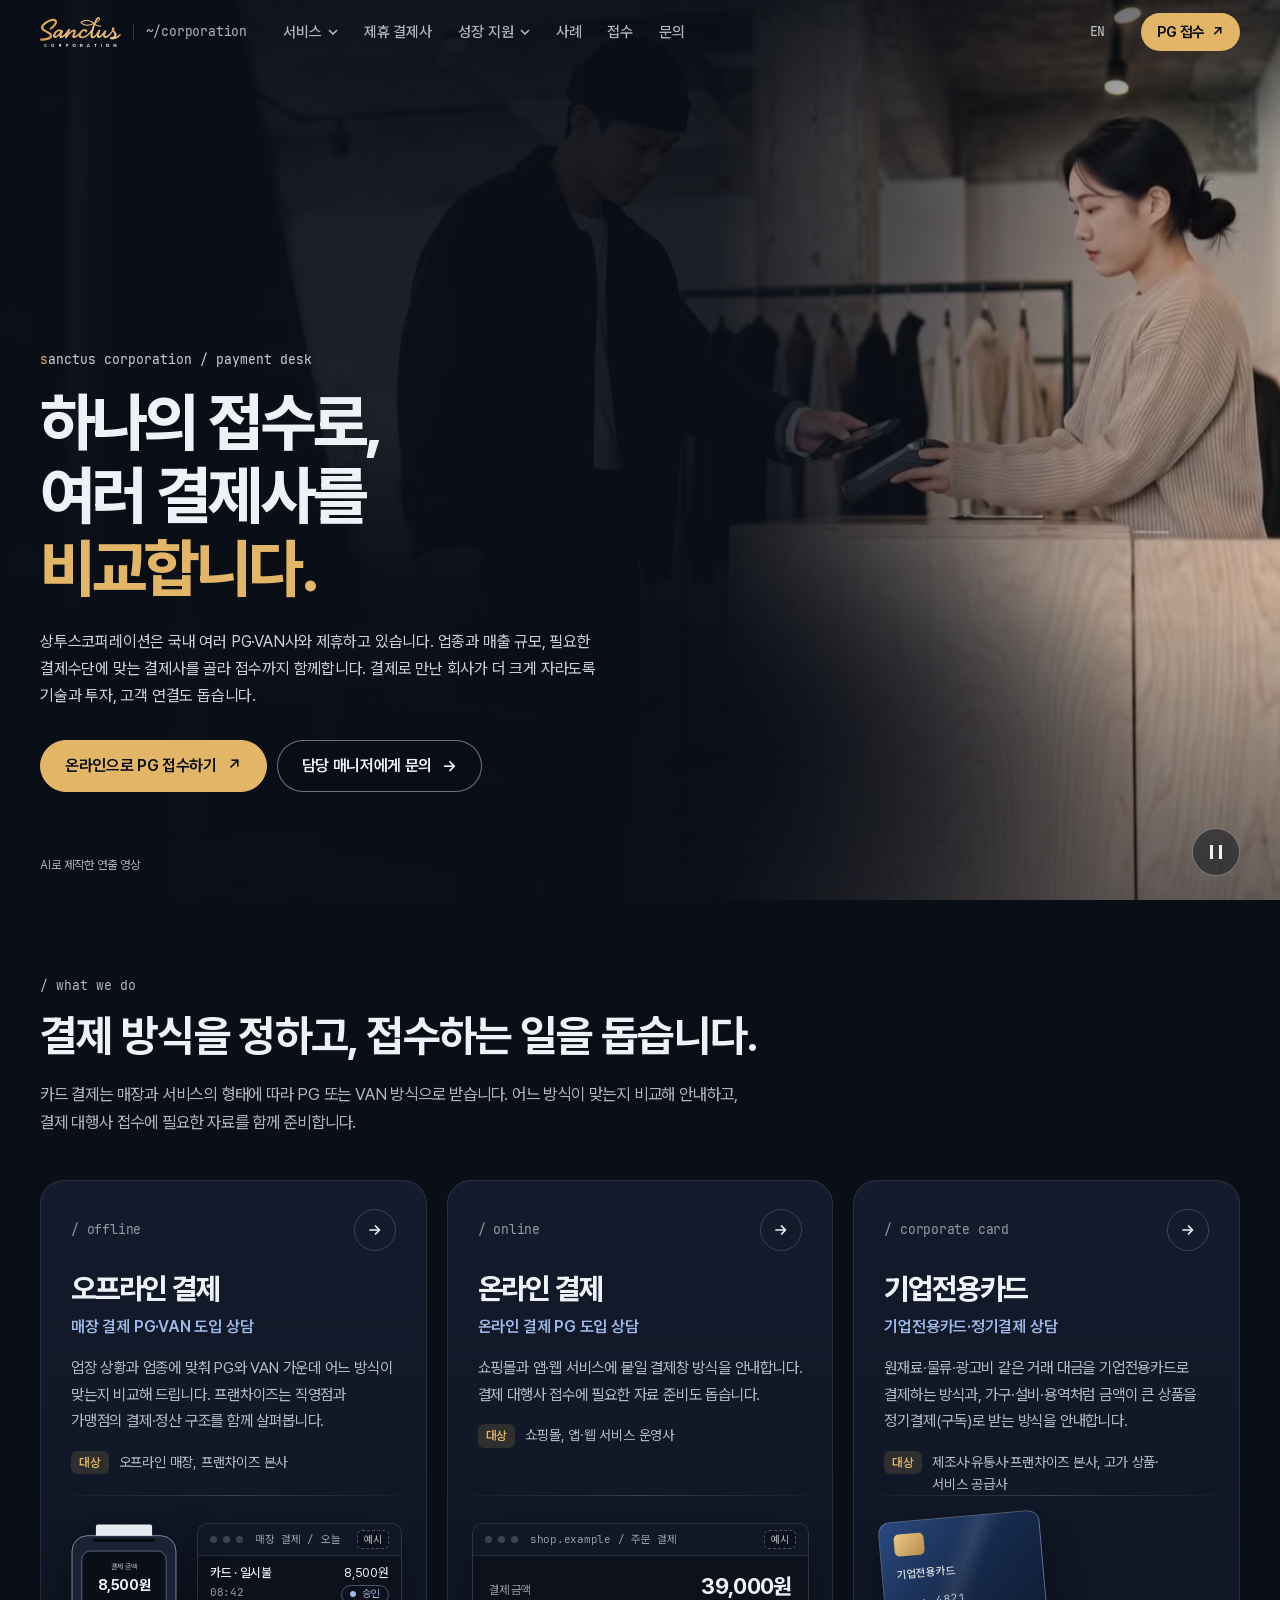
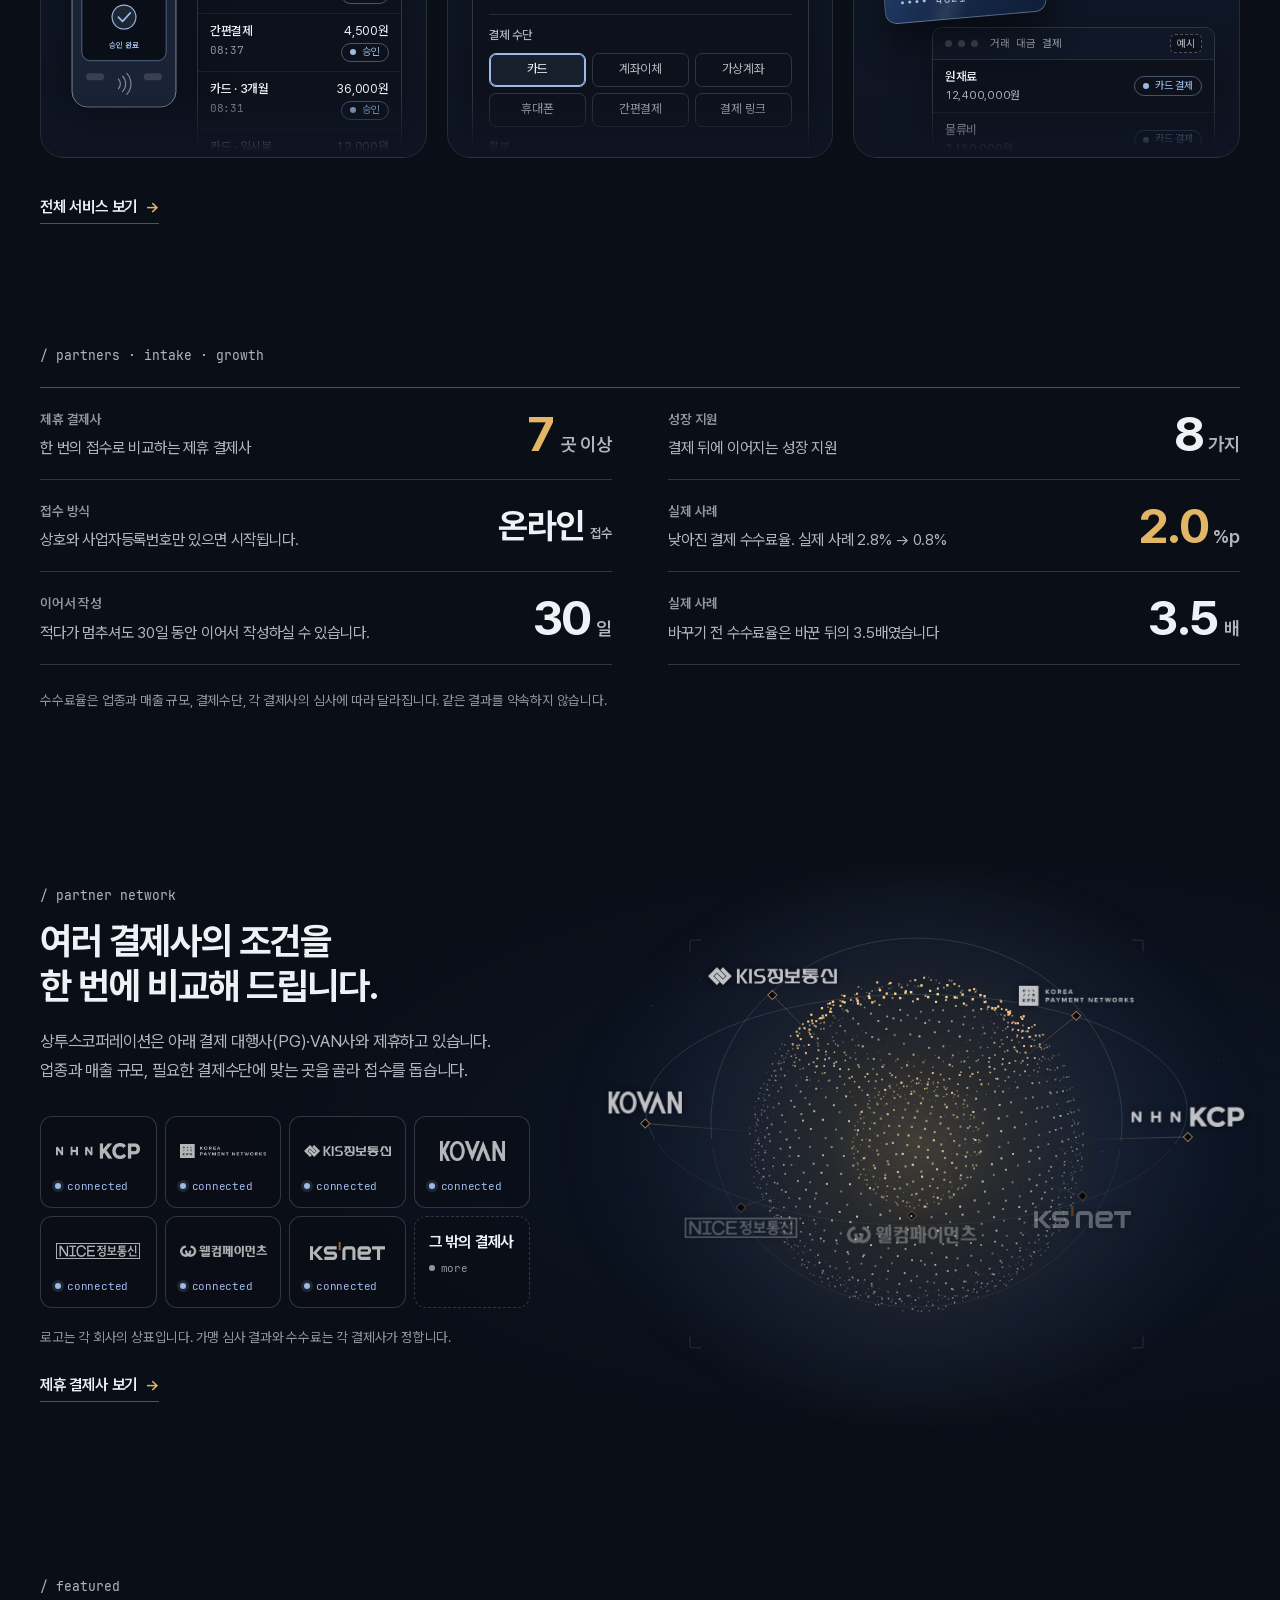
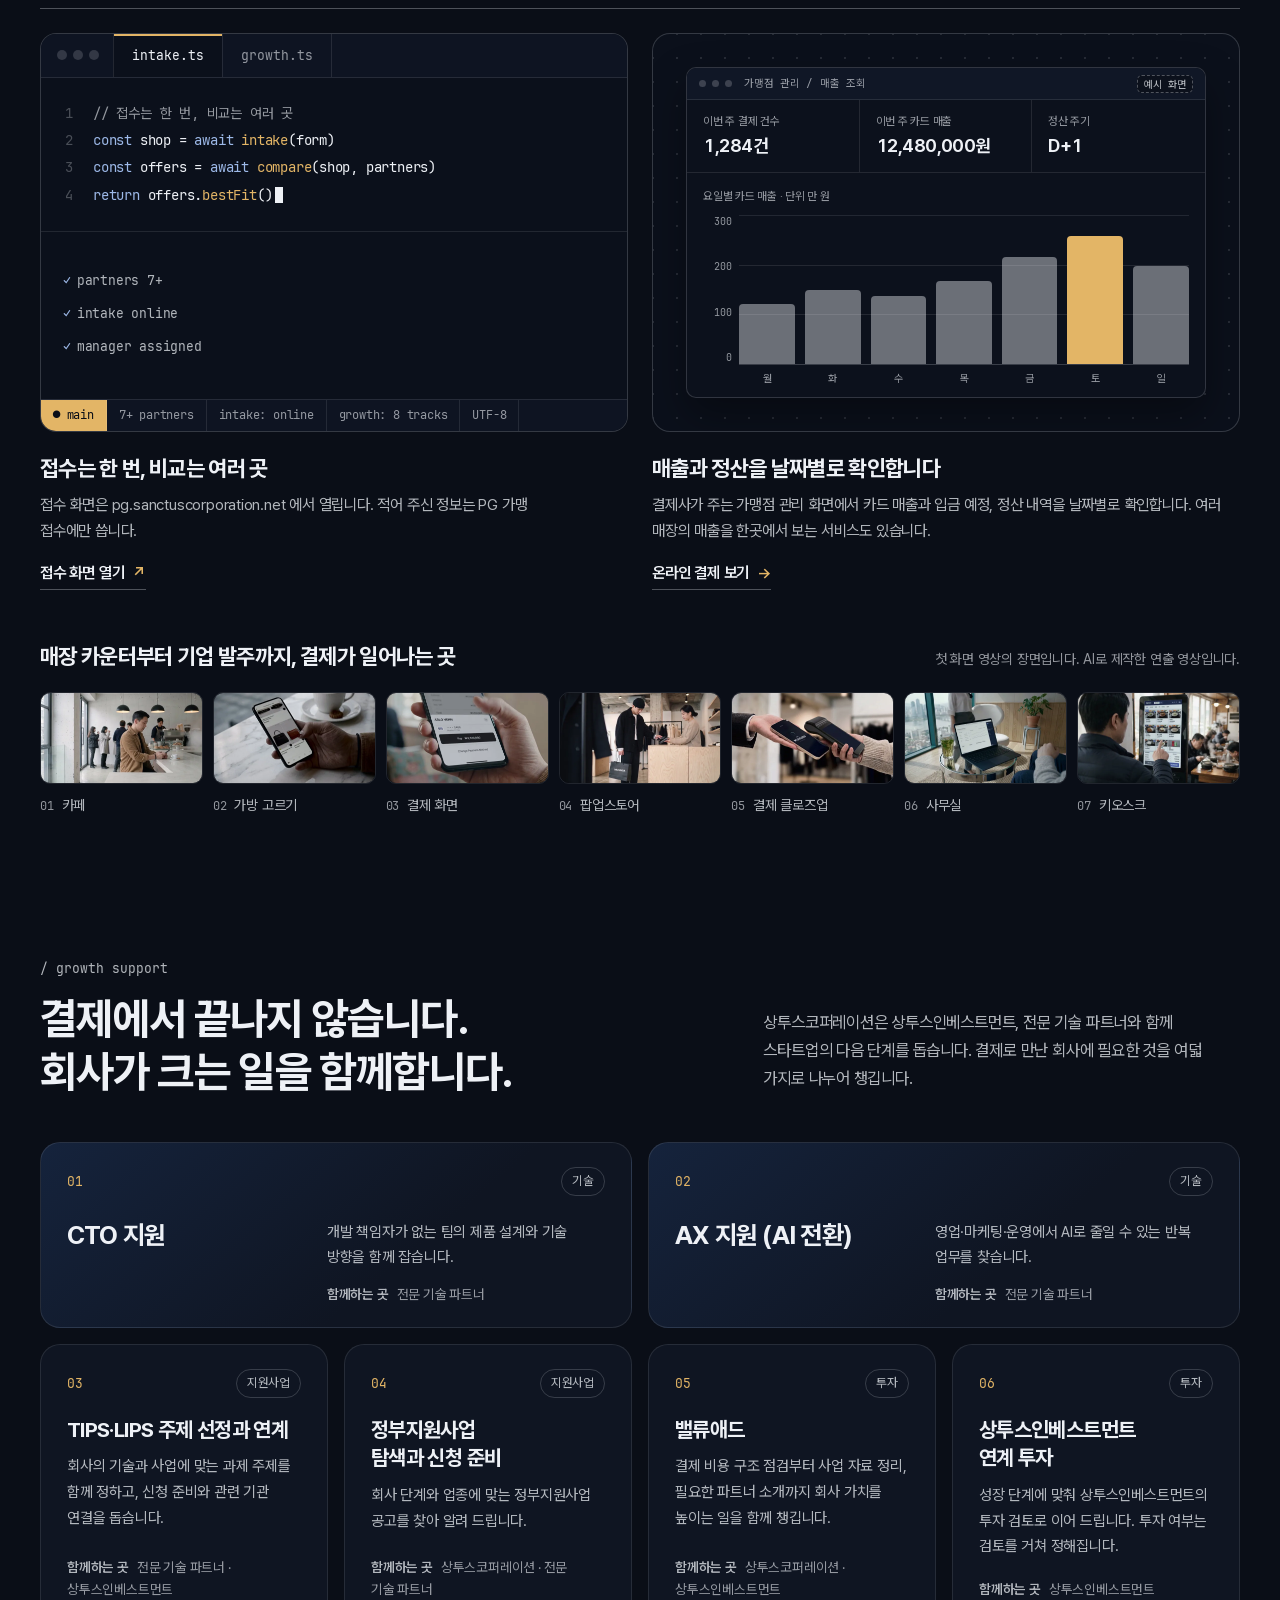
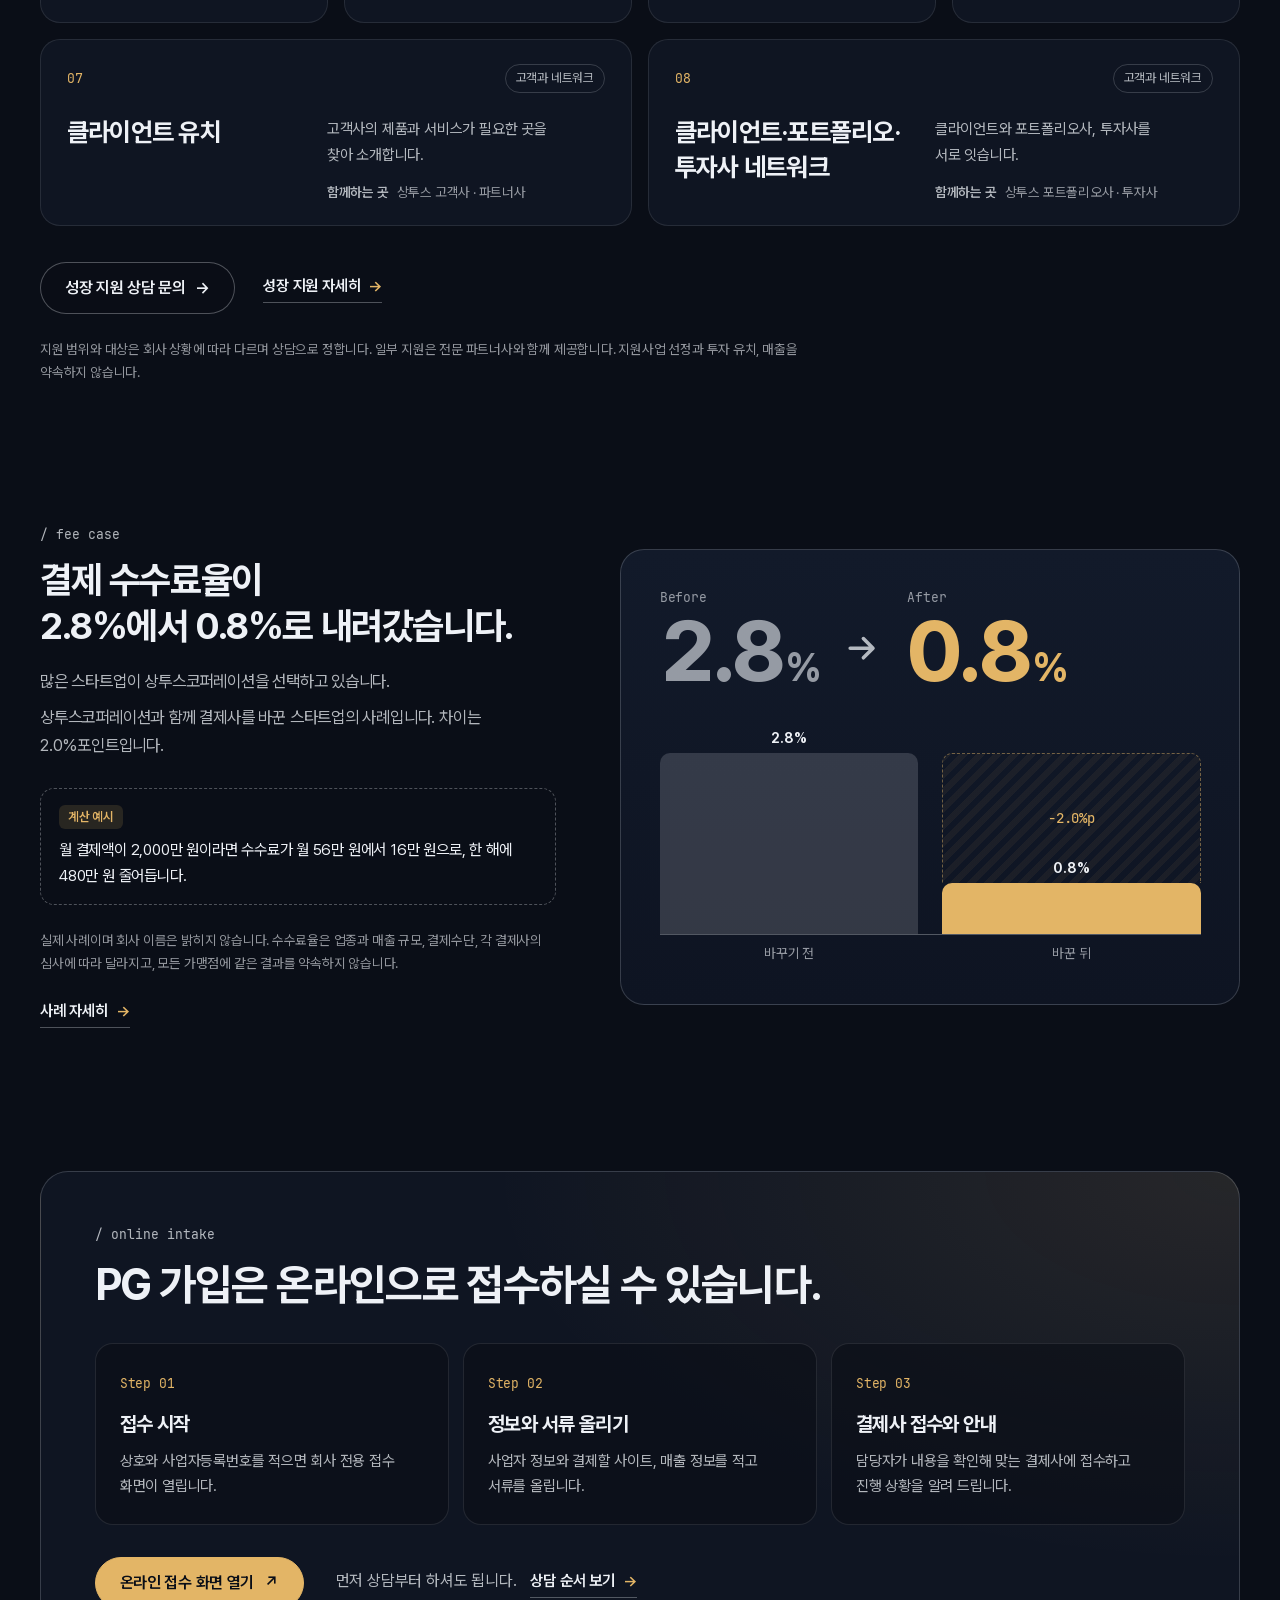
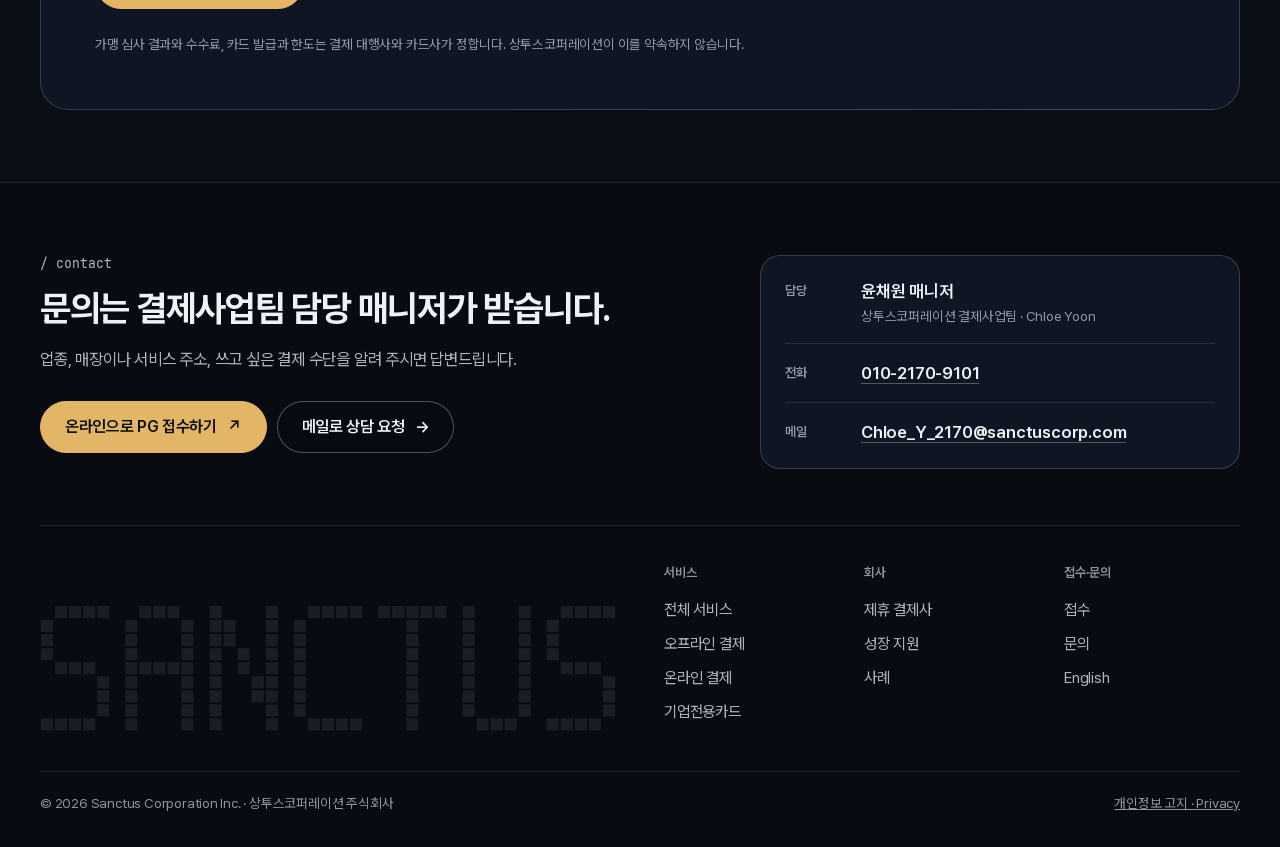
==== commit 66df2433: "feat: 지구본 로고·마우스 효과·픽셀 SANCTUS 반응 Co-Authored-By: Claude Opus 5.5 <noreply@anthropic.com>" ====
--- a/index.html
+++ b/index.html
@@ -19,7 +19,7 @@
 <meta property="og:image" content="https://sanctuscorporation.com/assets/og-image.png">
 <meta name="twitter:card" content="summary_large_image">
 <link rel="preload" href="assets/fonts/pretendard-var-ks.woff2" as="font" type="font/woff2" crossorigin>
-<link rel="stylesheet" href="css/v4.css?v4-20261119b"><link rel="stylesheet" href="css/mocks.css?v4-20261119b">
+<link rel="stylesheet" href="css/v4.css?v4-20261119c"><link rel="stylesheet" href="css/mocks.css?v4-20261119c">
 <script>(function(){var d=document.documentElement;d.className='js';if(window.matchMedia&&matchMedia('(prefers-reduced-motion: reduce)').matches)d.className+=' rm';setTimeout(function(){d.classList.add('go')},1600)})();(function(){var m={"work":"services/","network":"partners/","case":"cases/","value":"cases/","growth":"growth/","apply":"apply/","en":"en/","contact":"contact/"},h=location.hash.slice(1);if(h&&Object.prototype.hasOwnProperty.call(m,h))location.replace(m[h])})()</script>
 <script type="application/ld+json">{"@context": "https://schema.org", "@type": "Organization", "name": "상투스코퍼레이션 주식회사", "alternateName": "Sanctus Corporation Inc.", "url": "https://sanctuscorporation.com/", "logo": "https://sanctuscorporation.com/assets/sanctus-corporation-logo.png", "contactPoint": {"@type": "ContactPoint", "contactType": "customer service", "email": "Chloe_Y_2170@sanctuscorp.com", "telephone": "+82-10-2170-9101", "availableLanguage": ["ko"]}}</script>
 </head>
@@ -30,13 +30,13 @@
 <section class="hero" id="top" aria-labelledby="hero-h"><div class="hero-media" id="hero-media"><picture class="hero-poster"><source media="(max-aspect-ratio: 1/1)" srcset="assets/video/hero-poster-4x5.webp"><img src="assets/video/hero-poster-16x9.webp" width="1920" height="1080" alt="" decoding="async" fetchpriority="high"></picture><video class="hero-video" id="hero-video" muted loop playsinline preload="metadata" aria-label="매장, 온라인 쇼핑, 무인 주문기, 기업 거래 등 여러 곳에서 결제하는 모습. AI로 제작한 연출 영상입니다."><source media="(max-aspect-ratio: 1/1)" src="assets/video/hero-4x5.webm" type="video/webm"><source media="(max-aspect-ratio: 1/1)" src="assets/video/hero-4x5.mp4" type="video/mp4"><source src="assets/video/hero-16x9.webm" type="video/webm"><source src="assets/video/hero-16x9.mp4" type="video/mp4"></video><div class="hero-shade" aria-hidden="true"></div></div><div class="wrap hero-copy"><p class="eyebrow hero-eb">sanctus corporation / payment desk</p><h1 id="hero-h" aria-label="하나의 접수로, 여러 결제사를 비교합니다."><span class="ln"><span style="--l:0">하나의 접수로,</span></span><span class="ln"><span style="--l:1">여러 결제사를</span></span><span class="ln"><span style="--l:2"><em>비교합니다.</em></span></span></h1><p class="hero-lede">상투스코퍼레이션은 국내 여러 PG·VAN사와 제휴하고 있습니다. 업종과 매출 규모, 필요한 결제수단에 맞는 결제사를 골라 접수까지 함께합니다. 결제로 만난 회사가 더 크게 자라도록 기술과 투자, 고객 연결도 돕습니다.</p><div class="btns hero-btns"><a class="btn pri" href="https://pg.sanctuscorporation.net/" target="_blank" rel="noopener">온라인으로 PG 접수하기 <i aria-hidden="true">↗</i></a><a class="btn" href="contact/">담당 매니저에게 문의 <i aria-hidden="true">→</i></a></div></div><div class="wrap hero-foot"><p class="hero-ai">AI로 제작한 연출 영상</p><button type="button" class="hero-pause" id="hero-pause" aria-pressed="false" aria-label="영상 멈춤" hidden><span aria-hidden="true"></span></button></div></section>
 <section class="sec services" id="services" aria-labelledby="services-h"><div class="wrap"><div class="sec-head"><p class="eyebrow">/ what we do</p><h2 id="services-h">결제 방식을 정하고, <span class="nb">접수하는 일을 돕습니다.</span></h2><p class="lede">카드 결제는 매장과 서비스의 형태에 따라 PG 또는 VAN 방식으로 받습니다. 어느 방식이 맞는지 비교해 안내하고, 결제 대행사 접수에 필요한 자료를 함께 준비합니다.</p></div><div class="svc-grid"><article class="svc rv" style="--i:0"><div class="svc-top"><div class="svc-row"><p class="svc-tag">/ offline</p><span class="arr" aria-hidden="true"><svg viewBox="0 0 16 16" aria-hidden="true"><path d="M3 8h9M8.5 4l4 4-4 4"/></svg></span></div><h3><a class="stretch" href="services/offline/">오프라인 결제</a></h3><p class="svc-sub">매장 결제 PG·VAN 도입 상담</p><p class="svc-desc">업장 상황과 업종에 맞춰 PG와 VAN 가운데 어느 방식이 맞는지 비교해 드립니다. 프랜차이즈는 직영점과 가맹점의 결제·정산 구조를 함께 살펴봅니다.</p><p class="who"><b>대상</b><span>오프라인 매장, 프랜차이즈 본사</span></p></div><div class="svc-fig anim" aria-hidden="true"><div class="mk mk-term" aria-label="매장 카드 단말기 결제 예시 화면"><svg class="tm-dev" viewBox="0 0 168 268" aria-hidden="true"><rect class="paper" x="44" y="2" width="80" height="30" rx="3"/><path class="tear" d="M44 26l6-4 6 4 6-4 6 4 6-4 6 4 6-4 6 4 6-4 6 4 6-4 6 4 6-4"/><rect class="body" x="10" y="18" width="148" height="244" rx="22"/><rect class="slot" x="40" y="22" width="88" height="5" rx="2.5"/><rect class="screen" x="24" y="40" width="120" height="156" rx="12"/><text class="t1" x="84" y="66" text-anchor="middle">결제 금액</text><text class="t2" x="84" y="96" text-anchor="middle">8,500원</text><circle class="ok-ring" cx="84" cy="134" r="17"/><path class="ok-tick" d="M76 134l6 6 11-12"/><text class="t3" x="84" y="178" text-anchor="middle">승인 완료</text><path class="nfc" d="M76 222a10 10 0 0 1 0 14M82 218a16 16 0 0 1 0 22M88 214a22 22 0 0 1 0 30"/><rect class="btn-s" x="30" y="214" width="26" height="10" rx="5"/><rect class="btn-s" x="112" y="214" width="26" height="10" rx="5"/></svg><div class="mk-win tm-log"><div class="mk-bar"><i></i><i></i><i></i><span>매장 결제 / 오늘</span><em class="ex">예시</em></div><ol class="tm-rows"><li style="--i:0"><span class="t">08:42</span><span class="nm">카드 · 일시불</span><span class="am">8,500원</span><span class="st ok">승인</span></li><li style="--i:1"><span class="t">08:37</span><span class="nm">간편결제</span><span class="am">4,500원</span><span class="st ok">승인</span></li><li style="--i:2"><span class="t">08:31</span><span class="nm">카드 · 3개월</span><span class="am">36,000원</span><span class="st ok">승인</span></li><li style="--i:3"><span class="t">08:24</span><span class="nm">카드 · 일시불</span><span class="am">12,000원</span><span class="st ok">승인</span></li></ol></div></div></div></article><article class="svc rv" style="--i:1"><div class="svc-top"><div class="svc-row"><p class="svc-tag">/ online</p><span class="arr" aria-hidden="true"><svg viewBox="0 0 16 16" aria-hidden="true"><path d="M3 8h9M8.5 4l4 4-4 4"/></svg></span></div><h3><a class="stretch" href="services/online/">온라인 결제</a></h3><p class="svc-sub">온라인 결제 PG 도입 상담</p><p class="svc-desc">쇼핑몰과 앱·웹 서비스에 붙일 결제창 방식을 안내합니다. 결제 대행사 접수에 필요한 자료 준비도 돕습니다.</p><p class="who"><b>대상</b><span>쇼핑몰, 앱·웹 서비스 운영사</span></p></div><div class="svc-fig anim" aria-hidden="true"><div class="mk mk-cm" aria-label="온라인 결제창 예시 화면"><div class="mk-win"><div class="mk-bar"><i></i><i></i><i></i><span>shop.example / 주문 결제</span><em class="ex">예시</em></div><div class="cm-in"><div class="cm-sum"><small>결제 금액</small><b>39,000원</b></div><p class="mk-h">결제 수단</p><div class="mk-methods"><span class="on" style="--i:0">카드</span><span style="--i:1">계좌이체</span><span style="--i:2">가상계좌</span><span style="--i:3">휴대폰</span><span style="--i:4">간편결제</span><span style="--i:5">결제 링크</span></div><span class="mk-field"><small>할부</small><span>일시불<i></i></span></span><span class="mk-btn">39,000원 결제하기</span></div></div></div></div></article><article class="svc rv" style="--i:2"><div class="svc-top"><div class="svc-row"><p class="svc-tag">/ corporate card</p><span class="arr" aria-hidden="true"><svg viewBox="0 0 16 16" aria-hidden="true"><path d="M3 8h9M8.5 4l4 4-4 4"/></svg></span></div><h3><a class="stretch" href="services/corporate-card/">기업전용카드</a></h3><p class="svc-sub">기업전용카드·정기결제 상담</p><p class="svc-desc">원재료·물류·광고비 같은 거래 대금을 기업전용카드로 결제하는 방식과, 가구·설비·용역처럼 금액이 큰 상품을 정기결제(구독)로 받는 방식을 안내합니다.</p><p class="who"><b>대상</b><span>제조사·유통사·프랜차이즈 본사, 고가 상품·서비스 공급사</span></p></div><div class="svc-fig anim" aria-hidden="true"><div class="mk mk-cc" aria-label="기업전용카드 거래 대금 결제 목록 예시 화면"><div class="cc-card" aria-hidden="true"><span class="cc-chip"></span><span class="cc-name">기업전용카드</span><span class="cc-no">•••• 4821</span></div><div class="mk-win cc-win"><div class="mk-bar"><i></i><i></i><i></i><span>거래 대금 결제</span><em class="ex">예시</em></div><ol class="cc-rows"><li style="--i:0"><span class="nm">원재료</span><span class="am">12,400,000원</span><span class="st ok">카드 결제</span></li><li style="--i:1"><span class="nm">물류비</span><span class="am">3,180,000원</span><span class="st ok">카드 결제</span></li><li style="--i:2"><span class="nm">광고비</span><span class="am">5,000,000원</span><span class="st ok">카드 결제</span></li><li style="--i:3"><span class="nm">제조비</span><span class="am">8,750,000원</span><span class="st next">결제 예정</span></li></ol></div></div></div></article></div><div class="sec-tail"><a class="more" href="services/">전체 서비스 보기 <i aria-hidden="true">→</i></a></div></div></section>
 <section class="sec stats" id="numbers" aria-labelledby="numbers-h"><div class="wrap"><div class="st-head"><p class="eyebrow" id="numbers-h">/ partners · intake · growth</p></div><ul class="st-rows" data-stats><li class="st-row" style="--i:0"><span class="st-k">제휴 결제사</span><span class="st-n">한 번의 접수로 비교하는 제휴 결제사</span><b class="st-v"><span data-count="7">7</span><i>곳 이상</i></b></li><li class="st-row" style="--i:1"><span class="st-k">접수 방식</span><span class="st-n">상호와 사업자등록번호만 있으면 시작됩니다.</span><b class="st-v word">온라인<i>접수</i></b></li><li class="st-row" style="--i:2"><span class="st-k">이어서 작성</span><span class="st-n">적다가 멈추셔도 30일 동안 이어서 작성하실 수 있습니다.</span><b class="st-v">30<i>일</i></b></li><li class="st-row" style="--i:3"><span class="st-k">성장 지원</span><span class="st-n">결제 뒤에 이어지는 성장 지원</span><b class="st-v">8<i>가지</i></b></li><li class="st-row" style="--i:4"><span class="st-k">실제 사례</span><span class="st-n">낮아진 결제 수수료율. 실제 사례 2.8% → 0.8%</span><b class="st-v">2.0<i>%p</i></b></li><li class="st-row" style="--i:5"><span class="st-k">실제 사례</span><span class="st-n">바꾸기 전 수수료율은 바꾼 뒤의 3.5배였습니다</span><b class="st-v">3.5<i>배</i></b></li></ul><p class="fine">수수료율은 업종과 매출 규모, 결제수단, 각 결제사의 심사에 따라 달라집니다. 같은 결과를 약속하지 않습니다.</p></div></section>
-<section class="sec globe-sec" id="network" aria-labelledby="network-h"><div class="wrap"><div class="gl-spot" aria-hidden="true"></div><div class="gl-grid"><div class="gl-copy"><div class="sec-head tight"><p class="eyebrow">/ partner network</p><h2 id="network-h">여러 결제사의 조건을 <span class="nb">한 번에</span> 비교해 드립니다.</h2><p class="lede">상투스코퍼레이션은 아래 결제 대행사(PG)·VAN사와 제휴하고 있습니다. 업종과 매출 규모, 필요한 결제수단에 맞는 곳을 골라 접수를 돕습니다.</p></div><ul class="gl-names rv" aria-label="제휴 결제사"><li style="--i:0"><div class="lg"><img src="assets/partners/kcp.png" alt="NHN KCP" width="600" height="108" decoding="async" style="--k:1.005"></div><span>connected</span></li><li style="--i:1"><div class="lg"><img class="wm" src="assets/partners/kpn.png" alt="한국결제네트웍스(KPN)" width="566" height="98" decoding="async" style="--k:1.025"></div><span>connected</span></li><li style="--i:2"><div class="lg"><img class="wm" src="assets/partners/kis.svg" alt="KIS정보통신" width="200" height="28" decoding="async" style="--k:1.15"></div><span>connected</span></li><li style="--i:3"><div class="lg"><img class="wm" src="assets/partners/kovan.png" alt="코밴(KOVAN)" width="100" height="30" decoding="async" style="--k:0.778;--mw:100px"></div><span>connected</span></li><li style="--i:4"><div class="lg"><img src="assets/partners/nice.png" alt="NICE정보통신" width="600" height="108" decoding="async" style="--k:1.005"></div><span>connected</span></li><li style="--i:5"><div class="lg"><img class="wm" src="assets/partners/welcome.png" alt="웰컴페이먼츠" width="488" height="66" decoding="async" style="--k:1.159"></div><span>connected</span></li><li style="--i:6"><div class="lg"><img src="assets/partners/ksnet.svg" alt="KSNET" width="94" height="21" decoding="async" style="--k:0.895"></div><span>connected</span></li><li class="etc" style="--i:7"><b>그 밖의 결제사</b><span>more</span></li></ul><p class="fine">로고는 각 회사의 상표입니다. 가맹 심사 결과와 수수료는 각 결제사가 정합니다.</p><a class="more" href="partners/">제휴 결제사 보기 <i aria-hidden="true">→</i></a></div><div class="gl-stage" id="gl-stage"><canvas id="core" aria-hidden="true"></canvas><p class="sr">점으로 이루어진 지구본 둘레를 제휴 결제사 일곱 곳(KCP, KPN, KIS, KOVAN, NICE, 웰컴, KSNET)의 약칭이 돌고, 가운데에서 결제사 쪽으로 접수 신호가 날아가는 그림입니다.</p></div></div></div></section>
+<section class="sec globe-sec" id="network" aria-labelledby="network-h"><div class="wrap"><div class="gl-spot" aria-hidden="true"></div><div class="gl-grid"><div class="gl-copy"><div class="sec-head tight"><p class="eyebrow">/ partner network</p><h2 id="network-h">여러 결제사의 조건을 <span class="nb">한 번에</span> 비교해 드립니다.</h2><p class="lede">상투스코퍼레이션은 아래 결제 대행사(PG)·VAN사와 제휴하고 있습니다. 업종과 매출 규모, 필요한 결제수단에 맞는 곳을 골라 접수를 돕습니다.</p></div><ul class="gl-names rv" aria-label="제휴 결제사"><li style="--i:0"><div class="lg"><img src="assets/partners/kcp.png" alt="NHN KCP" width="600" height="108" decoding="async" style="--k:1.005"></div><span>connected</span></li><li style="--i:1"><div class="lg"><img class="wm" src="assets/partners/kpn.png" alt="한국결제네트웍스(KPN)" width="566" height="98" decoding="async" style="--k:1.025"></div><span>connected</span></li><li style="--i:2"><div class="lg"><img class="wm" src="assets/partners/kis.svg" alt="KIS정보통신" width="200" height="28" decoding="async" style="--k:1.15"></div><span>connected</span></li><li style="--i:3"><div class="lg"><img class="wm" src="assets/partners/kovan.png" alt="코밴(KOVAN)" width="100" height="30" decoding="async" style="--k:0.778;--mw:100px"></div><span>connected</span></li><li style="--i:4"><div class="lg"><img src="assets/partners/nice.png" alt="NICE정보통신" width="600" height="108" decoding="async" style="--k:1.005"></div><span>connected</span></li><li style="--i:5"><div class="lg"><img class="wm" src="assets/partners/welcome.png" alt="웰컴페이먼츠" width="488" height="66" decoding="async" style="--k:1.159"></div><span>connected</span></li><li style="--i:6"><div class="lg"><img src="assets/partners/ksnet.svg" alt="KSNET" width="94" height="21" decoding="async" style="--k:0.895"></div><span>connected</span></li><li class="etc" style="--i:7"><b>그 밖의 결제사</b><span>more</span></li></ul><p class="fine">로고는 각 회사의 상표입니다. 가맹 심사 결과와 수수료는 각 결제사가 정합니다.</p><a class="more" href="partners/">제휴 결제사 보기 <i aria-hidden="true">→</i></a></div><div class="gl-stage" id="gl-stage"><canvas id="core" aria-hidden="true" data-src-logos="assets/partners/" data-logos="{&quot;KCP&quot;:{&quot;f&quot;:&quot;kcp.png&quot;,&quot;m&quot;:&quot;o&quot;,&quot;r&quot;:5.556,&quot;k&quot;:1.005},&quot;KPN&quot;:{&quot;f&quot;:&quot;kpn.png&quot;,&quot;m&quot;:&quot;c&quot;,&quot;r&quot;:5.776,&quot;k&quot;:1.025},&quot;KIS&quot;:{&quot;f&quot;:&quot;kis.svg&quot;,&quot;m&quot;:&quot;c&quot;,&quot;r&quot;:7.269,&quot;k&quot;:1.15},&quot;KOVAN&quot;:{&quot;f&quot;:&quot;kovan.png&quot;,&quot;m&quot;:&quot;c&quot;,&quot;r&quot;:3.333,&quot;k&quot;:0.778,&quot;mw&quot;:100},&quot;NICE&quot;:{&quot;f&quot;:&quot;nice.png&quot;,&quot;m&quot;:&quot;o&quot;,&quot;r&quot;:5.556,&quot;k&quot;:1.005},&quot;웰컴&quot;:{&quot;f&quot;:&quot;welcome.png&quot;,&quot;m&quot;:&quot;c&quot;,&quot;r&quot;:7.394,&quot;k&quot;:1.159},&quot;KSNET&quot;:{&quot;f&quot;:&quot;ksnet.svg&quot;,&quot;m&quot;:&quot;o&quot;,&quot;r&quot;:4.406,&quot;k&quot;:0.895}}"></canvas><p class="sr">점으로 이루어진 지구본 둘레를 제휴 결제사 일곱 곳(KCP, KPN, KIS, KOVAN, NICE, 웰컴, KSNET)의 약칭이 돌고, 가운데에서 결제사 쪽으로 접수 신호가 날아가는 그림입니다.</p></div></div></div></section>
 <section class="sec featured" id="featured" aria-labelledby="featured-h"><div class="wrap"><div class="fe-head"><p class="eyebrow">/ featured</p><h2 class="sr" id="featured-h">Featured</h2></div><div class="fe-grid2"><article class="fe-card fe-code rv"><div class="code" role="group" aria-label="접수는 한 번, 비교는 여러 곳이라는 뜻을 코드처럼 쓴 그림"><div class="code-bar"><span class="dots" aria-hidden="true"><i></i><i></i><i></i></span><div class="code-tabs" role="tablist" aria-label="코드 창"><button type="button" role="tab" id="code-intake-t" aria-controls="code-intake" aria-selected="true">intake.ts</button><button type="button" role="tab" id="code-growth-t" aria-controls="code-growth" aria-selected="false" tabindex="-1">growth.ts</button></div></div><div class="code-pane" id="code-intake" role="tabpanel" aria-labelledby="code-intake-t" tabindex="0"><pre><span class="l"><span class="lno">1</span><span class="c">// 접수는 한 번, 비교는 여러 곳</span></span><span class="l"><span class="lno">2</span><span class="k">const</span> <span class="v">shop</span> = <span class="k">await</span> <span class="f">intake</span>(<span class="v">form</span>)</span><span class="l"><span class="lno">3</span><span class="k">const</span> <span class="v">offers</span> = <span class="k">await</span> <span class="f">compare</span>(<span class="v">shop</span>, <span class="v">partners</span>)</span><span class="l"><span class="lno">4</span><span class="k">return</span> <span class="v">offers</span>.<span class="f">bestFit</span>()<i class="caret" aria-hidden="true"></i></span></pre><p class="code-out"><span><b>✓</b>partners 7+</span><span><b>✓</b>intake online</span><span><b>✓</b>manager assigned</span></p></div><div class="code-pane" id="code-growth" role="tabpanel" aria-labelledby="code-growth-t" tabindex="0"><pre><span class="l"><span class="lno">1</span><span class="c">// 결제에서 끝나지 않습니다.</span></span><span class="l"><span class="lno">2</span><span class="k">const</span> <span class="v">tracks</span> = [</span><span class="l"><span class="lno">3</span>  <span class="s">"CTO 지원"</span>, <span class="s">"AX 지원 (AI 전환)"</span>,</span><span class="l"><span class="lno">4</span>  <span class="s">"TIPS·LIPS 주제 선정과 연계"</span>, <span class="s">"정부지원사업 탐색과 신청 준비"</span>,</span><span class="l"><span class="lno">5</span>  <span class="s">"밸류애드"</span>, <span class="s">"상투스인베스트먼트 연계 투자"</span>,</span><span class="l"><span class="lno">6</span>  <span class="s">"클라이언트 유치"</span>, <span class="s">"클라이언트·포트폴리오·투자사 네트워크"</span>,</span><span class="l"><span class="lno">7</span>]</span><span class="l"><span class="lno">8</span><span class="k">return</span> <span class="f">grow</span>(<span class="v">shop</span>, <span class="v">tracks</span>)<i class="caret" aria-hidden="true"></i></span></pre><p class="code-out"><span><b>✓</b>growth: 8 tracks</span></p></div><p class="code-status" aria-hidden="true"><span>● main</span><span>7+ partners</span><span>intake: online</span><span>growth: 8 tracks</span><span>UTF-8</span></p></div><div class="fe-meta"><h3>접수는 한 번, 비교는 여러 곳</h3><p>접수 화면은 pg.sanctuscorporation.net 에서 열립니다. 적어 주신 정보는 PG 가맹 접수에만 씁니다.</p><a class="more" href="https://pg.sanctuscorporation.net/" target="_blank" rel="noopener">접수 화면 열기 <i aria-hidden="true">↗</i></a></div></article><article class="fe-card fe-screen rv" style="--i:1"><div class="fe-shot anim"><figure class="frame bare"><div class="mkbox"><div class="mk" aria-label="가맹점 매출 조회 예시 화면"><div class="mk-win"><div class="mk-bar"><i></i><i></i><i></i><span>가맹점 관리 / 매출 조회</span><em class="ex">예시 화면</em></div><div class="mk-kpi"><div><small>이번 주 결제 건수</small><b>1,284건</b></div><div><small>이번 주 카드 매출</small><b>12,480,000원</b></div><div><small>정산 주기</small><b>D+1</b></div></div><div class="mk-chart"><p class="mk-cap">요일별 카드 매출 · 단위 만 원</p><div class="mk-axis"><span>300</span><span>200</span><span>100</span><span>0</span></div><div class="mk-plot"><i style="--h:40%;--i:0"></i><i style="--h:50%;--i:1"></i><i style="--h:46%;--i:2"></i><i style="--h:56%;--i:3"></i><i style="--h:72%;--i:4"></i><i style="--h:86%;--i:5" class=on></i><i style="--h:66%;--i:6"></i></div><div class="mk-days"><span>월</span><span>화</span><span>수</span><span>목</span><span>금</span><span>토</span><span>일</span></div></div></div></div></div><figcaption class="sr">가맹점 매출 조회 예시 화면</figcaption></figure></div><div class="fe-meta"><h3>매출과 정산을 날짜별로 확인합니다</h3><p>결제사가 주는 가맹점 관리 화면에서 카드 매출과 입금 예정, 정산 내역을 날짜별로 확인합니다. 여러 매장의 매출을 한곳에서 보는 서비스도 있습니다.</p><a class="more" href="services/online/">온라인 결제 보기 <i aria-hidden="true">→</i></a></div></article></div><article class="fe-scenes rv"><div class="fs-head"><h3>매장 카운터부터 기업 발주까지, 결제가 일어나는 곳</h3><p>첫 화면 영상의 장면입니다. AI로 제작한 연출 영상입니다.</p></div><ol class="scenes" aria-label="결제 장면 일곱 가지"><li style="--i:0"><img src="assets/scenes/scene-1.webp" width="640" height="360" alt="" loading="lazy" decoding="async"><span><b>01</b>카페</span></li><li style="--i:1"><img src="assets/scenes/scene-2.webp" width="640" height="360" alt="" loading="lazy" decoding="async"><span><b>02</b>가방 고르기</span></li><li style="--i:2"><img src="assets/scenes/scene-3.webp" width="640" height="360" alt="" loading="lazy" decoding="async"><span><b>03</b>결제 화면</span></li><li style="--i:3"><img src="assets/scenes/scene-4.webp" width="640" height="360" alt="" loading="lazy" decoding="async"><span><b>04</b>팝업스토어</span></li><li style="--i:4"><img src="assets/scenes/scene-5.webp" width="640" height="360" alt="" loading="lazy" decoding="async"><span><b>05</b>결제 클로즈업</span></li><li style="--i:5"><img src="assets/scenes/scene-6.webp" width="640" height="360" alt="" loading="lazy" decoding="async"><span><b>06</b>사무실</span></li><li style="--i:6"><img src="assets/scenes/scene-7.webp" width="640" height="360" alt="" loading="lazy" decoding="async"><span><b>07</b>키오스크</span></li></ol></article></div></section>
 <section class="sec growth" id="growth" aria-labelledby="growth-h"><div class="wrap"><div class="sec-head"><p class="eyebrow">/ growth support</p><h2 id="growth-h">결제에서 끝나지 않습니다. <span class="nb">회사가 크는 일을 함께합니다.</span></h2><p class="lede">상투스코퍼레이션은 상투스인베스트먼트, 전문 기술 파트너와 함께 스타트업의 다음 단계를 돕습니다. 결제로 만난 회사에 필요한 것을 여덟 가지로 나누어 챙깁니다.</p></div><div class="gc-grid"><article class="gc rv s2" style="--i:0"><p class="gc-top"><b>01</b><span>기술</span></p><h3>CTO 지원</h3><p class="gc-t">개발 책임자가 없는 팀의 제품 설계와 기술 방향을 함께 잡습니다.</p><p class="gc-with"><b>함께하는 곳</b>전문 기술 파트너</p></article><article class="gc rv s2" style="--i:1"><p class="gc-top"><b>02</b><span>기술</span></p><h3>AX 지원 <span class="nb">(AI 전환)</span></h3><p class="gc-t">영업·마케팅·운영에서 AI로 줄일 수 있는 반복 업무를 찾습니다.</p><p class="gc-with"><b>함께하는 곳</b>전문 기술 파트너</p></article><article class="gc rv s1" style="--i:2"><p class="gc-top"><b>03</b><span>지원사업</span></p><h3>TIPS·LIPS 주제 선정과 연계</h3><p class="gc-t">회사의 기술과 사업에 맞는 과제 주제를 함께 정하고, 신청 준비와 관련 기관 연결을 돕습니다.</p><p class="gc-with"><b>함께하는 곳</b>전문 기술 파트너 · 상투스인베스트먼트</p></article><article class="gc rv s1" style="--i:3"><p class="gc-top"><b>04</b><span>지원사업</span></p><h3>정부지원사업 탐색과 신청 준비</h3><p class="gc-t">회사 단계와 업종에 맞는 정부지원사업 공고를 찾아 알려 드립니다.</p><p class="gc-with"><b>함께하는 곳</b>상투스코퍼레이션 · 전문 기술 파트너</p></article><article class="gc rv s1" style="--i:0"><p class="gc-top"><b>05</b><span>투자</span></p><h3>밸류애드</h3><p class="gc-t">결제 비용 구조 점검부터 사업 자료 정리, 필요한 파트너 소개까지 회사 가치를 높이는 일을 함께 챙깁니다.</p><p class="gc-with"><b>함께하는 곳</b>상투스코퍼레이션 · 상투스인베스트먼트</p></article><article class="gc rv s1" style="--i:1"><p class="gc-top"><b>06</b><span>투자</span></p><h3>상투스인베스트먼트 연계 투자</h3><p class="gc-t">성장 단계에 맞춰 상투스인베스트먼트의 투자 검토로 이어 드립니다. 투자 여부는 검토를 거쳐 정해집니다.</p><p class="gc-with"><b>함께하는 곳</b>상투스인베스트먼트</p></article><article class="gc rv s2" style="--i:2"><p class="gc-top"><b>07</b><span>고객과 네트워크</span></p><h3>클라이언트 유치</h3><p class="gc-t">고객사의 제품과 서비스가 필요한 곳을 찾아 소개합니다.</p><p class="gc-with"><b>함께하는 곳</b>상투스 고객사 · 파트너사</p></article><article class="gc rv s2" style="--i:3"><p class="gc-top"><b>08</b><span>고객과 네트워크</span></p><h3><span class="nb">클라이언트·포트폴리오·</span><span class="nb">투자사 네트워크</span></h3><p class="gc-t">클라이언트와 포트폴리오사, 투자사를 서로 잇습니다.</p><p class="gc-with"><b>함께하는 곳</b>상투스 포트폴리오사 · 투자사</p></article></div><div class="sec-tail"><div class="btns"><a class="btn" href="contact/">성장 지원 상담 문의 <i aria-hidden="true">→</i></a></div><a class="more" href="growth/">성장 지원 자세히 <i aria-hidden="true">→</i></a></div><p class="fine">지원 범위와 대상은 회사 상황에 따라 다르며 상담으로 정합니다. 일부 지원은 전문 파트너사와 함께 제공합니다. 지원사업 선정과 투자 유치, 매출을 약속하지 않습니다.</p></div></section>
 <section class="sec case" id="case" aria-labelledby="case-h"><div class="wrap"><div class="case-grid"><div class="case-copy"><div class="sec-head tight"><p class="eyebrow">/ fee case</p><h2 id="case-h">결제 수수료율이 <span class="nb">2.8%에서 0.8%로</span> 내려갔습니다.</h2><p class="lede">많은 스타트업이 상투스코퍼레이션을 선택하고 있습니다.</p><p class="lede">상투스코퍼레이션과 함께 결제사를 바꾼 스타트업의 사례입니다. 차이는 2.0%포인트입니다.</p></div><p class="case-calc"><span class="tag">계산 예시</span>월 결제액이 2,000만 원이라면 수수료가 월 56만 원에서 16만 원으로, 한 해에 480만 원 줄어듭니다.</p><p class="fine">실제 사례이며 회사 이름은 밝히지 않습니다. 수수료율은 업종과 매출 규모, 결제수단, 각 결제사의 심사에 따라 달라지고, 모든 가맹점에 같은 결과를 약속하지 않습니다.</p><a class="more" href="cases/">사례 자세히 <i aria-hidden="true">→</i></a></div><div class="case-fig rv anim"><div class="case-nums" role="img" aria-label="결제 수수료율 2.8퍼센트에서 0.8퍼센트로"><div class="was"><span>Before</span><b>2.8<i>%</i></b></div><span class="arw" aria-hidden="true"><svg viewBox="0 0 16 16" aria-hidden="true"><path d="M3 8h9M8.5 4l4 4-4 4"/></svg></span><div class="now"><span>After</span><b>0.8<i>%</i></b></div></div><div class="chart" aria-hidden="true"><div class="col"><div class="bar was" style="--h:100%"><em>2.8%</em></div><span>바꾸기 전</span></div><div class="col"><div class="ghost" style="--h:28.6%"><b>−2.0%p</b></div><div class="bar now" style="--h:28.6%"><em>0.8%</em></div><span>바꾼 뒤</span></div></div></div></div></div></section>
 <section class="sec cta home-apply" id="apply" aria-labelledby="apply-h"><div class="wrap"><div class="cta-box"><div class="sec-head"><p class="eyebrow">/ online intake</p><h2 id="apply-h">PG 가입은 온라인으로 접수하실 수 있습니다.</h2></div><ol class="steps"><li class="rv" style="--i:0"><span class="no">Step 01</span><h3>접수 시작</h3><p>상호와 사업자등록번호를 적으면 회사 전용 접수 화면이 열립니다.</p></li><li class="rv" style="--i:1"><span class="no">Step 02</span><h3>정보와 서류 올리기</h3><p>사업자 정보와 결제할 사이트, 매출 정보를 적고 서류를 올립니다.</p></li><li class="rv" style="--i:2"><span class="no">Step 03</span><h3>결제사 접수와 안내</h3><p>담당자가 내용을 확인해 맞는 결제사에 접수하고 진행 상황을 알려 드립니다.</p></li></ol><div class="cta-row"><div class="btns"><a class="btn pri" href="https://pg.sanctuscorporation.net/" target="_blank" rel="noopener">온라인 접수 화면 열기 <i aria-hidden="true">↗</i></a></div><p class="cta-side"><span>먼저 상담부터 하셔도 됩니다.</span> <a class="more" href="apply/">상담 순서 보기 <i aria-hidden="true">→</i></a></p></div><p class="fine">가맹 심사 결과와 수수료, 카드 발급과 한도는 결제 대행사와 카드사가 정합니다. 상투스코퍼레이션이 이를 약속하지 않습니다.</p></div></div></section>
 </main>
 <footer class="ft" id="contact-foot" aria-labelledby="ft-h"><div class="wrap"><div class="ft-top"><div class="ft-copy"><p class="eyebrow">/ contact</p><h2 id="ft-h">문의는 결제사업팀 담당 매니저가 받습니다.</h2><p class="lede">업종, 매장이나 서비스 주소, 쓰고 싶은 결제 수단을 알려 주시면 답변드립니다.</p><div class="btns"><a class="btn pri" href="https://pg.sanctuscorporation.net/" target="_blank" rel="noopener">온라인으로 PG 접수하기 <i aria-hidden="true">↗</i></a><a class="btn" href="mailto:Chloe_Y_2170@sanctuscorp.com?subject=%EA%B2%B0%EC%A0%9C%20%EC%83%81%EB%8B%B4%20%EC%9A%94%EC%B2%AD">메일로 상담 요청 <i aria-hidden="true">→</i></a></div></div><dl class="who"><div><dt>담당</dt><dd>윤채원 매니저<small>상투스코퍼레이션 결제사업팀 · Chloe Yoon</small></dd></div><div><dt>전화</dt><dd><a href="tel:01021709101">010-2170-9101</a></dd></div><div><dt>메일</dt><dd><a href="mailto:Chloe_Y_2170@sanctuscorp.com">Chloe_Y_2170@<wbr>sanctuscorp.com</a></dd></div></dl></div><div class="ft-mid"><svg class="pix ft-pix" viewBox="0 0 41 9" preserveAspectRatio="xMinYMax meet" aria-hidden="true" focusable="false"><rect x="1.07" y="0.07" width=".86" height=".86"/><rect x="2.07" y="0.07" width=".86" height=".86"/><rect x="3.07" y="0.07" width=".86" height=".86"/><rect x="4.07" y="0.07" width=".86" height=".86"/><rect x="0.07" y="1.07" width=".86" height=".86"/><rect x="0.07" y="2.07" width=".86" height=".86"/><rect x="0.07" y="3.07" width=".86" height=".86"/><rect x="1.07" y="4.07" width=".86" height=".86"/><rect x="2.07" y="4.07" width=".86" height=".86"/><rect x="3.07" y="4.07" width=".86" height=".86"/><rect x="4.07" y="5.07" width=".86" height=".86"/><rect x="4.07" y="6.07" width=".86" height=".86"/><rect x="4.07" y="7.07" width=".86" height=".86"/><rect x="0.07" y="8.07" width=".86" height=".86"/><rect x="1.07" y="8.07" width=".86" height=".86"/><rect x="2.07" y="8.07" width=".86" height=".86"/><rect x="3.07" y="8.07" width=".86" height=".86"/><rect x="7.07" y="0.07" width=".86" height=".86"/><rect x="8.07" y="0.07" width=".86" height=".86"/><rect x="9.07" y="0.07" width=".86" height=".86"/><rect x="6.07" y="1.07" width=".86" height=".86"/><rect x="10.07" y="1.07" width=".86" height=".86"/><rect x="6.07" y="2.07" width=".86" height=".86"/><rect x="10.07" y="2.07" width=".86" height=".86"/><rect x="6.07" y="3.07" width=".86" height=".86"/><rect x="10.07" y="3.07" width=".86" height=".86"/><rect x="6.07" y="4.07" width=".86" height=".86"/><rect x="7.07" y="4.07" width=".86" height=".86"/><rect x="8.07" y="4.07" width=".86" height=".86"/><rect x="9.07" y="4.07" width=".86" height=".86"/><rect x="10.07" y="4.07" width=".86" height=".86"/><rect x="6.07" y="5.07" width=".86" height=".86"/><rect x="10.07" y="5.07" width=".86" height=".86"/><rect x="6.07" y="6.07" width=".86" height=".86"/><rect x="10.07" y="6.07" width=".86" height=".86"/><rect x="6.07" y="7.07" width=".86" height=".86"/><rect x="10.07" y="7.07" width=".86" height=".86"/><rect x="6.07" y="8.07" width=".86" height=".86"/><rect x="10.07" y="8.07" width=".86" height=".86"/><rect x="12.07" y="0.07" width=".86" height=".86"/><rect x="16.07" y="0.07" width=".86" height=".86"/><rect x="12.07" y="1.07" width=".86" height=".86"/><rect x="13.07" y="1.07" width=".86" height=".86"/><rect x="16.07" y="1.07" width=".86" height=".86"/><rect x="12.07" y="2.07" width=".86" height=".86"/><rect x="13.07" y="2.07" width=".86" height=".86"/><rect x="16.07" y="2.07" width=".86" height=".86"/><rect x="12.07" y="3.07" width=".86" height=".86"/><rect x="14.07" y="3.07" width=".86" height=".86"/><rect x="16.07" y="3.07" width=".86" height=".86"/><rect x="12.07" y="4.07" width=".86" height=".86"/><rect x="14.07" y="4.07" width=".86" height=".86"/><rect x="16.07" y="4.07" width=".86" height=".86"/><rect x="12.07" y="5.07" width=".86" height=".86"/><rect x="15.07" y="5.07" width=".86" height=".86"/><rect x="16.07" y="5.07" width=".86" height=".86"/><rect x="12.07" y="6.07" width=".86" height=".86"/><rect x="15.07" y="6.07" width=".86" height=".86"/><rect x="16.07" y="6.07" width=".86" height=".86"/><rect x="12.07" y="7.07" width=".86" height=".86"/><rect x="16.07" y="7.07" width=".86" height=".86"/><rect x="12.07" y="8.07" width=".86" height=".86"/><rect x="16.07" y="8.07" width=".86" height=".86"/><rect x="19.07" y="0.07" width=".86" height=".86"/><rect x="20.07" y="0.07" width=".86" height=".86"/><rect x="21.07" y="0.07" width=".86" height=".86"/><rect x="22.07" y="0.07" width=".86" height=".86"/><rect x="18.07" y="1.07" width=".86" height=".86"/><rect x="18.07" y="2.07" width=".86" height=".86"/><rect x="18.07" y="3.07" width=".86" height=".86"/><rect x="18.07" y="4.07" width=".86" height=".86"/><rect x="18.07" y="5.07" width=".86" height=".86"/><rect x="18.07" y="6.07" width=".86" height=".86"/><rect x="18.07" y="7.07" width=".86" height=".86"/><rect x="19.07" y="8.07" width=".86" height=".86"/><rect x="20.07" y="8.07" width=".86" height=".86"/><rect x="21.07" y="8.07" width=".86" height=".86"/><rect x="22.07" y="8.07" width=".86" height=".86"/><rect x="24.07" y="0.07" width=".86" height=".86"/><rect x="25.07" y="0.07" width=".86" height=".86"/><rect x="26.07" y="0.07" width=".86" height=".86"/><rect x="27.07" y="0.07" width=".86" height=".86"/><rect x="28.07" y="0.07" width=".86" height=".86"/><rect x="26.07" y="1.07" width=".86" height=".86"/><rect x="26.07" y="2.07" width=".86" height=".86"/><rect x="26.07" y="3.07" width=".86" height=".86"/><rect x="26.07" y="4.07" width=".86" height=".86"/><rect x="26.07" y="5.07" width=".86" height=".86"/><rect x="26.07" y="6.07" width=".86" height=".86"/><rect x="26.07" y="7.07" width=".86" height=".86"/><rect x="26.07" y="8.07" width=".86" height=".86"/><rect x="30.07" y="0.07" width=".86" height=".86"/><rect x="34.07" y="0.07" width=".86" height=".86"/><rect x="30.07" y="1.07" width=".86" height=".86"/><rect x="34.07" y="1.07" width=".86" height=".86"/><rect x="30.07" y="2.07" width=".86" height=".86"/><rect x="34.07" y="2.07" width=".86" height=".86"/><rect x="30.07" y="3.07" width=".86" height=".86"/><rect x="34.07" y="3.07" width=".86" height=".86"/><rect x="30.07" y="4.07" width=".86" height=".86"/><rect x="34.07" y="4.07" width=".86" height=".86"/><rect x="30.07" y="5.07" width=".86" height=".86"/><rect x="34.07" y="5.07" width=".86" height=".86"/><rect x="30.07" y="6.07" width=".86" height=".86"/><rect x="34.07" y="6.07" width=".86" height=".86"/><rect x="30.07" y="7.07" width=".86" height=".86"/><rect x="34.07" y="7.07" width=".86" height=".86"/><rect x="31.07" y="8.07" width=".86" height=".86"/><rect x="32.07" y="8.07" width=".86" height=".86"/><rect x="33.07" y="8.07" width=".86" height=".86"/><rect x="37.07" y="0.07" width=".86" height=".86"/><rect x="38.07" y="0.07" width=".86" height=".86"/><rect x="39.07" y="0.07" width=".86" height=".86"/><rect x="40.07" y="0.07" width=".86" height=".86"/><rect x="36.07" y="1.07" width=".86" height=".86"/><rect x="36.07" y="2.07" width=".86" height=".86"/><rect x="36.07" y="3.07" width=".86" height=".86"/><rect x="37.07" y="4.07" width=".86" height=".86"/><rect x="38.07" y="4.07" width=".86" height=".86"/><rect x="39.07" y="4.07" width=".86" height=".86"/><rect x="40.07" y="5.07" width=".86" height=".86"/><rect x="40.07" y="6.07" width=".86" height=".86"/><rect x="40.07" y="7.07" width=".86" height=".86"/><rect x="36.07" y="8.07" width=".86" height=".86"/><rect x="37.07" y="8.07" width=".86" height=".86"/><rect x="38.07" y="8.07" width=".86" height=".86"/><rect x="39.07" y="8.07" width=".86" height=".86"/></svg><div class="ft-map"><div><p class="fm-h">서비스</p><ul><li><a href="services/">전체 서비스</a></li><li><a href="services/offline/">오프라인 결제</a></li><li><a href="services/online/">온라인 결제</a></li><li><a href="services/corporate-card/">기업전용카드</a></li></ul></div><div><p class="fm-h">회사</p><ul><li><a href="partners/">제휴 결제사</a></li><li><a href="growth/">성장 지원</a></li><li><a href="cases/">사례</a></li></ul></div><div><p class="fm-h">접수·문의</p><ul><li><a href="apply/">접수</a></li><li><a href="contact/">문의</a></li><li><a href="en/" lang="en">English</a></li></ul></div></div></div><div class="ft-end"><span>© 2026 Sanctus Corporation Inc. · 상투스코퍼레이션 주식회사</span><a href="privacy.html">개인정보 고지 · Privacy</a></div></div></footer>
-<script src="js/v4.js?v4-20261119b" defer></script><script src="js/globe.js?v4-20261119b" defer></script>
+<script src="js/v4.js?v4-20261119c" defer></script><script src="js/globe.js?v4-20261119c" defer></script>
 </body>
 </html>
--- a/css/v4.css
+++ b/css/v4.css
@@ -1068,7 +1068,7 @@
 
 /* ========== 제휴사 로고(11-19) — 이름 글자 대신 공식 로고(BUILD_NOTES 13·14장) ==========
    11-19 «2번»: 칩(밝은 바탕) 없이 네이비 위에 흰색 단색으로 바로 둡니다. 공식 흰색판은 파일 그대로, 흰색판이 없는 로고는
-   .wm(흰색 실루엣 필터). 평소 불투명도 .7, 칸에 마우스를 올리거나 초점이 들어오면 1. 금색은 장식에만(칸 테두리·connected 점).
+   .wm(흰색 실루엣 필터). 평소 불투명도 .7, 칸에 마우스를 올리거나 초점이 들어오면 1. 금색은 칸 테두리(마우스 올림)에만. connected 점은 원래 아이스 블루(앞쪽 .gl-names span::before·.pt-st::before 그대로, 11-19 밤 되돌림).
    크기는 «면적 맞춤»: 폭 = 칸 공통 폭(--lg-s) × 로고별 k(√(가로세로 비 ÷ 5.5), lib/logos.py 가 style 에 줌),
    높이는 비율대로 따라와 늘어나거나 찌그러지지 않습니다. 로고 자리(.lg)의 높이·옆 여백은 칩이 있던 때 그대로라 칸 배치가 같습니다.
    --lg-s 의 px 상한은 «가장 덜 납작한 로고(KOVAN, 비 3.33 ÷ k 0.778 = 4.28)의 높이 ≤ 자리 높이의 0.4» 가 되게 정했습니다. */
@@ -1080,10 +1080,20 @@
 .pt-grid li:not(.etc):hover,.pt-grid li:not(.etc):focus-within,.fw-nodes li.lg-node:hover{border-color:var(--amber)}
 .gl-names li:hover .lg img,.gl-names li:focus-within .lg img,.pr li:hover .lg img,.pr li:focus-within .lg img,
 .pt-grid li:hover .lg img,.pt-grid li:focus-within .lg img,.fw-nodes li.lg-node:hover img{opacity:1}
-.gl-names li:not(.etc) span::before,.pr li:not(.etc) span::before{background:var(--amber);box-shadow:0 0 0 3px var(--amber-soft)}
-.pt-grid li:not(.etc) .pt-st::before{background:var(--amber);box-shadow:0 0 0 4px var(--amber-soft)}
 .gl-names .lg,.pr .lg{--lg-h:44px;--lg-px:0px;--lg-s:min(100cqw,84px)}      /* 84 ≈ 4.28 × 19.6(자리 44 의 0.45). 11-19 «2번»: 칩이 없어 옆 여백 0, 상한 72 → 84(메인 1440 의 좁은 칸에서 흰 로고가 작아 보이지 않게) */
 .pt-grid .lg{--lg-h:80px;--lg-px:18px;--lg-s:min(86cqw,137px);border-radius:12px}  /* 137 = 4.28 × 32 */
 @media (max-width:899px){.pt-grid .lg{--lg-h:60px;--lg-px:14px;--lg-s:min(86cqw,102px)}}  /* 102 = 4.28 × 24 */
 /* 연결 구조도: 결제사 칸은 다른 칸과 같은 어두운 칸 위에 흰색 로고(칸 크기·간격은 그대로) */
 .fw-nodes li.lg-node{display:flex;align-items:center;justify-content:center;min-height:46px;padding:0 12px;container-type:inline-size;transition:border-color .2s var(--e-ui);--lg-s:min(86cqw,88px)}  /* 88 ≈ 4.28 × 20.5(칸 최소 높이 46 안). 11-19 «2번»: 77 → 88 */
+
+/* ========== 마우스 효과·지구본 로고(11-19 밤) — BUILD_NOTES 15장. 앞쪽 규칙은 고치지 않고 덧붙이기만 합니다 ==========
+   .gl-lb: 지구본 앞쪽 로고를 그리는 덧캔버스(globe.js 가 만듦). 가장자리 흐림(mask)을 빼서 칸 끝 로고가 흐려지지 않게.
+   .fx-glow: 커서를 따라오는 바탕 빛(v4.js 가 만듦). z-index -1 이라 글·카드 뒤에 깔리고, 첫 화면 영상(.hero 쌓임 맥락) 아래에 있어 영상 위에는 보이지 않습니다.
+   .fx-card: 커서 가까운 카드 테두리 빛(--fx-g 0~1, v4.js). outline 을 테두리 자리(-1px)에 겹쳐 크기·배치가 바뀌지 않고, 키보드 초점 테두리는 그대로 이깁니다. */
+.gl-stage canvas.gl-lb{position:absolute;left:0;top:0;width:100%;height:100%;pointer-events:none;-webkit-mask-image:none;mask-image:none}
+.fx-glow{position:fixed;left:0;top:0;z-index:-1;width:760px;height:760px;margin:-380px 0 0 -380px;border-radius:50%;pointer-events:none;
+  background:radial-gradient(closest-side,rgba(227,181,102,.09),rgba(227,181,102,.05) 22%,rgba(157,185,232,.045) 50%,rgba(157,185,232,0) 100%);
+  opacity:0;transition:opacity .5s var(--e-ui);will-change:transform;contain:strict}
+.fx-glow.on{opacity:1}
+.fx-card:not(:focus-visible){outline:1px solid rgba(227,181,102,calc(var(--fx-g,0) * .6));outline-offset:-1px}
+@media (prefers-reduced-motion:reduce){.fx-glow{display:none}}
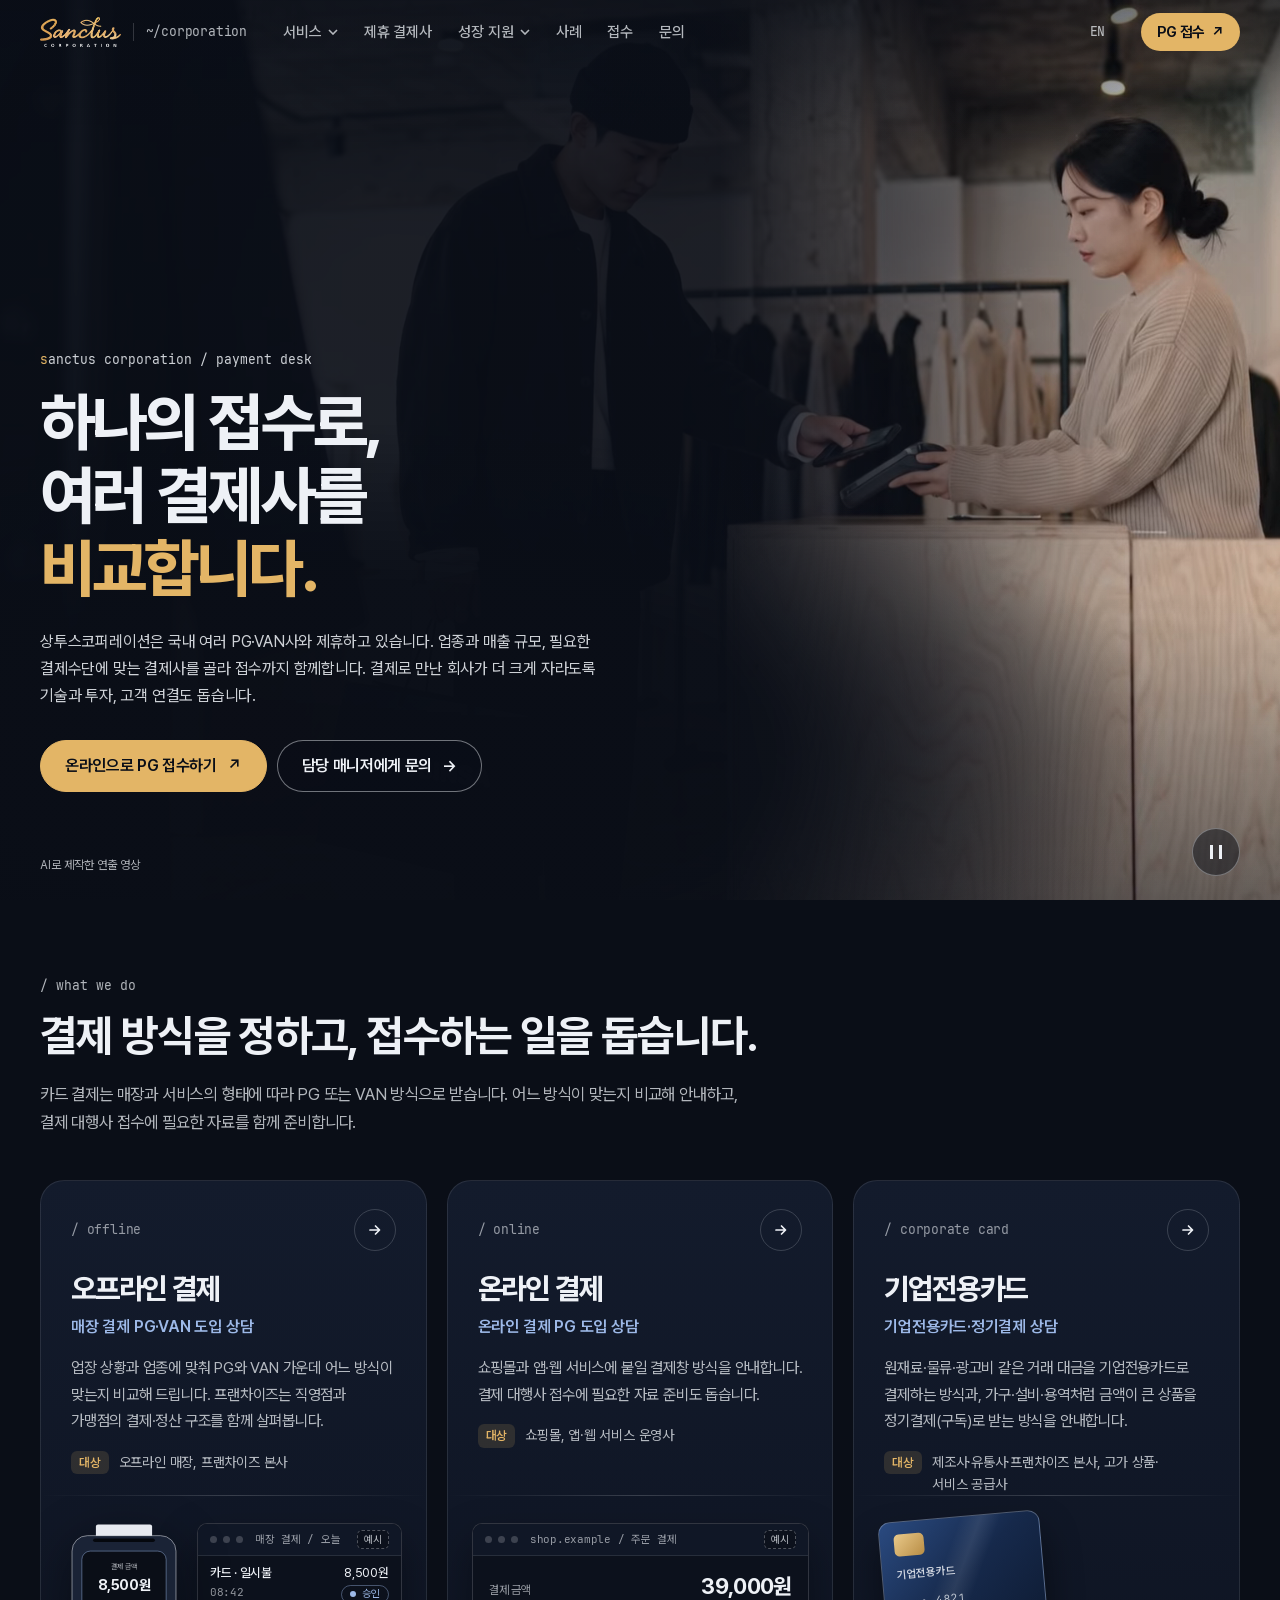
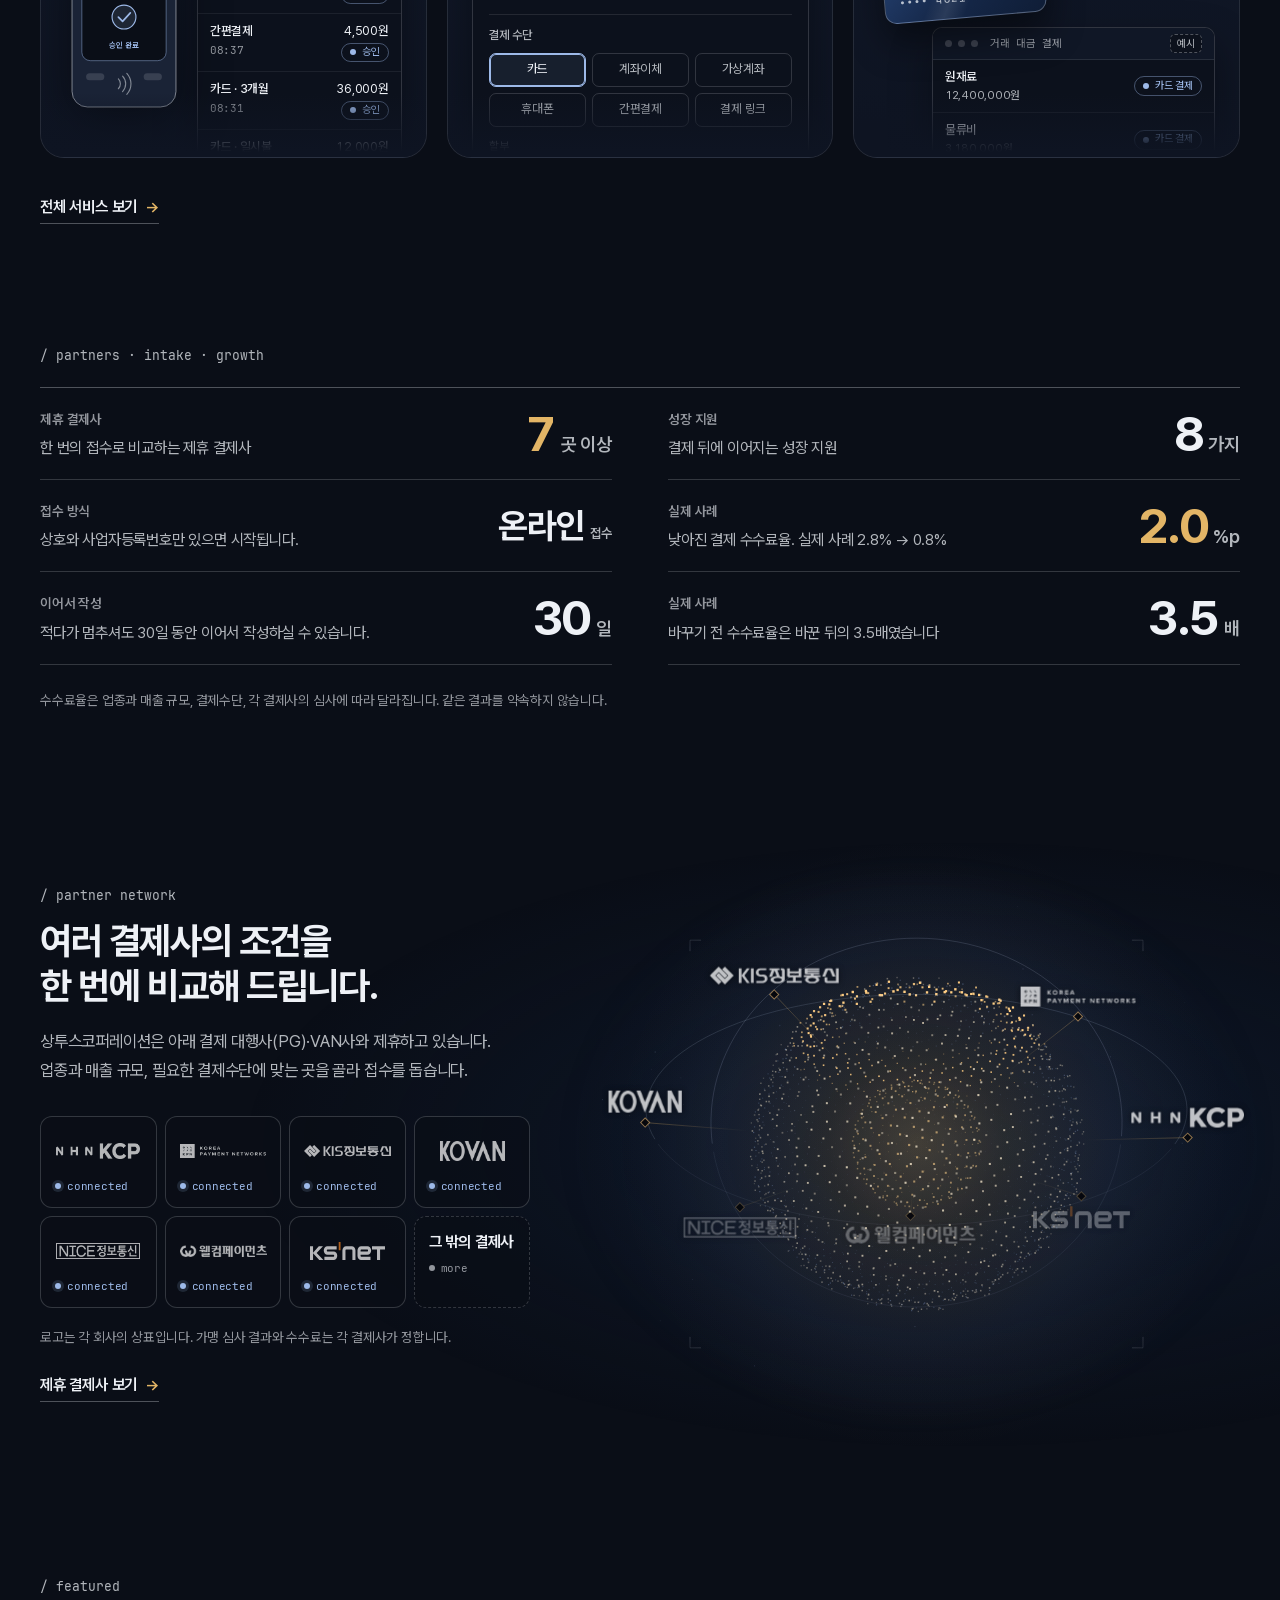
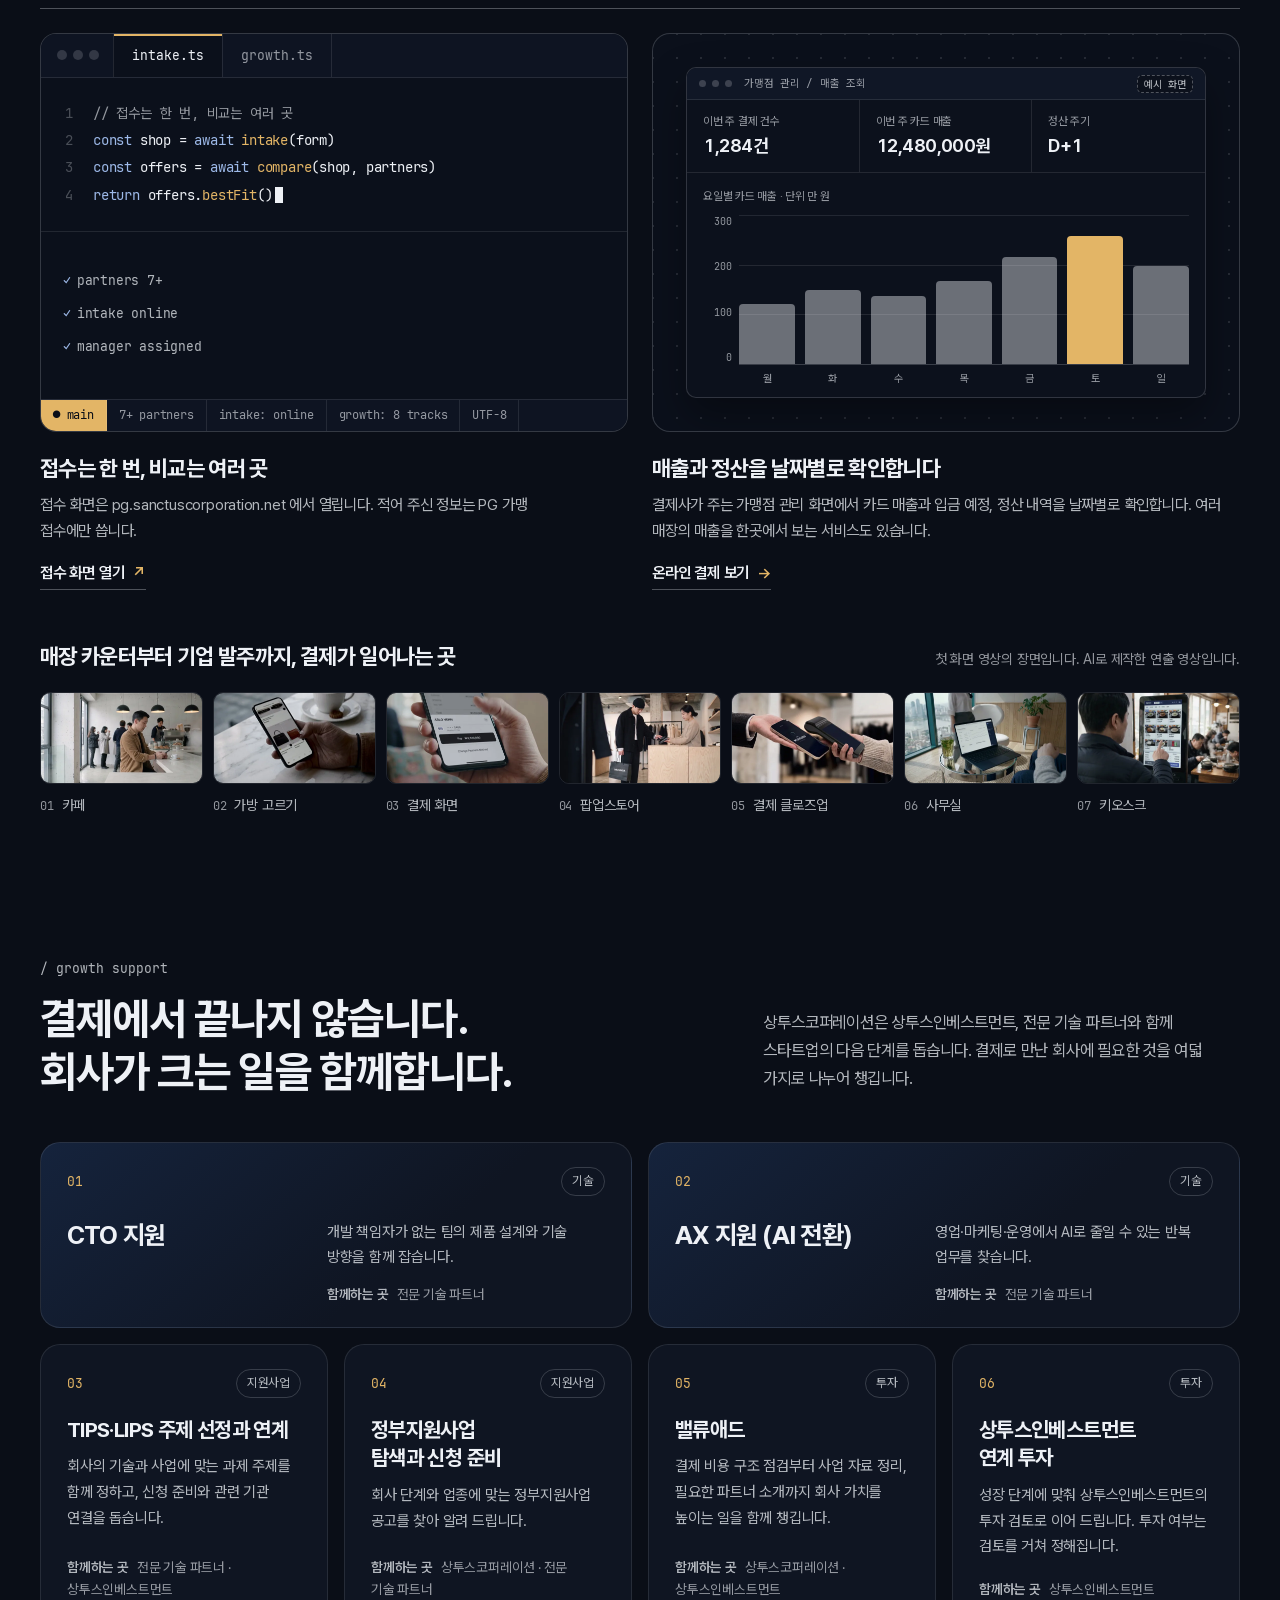
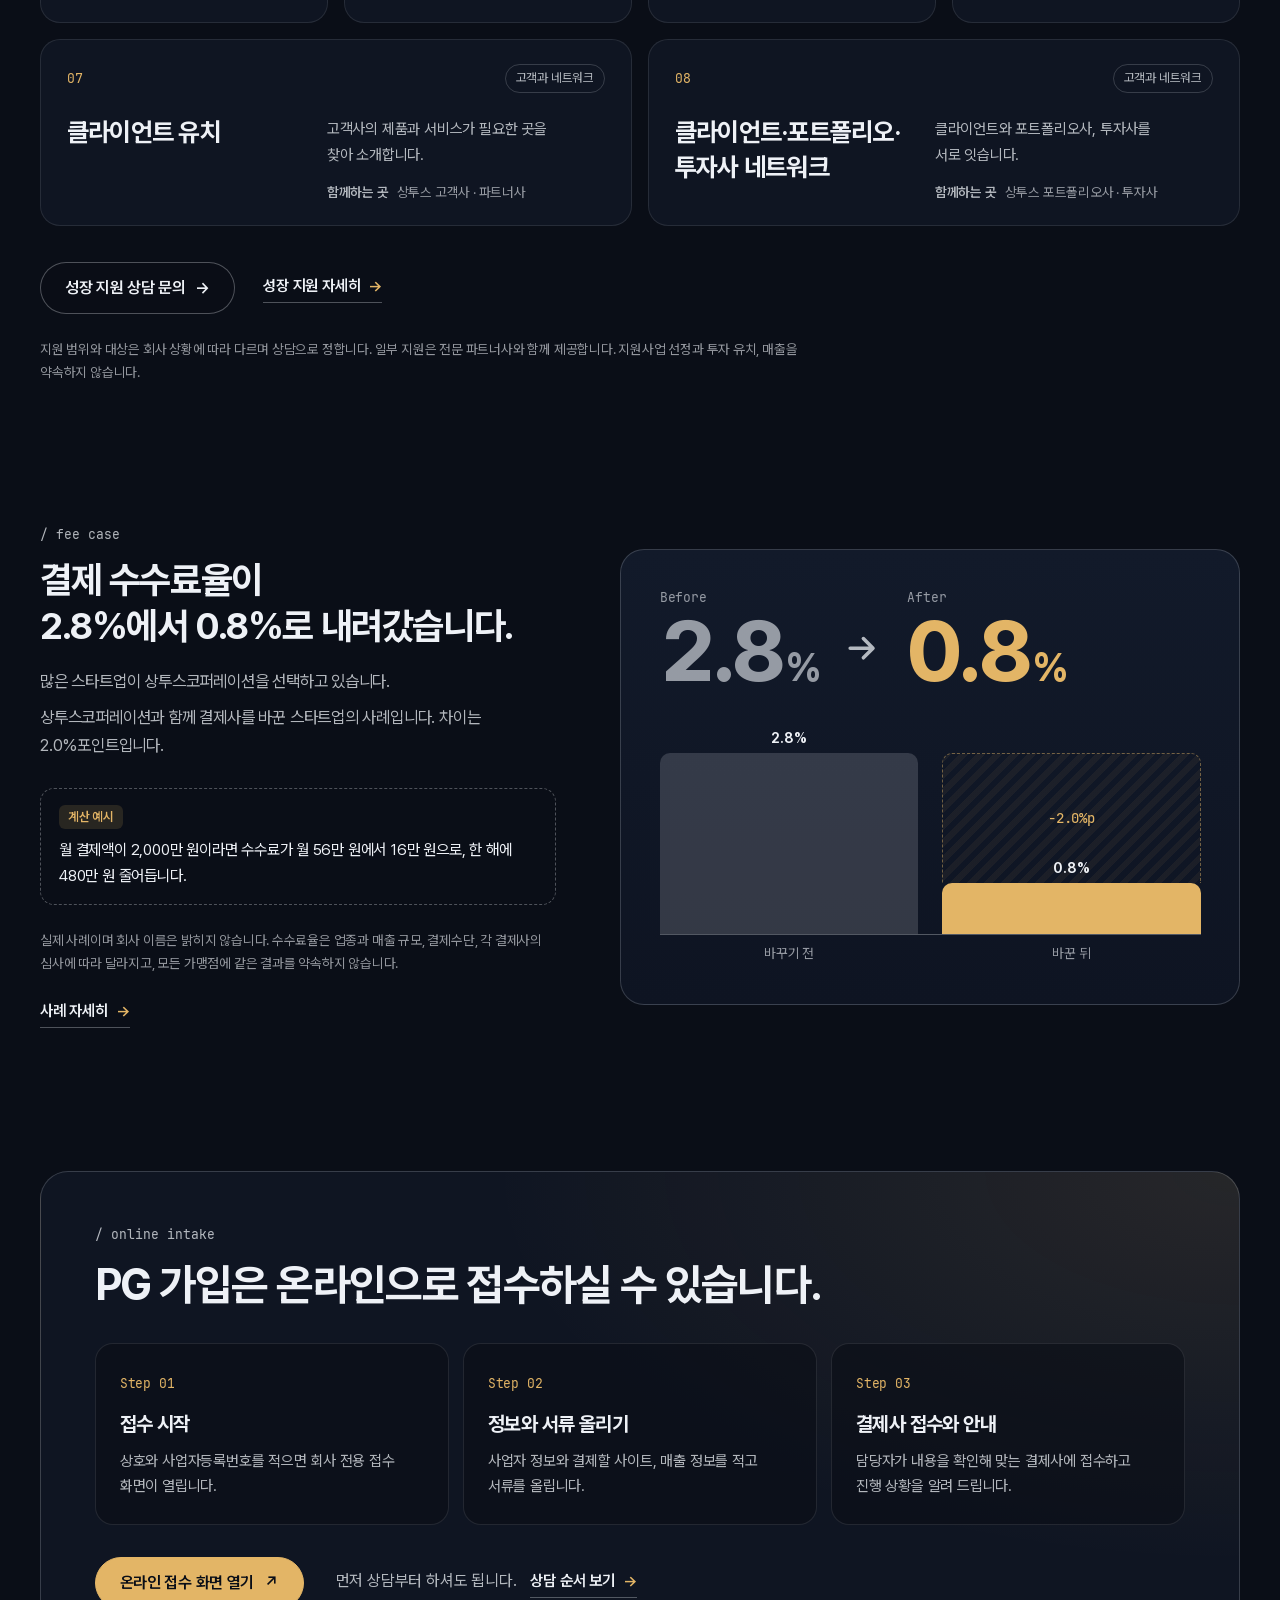
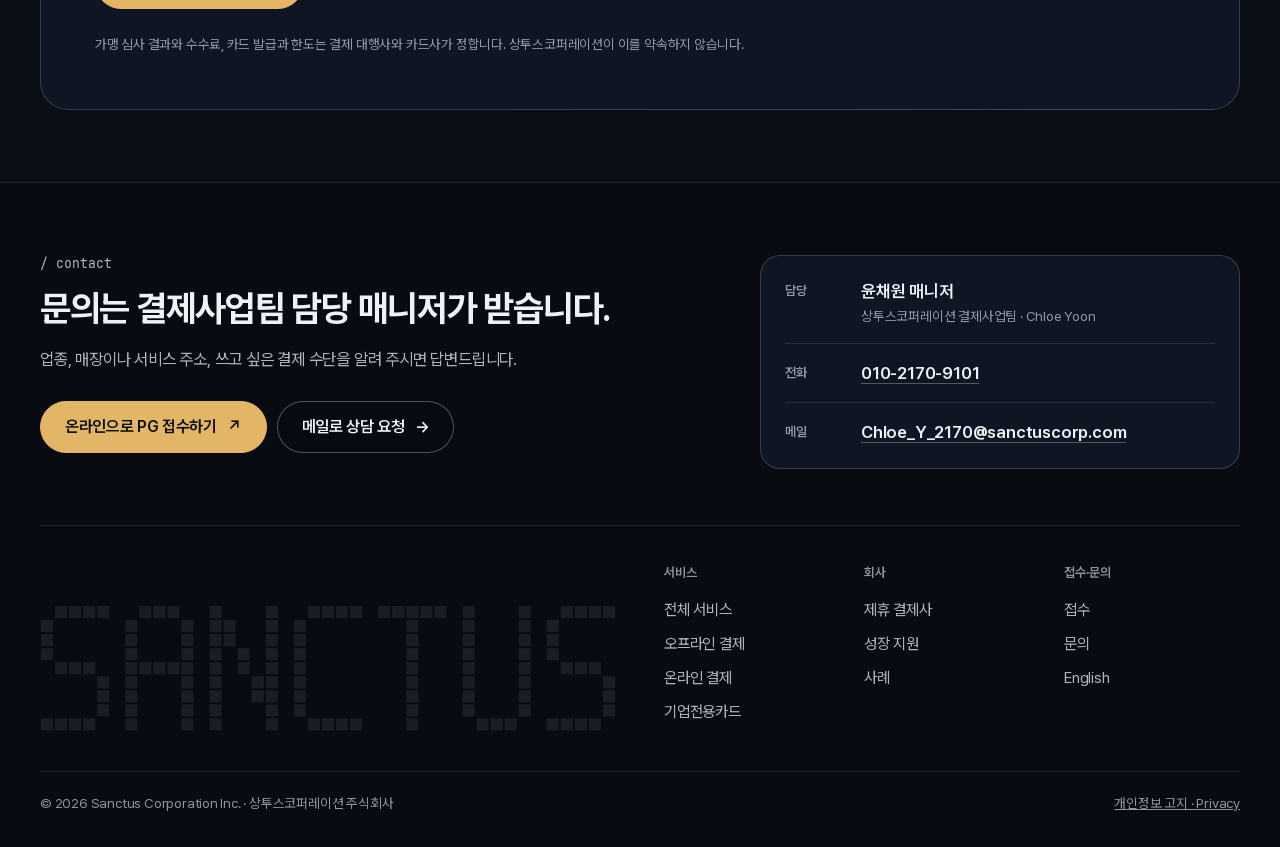
==== commit 2086a761: "fix: http 방문자를 https 로 넘기기, 지구본 대체 글을 로고 기준으로 깃허브 인증서 재발급이 멈춰 https 강제 켜기가 막혀 있어, 모든 쪽 머리에서 공개 주소의 h" ====
--- a/index.html
+++ b/index.html
@@ -2,6 +2,7 @@
 <html lang="ko">
 <head>
 <meta charset="utf-8">
+<script>if(location.protocol==='http:'&&location.hostname==="sanctuscorporation.com")location.replace('https://'+location.host+location.pathname+location.search+location.hash)</script>
 <meta name="viewport" content="width=device-width,initial-scale=1,viewport-fit=cover">
 <title>상투스코퍼레이션 | 결제사 비교·접수와 스타트업 성장 지원 · Sanctus Corporation</title>
 <meta name="description" content="상투스코퍼레이션은 국내 여러 PG·VAN사와 제휴해 업종과 매출에 맞는 결제사를 비교하고 접수까지 돕습니다. 결제로 만난 스타트업에는 CTO·AX 지원, TIPS·LIPS 주제 선정, 정부지원사업 준비, 투자 검토 연계, 고객·네트워크 연결을 함께합니다.">
@@ -30,7 +31,7 @@
 <section class="hero" id="top" aria-labelledby="hero-h"><div class="hero-media" id="hero-media"><picture class="hero-poster"><source media="(max-aspect-ratio: 1/1)" srcset="assets/video/hero-poster-4x5.webp"><img src="assets/video/hero-poster-16x9.webp" width="1920" height="1080" alt="" decoding="async" fetchpriority="high"></picture><video class="hero-video" id="hero-video" muted loop playsinline preload="metadata" aria-label="매장, 온라인 쇼핑, 무인 주문기, 기업 거래 등 여러 곳에서 결제하는 모습. AI로 제작한 연출 영상입니다."><source media="(max-aspect-ratio: 1/1)" src="assets/video/hero-4x5.webm" type="video/webm"><source media="(max-aspect-ratio: 1/1)" src="assets/video/hero-4x5.mp4" type="video/mp4"><source src="assets/video/hero-16x9.webm" type="video/webm"><source src="assets/video/hero-16x9.mp4" type="video/mp4"></video><div class="hero-shade" aria-hidden="true"></div></div><div class="wrap hero-copy"><p class="eyebrow hero-eb">sanctus corporation / payment desk</p><h1 id="hero-h" aria-label="하나의 접수로, 여러 결제사를 비교합니다."><span class="ln"><span style="--l:0">하나의 접수로,</span></span><span class="ln"><span style="--l:1">여러 결제사를</span></span><span class="ln"><span style="--l:2"><em>비교합니다.</em></span></span></h1><p class="hero-lede">상투스코퍼레이션은 국내 여러 PG·VAN사와 제휴하고 있습니다. 업종과 매출 규모, 필요한 결제수단에 맞는 결제사를 골라 접수까지 함께합니다. 결제로 만난 회사가 더 크게 자라도록 기술과 투자, 고객 연결도 돕습니다.</p><div class="btns hero-btns"><a class="btn pri" href="https://pg.sanctuscorporation.net/" target="_blank" rel="noopener">온라인으로 PG 접수하기 <i aria-hidden="true">↗</i></a><a class="btn" href="contact/">담당 매니저에게 문의 <i aria-hidden="true">→</i></a></div></div><div class="wrap hero-foot"><p class="hero-ai">AI로 제작한 연출 영상</p><button type="button" class="hero-pause" id="hero-pause" aria-pressed="false" aria-label="영상 멈춤" hidden><span aria-hidden="true"></span></button></div></section>
 <section class="sec services" id="services" aria-labelledby="services-h"><div class="wrap"><div class="sec-head"><p class="eyebrow">/ what we do</p><h2 id="services-h">결제 방식을 정하고, <span class="nb">접수하는 일을 돕습니다.</span></h2><p class="lede">카드 결제는 매장과 서비스의 형태에 따라 PG 또는 VAN 방식으로 받습니다. 어느 방식이 맞는지 비교해 안내하고, 결제 대행사 접수에 필요한 자료를 함께 준비합니다.</p></div><div class="svc-grid"><article class="svc rv" style="--i:0"><div class="svc-top"><div class="svc-row"><p class="svc-tag">/ offline</p><span class="arr" aria-hidden="true"><svg viewBox="0 0 16 16" aria-hidden="true"><path d="M3 8h9M8.5 4l4 4-4 4"/></svg></span></div><h3><a class="stretch" href="services/offline/">오프라인 결제</a></h3><p class="svc-sub">매장 결제 PG·VAN 도입 상담</p><p class="svc-desc">업장 상황과 업종에 맞춰 PG와 VAN 가운데 어느 방식이 맞는지 비교해 드립니다. 프랜차이즈는 직영점과 가맹점의 결제·정산 구조를 함께 살펴봅니다.</p><p class="who"><b>대상</b><span>오프라인 매장, 프랜차이즈 본사</span></p></div><div class="svc-fig anim" aria-hidden="true"><div class="mk mk-term" aria-label="매장 카드 단말기 결제 예시 화면"><svg class="tm-dev" viewBox="0 0 168 268" aria-hidden="true"><rect class="paper" x="44" y="2" width="80" height="30" rx="3"/><path class="tear" d="M44 26l6-4 6 4 6-4 6 4 6-4 6 4 6-4 6 4 6-4 6 4 6-4 6 4 6-4"/><rect class="body" x="10" y="18" width="148" height="244" rx="22"/><rect class="slot" x="40" y="22" width="88" height="5" rx="2.5"/><rect class="screen" x="24" y="40" width="120" height="156" rx="12"/><text class="t1" x="84" y="66" text-anchor="middle">결제 금액</text><text class="t2" x="84" y="96" text-anchor="middle">8,500원</text><circle class="ok-ring" cx="84" cy="134" r="17"/><path class="ok-tick" d="M76 134l6 6 11-12"/><text class="t3" x="84" y="178" text-anchor="middle">승인 완료</text><path class="nfc" d="M76 222a10 10 0 0 1 0 14M82 218a16 16 0 0 1 0 22M88 214a22 22 0 0 1 0 30"/><rect class="btn-s" x="30" y="214" width="26" height="10" rx="5"/><rect class="btn-s" x="112" y="214" width="26" height="10" rx="5"/></svg><div class="mk-win tm-log"><div class="mk-bar"><i></i><i></i><i></i><span>매장 결제 / 오늘</span><em class="ex">예시</em></div><ol class="tm-rows"><li style="--i:0"><span class="t">08:42</span><span class="nm">카드 · 일시불</span><span class="am">8,500원</span><span class="st ok">승인</span></li><li style="--i:1"><span class="t">08:37</span><span class="nm">간편결제</span><span class="am">4,500원</span><span class="st ok">승인</span></li><li style="--i:2"><span class="t">08:31</span><span class="nm">카드 · 3개월</span><span class="am">36,000원</span><span class="st ok">승인</span></li><li style="--i:3"><span class="t">08:24</span><span class="nm">카드 · 일시불</span><span class="am">12,000원</span><span class="st ok">승인</span></li></ol></div></div></div></article><article class="svc rv" style="--i:1"><div class="svc-top"><div class="svc-row"><p class="svc-tag">/ online</p><span class="arr" aria-hidden="true"><svg viewBox="0 0 16 16" aria-hidden="true"><path d="M3 8h9M8.5 4l4 4-4 4"/></svg></span></div><h3><a class="stretch" href="services/online/">온라인 결제</a></h3><p class="svc-sub">온라인 결제 PG 도입 상담</p><p class="svc-desc">쇼핑몰과 앱·웹 서비스에 붙일 결제창 방식을 안내합니다. 결제 대행사 접수에 필요한 자료 준비도 돕습니다.</p><p class="who"><b>대상</b><span>쇼핑몰, 앱·웹 서비스 운영사</span></p></div><div class="svc-fig anim" aria-hidden="true"><div class="mk mk-cm" aria-label="온라인 결제창 예시 화면"><div class="mk-win"><div class="mk-bar"><i></i><i></i><i></i><span>shop.example / 주문 결제</span><em class="ex">예시</em></div><div class="cm-in"><div class="cm-sum"><small>결제 금액</small><b>39,000원</b></div><p class="mk-h">결제 수단</p><div class="mk-methods"><span class="on" style="--i:0">카드</span><span style="--i:1">계좌이체</span><span style="--i:2">가상계좌</span><span style="--i:3">휴대폰</span><span style="--i:4">간편결제</span><span style="--i:5">결제 링크</span></div><span class="mk-field"><small>할부</small><span>일시불<i></i></span></span><span class="mk-btn">39,000원 결제하기</span></div></div></div></div></article><article class="svc rv" style="--i:2"><div class="svc-top"><div class="svc-row"><p class="svc-tag">/ corporate card</p><span class="arr" aria-hidden="true"><svg viewBox="0 0 16 16" aria-hidden="true"><path d="M3 8h9M8.5 4l4 4-4 4"/></svg></span></div><h3><a class="stretch" href="services/corporate-card/">기업전용카드</a></h3><p class="svc-sub">기업전용카드·정기결제 상담</p><p class="svc-desc">원재료·물류·광고비 같은 거래 대금을 기업전용카드로 결제하는 방식과, 가구·설비·용역처럼 금액이 큰 상품을 정기결제(구독)로 받는 방식을 안내합니다.</p><p class="who"><b>대상</b><span>제조사·유통사·프랜차이즈 본사, 고가 상품·서비스 공급사</span></p></div><div class="svc-fig anim" aria-hidden="true"><div class="mk mk-cc" aria-label="기업전용카드 거래 대금 결제 목록 예시 화면"><div class="cc-card" aria-hidden="true"><span class="cc-chip"></span><span class="cc-name">기업전용카드</span><span class="cc-no">•••• 4821</span></div><div class="mk-win cc-win"><div class="mk-bar"><i></i><i></i><i></i><span>거래 대금 결제</span><em class="ex">예시</em></div><ol class="cc-rows"><li style="--i:0"><span class="nm">원재료</span><span class="am">12,400,000원</span><span class="st ok">카드 결제</span></li><li style="--i:1"><span class="nm">물류비</span><span class="am">3,180,000원</span><span class="st ok">카드 결제</span></li><li style="--i:2"><span class="nm">광고비</span><span class="am">5,000,000원</span><span class="st ok">카드 결제</span></li><li style="--i:3"><span class="nm">제조비</span><span class="am">8,750,000원</span><span class="st next">결제 예정</span></li></ol></div></div></div></article></div><div class="sec-tail"><a class="more" href="services/">전체 서비스 보기 <i aria-hidden="true">→</i></a></div></div></section>
 <section class="sec stats" id="numbers" aria-labelledby="numbers-h"><div class="wrap"><div class="st-head"><p class="eyebrow" id="numbers-h">/ partners · intake · growth</p></div><ul class="st-rows" data-stats><li class="st-row" style="--i:0"><span class="st-k">제휴 결제사</span><span class="st-n">한 번의 접수로 비교하는 제휴 결제사</span><b class="st-v"><span data-count="7">7</span><i>곳 이상</i></b></li><li class="st-row" style="--i:1"><span class="st-k">접수 방식</span><span class="st-n">상호와 사업자등록번호만 있으면 시작됩니다.</span><b class="st-v word">온라인<i>접수</i></b></li><li class="st-row" style="--i:2"><span class="st-k">이어서 작성</span><span class="st-n">적다가 멈추셔도 30일 동안 이어서 작성하실 수 있습니다.</span><b class="st-v">30<i>일</i></b></li><li class="st-row" style="--i:3"><span class="st-k">성장 지원</span><span class="st-n">결제 뒤에 이어지는 성장 지원</span><b class="st-v">8<i>가지</i></b></li><li class="st-row" style="--i:4"><span class="st-k">실제 사례</span><span class="st-n">낮아진 결제 수수료율. 실제 사례 2.8% → 0.8%</span><b class="st-v">2.0<i>%p</i></b></li><li class="st-row" style="--i:5"><span class="st-k">실제 사례</span><span class="st-n">바꾸기 전 수수료율은 바꾼 뒤의 3.5배였습니다</span><b class="st-v">3.5<i>배</i></b></li></ul><p class="fine">수수료율은 업종과 매출 규모, 결제수단, 각 결제사의 심사에 따라 달라집니다. 같은 결과를 약속하지 않습니다.</p></div></section>
-<section class="sec globe-sec" id="network" aria-labelledby="network-h"><div class="wrap"><div class="gl-spot" aria-hidden="true"></div><div class="gl-grid"><div class="gl-copy"><div class="sec-head tight"><p class="eyebrow">/ partner network</p><h2 id="network-h">여러 결제사의 조건을 <span class="nb">한 번에</span> 비교해 드립니다.</h2><p class="lede">상투스코퍼레이션은 아래 결제 대행사(PG)·VAN사와 제휴하고 있습니다. 업종과 매출 규모, 필요한 결제수단에 맞는 곳을 골라 접수를 돕습니다.</p></div><ul class="gl-names rv" aria-label="제휴 결제사"><li style="--i:0"><div class="lg"><img src="assets/partners/kcp.png" alt="NHN KCP" width="600" height="108" decoding="async" style="--k:1.005"></div><span>connected</span></li><li style="--i:1"><div class="lg"><img class="wm" src="assets/partners/kpn.png" alt="한국결제네트웍스(KPN)" width="566" height="98" decoding="async" style="--k:1.025"></div><span>connected</span></li><li style="--i:2"><div class="lg"><img class="wm" src="assets/partners/kis.svg" alt="KIS정보통신" width="200" height="28" decoding="async" style="--k:1.15"></div><span>connected</span></li><li style="--i:3"><div class="lg"><img class="wm" src="assets/partners/kovan.png" alt="코밴(KOVAN)" width="100" height="30" decoding="async" style="--k:0.778;--mw:100px"></div><span>connected</span></li><li style="--i:4"><div class="lg"><img src="assets/partners/nice.png" alt="NICE정보통신" width="600" height="108" decoding="async" style="--k:1.005"></div><span>connected</span></li><li style="--i:5"><div class="lg"><img class="wm" src="assets/partners/welcome.png" alt="웰컴페이먼츠" width="488" height="66" decoding="async" style="--k:1.159"></div><span>connected</span></li><li style="--i:6"><div class="lg"><img src="assets/partners/ksnet.svg" alt="KSNET" width="94" height="21" decoding="async" style="--k:0.895"></div><span>connected</span></li><li class="etc" style="--i:7"><b>그 밖의 결제사</b><span>more</span></li></ul><p class="fine">로고는 각 회사의 상표입니다. 가맹 심사 결과와 수수료는 각 결제사가 정합니다.</p><a class="more" href="partners/">제휴 결제사 보기 <i aria-hidden="true">→</i></a></div><div class="gl-stage" id="gl-stage"><canvas id="core" aria-hidden="true" data-src-logos="assets/partners/" data-logos="{&quot;KCP&quot;:{&quot;f&quot;:&quot;kcp.png&quot;,&quot;m&quot;:&quot;o&quot;,&quot;r&quot;:5.556,&quot;k&quot;:1.005},&quot;KPN&quot;:{&quot;f&quot;:&quot;kpn.png&quot;,&quot;m&quot;:&quot;c&quot;,&quot;r&quot;:5.776,&quot;k&quot;:1.025},&quot;KIS&quot;:{&quot;f&quot;:&quot;kis.svg&quot;,&quot;m&quot;:&quot;c&quot;,&quot;r&quot;:7.269,&quot;k&quot;:1.15},&quot;KOVAN&quot;:{&quot;f&quot;:&quot;kovan.png&quot;,&quot;m&quot;:&quot;c&quot;,&quot;r&quot;:3.333,&quot;k&quot;:0.778,&quot;mw&quot;:100},&quot;NICE&quot;:{&quot;f&quot;:&quot;nice.png&quot;,&quot;m&quot;:&quot;o&quot;,&quot;r&quot;:5.556,&quot;k&quot;:1.005},&quot;웰컴&quot;:{&quot;f&quot;:&quot;welcome.png&quot;,&quot;m&quot;:&quot;c&quot;,&quot;r&quot;:7.394,&quot;k&quot;:1.159},&quot;KSNET&quot;:{&quot;f&quot;:&quot;ksnet.svg&quot;,&quot;m&quot;:&quot;o&quot;,&quot;r&quot;:4.406,&quot;k&quot;:0.895}}"></canvas><p class="sr">점으로 이루어진 지구본 둘레를 제휴 결제사 일곱 곳(KCP, KPN, KIS, KOVAN, NICE, 웰컴, KSNET)의 약칭이 돌고, 가운데에서 결제사 쪽으로 접수 신호가 날아가는 그림입니다.</p></div></div></div></section>
+<section class="sec globe-sec" id="network" aria-labelledby="network-h"><div class="wrap"><div class="gl-spot" aria-hidden="true"></div><div class="gl-grid"><div class="gl-copy"><div class="sec-head tight"><p class="eyebrow">/ partner network</p><h2 id="network-h">여러 결제사의 조건을 <span class="nb">한 번에</span> 비교해 드립니다.</h2><p class="lede">상투스코퍼레이션은 아래 결제 대행사(PG)·VAN사와 제휴하고 있습니다. 업종과 매출 규모, 필요한 결제수단에 맞는 곳을 골라 접수를 돕습니다.</p></div><ul class="gl-names rv" aria-label="제휴 결제사"><li style="--i:0"><div class="lg"><img src="assets/partners/kcp.png" alt="NHN KCP" width="600" height="108" decoding="async" style="--k:1.005"></div><span>connected</span></li><li style="--i:1"><div class="lg"><img class="wm" src="assets/partners/kpn.png" alt="한국결제네트웍스(KPN)" width="566" height="98" decoding="async" style="--k:1.025"></div><span>connected</span></li><li style="--i:2"><div class="lg"><img class="wm" src="assets/partners/kis.svg" alt="KIS정보통신" width="200" height="28" decoding="async" style="--k:1.15"></div><span>connected</span></li><li style="--i:3"><div class="lg"><img class="wm" src="assets/partners/kovan.png" alt="코밴(KOVAN)" width="100" height="30" decoding="async" style="--k:0.778;--mw:100px"></div><span>connected</span></li><li style="--i:4"><div class="lg"><img src="assets/partners/nice.png" alt="NICE정보통신" width="600" height="108" decoding="async" style="--k:1.005"></div><span>connected</span></li><li style="--i:5"><div class="lg"><img class="wm" src="assets/partners/welcome.png" alt="웰컴페이먼츠" width="488" height="66" decoding="async" style="--k:1.159"></div><span>connected</span></li><li style="--i:6"><div class="lg"><img src="assets/partners/ksnet.svg" alt="KSNET" width="94" height="21" decoding="async" style="--k:0.895"></div><span>connected</span></li><li class="etc" style="--i:7"><b>그 밖의 결제사</b><span>more</span></li></ul><p class="fine">로고는 각 회사의 상표입니다. 가맹 심사 결과와 수수료는 각 결제사가 정합니다.</p><a class="more" href="partners/">제휴 결제사 보기 <i aria-hidden="true">→</i></a></div><div class="gl-stage" id="gl-stage"><canvas id="core" aria-hidden="true" data-src-logos="assets/partners/" data-logos="{&quot;KCP&quot;:{&quot;f&quot;:&quot;kcp.png&quot;,&quot;m&quot;:&quot;o&quot;,&quot;r&quot;:5.556,&quot;k&quot;:1.005},&quot;KPN&quot;:{&quot;f&quot;:&quot;kpn.png&quot;,&quot;m&quot;:&quot;c&quot;,&quot;r&quot;:5.776,&quot;k&quot;:1.025},&quot;KIS&quot;:{&quot;f&quot;:&quot;kis.svg&quot;,&quot;m&quot;:&quot;c&quot;,&quot;r&quot;:7.269,&quot;k&quot;:1.15},&quot;KOVAN&quot;:{&quot;f&quot;:&quot;kovan.png&quot;,&quot;m&quot;:&quot;c&quot;,&quot;r&quot;:3.333,&quot;k&quot;:0.778,&quot;mw&quot;:100},&quot;NICE&quot;:{&quot;f&quot;:&quot;nice.png&quot;,&quot;m&quot;:&quot;o&quot;,&quot;r&quot;:5.556,&quot;k&quot;:1.005},&quot;웰컴&quot;:{&quot;f&quot;:&quot;welcome.png&quot;,&quot;m&quot;:&quot;c&quot;,&quot;r&quot;:7.394,&quot;k&quot;:1.159},&quot;KSNET&quot;:{&quot;f&quot;:&quot;ksnet.svg&quot;,&quot;m&quot;:&quot;o&quot;,&quot;r&quot;:4.406,&quot;k&quot;:0.895}}"></canvas><p class="sr">점으로 이루어진 지구본 둘레를 제휴 결제사 일곱 곳(KCP, KPN, KIS, KOVAN, NICE, 웰컴, KSNET)의 로고가 돌고, 가운데에서 결제사 쪽으로 접수 신호가 날아가는 그림입니다.</p></div></div></div></section>
 <section class="sec featured" id="featured" aria-labelledby="featured-h"><div class="wrap"><div class="fe-head"><p class="eyebrow">/ featured</p><h2 class="sr" id="featured-h">Featured</h2></div><div class="fe-grid2"><article class="fe-card fe-code rv"><div class="code" role="group" aria-label="접수는 한 번, 비교는 여러 곳이라는 뜻을 코드처럼 쓴 그림"><div class="code-bar"><span class="dots" aria-hidden="true"><i></i><i></i><i></i></span><div class="code-tabs" role="tablist" aria-label="코드 창"><button type="button" role="tab" id="code-intake-t" aria-controls="code-intake" aria-selected="true">intake.ts</button><button type="button" role="tab" id="code-growth-t" aria-controls="code-growth" aria-selected="false" tabindex="-1">growth.ts</button></div></div><div class="code-pane" id="code-intake" role="tabpanel" aria-labelledby="code-intake-t" tabindex="0"><pre><span class="l"><span class="lno">1</span><span class="c">// 접수는 한 번, 비교는 여러 곳</span></span><span class="l"><span class="lno">2</span><span class="k">const</span> <span class="v">shop</span> = <span class="k">await</span> <span class="f">intake</span>(<span class="v">form</span>)</span><span class="l"><span class="lno">3</span><span class="k">const</span> <span class="v">offers</span> = <span class="k">await</span> <span class="f">compare</span>(<span class="v">shop</span>, <span class="v">partners</span>)</span><span class="l"><span class="lno">4</span><span class="k">return</span> <span class="v">offers</span>.<span class="f">bestFit</span>()<i class="caret" aria-hidden="true"></i></span></pre><p class="code-out"><span><b>✓</b>partners 7+</span><span><b>✓</b>intake online</span><span><b>✓</b>manager assigned</span></p></div><div class="code-pane" id="code-growth" role="tabpanel" aria-labelledby="code-growth-t" tabindex="0"><pre><span class="l"><span class="lno">1</span><span class="c">// 결제에서 끝나지 않습니다.</span></span><span class="l"><span class="lno">2</span><span class="k">const</span> <span class="v">tracks</span> = [</span><span class="l"><span class="lno">3</span>  <span class="s">"CTO 지원"</span>, <span class="s">"AX 지원 (AI 전환)"</span>,</span><span class="l"><span class="lno">4</span>  <span class="s">"TIPS·LIPS 주제 선정과 연계"</span>, <span class="s">"정부지원사업 탐색과 신청 준비"</span>,</span><span class="l"><span class="lno">5</span>  <span class="s">"밸류애드"</span>, <span class="s">"상투스인베스트먼트 연계 투자"</span>,</span><span class="l"><span class="lno">6</span>  <span class="s">"클라이언트 유치"</span>, <span class="s">"클라이언트·포트폴리오·투자사 네트워크"</span>,</span><span class="l"><span class="lno">7</span>]</span><span class="l"><span class="lno">8</span><span class="k">return</span> <span class="f">grow</span>(<span class="v">shop</span>, <span class="v">tracks</span>)<i class="caret" aria-hidden="true"></i></span></pre><p class="code-out"><span><b>✓</b>growth: 8 tracks</span></p></div><p class="code-status" aria-hidden="true"><span>● main</span><span>7+ partners</span><span>intake: online</span><span>growth: 8 tracks</span><span>UTF-8</span></p></div><div class="fe-meta"><h3>접수는 한 번, 비교는 여러 곳</h3><p>접수 화면은 pg.sanctuscorporation.net 에서 열립니다. 적어 주신 정보는 PG 가맹 접수에만 씁니다.</p><a class="more" href="https://pg.sanctuscorporation.net/" target="_blank" rel="noopener">접수 화면 열기 <i aria-hidden="true">↗</i></a></div></article><article class="fe-card fe-screen rv" style="--i:1"><div class="fe-shot anim"><figure class="frame bare"><div class="mkbox"><div class="mk" aria-label="가맹점 매출 조회 예시 화면"><div class="mk-win"><div class="mk-bar"><i></i><i></i><i></i><span>가맹점 관리 / 매출 조회</span><em class="ex">예시 화면</em></div><div class="mk-kpi"><div><small>이번 주 결제 건수</small><b>1,284건</b></div><div><small>이번 주 카드 매출</small><b>12,480,000원</b></div><div><small>정산 주기</small><b>D+1</b></div></div><div class="mk-chart"><p class="mk-cap">요일별 카드 매출 · 단위 만 원</p><div class="mk-axis"><span>300</span><span>200</span><span>100</span><span>0</span></div><div class="mk-plot"><i style="--h:40%;--i:0"></i><i style="--h:50%;--i:1"></i><i style="--h:46%;--i:2"></i><i style="--h:56%;--i:3"></i><i style="--h:72%;--i:4"></i><i style="--h:86%;--i:5" class=on></i><i style="--h:66%;--i:6"></i></div><div class="mk-days"><span>월</span><span>화</span><span>수</span><span>목</span><span>금</span><span>토</span><span>일</span></div></div></div></div></div><figcaption class="sr">가맹점 매출 조회 예시 화면</figcaption></figure></div><div class="fe-meta"><h3>매출과 정산을 날짜별로 확인합니다</h3><p>결제사가 주는 가맹점 관리 화면에서 카드 매출과 입금 예정, 정산 내역을 날짜별로 확인합니다. 여러 매장의 매출을 한곳에서 보는 서비스도 있습니다.</p><a class="more" href="services/online/">온라인 결제 보기 <i aria-hidden="true">→</i></a></div></article></div><article class="fe-scenes rv"><div class="fs-head"><h3>매장 카운터부터 기업 발주까지, 결제가 일어나는 곳</h3><p>첫 화면 영상의 장면입니다. AI로 제작한 연출 영상입니다.</p></div><ol class="scenes" aria-label="결제 장면 일곱 가지"><li style="--i:0"><img src="assets/scenes/scene-1.webp" width="640" height="360" alt="" loading="lazy" decoding="async"><span><b>01</b>카페</span></li><li style="--i:1"><img src="assets/scenes/scene-2.webp" width="640" height="360" alt="" loading="lazy" decoding="async"><span><b>02</b>가방 고르기</span></li><li style="--i:2"><img src="assets/scenes/scene-3.webp" width="640" height="360" alt="" loading="lazy" decoding="async"><span><b>03</b>결제 화면</span></li><li style="--i:3"><img src="assets/scenes/scene-4.webp" width="640" height="360" alt="" loading="lazy" decoding="async"><span><b>04</b>팝업스토어</span></li><li style="--i:4"><img src="assets/scenes/scene-5.webp" width="640" height="360" alt="" loading="lazy" decoding="async"><span><b>05</b>결제 클로즈업</span></li><li style="--i:5"><img src="assets/scenes/scene-6.webp" width="640" height="360" alt="" loading="lazy" decoding="async"><span><b>06</b>사무실</span></li><li style="--i:6"><img src="assets/scenes/scene-7.webp" width="640" height="360" alt="" loading="lazy" decoding="async"><span><b>07</b>키오스크</span></li></ol></article></div></section>
 <section class="sec growth" id="growth" aria-labelledby="growth-h"><div class="wrap"><div class="sec-head"><p class="eyebrow">/ growth support</p><h2 id="growth-h">결제에서 끝나지 않습니다. <span class="nb">회사가 크는 일을 함께합니다.</span></h2><p class="lede">상투스코퍼레이션은 상투스인베스트먼트, 전문 기술 파트너와 함께 스타트업의 다음 단계를 돕습니다. 결제로 만난 회사에 필요한 것을 여덟 가지로 나누어 챙깁니다.</p></div><div class="gc-grid"><article class="gc rv s2" style="--i:0"><p class="gc-top"><b>01</b><span>기술</span></p><h3>CTO 지원</h3><p class="gc-t">개발 책임자가 없는 팀의 제품 설계와 기술 방향을 함께 잡습니다.</p><p class="gc-with"><b>함께하는 곳</b>전문 기술 파트너</p></article><article class="gc rv s2" style="--i:1"><p class="gc-top"><b>02</b><span>기술</span></p><h3>AX 지원 <span class="nb">(AI 전환)</span></h3><p class="gc-t">영업·마케팅·운영에서 AI로 줄일 수 있는 반복 업무를 찾습니다.</p><p class="gc-with"><b>함께하는 곳</b>전문 기술 파트너</p></article><article class="gc rv s1" style="--i:2"><p class="gc-top"><b>03</b><span>지원사업</span></p><h3>TIPS·LIPS 주제 선정과 연계</h3><p class="gc-t">회사의 기술과 사업에 맞는 과제 주제를 함께 정하고, 신청 준비와 관련 기관 연결을 돕습니다.</p><p class="gc-with"><b>함께하는 곳</b>전문 기술 파트너 · 상투스인베스트먼트</p></article><article class="gc rv s1" style="--i:3"><p class="gc-top"><b>04</b><span>지원사업</span></p><h3>정부지원사업 탐색과 신청 준비</h3><p class="gc-t">회사 단계와 업종에 맞는 정부지원사업 공고를 찾아 알려 드립니다.</p><p class="gc-with"><b>함께하는 곳</b>상투스코퍼레이션 · 전문 기술 파트너</p></article><article class="gc rv s1" style="--i:0"><p class="gc-top"><b>05</b><span>투자</span></p><h3>밸류애드</h3><p class="gc-t">결제 비용 구조 점검부터 사업 자료 정리, 필요한 파트너 소개까지 회사 가치를 높이는 일을 함께 챙깁니다.</p><p class="gc-with"><b>함께하는 곳</b>상투스코퍼레이션 · 상투스인베스트먼트</p></article><article class="gc rv s1" style="--i:1"><p class="gc-top"><b>06</b><span>투자</span></p><h3>상투스인베스트먼트 연계 투자</h3><p class="gc-t">성장 단계에 맞춰 상투스인베스트먼트의 투자 검토로 이어 드립니다. 투자 여부는 검토를 거쳐 정해집니다.</p><p class="gc-with"><b>함께하는 곳</b>상투스인베스트먼트</p></article><article class="gc rv s2" style="--i:2"><p class="gc-top"><b>07</b><span>고객과 네트워크</span></p><h3>클라이언트 유치</h3><p class="gc-t">고객사의 제품과 서비스가 필요한 곳을 찾아 소개합니다.</p><p class="gc-with"><b>함께하는 곳</b>상투스 고객사 · 파트너사</p></article><article class="gc rv s2" style="--i:3"><p class="gc-top"><b>08</b><span>고객과 네트워크</span></p><h3><span class="nb">클라이언트·포트폴리오·</span><span class="nb">투자사 네트워크</span></h3><p class="gc-t">클라이언트와 포트폴리오사, 투자사를 서로 잇습니다.</p><p class="gc-with"><b>함께하는 곳</b>상투스 포트폴리오사 · 투자사</p></article></div><div class="sec-tail"><div class="btns"><a class="btn" href="contact/">성장 지원 상담 문의 <i aria-hidden="true">→</i></a></div><a class="more" href="growth/">성장 지원 자세히 <i aria-hidden="true">→</i></a></div><p class="fine">지원 범위와 대상은 회사 상황에 따라 다르며 상담으로 정합니다. 일부 지원은 전문 파트너사와 함께 제공합니다. 지원사업 선정과 투자 유치, 매출을 약속하지 않습니다.</p></div></section>
 <section class="sec case" id="case" aria-labelledby="case-h"><div class="wrap"><div class="case-grid"><div class="case-copy"><div class="sec-head tight"><p class="eyebrow">/ fee case</p><h2 id="case-h">결제 수수료율이 <span class="nb">2.8%에서 0.8%로</span> 내려갔습니다.</h2><p class="lede">많은 스타트업이 상투스코퍼레이션을 선택하고 있습니다.</p><p class="lede">상투스코퍼레이션과 함께 결제사를 바꾼 스타트업의 사례입니다. 차이는 2.0%포인트입니다.</p></div><p class="case-calc"><span class="tag">계산 예시</span>월 결제액이 2,000만 원이라면 수수료가 월 56만 원에서 16만 원으로, 한 해에 480만 원 줄어듭니다.</p><p class="fine">실제 사례이며 회사 이름은 밝히지 않습니다. 수수료율은 업종과 매출 규모, 결제수단, 각 결제사의 심사에 따라 달라지고, 모든 가맹점에 같은 결과를 약속하지 않습니다.</p><a class="more" href="cases/">사례 자세히 <i aria-hidden="true">→</i></a></div><div class="case-fig rv anim"><div class="case-nums" role="img" aria-label="결제 수수료율 2.8퍼센트에서 0.8퍼센트로"><div class="was"><span>Before</span><b>2.8<i>%</i></b></div><span class="arw" aria-hidden="true"><svg viewBox="0 0 16 16" aria-hidden="true"><path d="M3 8h9M8.5 4l4 4-4 4"/></svg></span><div class="now"><span>After</span><b>0.8<i>%</i></b></div></div><div class="chart" aria-hidden="true"><div class="col"><div class="bar was" style="--h:100%"><em>2.8%</em></div><span>바꾸기 전</span></div><div class="col"><div class="ghost" style="--h:28.6%"><b>−2.0%p</b></div><div class="bar now" style="--h:28.6%"><em>0.8%</em></div><span>바꾼 뒤</span></div></div></div></div></div></section>
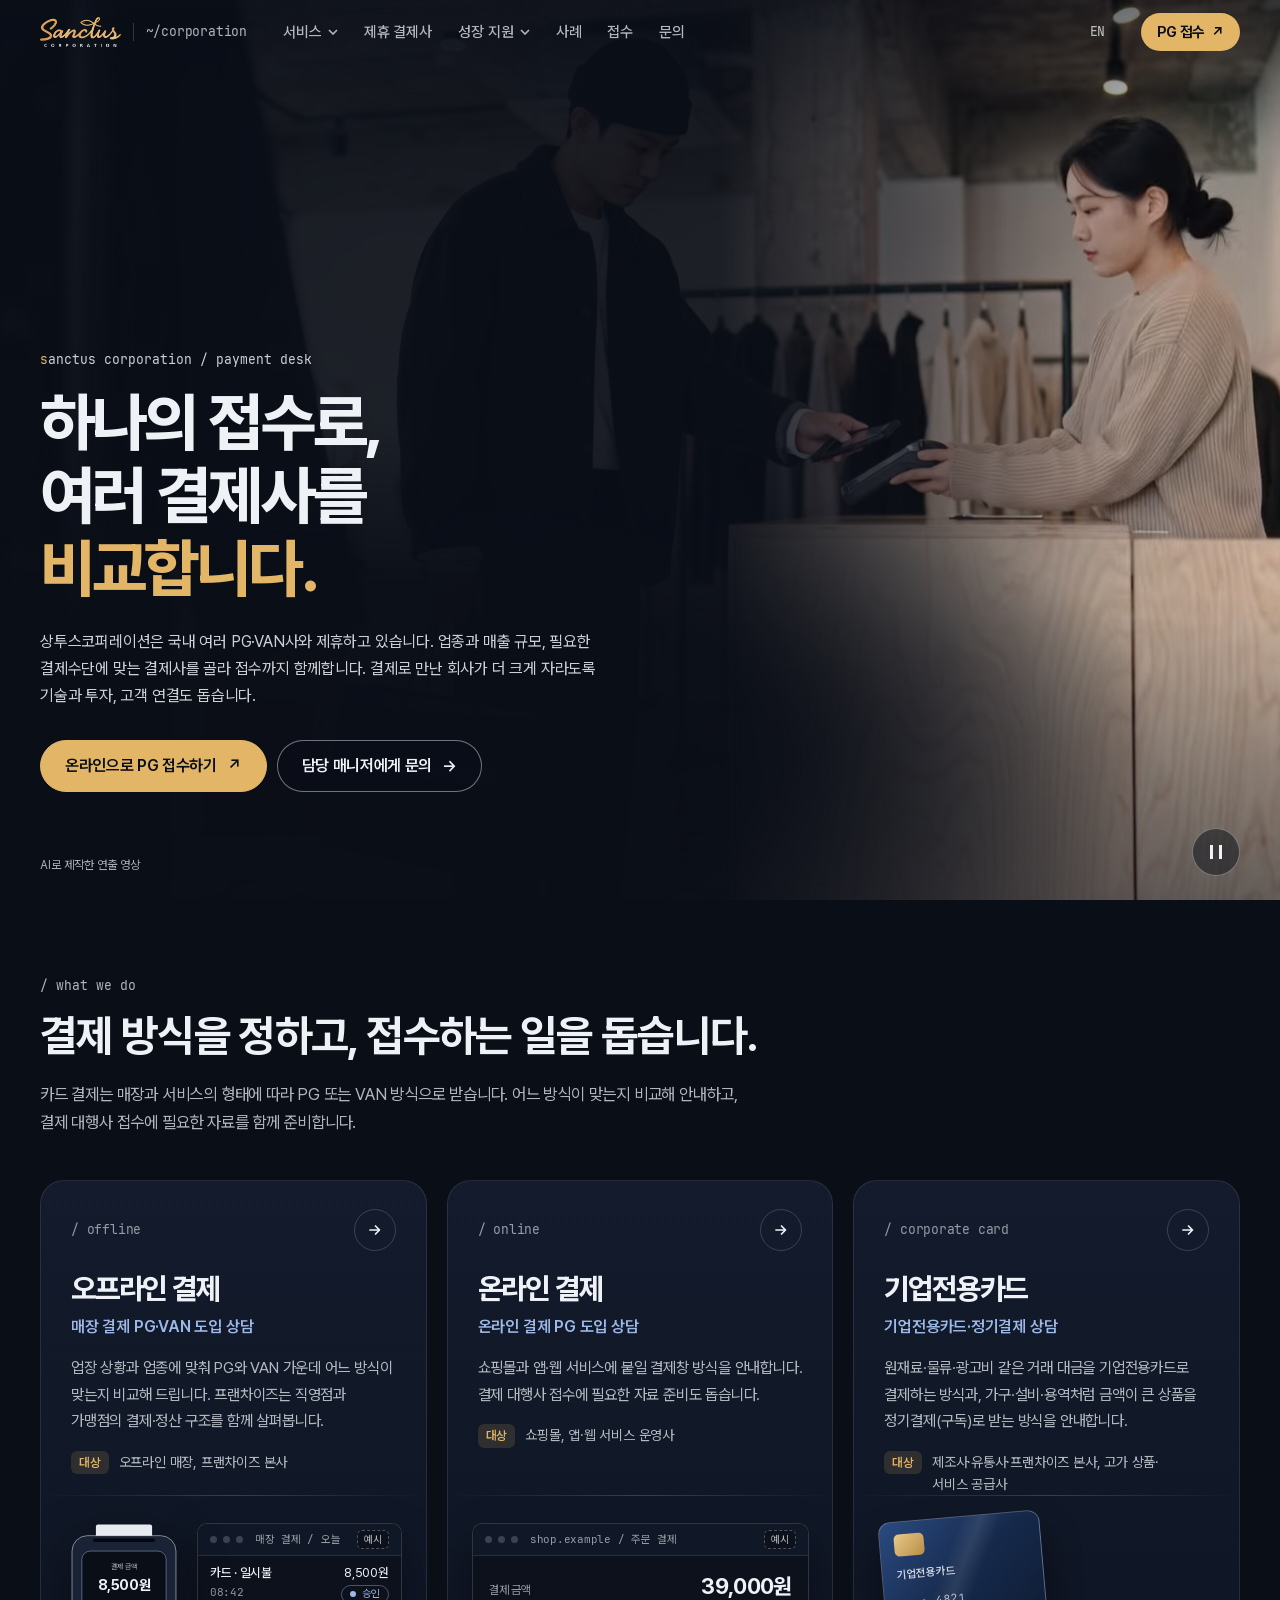
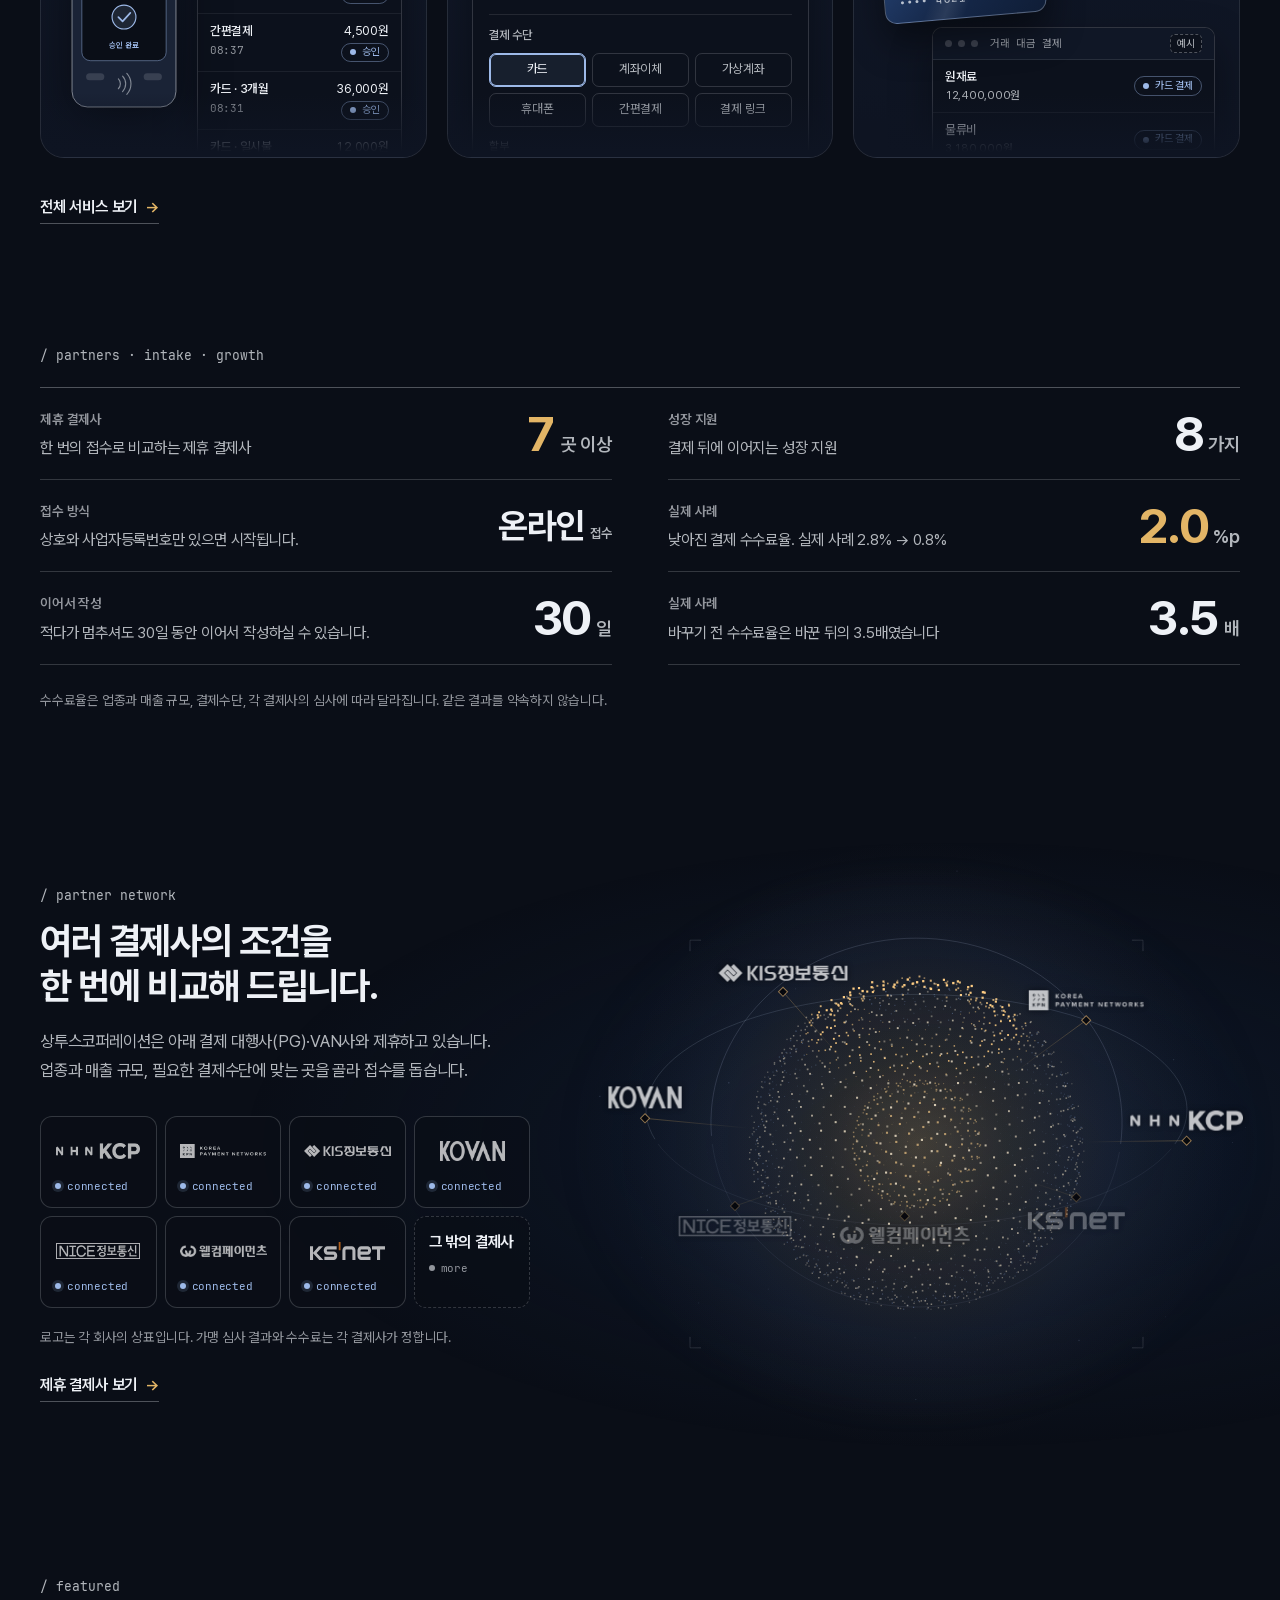
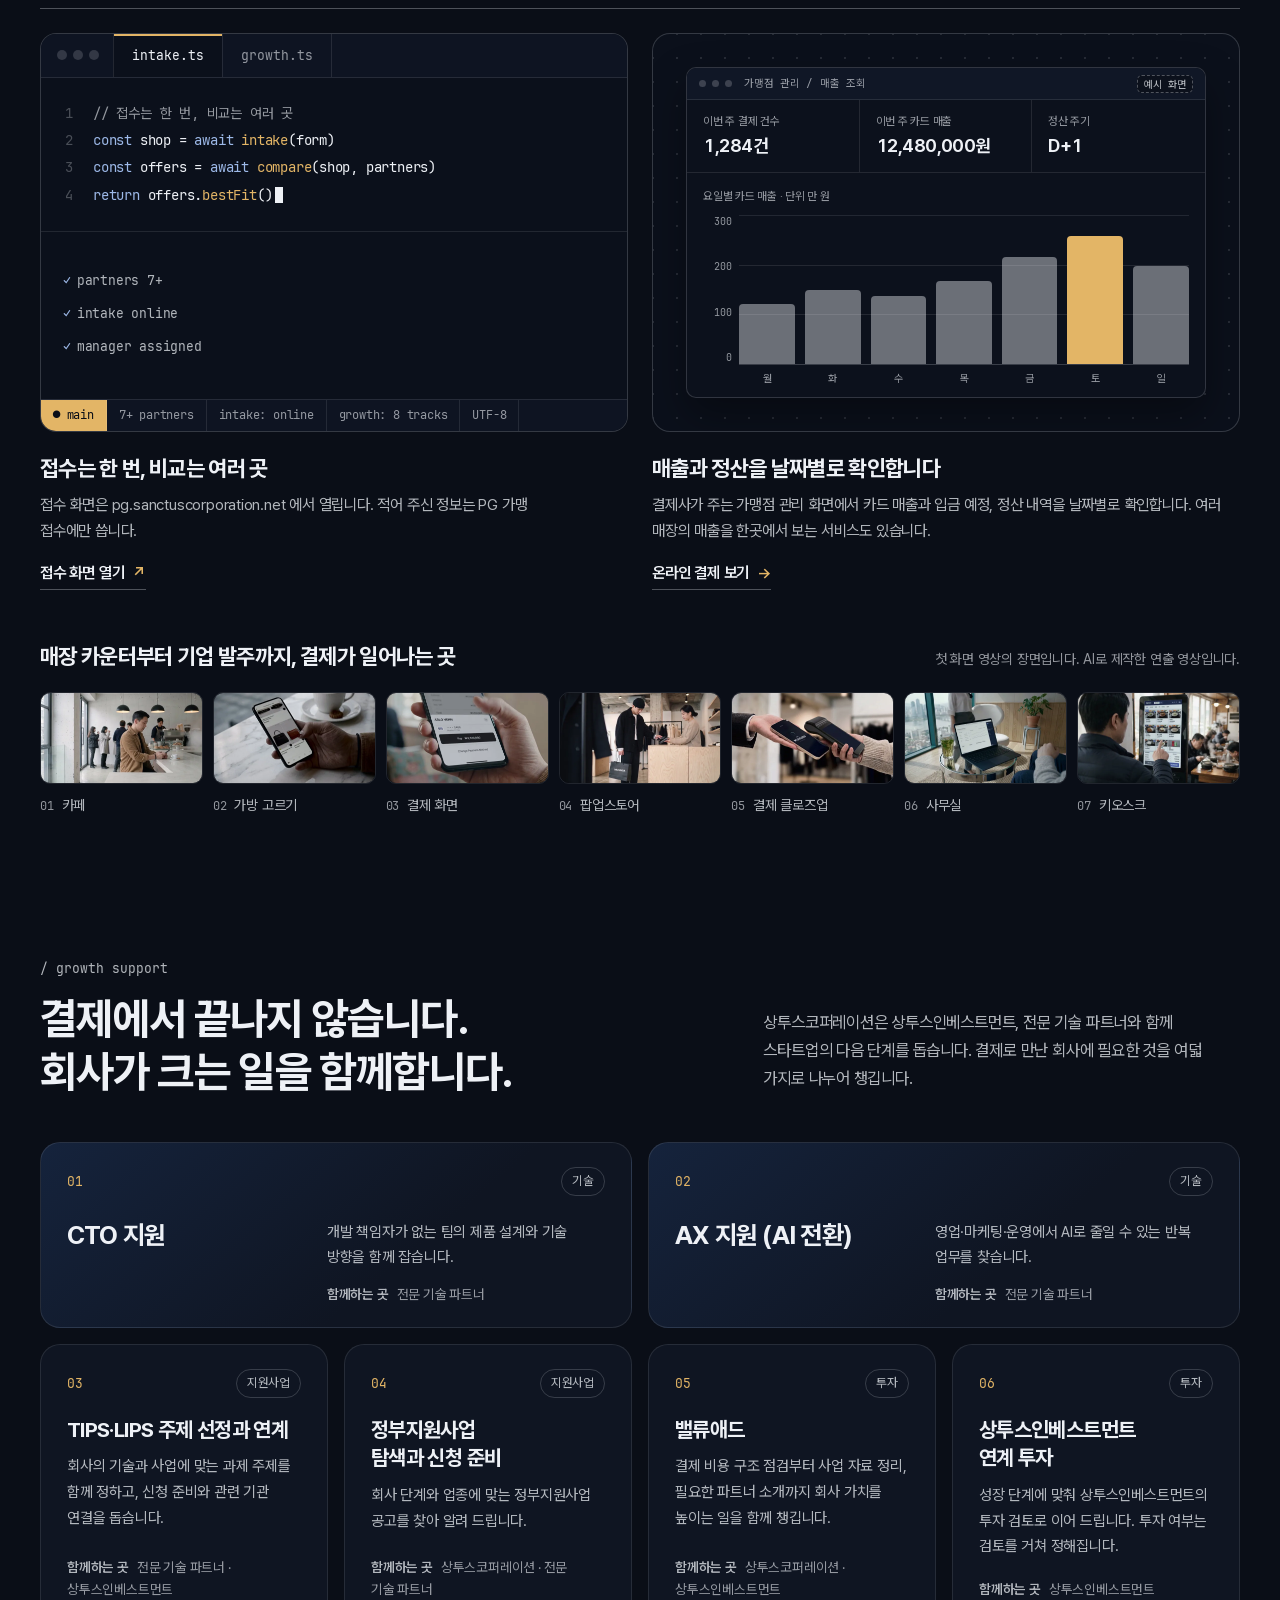
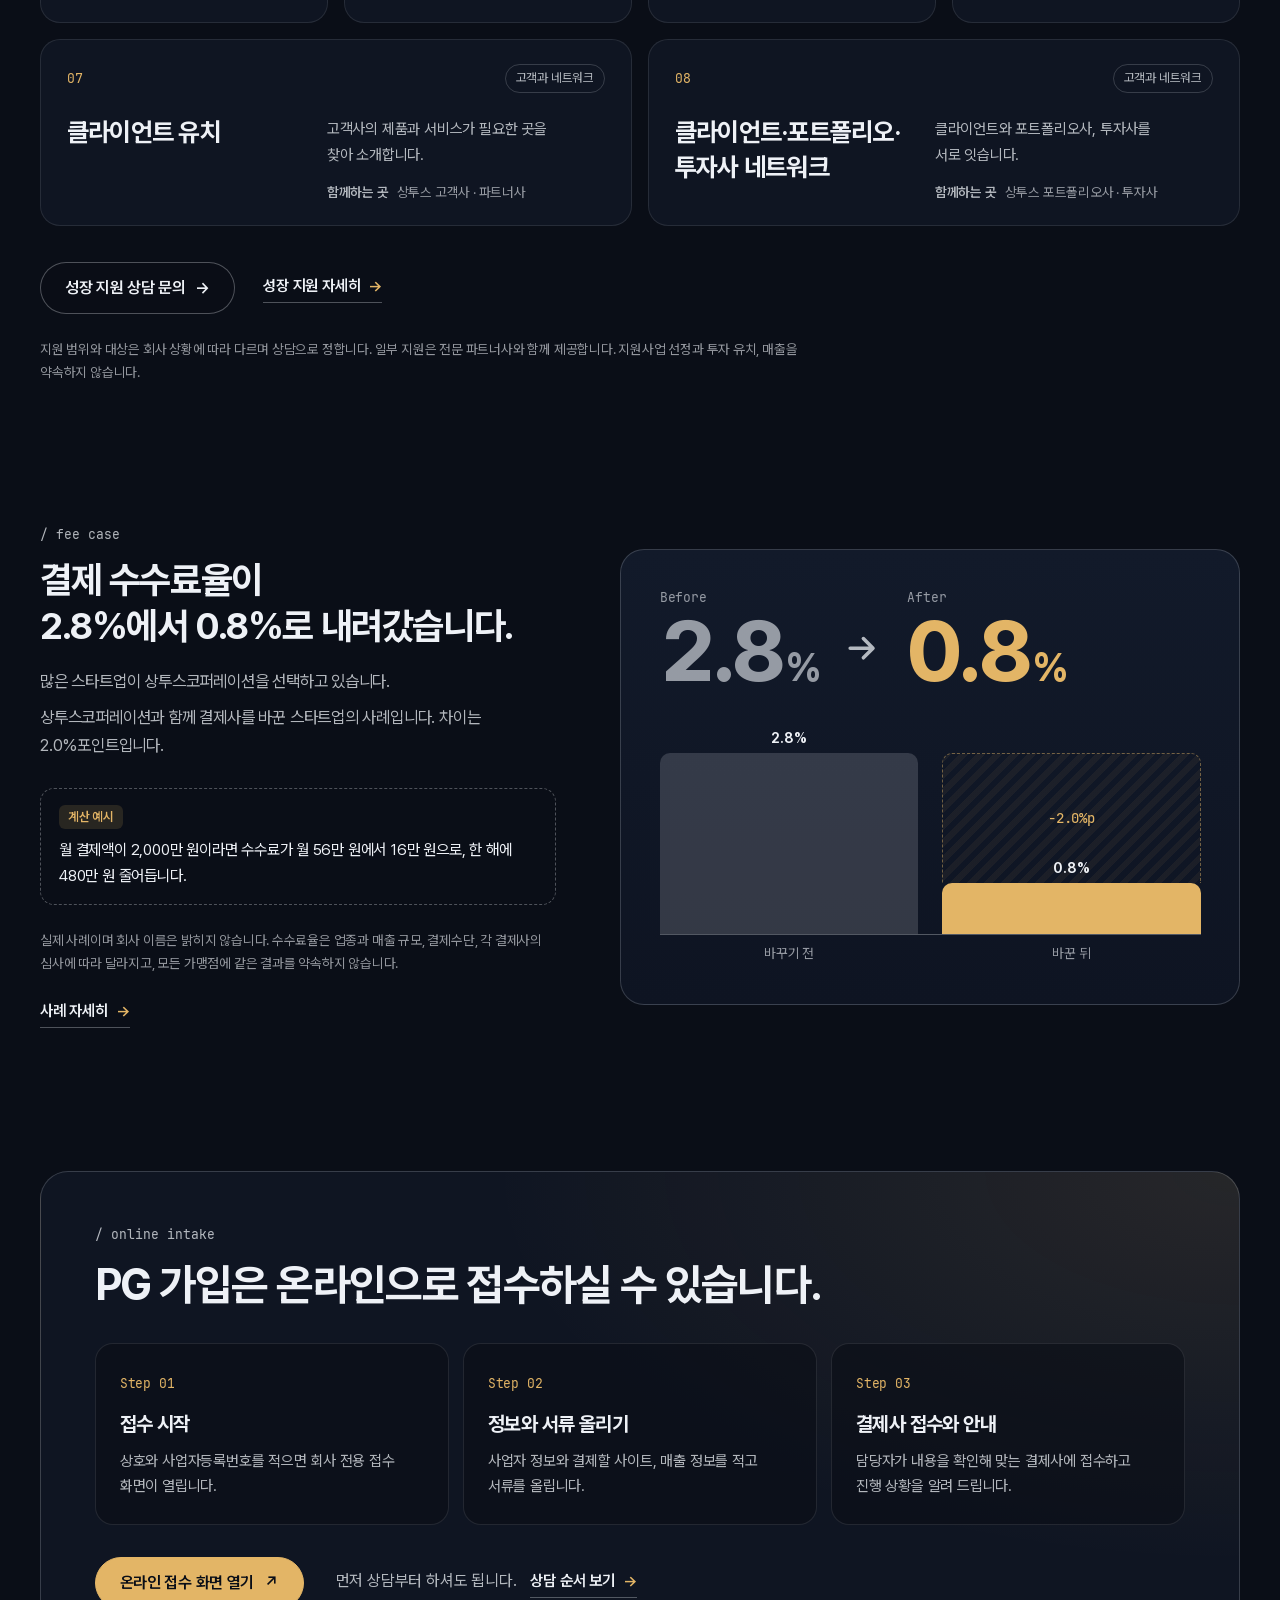
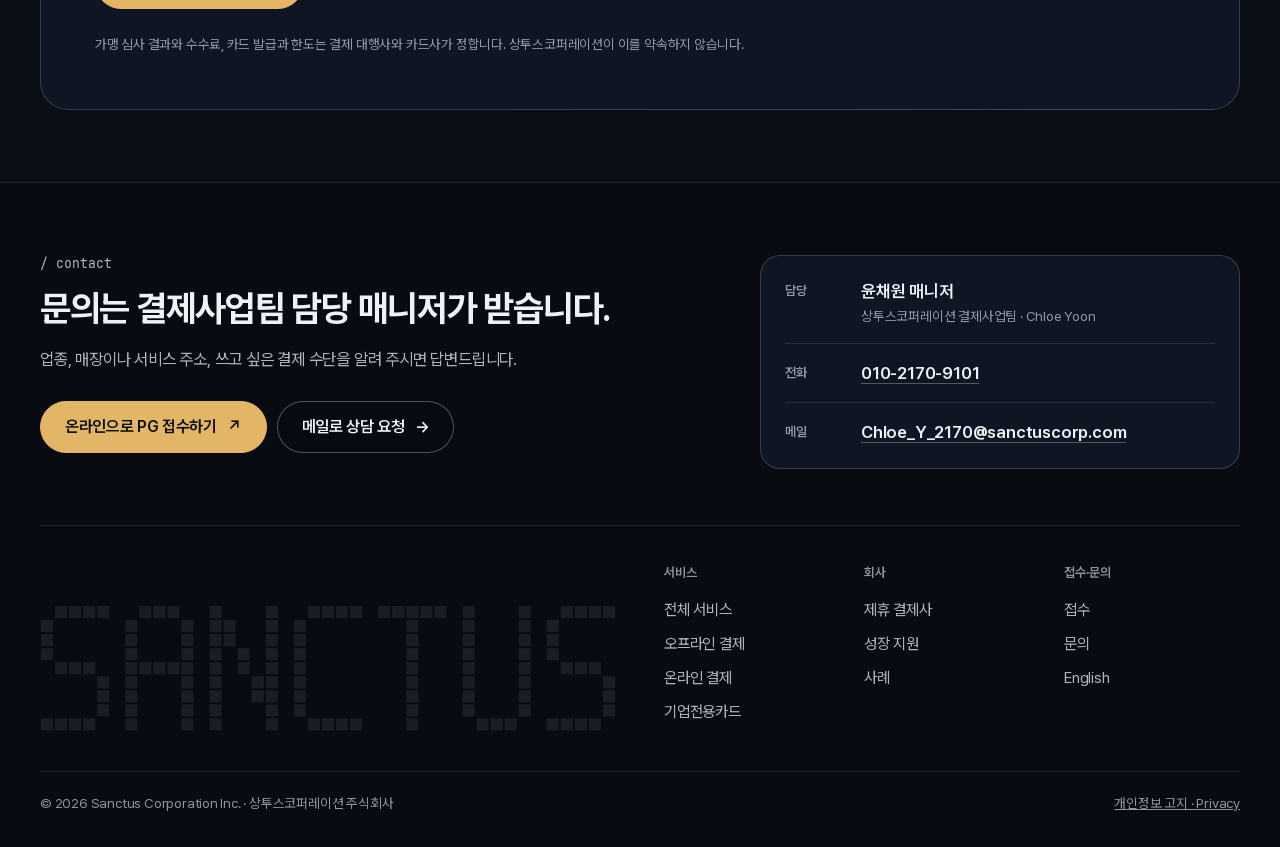
==== commit aa2acc50: "fix: 기본 주소를 https://www.sanctuscorporation.com 으로 네임서버를 클라우드플레어로 옮기고 www 를 기본 주소로 정해, 모든 쪽의 canonica" ====
--- a/index.html
+++ b/index.html
@@ -2,13 +2,13 @@
 <html lang="ko">
 <head>
 <meta charset="utf-8">
-<script>if(location.protocol==='http:'&&location.hostname==="sanctuscorporation.com")location.replace('https://'+location.host+location.pathname+location.search+location.hash)</script>
+<script>if(location.protocol==='http:'&&["sanctuscorporation.com", "www.sanctuscorporation.com"].indexOf(location.hostname)>=0)location.replace('https://'+location.host+location.pathname+location.search+location.hash)</script>
 <meta name="viewport" content="width=device-width,initial-scale=1,viewport-fit=cover">
 <title>상투스코퍼레이션 | 결제사 비교·접수와 스타트업 성장 지원 · Sanctus Corporation</title>
 <meta name="description" content="상투스코퍼레이션은 국내 여러 PG·VAN사와 제휴해 업종과 매출에 맞는 결제사를 비교하고 접수까지 돕습니다. 결제로 만난 스타트업에는 CTO·AX 지원, TIPS·LIPS 주제 선정, 정부지원사업 준비, 투자 검토 연계, 고객·네트워크 연결을 함께합니다.">
 
 <meta name="theme-color" content="#0a0e17">
-<link rel="canonical" href="https://sanctuscorporation.com/">
+<link rel="canonical" href="https://www.sanctuscorporation.com/">
 <link rel="icon" href="assets/favicon.svg" type="image/svg+xml">
 <link rel="apple-touch-icon" href="assets/apple-touch-icon.png">
 <meta property="og:type" content="website">
@@ -16,13 +16,13 @@
 <meta property="og:site_name" content="Sanctus Corporation">
 <meta property="og:title" content="상투스코퍼레이션 | 결제사 비교·접수와 스타트업 성장 지원">
 <meta property="og:description" content="국내 여러 PG·VAN사와 제휴해 결제사를 비교하고 접수까지 돕습니다. 기술·지원사업·투자 검토·고객 연결까지 스타트업의 성장을 함께합니다.">
-<meta property="og:url" content="https://sanctuscorporation.com/">
-<meta property="og:image" content="https://sanctuscorporation.com/assets/og-image.png">
+<meta property="og:url" content="https://www.sanctuscorporation.com/">
+<meta property="og:image" content="https://www.sanctuscorporation.com/assets/og-image.png">
 <meta name="twitter:card" content="summary_large_image">
 <link rel="preload" href="assets/fonts/pretendard-var-ks.woff2" as="font" type="font/woff2" crossorigin>
 <link rel="stylesheet" href="css/v4.css?v4-20261119c"><link rel="stylesheet" href="css/mocks.css?v4-20261119c">
 <script>(function(){var d=document.documentElement;d.className='js';if(window.matchMedia&&matchMedia('(prefers-reduced-motion: reduce)').matches)d.className+=' rm';setTimeout(function(){d.classList.add('go')},1600)})();(function(){var m={"work":"services/","network":"partners/","case":"cases/","value":"cases/","growth":"growth/","apply":"apply/","en":"en/","contact":"contact/"},h=location.hash.slice(1);if(h&&Object.prototype.hasOwnProperty.call(m,h))location.replace(m[h])})()</script>
-<script type="application/ld+json">{"@context": "https://schema.org", "@type": "Organization", "name": "상투스코퍼레이션 주식회사", "alternateName": "Sanctus Corporation Inc.", "url": "https://sanctuscorporation.com/", "logo": "https://sanctuscorporation.com/assets/sanctus-corporation-logo.png", "contactPoint": {"@type": "ContactPoint", "contactType": "customer service", "email": "Chloe_Y_2170@sanctuscorp.com", "telephone": "+82-10-2170-9101", "availableLanguage": ["ko"]}}</script>
+<script type="application/ld+json">{"@context": "https://schema.org", "@type": "Organization", "name": "상투스코퍼레이션 주식회사", "alternateName": "Sanctus Corporation Inc.", "url": "https://www.sanctuscorporation.com/", "logo": "https://www.sanctuscorporation.com/assets/sanctus-corporation-logo.png", "contactPoint": {"@type": "ContactPoint", "contactType": "customer service", "email": "Chloe_Y_2170@sanctuscorp.com", "telephone": "+82-10-2170-9101", "availableLanguage": ["ko"]}}</script>
 </head>
 <body class="page-home">
 <a class="skip" href="#main">본문으로 건너뛰기</a>
